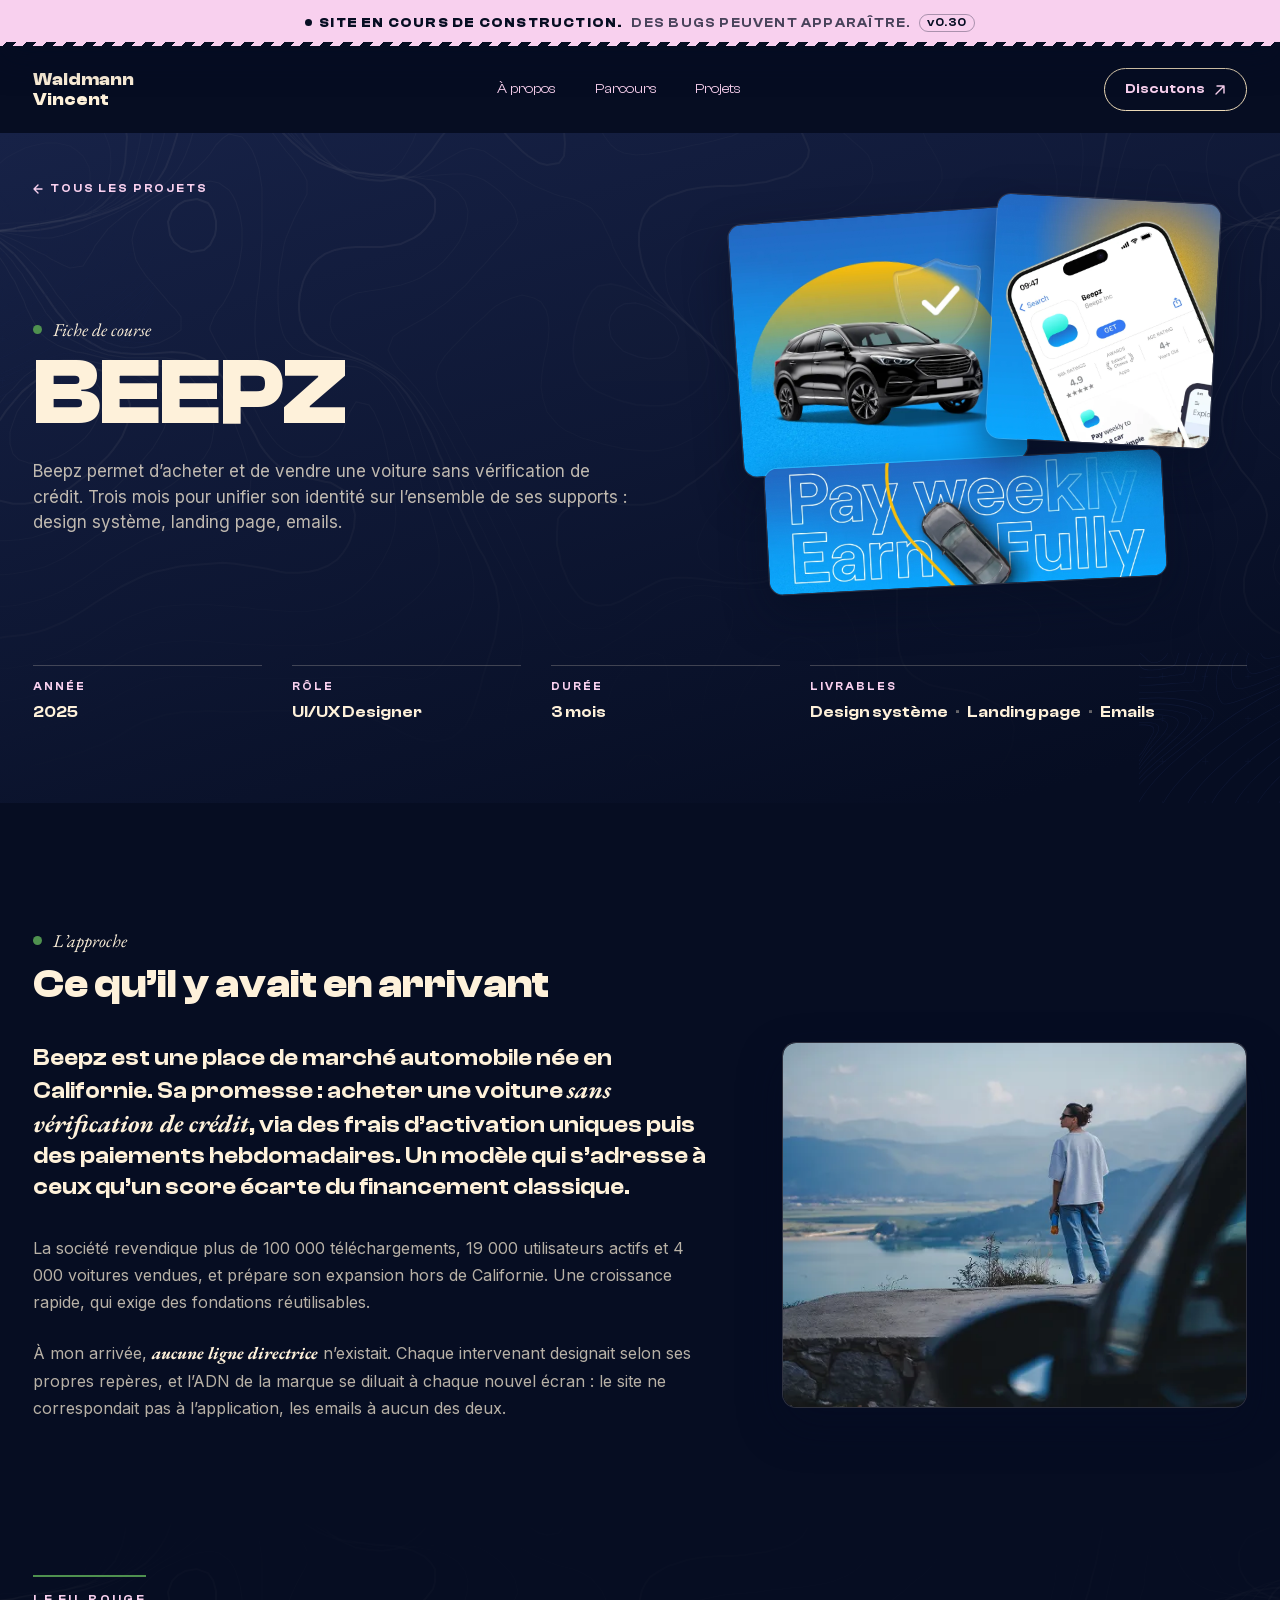
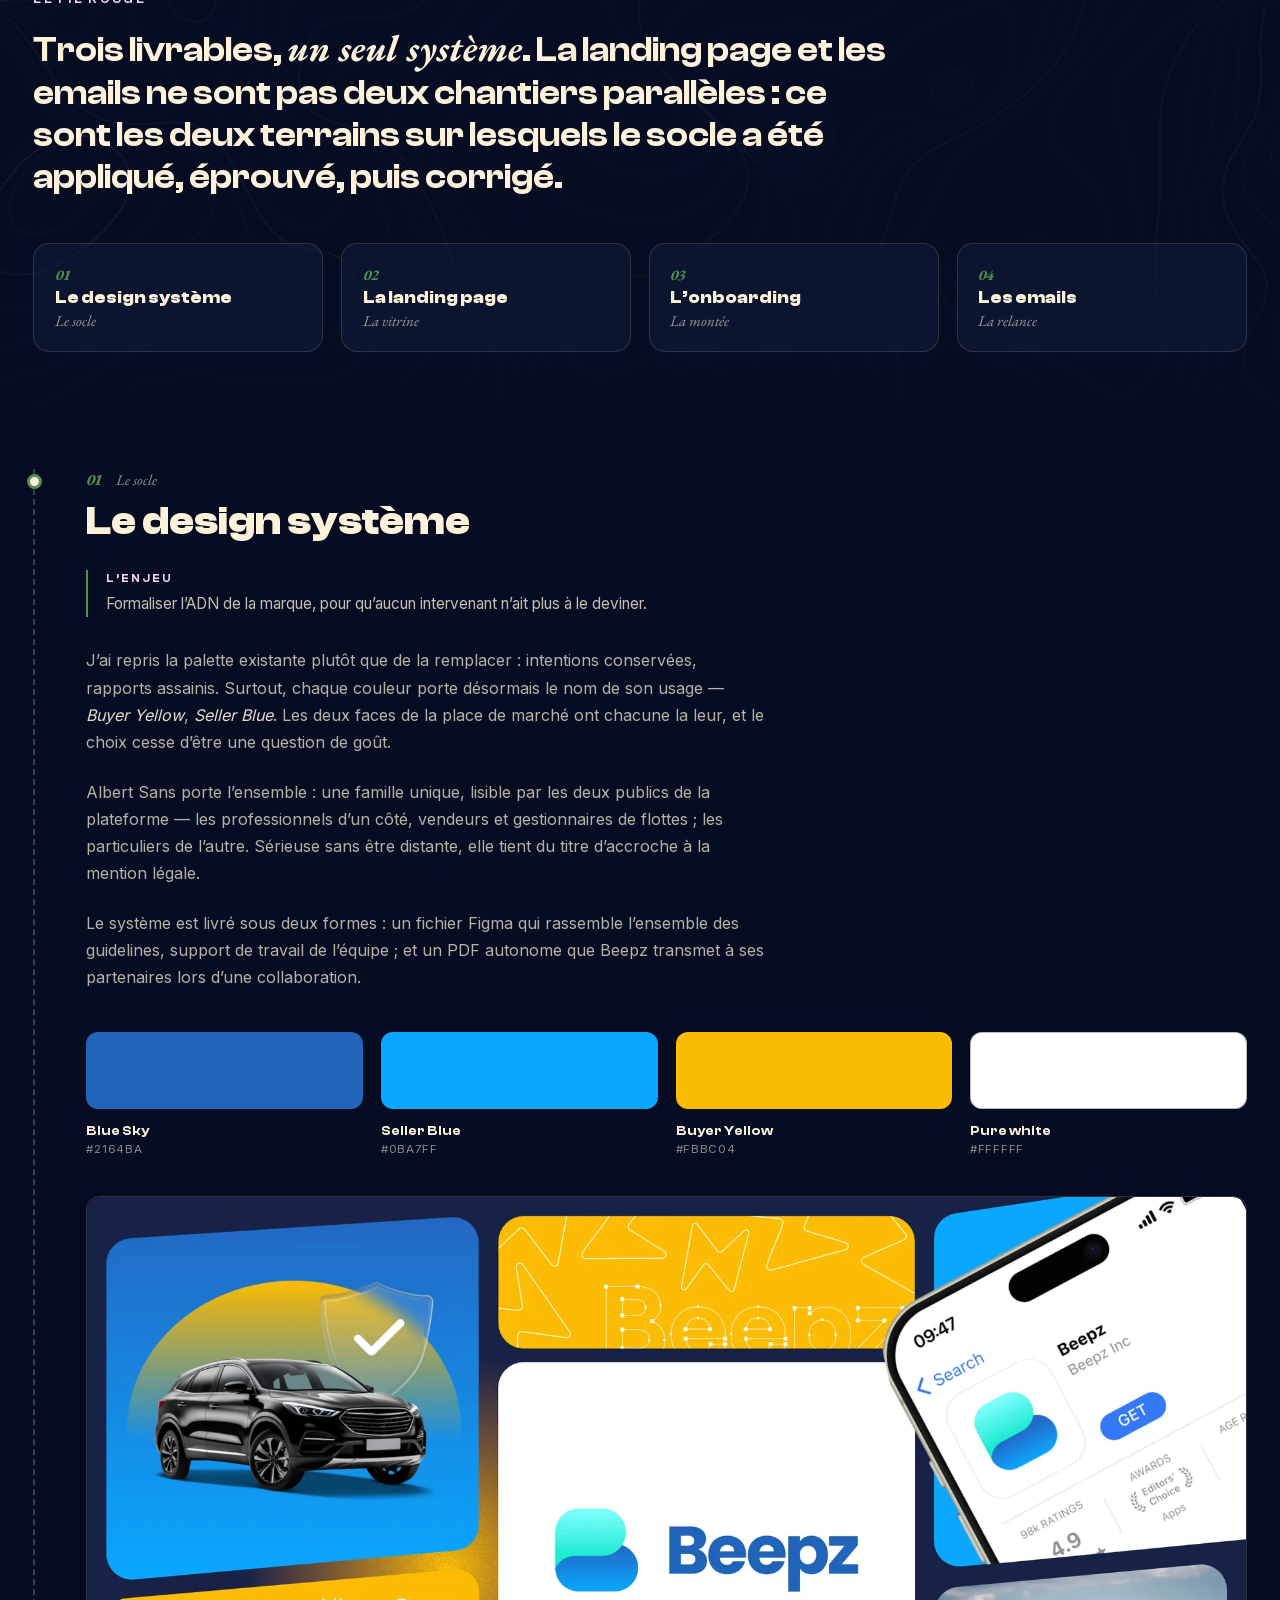
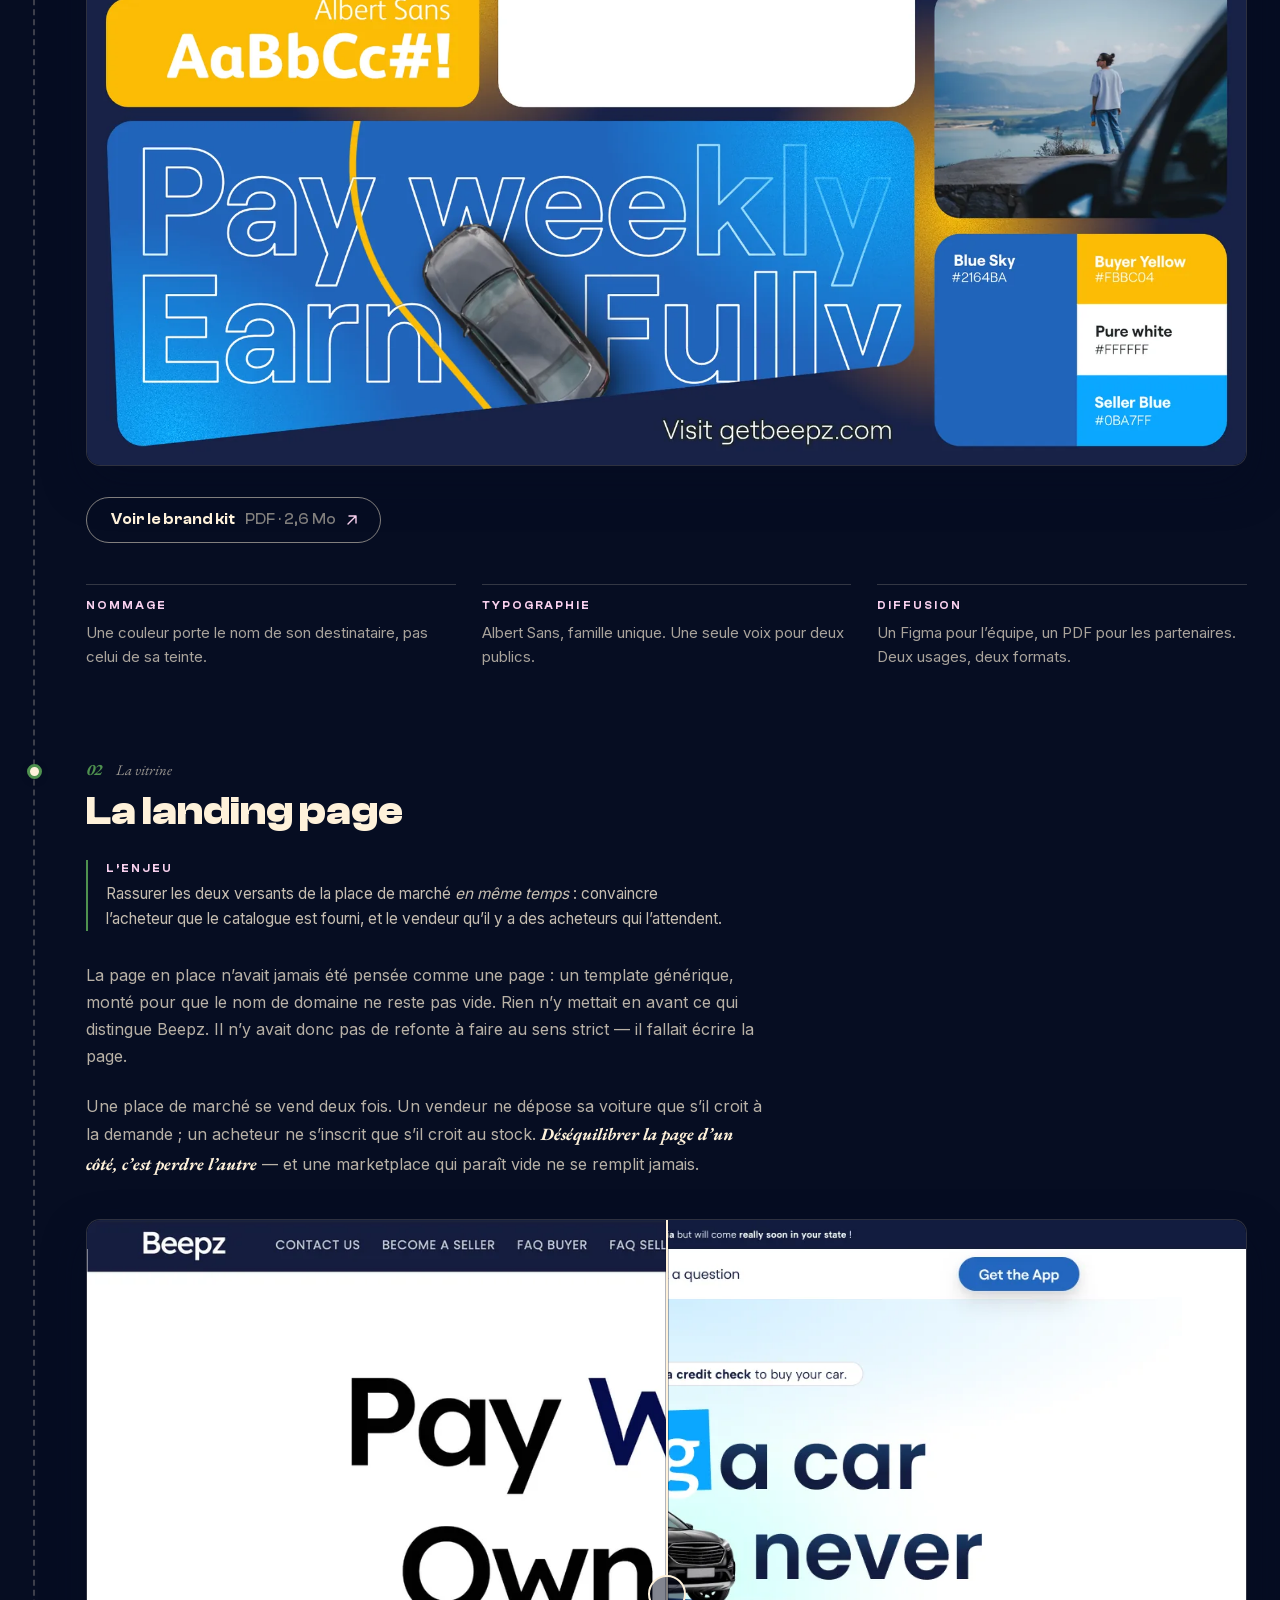
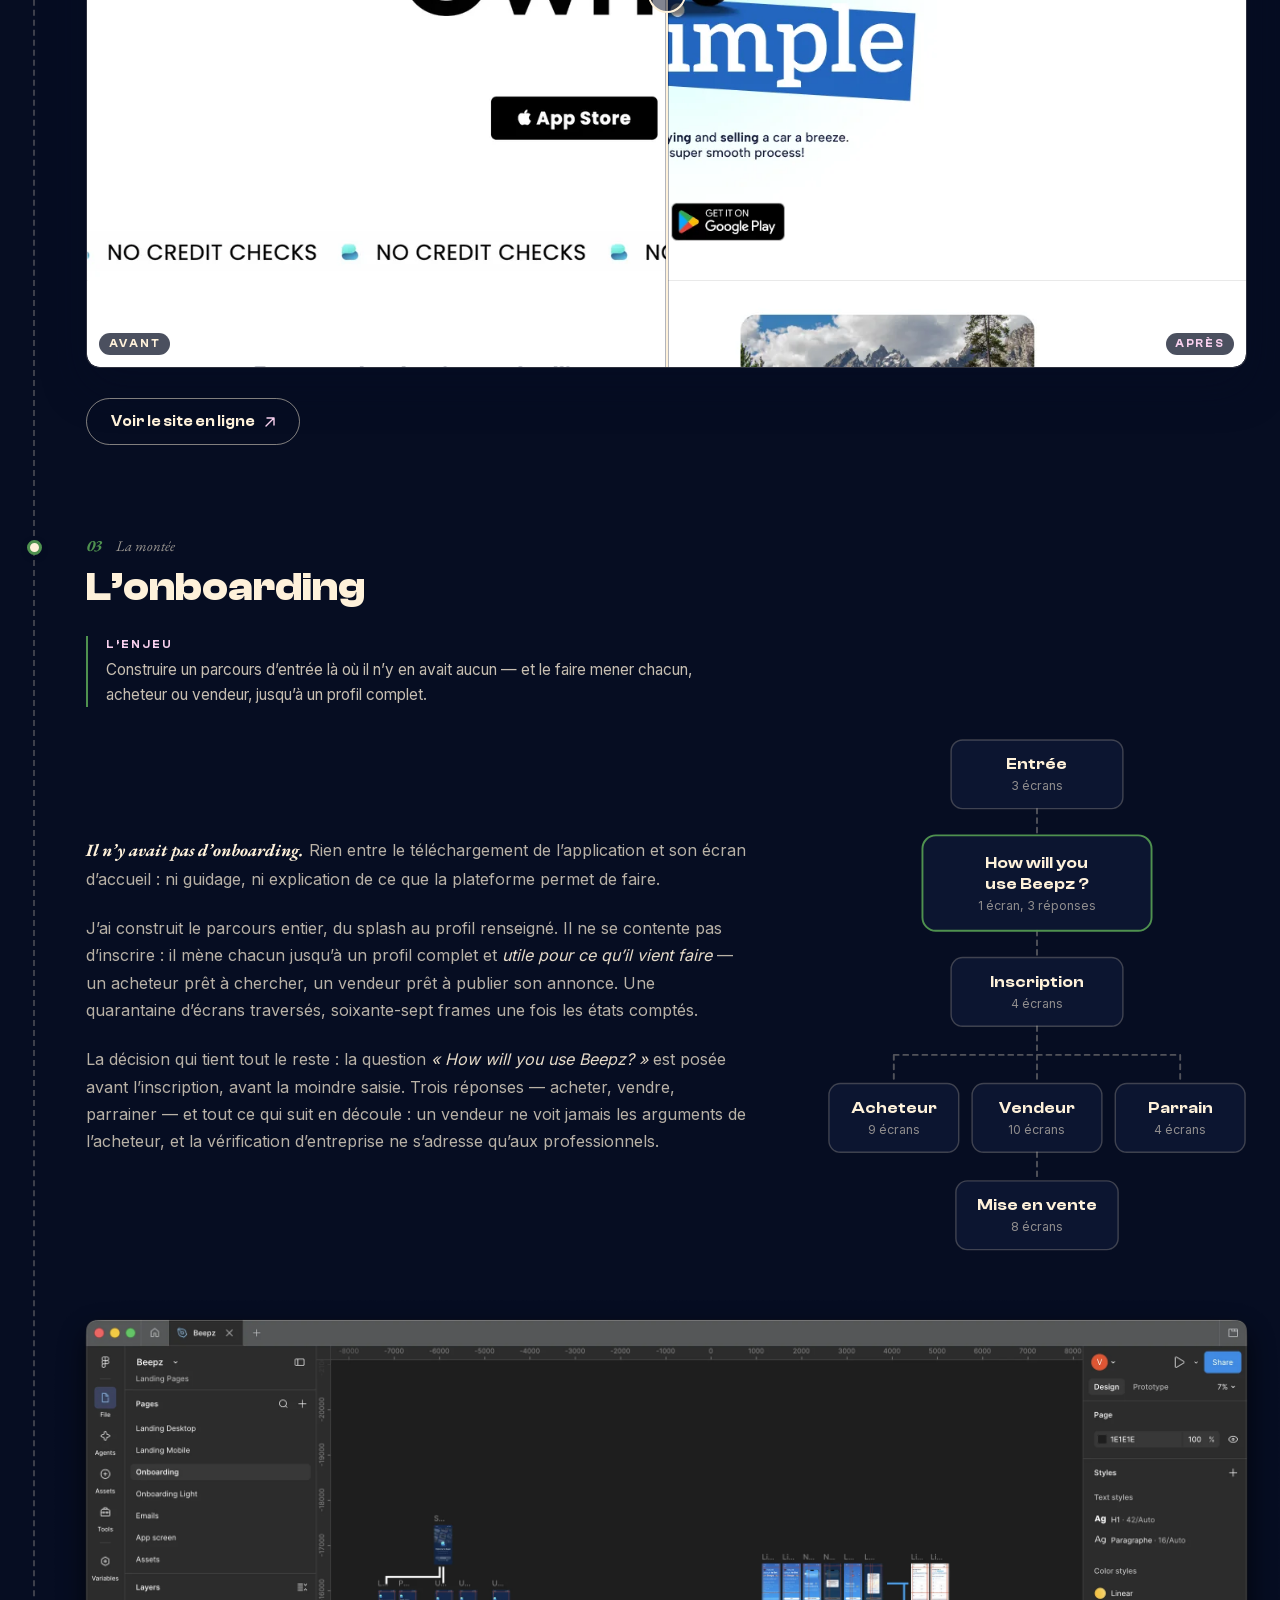
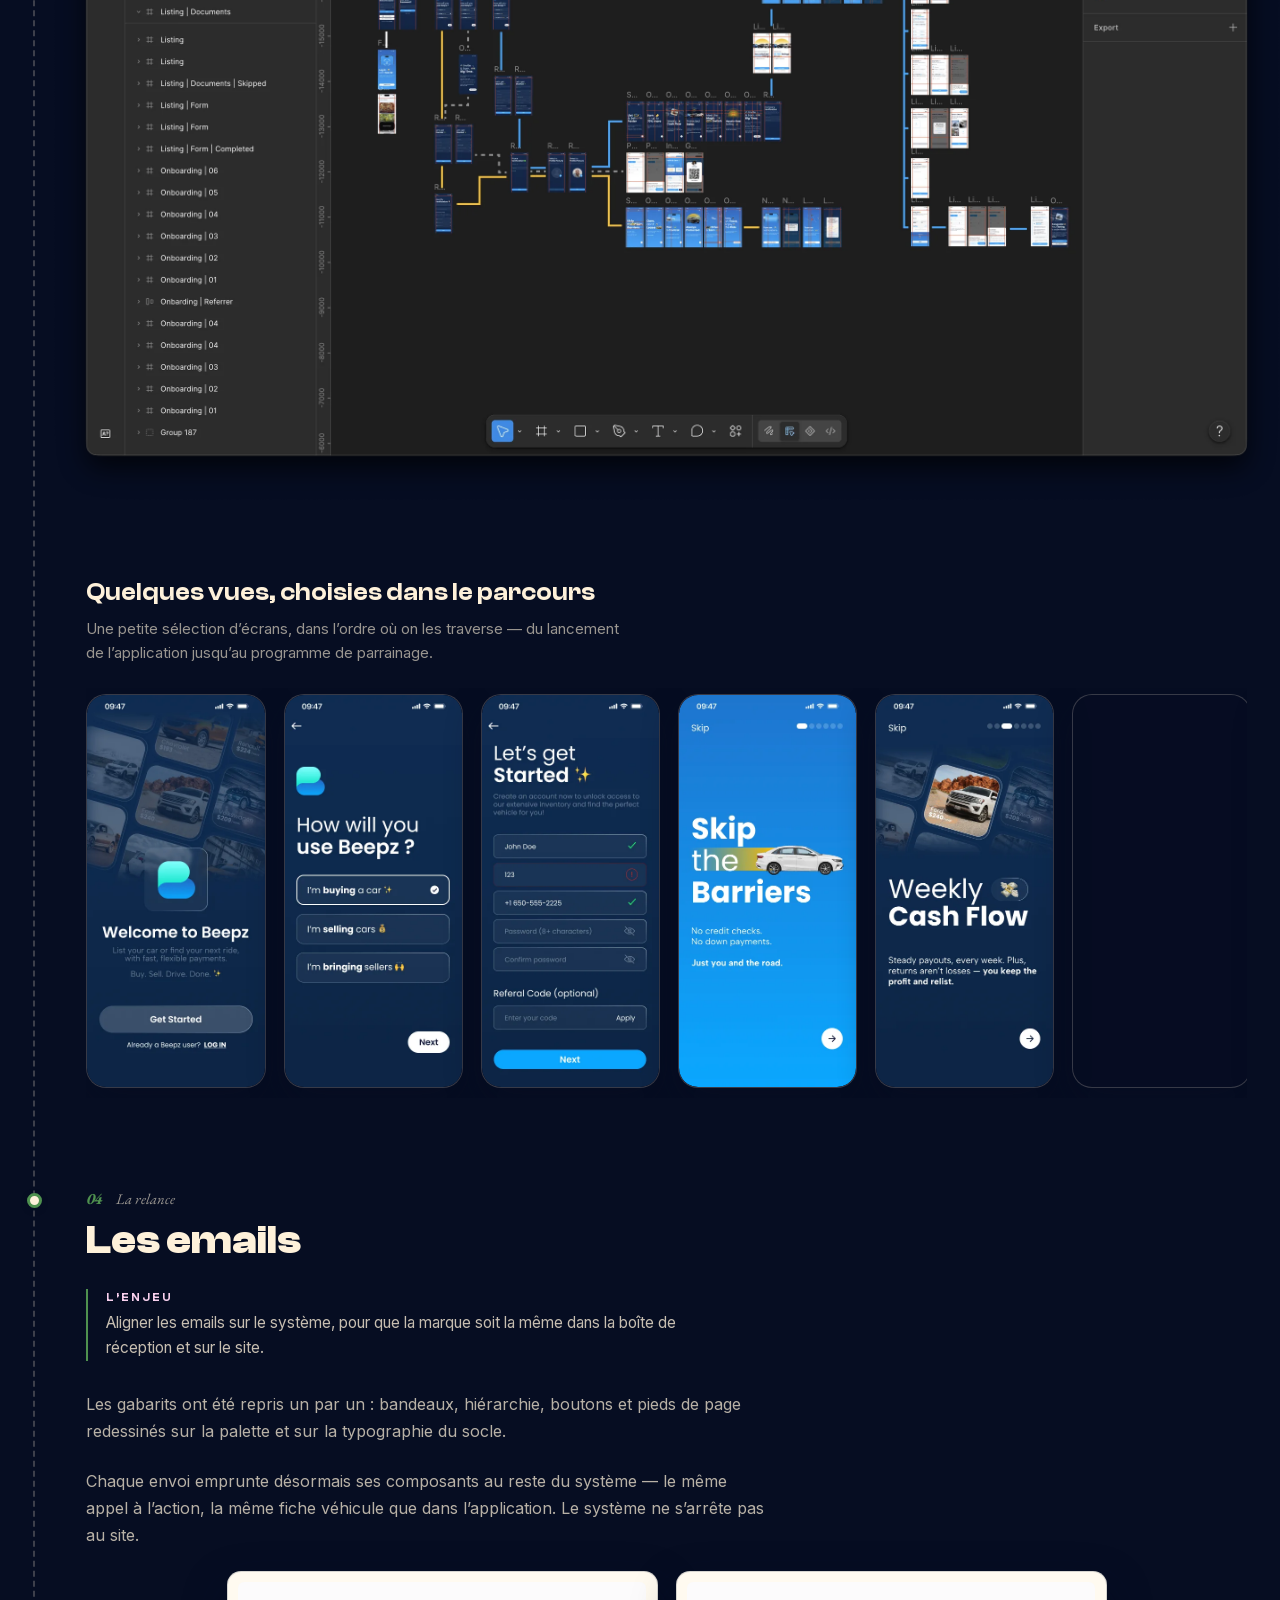
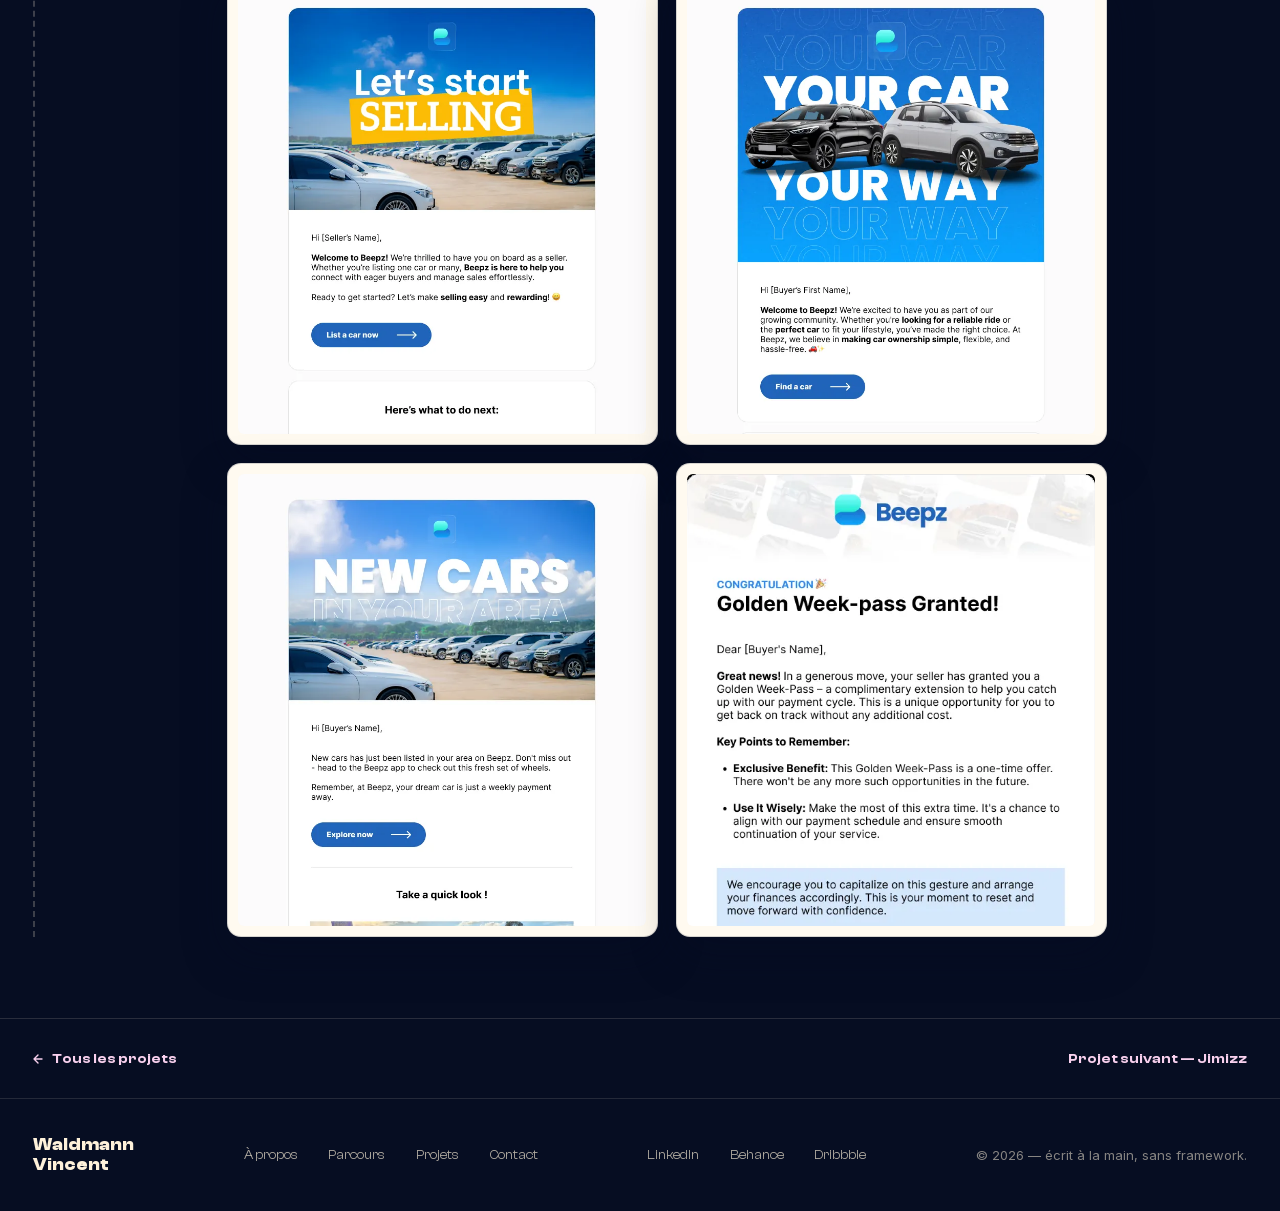
==== projet-beepz.html @ 39ab817f "Beepz, onboarding : carte verticale à côté du texte, planche Figma, tête du carrousel La carte du pa" ====
<!DOCTYPE html>
<html lang="fr">
<head>
<meta charset="UTF-8">
<meta name="viewport" content="width=device-width, initial-scale=1.0">
<title>Beepz — Vincent Waldmann</title>
<meta name="description" content="Étude de cas Beepz : place de marché automobile californienne. Un design système, appliqué et éprouvé sur la landing page et les emails.">
<link rel="stylesheet" href="css/style.css?v=0.30">

<!-- L'ICÔNE DU SITE. Les trois fichiers sont à la RACINE du dépôt et non dans
     `assets/`, qui se range par page : ils n'appartiennent à aucune page, et
     `/favicon.ico` comme `/apple-touch-icon.png` sont sondés à un chemin fixe
     par des agents qui ne lisent jamais ce `<head>`. Ils sont fabriqués par
     `tools/gen_favicon.py` — voir CLAUDE.md, « L'icône et l'image de partage ».

     L'ordre compte : le navigateur retient la DERNIÈRE déclaration qu'il sait
     lire, donc le SVG passe après l'ICO et c'est lui qui gagne partout où il
     est compris. -->
<link rel="icon" href="favicon.ico" sizes="32x32">
<link rel="icon" href="favicon.svg" type="image/svg+xml">
<link rel="apple-touch-icon" href="apple-touch-icon.png">

<!-- LA CARTE DE PARTAGE — ce qui s'affiche quand l'adresse est collée dans un
     message ou sur un réseau.

     LES URL SONT ABSOLUES ICI, ET C'EST OBLIGATOIRE : un robot de réseau social
     ne résout pas une URL relative, il ne charge pas la page. C'est la SEULE
     entorse du site à la règle des chemins relatifs, et c'est pour ça que le
     domaine y est écrit en clair — si l'adresse change, ces lignes changent.

     `twitter:card` suffit seul : X, comme la plupart des autres, retombe sur
     les `og:` pour le titre, le texte et l'image. Les redire ferait deux jeux
     de chaînes à tenir d'accord, et c'est toujours le second qui ment. -->
<meta property="og:type" content="website">
<meta property="og:site_name" content="Vincent Waldmann">
<meta property="og:locale" content="fr_FR">
<meta property="og:url" content="https://vincentw.fr/projet-beepz">
<meta property="og:title" content="Beepz — Vincent Waldmann">
<meta property="og:description" content="Étude de cas Beepz : place de marché automobile californienne. Un design système, appliqué et éprouvé sur la landing page et les emails.">
<meta property="og:image" content="https://vincentw.fr/social-image.png">
<meta property="og:image:type" content="image/png">
<meta property="og:image:width" content="1280">
<meta property="og:image:height" content="640">
<meta property="og:image:alt" content="Vincent Waldmann, webdesigner &amp; intégrateur : le titre du site posé sur une carte topographique, entouré de stickers Figma, Adobe, HTML et Github.">
<meta name="twitter:card" content="summary_large_image">

<!-- LA FORME CANONIQUE est l'adresse SANS `.html`, celle que portent tous les
     liens du site. GitHub Pages sert les deux, donc un moteur de recherche y
     verrait deux adresses pour un même contenu, et un partage de la vieille
     forme compterait à part. -->
<link rel="canonical" href="https://vincentw.fr/projet-beepz">

<!-- LA MESURE D'AUDIENCE, par Umami Cloud : visiteurs, pages, durée de visite,
     provenance. Sans cookie, donc sans bandeau de consentement. Voir « La
     mesure d'audience » dans CLAUDE.md et la dernière IIFE de `js/main.js`.
     `data-domains` coupe tout hors du domaine : le serveur local ne compte pas.
     `data-exclude-hash` : les ancres ne comptent pas comme des pages. -->
<script defer src="https://cloud.umami.is/script.js"
        data-website-id="4deed941-b997-4501-a1a0-e32246f48ac7"
        data-domains="vincentw.fr"
        data-exclude-hash="true"></script>

<!-- LE VOILE DE TRANSITION, en tête et sur les quatre pages : sa moitié
     « arrivée » doit s'exécuter avant le premier rendu, sinon la page apparaît
     un instant à nu avant d'être recouverte. Voir l'en-tête de `js/veil.js`. -->
<script src="js/veil.js?v=0.30"></script>

<!-- La motion de la page, en trois lignes et AVANT le premier rendu.

     `js-motion` est la classe sous laquelle vivent tous les états masqués des
     blocs révélés au scroll : la poser ici, et pas depuis `main.js` en bas de
     page, est ce qui évite de voir la page s'afficher en entier puis se cacher.

     Elle n'est pas posée du tout en mouvement réduit — rien n'est alors masqué,
     et le JS de révélation ne démarre pas non plus.

     Le garde-fou de 2,5 s : si `main.js` ne s'est pas annoncé (réseau coupé,
     404, erreur), on retire la classe et tout le contenu réapparaît. Un texte
     resté invisible parce qu'un fichier n'a pas chargé serait la pire panne
     possible sur une page de portfolio. -->
<script>
  (function () {
    var html = document.documentElement;
    if (matchMedia('(prefers-reduced-motion: reduce)').matches) return;
    html.classList.add('js-motion');
    setTimeout(function () {
      if (html.dataset.motion !== 'ready') html.classList.remove('js-motion');
    }, 2500);
  })();
</script>
</head>
<body>

<!-- LE BANDEAU DE CHANTIER, à retirer quand le site est fini — ici, dans les
     trois autres pages, et son bloc dans `css/style.css`, qui emporte tout le
     reste avec lui. Il est collant en haut de fenêtre ; sa hauteur est le token
     `--banner-h`, que lisent les ancres et la tête du parcours. -->
<div class="banner" role="status">
  <span class="banner__flag">Site en cours de construction.</span>
  <span>Des bugs peuvent apparaître.</span>
  <!-- Posé par tools/bump_version.py, avec les ?v= du <head> : ne pas éditer à la main. -->
  <span class="banner__version">v0.30</span>
</div>

<header class="site-header">
  <a class="logo" href="./">
    <span>Waldmann</span>
    <span>Vincent</span>
  </a>
  <nav class="main-nav">
    <a href="./#a-propos">À propos</a>
    <a href="./#parcours">Parcours</a>
    <a href="./#projets">Projets</a>
  </nav>
  <a href="./#contact" class="btn-contact">
    Discutons
    <svg class="btn-contact__arrow" width="10" height="10" viewBox="0 0 10 10" fill="none" xmlns="http://www.w3.org/2000/svg">
      <path d="M1 9L9 1M9 1H2M9 1V8" stroke="currentColor" stroke-width="1.4" stroke-linecap="round" stroke-linejoin="round"/>
    </svg>
  </a>
  <!-- En mobile, le menu se replie derrière ce mousqueton : fermé, le doigt s'ouvre
       quand on touche. Le panneau est fabriqué par `js/main.js` en clonant la nav
       ci-dessus — une seule liste de liens à tenir. Sans JS le bouton reste masqué
       et la nav s'affiche comme avant. -->
  <button class="menu-toggle" type="button" aria-expanded="false" aria-controls="menu-panel" aria-label="Ouvrir le menu">
    <svg class="menu-toggle__icon" viewBox="0 0 24 32" width="20" height="27" fill="none" stroke="currentColor" stroke-width="2.2" stroke-linecap="round" stroke-linejoin="round" aria-hidden="true">
      <path d="M18.5 9C18.5 4.8 15.6 2.5 12 2.5 8 2.5 5.5 5.2 5.5 9.5l2.1 15.7c.5 2.8 2 4.3 4.5 4.3 2.7 0 4.5-1.8 4.9-4.5M16.6 10.4 18.5 9"/>
      <g class="menu-toggle__gate">
        <path d="M17 25 18.5 9"/>
        <path d="M17.3 22.2 17.7 17.8" stroke-width="4.4"/>
      </g>
    </svg>
  </button>
</header>

<main class="case">

  <!-- ======================================================================
       LA COUVERTURE

       Le seul endroit de la page qui porte le ciel du parcours (`--trail-sky`)
       et la tuile de relief : c'est la carte du site qu'on retrouve, en fond,
       le temps d'annoncer le projet. Le reste de la page revient sur l'encre.
       ====================================================================== -->
  <section class="case-hero">
    <div class="case-hero__sky" aria-hidden="true">
      <span class="case-hero__relief"></span>
      <img class="case-hero__topo case-hero__topo--left" src="assets/home/about/topo-square-left.svg" alt="" decoding="async">
      <img class="case-hero__topo case-hero__topo--right" src="assets/home/about/topo-square-right.svg" alt="" decoding="async">
    </div>

    <div class="case-hero__inner">
      <a class="case-back" href="./#projets">
        <svg class="case-back__arrow" width="10" height="10" viewBox="0 0 10 10" fill="none" aria-hidden="true" focusable="false">
          <path d="M9 5H1M5 1L1 5L5 9" stroke="currentColor" stroke-width="1.4" stroke-linecap="round" stroke-linejoin="round"/>
        </svg>
        Tous les projets
      </a>

      <div class="case-hero__grid">
        <div class="case-hero__text">
          <!-- « Fiche de course » et non « Étude de cas » : en montagne, la fiche de course
               décrit une voie — l'approche, les difficultés, le matériel. C'est exactement
               ce que fait la page, et ça garde l'œil dans le registre du site, comme
               « L'approche » juste en dessous. -->
          <p class="case__eyebrow">Fiche de course</p>
          <!-- La marque s'écrit « Beepz » : les capitales sont un effet de titre, elles
               viennent du CSS (`text-transform`) et pas du contenu. -->
          <h1 class="case-hero__title">Beepz</h1>

          <p class="case-hero__claim">
            Beepz permet d’acheter et de vendre une voiture sans vérification de crédit.
            Trois mois pour unifier son identité sur l’ensemble de ses supports&nbsp;:
            design système, landing page, emails.
          </p>
        </div>

        <!-- Trois plaques découpées dans la planche de marque. Même vocabulaire que le
             tas de photos de l'accueil : posées en % d'un cadre de référence, rotation
             de repos dans `--rot`, empilement décidé par des `z-index` explicites et
             non par l'ordre du DOM. C'est ce qui met une image au-dessus de la ligne
             de flottaison : la planche complète est à trois écrans de scroll. -->
        <div class="case-hero__plates" data-viewer="Beepz en trois vues">
          <img class="plate plate--car" src="assets/beepz/car.webp" width="665" height="590" decoding="async"
               alt="Une voiture présentée sur fond bleu, accompagnée d’un badge de vérification.">
          <img class="plate plate--weekly" src="assets/beepz/weekly.webp" width="1100" height="350" decoding="async"
               alt="Bandeau de marque Beepz : « Pay weekly, Earn Fully », une voiture vue de dessus et la courbe jaune de la route.">
          <img class="plate plate--app" src="assets/beepz/app.webp" width="640" height="700" decoding="async"
               alt="La fiche de l’application Beepz sur l’App Store : 98 000 notes, 4,9 sur 5, distinction Editors’ Choice.">
        </div>
      </div>

      <!-- La fiche de course : ce qu'un topo d'escalade porte en tête, transposé.
           `topo--todo` (le pointillé) a sauté, les quatre cases sont renseignées. -->
      <dl class="topo">
        <div class="topo__cell">
          <dt class="topo__term">Année</dt>
          <dd class="topo__value">2025</dd>
        </div>
        <div class="topo__cell">
          <dt class="topo__term">Rôle</dt>
          <dd class="topo__value">UI/UX Designer</dd>
        </div>
        <div class="topo__cell">
          <dt class="topo__term">Durée</dt>
          <dd class="topo__value">3 mois</dd>
        </div>
        <div class="topo__cell topo__cell--wide">
          <dt class="topo__term">Livrables</dt>
          <dd class="topo__value">Design système<span class="topo__dot">·</span>Landing page<span class="topo__dot">·</span>Emails</dd>
        </div>
      </dl>
    </div>
  </section>

  <!-- ======================================================================
       L'APPROCHE — le contexte et le problème, avant toute image.
       ====================================================================== -->
  <section class="case-section" id="approche">
    <div class="case-head" data-reveal>
      <p class="case__eyebrow">L’approche</p>
      <h2 class="case__title">Ce qu’il y avait en arrivant</h2>
    </div>

    <div class="case-split">
    <div class="case-body" data-reveal>
      <!-- Ce paragraphe-ci est du fait vérifiable, relevé sur getbeepz.com : il
           décrit le client, pas la mission. Les chiffres viennent de leur site et
           sont donc à redater si la page vieillit. -->
      <p class="case-body__lede">
        Beepz est une place de marché automobile née en Californie. Sa promesse&nbsp;:
        acheter une voiture <span class="case-hl">sans vérification de crédit</span>, via
        des frais d’activation uniques puis des paiements hebdomadaires. Un modèle qui
        s’adresse à ceux qu’un score écarte du financement classique.
      </p>

      <p>
        La société revendique plus de 100 000 téléchargements, 19 000 utilisateurs
        actifs et 4 000 voitures vendues, et prépare son expansion hors de Californie.
        Une croissance rapide, qui exige des fondations réutilisables.
      </p>

      <p>
        À mon arrivée, <span class="case-hl">aucune ligne directrice</span> n’existait.
        Chaque intervenant designait selon ses propres repères, et l’ADN de la marque se
        diluait à chaque nouvel écran&nbsp;: le site ne correspondait pas à
        l’application, les emails à aucun des deux.
      </p>

    </div>

    <!-- La photo de marque plutôt qu'un schéma : elle vient de la planche du système,
         c'est la direction photographique de Beepz — une personne vue depuis l'habitacle.
         Sa définition native est de 522 px, donc elle est juste à la bonne taille pour
         cette colonne et pas davantage : si tu récupères le fichier d'origine, remplace-la. -->
    <div class="case-aside" data-reveal>
      <div class="case-aside__shot" data-viewer="La direction photographique">
        <img src="assets/beepz/lifestyle.webp" width="522" height="410" loading="lazy" decoding="async"
             alt="Photographie de marque Beepz : une personne face à un lac de montagne, vue depuis l’habitacle d’une voiture.">
      </div>
    </div>
    </div>
  </section>

  <!-- ======================================================================
       LE FIL ROUGE

       C'est le pivot de la page, et sa raison d'être : il dit au lecteur, AVANT
       les trois volets, pourquoi ils ne font qu'un. Sans lui, la page se lit
       comme trois mini-projets qui partagent un logo.
       ====================================================================== -->
  <section class="case-pivot">
    <p class="case-pivot__kicker" data-reveal>Le fil rouge</p>
    <p class="case-pivot__statement" data-reveal>
      Trois livrables, <span class="case-hl">un seul système</span>. La landing page et
      les emails ne sont pas deux chantiers parallèles&nbsp;: ce sont les deux terrains
      sur lesquels le socle a été appliqué, éprouvé, puis corrigé.
    </p>

    <nav class="case-toc" data-reveal aria-label="Les trois volets du projet">
      <a class="case-toc__item" href="#socle">
        <span class="case-toc__num">01</span>
        <span class="case-toc__label">Le design système</span>
        <span class="case-toc__role">Le socle</span>
      </a>
      <a class="case-toc__item" href="#landing">
        <span class="case-toc__num">02</span>
        <span class="case-toc__label">La landing page</span>
        <span class="case-toc__role">La vitrine</span>
      </a>
      <a class="case-toc__item" href="#onboarding">
        <span class="case-toc__num">03</span>
        <span class="case-toc__label">L’onboarding</span>
        <span class="case-toc__role">La montée</span>
      </a>
      <a class="case-toc__item" href="#emails">
        <span class="case-toc__num">04</span>
        <span class="case-toc__label">Les emails</span>
        <span class="case-toc__role">La relance</span>
      </a>
    </nav>
  </section>

  <!-- ======================================================================
       LES TROIS VOLETS

       Même grammaire interne pour les trois — numéro, titre, enjeu, texte,
       visuel, notes de terrain — c'est cette répétition qui les fait lire comme
       un seul projet.

       Il y a eu ici une bande « Hérité du socle », qui listait en pastilles ce que
       chaque terrain reprenait au design système. Retirée à la demande de Vincent.
       Le lien entre les volets ne tient donc plus qu'au fil rouge et à cette
       grammaire commune : si tu veux le rendre explicite, écris-le dans le texte
       du volet plutôt que de remonter un bandeau.
       ====================================================================== -->
  <section class="case-versants" aria-label="Les trois volets du projet">
    <ol class="versants">

      <li class="versant" id="socle" data-reveal="pin">
        <div class="versant__head" data-reveal>
          <p class="versant__num">01</p>
          <h2 class="versant__title">Le design système</h2>
          <p class="versant__role">Le socle</p>
        </div>

        <p class="versant__stake" data-reveal>
          <span class="versant__stake-label">L’enjeu</span>
          Formaliser l’ADN de la marque, pour qu’aucun intervenant n’ait plus à le
          deviner.
        </p>

        <div class="versant__body" data-reveal>
          <p>
            J’ai repris la palette existante plutôt que de la remplacer&nbsp;: intentions
            conservées, rapports assainis. Surtout, chaque couleur porte désormais le nom
            de son usage — <em>Buyer Yellow</em>, <em>Seller Blue</em>. Les deux faces de
            la place de marché ont chacune la leur, et le choix cesse d’être une question
            de goût.
          </p>
          <p>
            Albert Sans porte l’ensemble&nbsp;: une famille unique, lisible par les deux
            publics de la plateforme — les professionnels d’un côté, vendeurs et
            gestionnaires de flottes&nbsp;; les particuliers de l’autre. Sérieuse sans
            être distante, elle tient du titre d’accroche à la mention légale.
          </p>
          <p>
            Le système est livré sous deux formes&nbsp;: un fichier Figma qui rassemble
            l’ensemble des guidelines, support de travail de l’équipe&nbsp;; et un PDF
            autonome que Beepz transmet à ses partenaires lors d’une collaboration.
          </p>
        </div>

        <!-- La palette du CLIENT, en dur, et c'est la seule entorse à la règle des
             quatre couleurs du site. Elle est cantonnée aux `.swatches` d'une page
             projet : ce sont des couleurs montrées comme CONTENU — au même titre
             qu'une capture d'écran, qui les charrie déjà — jamais reprises dans le
             chrome. Les valeurs vivent dans le CSS et pas dans un style en ligne,
             pour qu'il n'y ait qu'un seul endroit à relire. -->
        <ul class="swatches" data-reveal="group" aria-label="La palette Beepz">
          <li class="swatch swatch--sky">
            <span class="swatch__chip" aria-hidden="true"></span>
            <span class="swatch__name">Blue Sky</span>
            <span class="swatch__hex">#2164BA</span>
          </li>
          <li class="swatch swatch--seller">
            <span class="swatch__chip" aria-hidden="true"></span>
            <span class="swatch__name">Seller Blue</span>
            <span class="swatch__hex">#0BA7FF</span>
          </li>
          <li class="swatch swatch--buyer">
            <span class="swatch__chip" aria-hidden="true"></span>
            <span class="swatch__name">Buyer Yellow</span>
            <span class="swatch__hex">#FBBC04</span>
          </li>
          <li class="swatch swatch--white">
            <span class="swatch__chip" aria-hidden="true"></span>
            <span class="swatch__name">Pure white</span>
            <span class="swatch__hex">#FFFFFF</span>
          </li>
        </ul>

        <figure class="versant__figure" data-viewer="La planche du design système" data-reveal>
          <!-- `--dark` et non le carton crème : la planche a son propre fond bleu
               nuit, un passe-partout clair autour serait une collerette. -->
          <div class="versant__shot versant__shot--dark">
            <img src="assets/beepz/system.webp" width="1800" height="1349" loading="lazy" decoding="async"
                 alt="Planche du design système Beepz : le logo, la palette Blue Sky, Seller Blue, Buyer Yellow et blanc pur, la typographie Albert Sans, et des exemples de photographie et de mise en page.">
          </div>
        </figure>

        <!-- Le brand kit lui-même, c'est-à-dire le PDF dont parle le paragraphe du
             dessus : celui que Beepz remet à ses partenaires. Copié à la racine des
             assets sous un nom sans espace — « Branding Kit.pdf » aurait imposé un
             %20 dans l'URL. La source reste dans assets/beepz/.

             Nouvel onglet et `rel="noopener"`, comme le lien sortant du volet 02. Le
             poids est annoncé dans le libellé ET dans l'aria-label : personne n'aime
             déclencher 2,6 Mo sans le savoir. -->
        <a class="case-btn" href="assets/beepz/branding-kit.pdf" target="_blank" rel="noopener"
           aria-label="Voir le brand kit Beepz, PDF de 2,6 Mo (nouvel onglet)" data-reveal>
          Voir le brand kit
          <span class="case-btn__meta">PDF&nbsp;· 2,6&nbsp;Mo</span>
          <svg class="case-btn__arrow" width="10" height="10" viewBox="0 0 10 10" fill="none" aria-hidden="true" focusable="false">
            <path d="M1 9L9 1M9 1H2M9 1V8" stroke="currentColor" stroke-width="1.4" stroke-linecap="round" stroke-linejoin="round"/>
          </svg>
        </a>

        <ul class="versant__notes" data-reveal="group">
          <li class="note">
            <h3 class="note__title">Nommage</h3>
            <p class="note__text">Une couleur porte le nom de son destinataire, pas celui de sa teinte.</p>
          </li>
          <li class="note">
            <h3 class="note__title">Typographie</h3>
            <p class="note__text">Albert Sans, famille unique. Une seule voix pour deux publics.</p>
          </li>
          <li class="note">
            <h3 class="note__title">Diffusion</h3>
            <p class="note__text">Un Figma pour l’équipe, un PDF pour les partenaires. Deux usages, deux formats.</p>
          </li>
        </ul>
      </li>

      <li class="versant" id="landing" data-reveal="pin">
        <div class="versant__head" data-reveal>
          <p class="versant__num">02</p>
          <h2 class="versant__title">La landing page</h2>
          <p class="versant__role">La vitrine</p>
        </div>

        <p class="versant__stake" data-reveal>
          <span class="versant__stake-label">L’enjeu</span>
          Rassurer les deux versants de la place de marché <em>en même temps</em>&nbsp;:
          convaincre l’acheteur que le catalogue est fourni, et le vendeur qu’il y a des
          acheteurs qui l’attendent.
        </p>

        <div class="versant__body" data-reveal>
          <p>
            La page en place n’avait jamais été pensée comme une page&nbsp;: un template
            générique, monté pour que le nom de domaine ne reste pas vide. Rien n’y
            mettait en avant ce qui distingue Beepz. Il n’y avait donc pas de refonte à
            faire au sens strict — il fallait écrire la page.
          </p>
          <p>
            Une place de marché se vend deux fois. Un vendeur ne dépose sa voiture que
            s’il croit à la demande&nbsp;; un acheteur ne s’inscrit que s’il croit au
            stock. <span class="case-hl">Déséquilibrer la page d’un côté, c’est perdre
            l’autre</span>&nbsp;— et une marketplace qui paraît vide ne se remplit jamais.
          </p>
        </div>

        <!-- L'avant / après : une preview du seul hero, pas les pages entières.

             Il y a eu ici les deux pages complètes défilant dans le cadre. C'était
             juste et c'était trop : un grand cadre qui coûtait plusieurs milliers de
             pixels de défilement pour un argument qui se joue en un coup d'œil. Le
             hero suffit — c'est là que l'évolution du design se voit.

             La page refaite est dessous, celle d'avant posée dessus et rognée à gauche
             de la poignée. Les deux images sont cadrées sur EXACTEMENT la même région,
             1440 x 928, sinon le balayage comparerait deux endroits différents.

             Le curseur est un `<input type="range">` étendu sur tout le cadre et rendu
             transparent : on glisse n'importe où, et le clavier fonctionne sans une
             ligne de plus. Le trait et la pastille ne sont que des décors. -->
        <figure class="versant__figure" data-reveal>
          <div class="versant__shot versant__shot--dark">
            <div class="wipe">
              <img class="wipe__base" src="assets/beepz/hero-after.webp" width="1440" height="928" loading="lazy" decoding="async"
                   alt="Le hero de la landing page après refonte : « Owning a car was never that simple », les mots clés surlignés en bleu et en jaune de la marque, une voiture détourée et les deux boutons de store.">

              <div class="wipe__top">
                <img src="assets/beepz/hero-before.webp" width="1440" height="928" loading="lazy" decoding="async"
                     alt="Le hero de la landing page avant refonte : « Pay Weekly, Own Fully » en gros caractères noirs sur fond blanc, deux boutons de store, un emoji voiture et un bandeau « no credit checks » répété.">
              </div>

              <span class="wipe__label">Avant</span>
              <span class="wipe__label wipe__label--after">Après</span>
              <span class="wipe__handle" aria-hidden="true"></span>

              <input class="wipe__range" type="range" min="0" max="100" value="50" step="0.1"
                     aria-label="Comparer le hero de la landing page avant et après refonte : glissez vers la gauche pour découvrir la page refaite.">
            </div>
          </div>
        </figure>

        <!-- Lien sortant : nouvel onglet, pour ne pas faire perdre la page projet. Le
             `rel` est obligatoire avec `target="_blank"` — sans lui, la page ouverte
             garde une référence sur celle-ci via `window.opener`. L'`aria-label`
             reprend le texte ET annonce le nouvel onglet, qu'une flèche ne dit pas. -->
        <a class="case-btn" href="https://getbeepz.com/" target="_blank" rel="noopener"
           aria-label="Voir le site Beepz en ligne (nouvel onglet)" data-reveal>
          Voir le site en ligne
          <svg class="case-btn__arrow" width="10" height="10" viewBox="0 0 10 10" fill="none" aria-hidden="true" focusable="false">
            <path d="M1 9L9 1M9 1H2M9 1V8" stroke="currentColor" stroke-width="1.4" stroke-linecap="round" stroke-linejoin="round"/>
          </svg>
        </a>

      </li>

      <!-- ONBOARDING — le plus gros chantier du projet, et le seul dont la matière
           tient dans un diagramme avant de tenir dans des captures.

           La carte est dessinée à la main en SVG plutôt que reprise en image de la
           planche Figma : à l'échelle d'une page web, soixante-sept vignettes de
           téléphone sont illisibles. Ce qu'il faut lire, c'est la STRUCTURE — le tronc,
           la fourche, les trois branches et leurs poids. La planche elle-même vient
           ensuite, en capture, pour le volume ; puis dix écrans dans un rail défilant. -->
      <li class="versant" id="onboarding" data-reveal="pin">
        <div class="versant__head" data-reveal>
          <p class="versant__num">03</p>
          <h2 class="versant__title">L’onboarding</h2>
          <p class="versant__role">La montée</p>
        </div>

        <p class="versant__stake" data-reveal>
          <span class="versant__stake-label">L’enjeu</span>
          Construire un parcours d’entrée là où il n’y en avait aucun — et le faire
          mener chacun, acheteur ou vendeur, jusqu’à un profil complet.
        </p>

        <!-- Le texte à gauche, la carte à droite, dressée à la VERTICALE : elle se lit
             de haut en bas en même temps que les trois paragraphes, et elle ne coûte
             plus une bande pleine largeur à elle seule. Sous 900 px, les deux
             s'empilent et la carte passe sous le texte. -->
        <div class="onb-split">
        <div class="versant__body" data-reveal>
          <p>
            <span class="case-hl">Il n’y avait pas d’onboarding.</span> Rien entre le
            téléchargement de l’application et son écran d’accueil&nbsp;: ni guidage, ni
            explication de ce que la plateforme permet de faire.
          </p>
          <!-- Les deux chiffres sont MA lecture des planches, à confirmer par Vincent :
               ~38 écrans sur le chemin traversé, ~67 frames une fois les états comptés. -->
          <p>
            J’ai construit le parcours entier, du splash au profil renseigné. Il ne se
            contente pas d’inscrire&nbsp;: il mène chacun jusqu’à un profil complet et
            <em>utile pour ce qu’il vient faire</em> — un acheteur prêt à chercher, un
            vendeur prêt à publier son annonce. Une quarantaine d’écrans traversés,
            soixante-sept frames une fois les états comptés.
          </p>
          <p>
            La décision qui tient tout le reste&nbsp;: la question
            <em>« How will you use Beepz? »</em> est posée avant l’inscription, avant la
            moindre saisie. Trois réponses — acheter, vendre, parrainer — et tout ce qui
            suit en découle&nbsp;: un vendeur ne voit jamais les arguments de l’acheteur,
            et la vérification d’entreprise ne s’adresse qu’aux professionnels.
          </p>
        </div>

        <!-- La carte, en vertical : le tronc descend, la fourche est au milieu, et les
             trois branches s'ouvrent côte à côte en bas — la queue vendeur sous la
             sienne. Même vocabulaire que la version horizontale qu'elle remplace. -->
        <figure class="onb-split__map" data-reveal>
          <svg class="flow" viewBox="0 -2 440 540" role="img"
               aria-label="La structure du parcours : une entrée de 3 écrans, puis la question « How will you use Beepz ? », puis 4 écrans d’inscription communs, puis trois branches — acheteur 9 écrans, vendeur 10 écrans suivis de 8 écrans de mise en vente, et parrain 4 écrans.">

            <!-- le tronc -->
            <path class="flow-line" d="M220 72V100M220 200V228"/>

            <!-- l'éclatement en trois branches -->
            <path class="flow-line" d="M220 300V330M70 330H370M70 330V360M220 330V360M370 330V360"/>

            <!-- la queue vendeur -->
            <path class="flow-line" d="M220 432V462"/>

            <g class="flow-node">
              <rect class="flow-box" x="130" y="0" width="180" height="72" rx="12"/>
              <text class="flow-name" x="220" y="31">Entrée</text>
              <text class="flow-count" x="220" y="53">3 écrans</text>
            </g>

            <!-- La fourche porte l'accent : c'est la décision du volet, pas une étape
                 parmi d'autres. Elle est aussi la seule boîte à citer le produit. -->
            <g class="flow-node">
              <rect class="flow-box flow-box--fork" x="100" y="100" width="240" height="100" rx="14"/>
              <text class="flow-name" x="220" y="134">How will you</text>
              <text class="flow-name" x="220" y="156">use Beepz&nbsp;?</text>
              <text class="flow-count" x="220" y="178">1 écran, 3 réponses</text>
            </g>

            <g class="flow-node">
              <rect class="flow-box" x="130" y="228" width="180" height="72" rx="12"/>
              <text class="flow-name" x="220" y="259">Inscription</text>
              <text class="flow-count" x="220" y="281">4 écrans</text>
            </g>

            <g class="flow-node">
              <rect class="flow-box" x="2" y="360" width="136" height="72" rx="12"/>
              <text class="flow-name" x="70" y="391">Acheteur</text>
              <text class="flow-count" x="70" y="413">9 écrans</text>
            </g>

            <g class="flow-node">
              <rect class="flow-box" x="152" y="360" width="136" height="72" rx="12"/>
              <text class="flow-name" x="220" y="391">Vendeur</text>
              <text class="flow-count" x="220" y="413">10 écrans</text>
            </g>

            <g class="flow-node">
              <rect class="flow-box" x="302" y="360" width="136" height="72" rx="12"/>
              <text class="flow-name" x="370" y="391">Parrain</text>
              <text class="flow-count" x="370" y="413">4 écrans</text>
            </g>

            <g class="flow-node">
              <rect class="flow-box" x="135" y="462" width="170" height="72" rx="12"/>
              <text class="flow-name" x="220" y="493">Mise en vente</text>
              <text class="flow-count" x="220" y="515">8 écrans</text>
            </g>
          </svg>
        </figure>
        </div>

        <!-- La planche entière, telle qu'elle est dans Figma. Elle ne se LIT pas à
             cette échelle, et ce n'est pas son rôle : la carte au-dessus dit la
             structure, celle-ci dit le VOLUME. La visionneuse l'ouvre en grand pour qui
             veut s'y promener. Source : assets/beepz/src/onboarding-figma.png.

             L'interface de Figma est gardée EXPRÈS, à la demande de Vincent : c'est
             elle qui dit « voilà le fichier de travail ». Ne la rogne pas. La fenêtre
             porte son ombre macOS dans son alpha, donc pas de `.versant__shot` autour :
             la fenêtre est son propre cadre. -->
        <figure class="versant__figure onb-board" data-reveal>
          <div data-viewer="La planche de l’onboarding">
            <img src="assets/beepz/onboarding/wireframe.webp" width="2580" height="1694" loading="lazy" decoding="async"
                 alt="La page Onboarding du fichier Beepz ouverte dans Figma : une soixantaine d’écrans reliés par des flèches, du splash jusqu’à la mise en vente, répartis en branches acheteur, vendeur et parrain.">
          </div>
        </figure>

        <!-- La tête du carrousel : elle dit que les dix écrans sont un CHOIX, pour
             qu'on ne les prenne pas pour le parcours entier juste après la planche. -->
        <div class="onb-pick" data-reveal>
          <h3 class="onb-pick__title">Quelques vues, choisies dans le parcours</h3>
          <p class="onb-pick__lede">
            Une petite sélection d’écrans, dans l’ordre où on les traverse&nbsp;— du
            lancement de l’application jusqu’au programme de parrainage.
          </p>
        </div>

        <!-- Le rail : dix écrans, pas quarante. Il montre un ORDRE, pas un volume —
             le volume est le travail de la carte, qui le dit en chiffres, et de la
             planche juste au-dessus, qui le montre. Une file de quarante vignettes redeviendrait une planche-contact,
             ce que la règle d'édition du projet écarte.

             Chaque écran porte un argument : la fourche est le point du volet,
             l'inscription montre ses états de validation dans une seule vue, et les
             écrans 04 et 05 côte à côte prouvent que les deux publics ne lisent pas le
             même discours. Le geste va dans le sens du parcours, et la page ne
             s'allonge pas.

             Pas de libellé sous les écrans : les noms de chapitre sont déjà sur la
             carte au-dessus, et le titre de chaque vue n'apprend rien. Le sens est
             porté par les `alt`, qui décrivent réellement ce qu'on voit. -->
        <figure class="versant__figure onb-rail" data-reveal>
          <div class="rail-wrap" data-viewer="Les écrans de l’onboarding" tabindex="0" role="group"
               aria-label="Les écrans de l’onboarding, du splash à la mise en vente : faites glisser pour les parcourir.">
            <ol class="rail">
          <li class="rail__step">
            <div class="rail__phone">
              <img src="assets/beepz/onboarding/01-splash.webp" width="402" height="874" loading="lazy" decoding="async"
                   alt="Écran de lancement : le logo Beepz sur un fond de véhicules, et le bouton « Get Started ».">
            </div>
          </li>
          <li class="rail__step">
            <div class="rail__phone">
              <img src="assets/beepz/onboarding/02-fourche.webp" width="402" height="874" loading="lazy" decoding="async"
                   alt="La question posée avant l’inscription, avec trois réponses : « I’m buying a car », « I’m selling cars », « I’m bringing sellers ».">
            </div>
          </li>
          <li class="rail__step">
            <div class="rail__phone">
              <img src="assets/beepz/onboarding/03-inscription.webp" width="402" height="874" loading="lazy" decoding="async"
                   alt="Le formulaire de création de compte, montré dans ses états de validation : un champ coché en vert, un autre signalé en erreur.">
            </div>
          </li>
          <li class="rail__step">
            <div class="rail__phone">
              <img src="assets/beepz/onboarding/04-acheteur.webp" width="402" height="883" loading="lazy" decoding="async"
                   alt="Première slide de l’onboarding acheteur : « Skip the Barriers — no credit checks, no down payments ».">
            </div>
          </li>
          <li class="rail__step">
            <div class="rail__phone">
              <img src="assets/beepz/onboarding/05-vendeur.webp" width="402" height="883" loading="lazy" decoding="async"
                   alt="Slide de l’onboarding vendeur : « Weekly Cash Flow — des versements réguliers, chaque semaine ».">
            </div>
          </li>
          <li class="rail__step">
            <div class="rail__phone">
              <img src="assets/beepz/onboarding/06-checklist.webp" width="402" height="883" loading="lazy" decoding="async"
                   alt="Les critères que le véhicule doit remplir avant publication, cochés un à un.">
            </div>
          </li>
          <li class="rail__step">
            <div class="rail__phone">
              <img src="assets/beepz/onboarding/07-formulaire.webp" width="402" height="883" loading="lazy" decoding="async"
                   alt="Le formulaire du véhicule : numéro de série, marque, modèle, année, kilométrage, boîte de vitesses.">
            </div>
          </li>
          <li class="rail__step">
            <div class="rail__phone">
              <img src="assets/beepz/onboarding/08-photos.webp" width="402" height="883" loading="lazy" decoding="async"
                   alt="L’ajout des photos du véhicule, avec trois clichés déjà déposés et un emplacement libre.">
            </div>
          </li>
          <li class="rail__step">
            <div class="rail__phone">
              <img src="assets/beepz/onboarding/09-prix.webp" width="402" height="883" loading="lazy" decoding="async"
                   alt="Le prix de vente et son échéancier : versement hebdomadaire, nombre de semaines, gain total, réglés au curseur.">
            </div>
          </li>
          <li class="rail__step">
            <div class="rail__phone">
              <img src="assets/beepz/onboarding/10-parrain.webp" width="402" height="883" loading="lazy" decoding="async"
                   alt="L’écran du programme de parrainage : code d’invitation, gains par vendeur et par voiture, partage par lien ou QR code.">
            </div>
          </li>
            </ol>
          </div>
        </figure>
      </li>

      <!-- LES EMAILS — la mise en regard fait le travail des légendes : les deux
           accueils côte à côte montrent que c'est le même gabarit retourné, et la
           rangée du dessous montre jusqu'où le système descend, du bandeau illustré
           au message de service sans image. Ne réordonne pas les quatre. -->
      <li class="versant" id="emails" data-reveal="pin">
        <div class="versant__head" data-reveal>
          <p class="versant__num">04</p>
          <h2 class="versant__title">Les emails</h2>
          <p class="versant__role">La relance</p>
        </div>

        <p class="versant__stake" data-reveal>
          <span class="versant__stake-label">L’enjeu</span>
          Aligner les emails sur le système, pour que la marque soit la même dans la
          boîte de réception et sur le site.
        </p>

        <div class="versant__body" data-reveal>
          <p>
            Les gabarits ont été repris un par un&nbsp;: bandeaux, hiérarchie, boutons et
            pieds de page redessinés sur la palette et sur la typographie du socle.
          </p>
          <p>
            Chaque envoi emprunte désormais ses composants au reste du système — le
            même appel à l’action, la même fiche véhicule que dans l’application. Le
            système ne s’arrête pas au site.
          </p>
        </div>

        <!-- `data-full` : la vignette est rognée sous l'appel à l'action, la
             visionneuse ouvre l'email ENTIER. Le fichier complet n'est référencé
             que par cet attribut, donc il n'est téléchargé qu'au clic — les
             488 Ko des quatre versions longues ne coûtent rien au chargement de
             la page. La visionneuse passe alors en mode défilant : un email de
             3 068 px ramené à la hauteur de la fenêtre serait illisible.

             Les rangées SONT les paires : accueil vendeur / accueil acheteur en
             haut, alerte / message de service en bas. Aucune légende ne le dit,
             c’est la grille qui le montre. Ne réordonne pas ces quatre images. -->
        <ul class="mails" data-viewer="Les quatre gabarits d’email" data-reveal="group" aria-label="Les quatre gabarits d’email">
          <li>
            <div class="versant__shot">
              <img src="assets/beepz/mails/vendeur.webp" data-full="assets/beepz/mails/vendeur-entier.webp"
                   width="801" height="881" loading="lazy" decoding="async"
                   alt="Email de bienvenue côté vendeur : bandeau photo « Let’s start selling » sur un alignement de voitures, mot d’accueil et bouton « List a car now ».">
            </div>
          </li>
          <li>
            <div class="versant__shot">
              <img src="assets/beepz/mails/acheteur.webp" data-full="assets/beepz/mails/acheteur-entier.webp"
                   width="801" height="881" loading="lazy" decoding="async"
                   alt="Email de bienvenue côté acheteur : bandeau « Your car, your way » avec deux voitures détourées sur fond bleu, mot d’accueil et bouton « Find a car ».">
            </div>
          </li>
          <li>
            <div class="versant__shot">
              <img src="assets/beepz/mails/annonces.webp" data-full="assets/beepz/mails/annonces-entier.webp"
                   width="801" height="881" loading="lazy" decoding="async"
                   alt="Email d’alerte « New cars in your area » : bandeau photo, deux phrases, bouton « Explore now » et le début des fiches véhicule.">
            </div>
          </li>
          <li>
            <div class="versant__shot">
              <img src="assets/beepz/mails/transac.webp" data-full="assets/beepz/mails/transac-entier.webp"
                   width="601" height="661" loading="lazy" decoding="async"
                   alt="Email de service « Golden Week-pass granted » : pas de bandeau, seulement le logo Beepz, un titre et du texte courant.">
            </div>
          </li>
        </ul>
      </li>

    </ol>
  </section>

  <nav class="case-foot" data-reveal data-stat="Fin de page" aria-label="Navigation entre projets">
    <a class="case-foot__back" href="./#projets">
      <svg class="case-back__arrow" width="10" height="10" viewBox="0 0 10 10" fill="none" aria-hidden="true" focusable="false">
        <path d="M9 5H1M5 1L1 5L5 9" stroke="currentColor" stroke-width="1.4" stroke-linecap="round" stroke-linejoin="round"/>
      </svg>
      Tous les projets
    </a>

    <!-- Ce fut un <span> tant qu'il n'y avait qu'une page projet — pas d'ancre
         morte sur le site, même règle que les liens réseaux du contact. Depuis
         que projet-jm.html existe, c'est un vrai lien, et les deux pages se
         renvoient l'une à l'autre. -->
    <a class="case-foot__next" href="projet-jimizz">Projet suivant — Jimizz</a>
  </nav>

</main>

<footer class="site-footer">
  <div class="site-footer__inner">
    <a class="logo" href="./">
      <span>Waldmann</span>
      <span>Vincent</span>
    </a>

    <nav class="site-footer__nav">
      <a href="./#a-propos">À propos</a>
      <a href="./#parcours">Parcours</a>
      <a href="./#projets">Projets</a>
      <a href="./#contact">Contact</a>
    </nav>

    <nav class="site-footer__nav" aria-label="Réseaux">
      <a href="https://www.linkedin.com/in/vincent-waldmann-7989b893/" target="_blank" rel="noopener">LinkedIn</a>
      <a href="https://www.behance.net/lefourbefromage" target="_blank" rel="noopener">Behance</a>
      <a href="https://dribbble.com/LeFourbeFromage" target="_blank" rel="noopener">Dribbble</a>
    </nav>

    <p class="site-footer__note">© 2026 — écrit à la main, sans framework.</p>
  </div>
</footer>

<script src="js/main.js?v=0.30"></script>

</body>
</html>
---- css/style.css ----
/* ---------- Font ---------- */
@font-face {
  font-family: "Clash Display";
  src: url("../fonts/ClashDisplay-Variable.woff2") format("woff2-variations"),
       url("../fonts/ClashDisplay-Variable.ttf") format("truetype-variations");
  font-weight: 200 700;
  font-style: normal;
  font-display: swap;
}

@font-face {
  font-family: "Inter";
  src: url("../fonts/Inter-Variable.woff2") format("woff2-variations");
  font-weight: 100 900;
  font-style: normal;
  font-display: swap;
}

/* Uniquement l'italique : c'est le seul dessin employé (œils de section et mots en
   avant). Sous-ensemble latin + accents français, l'axe wght va de 400 à 800. */
@font-face {
  font-family: "EB Garamond";
  src: url("../fonts/EBGaramond-Italic-Variable.woff2") format("woff2-variations");
  font-weight: 400 800;
  font-style: italic;
  font-display: swap;
}

/* ---------- Reset ---------- */
*, *::before, *::after { box-sizing: border-box; }
html, body { margin: 0; padding: 0; }
/* En s'en allant, les photos du tas grossissent et dérivent hors du cadre :
   sans ça, un ascenseur horizontal apparaît. `clip` et non `hidden` — ni l'un
   ni l'autre ne crée de conteneur de défilement ici, donc le sticky du parcours
   n'est pas affecté (vérifié). Il en faut sur `main` et pas seulement sur
   `html` : la règle du root ne retient pas ce débordement-là, seul le clip du
   conteneur pleine largeur l'arrête. */
html,
main { overflow-x: clip; }
@media (prefers-reduced-motion: no-preference) { html { scroll-behavior: smooth; } }
/* `height: auto` n'est pas décoratif : dès qu'une balise porte ses attributs
   `width`/`height` — ce qu'il faut faire, pour réserver la place au chargement et
   éviter que la page saute — `max-width: 100%` réduit la largeur SANS toucher la
   hauteur, et l'image s'affiche écrasée. Les deux vont ensemble, toujours. */
img { display: block; max-width: 100%; height: auto; }
a { text-decoration: none; color: inherit; }

:root {
  /* --- Palette : quatre couleurs, rien d'autre --- */
  --cream: #fef1da;   /* blanc cassé : fond clair, ou texte sur fond foncé */
  --navy: #172247;    /* bleu foncé : texte, ou fond foncé */
  --green: #4f914f;   /* touche de couleur */
  --pink: #f8d0ee;    /* touche de couleur, sur fond foncé uniquement */

  /* --- Bleus : teinte 226 fixe, la saturation baisse quand ça s'éclaircit.
         --ink est le fond du site et l'encre de la carte topographique.
         --ink-rgb sert aux opacités : rgb(var(--ink-rgb) / .32) --- */
  --ink: #060d22;         /* hsl(226 70% 8%)  */
  --ink-rgb: 6 13 34;
  --cream-rgb: 254 241 218;
  --navy-rgb: 23 34 71;
  --border-cream: #ebd9b7;

  /* --- Typographie : Clash pour les titres et labels, Inter pour le texte --- */
  --font-display: "Clash Display", system-ui, sans-serif;
  --font-body: "Inter", system-ui, sans-serif;
  --font-serif: "EB Garamond", Georgia, serif;   /* en italique seulement */

  /* --- La colonne de lecture d'À propos ---
     Elle tient la mesure avec la taille du corps : à 20px, 1040px donnait 93
     signes par ligne, très au-delà des 60-75 lisibles. `.trail__lead-inner`
     DOIT porter la même valeur — le fil pointillé part de son bouton — d'où le
     token plutôt que deux nombres à tenir d'accord. */
  --about-col: 780px;

  /* --- Motion ---
     Une seule courbe, forte, pour tout ce qui ENTRE (apparitions, révélations).
     Les easings intégrés du navigateur sont trop mous ; celle-ci démarre franc
     et se pose long, ce qui se lit plus rapide à durée égale. Les mouvements
     de survol gardent `ease` : à 180 ms la courbe ne se voit pas. */
  --ease-out: cubic-bezier(.23, 1, .32, 1);
}

body {
  background: var(--ink);
  font-family: var(--font-body);
  color: var(--cream);
  -webkit-font-smoothing: antialiased;
}

/* ==========================================================================
   LE VOILE DE TRANSITION

   Entre deux pages, un panneau d'encre monte du bas, recouvre l'écran en
   portant un COLLAGE DES SEPT STICKERS DU HERO, puis poursuit sa montée et
   libère la page suivante. Un seul geste coupé en deux par la navigation : ce
   qui a couvert sort par le haut, ça ne revient pas sur ses pas.

   IL Y A EU UNE `@view-transition` NATIVE ICI, RETIRÉE. Elle marchait, elle ne
   se VOYAIT pas : un fondu croisé de 360 ms entre deux pages sombres au dessin
   quasi identique ne donne rien à regarder. Ne la remets pas EN PLUS du voile —
   le navigateur prendrait son instantané pendant que le panneau bouge.

   LE PRIX, ASSUMÉ : le clic est intercepté, donc la navigation part avec
   `--veil-close + --veil-hold` de retard. C'est le seul endroit du site où le
   JS se met en travers d'un geste du visiteur, et c'est ce qui permet au voile
   d'être fermé AVANT que la page ne s'en aille. Tout ce qui n'est pas une
   navigation interne passe sans être touché — ancre de la même page, lien
   sortant, `mailto:`, nouvel onglet, clic milieu, téléchargement.

   LES TROIS DURÉES SONT DÉCLARÉES ICI ET LUES PAR LE JS, jamais réécrites de
   l'autre côté : `js/veil.js` va chercher `--veil-close` et `--veil-hold` dans
   le style calculé pour savoir quand lancer la navigation. Même principe que
   `bakeRelief()`, qui lit le chemin de la tuile dans le fond CSS plutôt que de
   le redire. Change un nombre ici, les deux côtés suivent. */
:root {
  --veil-close: 600ms;   /* le panneau monte, le collage le rattrape */
  --veil-hold:  220ms;   /* il reste plein, le temps de voir le collage posé */
  --veil-open:  620ms;   /* il poursuit sa montée, les stickers s'échappent */
}

/* LE PANNEAU EST UN PSEUDO-ÉLÉMENT DE `html`, ET LE COLLAGE EST DU DOM. Ce
   partage n'est pas un hasard, c'est la sûreté du procédé :

     — CE QUI COUVRE NE PEUT PAS ÉCHOUER. Au premier rendu de la page qui
       arrive, il n'y a pas encore de `<body>` où insérer quoi que ce soit ; une
       classe sur la racine, elle, s'applique tout de suite. Le panneau est donc
       là dès la première image, quoi qu'il arrive ;
     — CE QUI DÉCORE PEUT SE PERMETTRE UNE IMAGE DE RETARD. Le collage est
       monté par le JS dès que `<body>` existe. S'il arrivait tard, on verrait
       un panneau d'encre nu — jamais la page à nu.

   Ne déplace pas le panneau dans le DOM pour « faire pareil » : c'est
   exactement la garantie qu'on perdrait. Et sans JS il n'y a ni classe ni
   collage, donc pas de voile du tout — même règle que `.js-motion`. */
html.is-leaving::before,
html.is-entering::before {
  content: "";
  position: fixed;
  inset: 0;
  z-index: 9000;
  background: var(--ink);
  pointer-events: none;
  will-change: transform;
}

.veil {
  position: fixed;
  inset: 0;
  z-index: 9001;          /* au-dessus du panneau, qui est à 9000 */
  display: none;          /* les images se chargent quand même, c'est voulu */
  pointer-events: none;
  will-change: transform;
}
html.is-leaving .veil,
html.is-entering .veil { display: block; }

/* LE PANNEAU ET LE COLLAGE PARTAGENT LA MÊME ANIMATION, à la lettre : c'est ce
   qui les tient collés l'un à l'autre sans un seul calcul. Le collage n'a donc
   à porter que ce qui lui est PROPRE — l'assemblage à l'aller, le parallaxe au
   retour — exactement comme les photos du tas, qui ne portent que leur écart de
   vitesse par-dessus le défilement de la page. Si tu changes la courbe ou la
   durée de l'un, l'autre suit tout seul ; sépare-les et ils dériveront.
   (L'arrondi des keyframes ne fait rien sur `.veil`, qui n'a pas de fond.)

   Le bord d'attaque du panneau est BOMBÉ et s'aplatit en arrivant : un
   rectangle qui monte tout droit se lit comme un rideau de scène, la courbe le
   fait lire comme une matière qui monte. Mets les `vh` à 0 pour un bord droit. */
html.is-leaving::before,
html.is-leaving .veil   { animation: veil-close var(--veil-close) cubic-bezier(.62, .02, .34, 1) both; }
html.is-entering::before,
html.is-entering .veil  { animation: veil-open  var(--veil-open)  var(--ease-out) var(--veil-hold) both; }

@keyframes veil-close {
  from { transform: translateY(100%); border-radius: 50% 50% 0 0 / 9vh 9vh 0 0; }
  to   { transform: translateY(0);    border-radius: 0; }
}
@keyframes veil-open {
  from { transform: translateY(0);     border-radius: 0; }
  to   { transform: translateY(-100%); border-radius: 0 0 50% 50% / 0 0 9vh 9vh; }
}

/* LE COLLAGE — même convention que le hero, le tas de photos et les groupements
   de la section projets : tout est posé en POURCENTAGE d'un cadre de référence,
   ici 640 × 440, donc la composition se met à l'échelle d'un seul bloc. */
.veil__art {
  position: absolute;
  left: 50%;
  top: 50%;
  translate: -50% -50%;
  width: min(600px, 84vw);
  aspect-ratio: 640 / 440;
}

/* La rotation de repos vit dans `--rot`, jamais dans un `transform` — ce sont
   les valeurs mêmes du hero, les fichiers sont à plat. Les deux états sont
   écrits en dur, et AUCUNE de ces variables ne change de l'un à l'autre : c'est
   la déclaration qui change. Une variable qui change en cours d'animation ne
   s'interpole pas, elle saute. */
.veil__sticker {
  position: absolute;
  filter: drop-shadow(0 6px 16px rgb(0 0 0 / .45));
  transform: rotate(var(--rot));
}

/* LES SEPT PIÈCES SE CHEVAUCHENT, et c'est la seule chose à préserver si tu
   déplaces quelque chose : posées côte à côte elles se liraient comme sept
   vignettes perdues au milieu du cadre, pas comme un tas — même leçon que le
   groupement Jimizz de l'accueil et que le collage des campagnes de la page J&M.

   L'ORDRE DU DOM EST L'ORDRE DE PEINTURE (tout est en `z-index: auto`) ET
   L'ORDRE DE PROFONDEUR : de l'arrière vers l'avant. C'est lui qui règle les
   séries ci-dessous, et elles vont toutes ensemble —

     --out-y        de combien la pièce TRAÎNE derrière le panneau, à l'aller ;
     --out-x/r/s    sa dérive, sa rotation et son échelle de départ ;
     --d            son retard, pour qu'elles se posent l'une après l'autre ;
     --away-y/r     de combien elle s'échappe EN PLUS du panneau, au retour.

   `--out-y` ET `--away-y` SONT EN `vh`, ET C'EST TOUT LE SUJET. `--out-y` a été
   en PIXELS — 26 à 60 px — et le collage semblait alors ne pas bouger du tout :
   le conteneur, lui, traverse 100 vh (800 px sur un portable), donc le décalage
   propre d'une pièce pesait 5 % du mouvement et se perdait dedans. On ne voyait
   qu'un bloc qui monte. Une pièce doit traîner d'une FRACTION DE L'ÉCRAN pour
   qu'on la voie rattraper le panneau — c'est ce qui fait le parallaxe, et c'est
   pour ça que les deux côtés partagent l'unité.

   Celle du fond traîne de 12 vh, celle de devant de 42 : à l'écran, la première
   est presque en place quand la dernière entre encore par le bas. Garde l'ordre
   croissant si tu réordonnes les pièces. */
.veil__sticker--figma {
  left: 13%; top: 21%; width: 12%; aspect-ratio: 306/447; --rot: -6deg;
  --out-x: -40px; --out-y: 12vh; --out-r: -22deg; --out-s: .78; --d:   0ms;
  --away-y: -8vh; --away-r:   7deg;
}
.veil__sticker--uiux {
  left: 33%; top:  7%; width: 16%; aspect-ratio: 397/566; --rot: -8deg;
  --out-x: -26px; --out-y: 16vh; --out-r: 20deg; --out-s: .76; --d:  28ms;
  --away-y: -12vh; --away-r:  -10deg;
}
.veil__sticker--html {
  left: 65%; top: 29%; width: 17%; aspect-ratio: 399/405; --rot: -11deg;
  --out-x: 52px; --out-y: 21vh; --out-r: 26deg; --out-s: .74; --d:  56ms;
  --away-y: -17vh; --away-r:   13deg;
}
.veil__sticker--adobe {
  left: 11%; top: 45%; width: 34%; aspect-ratio: 594/355; --rot: -10deg;
  --out-x: -58px; --out-y: 26vh; --out-r: -18deg; --out-s: .72; --d:  84ms;
  --away-y: -22vh; --away-r:  -16deg;
}
.veil__sticker--sass {
  left: 57%; top: 53%; width: 32%; aspect-ratio: 513/349; --rot: 10deg;
  --out-x: 64px; --out-y: 31vh; --out-r: 24deg; --out-s: .70; --d: 112ms;
  --away-y: -27vh; --away-r:   19deg;
}
.veil__sticker--affinity {
  left: 29%; top: 69%; width: 19%; aspect-ratio: 440/379; --rot: -6deg;
  --out-x: -34px; --out-y: 36vh; --out-r: -28deg; --out-s: .68; --d: 140ms;
  --away-y: -31vh; --away-r:  -22deg;
}
.veil__sticker--github {
  left: 43%; top: 37%; width: 17%; aspect-ratio: 390/387; --rot: 8deg;
  --out-x: 18px; --out-y: 42vh; --out-r: 32deg; --out-s: .64; --d: 168ms;
  --away-y: -36vh; --away-r:   26deg;
}

/* À L'ALLER ELLES RATTRAPENT LE PANNEAU, l'une après l'autre, de l'arrière vers
   l'avant — chacune traînant de son `--out-y`, en tournant et en grandissant.

   ELLES EMPRUNTENT LA COURBE DU PANNEAU, et pas `--ease-out` : c'est ce qui fait
   lire la traîne comme un RETARD sur un même mouvement plutôt que comme sept
   animations indépendantes. Seule l'amplitude les distingue, comme à la sortie.

   LE DERNIER RETARD PLUS LA DURÉE DOIVENT TENIR DANS `--veil-close + --veil-hold`,
   sinon la page s'en va avant que la dernière pièce ne soit posée : 168 + 528 =
   696 pour 820 de fenêtre. Si tu allonges la série, refais cette addition. */
html.is-leaving .veil__sticker {
  animation: veil-piece-in calc(var(--veil-close) * .88) cubic-bezier(.62, .02, .34, 1) var(--d) both;
}
@keyframes veil-piece-in {
  from { opacity: 0;
         transform: translate(var(--out-x), var(--out-y))
                    rotate(calc(var(--rot) + var(--out-r)))
                    scale(var(--out-s)); }
  to   { opacity: 1;
         transform: translate(0, 0) rotate(var(--rot)) scale(1); }
}

/* AU RETOUR ELLES S'ÉCHAPPENT, et c'est une REMONTÉE ET RIEN D'AUTRE : pas de
   fondu, pas d'échelle, pas de retard. Elles partent toutes en même temps, sur
   la même courbe et la même durée que le panneau — l'effet vient du seul écart
   entre leurs `--away-y`, pas d'un décalage ni d'une courbe. Ajoute un retard
   et le parallaxe se lit comme un défaut de synchronisation.

   La rotation, elle, est propre à chaque pièce (`--away-r`) et ALTERNE DE SIGNE :
   c'est ce qui empêche l'envol de se lire comme une seule image qu'on translate. */
html.is-entering .veil__sticker {
  animation: veil-piece-out var(--veil-open) var(--ease-out) var(--veil-hold) both;
}
@keyframes veil-piece-out {
  from { transform: translateY(0)             rotate(var(--rot)); }
  to   { transform: translateY(var(--away-y)) rotate(calc(var(--rot) + var(--away-r))); }
}

/* En mouvement réduit, il n'y a pas de voile du tout : `js/veil.js` sort avant
   de poser la moindre classe et sans monter le collage, donc aucune de ces
   règles ne s'applique et le clic n'est pas intercepté. Rien à neutraliser. */

html.is-arriving { scroll-behavior: auto; }

/* ---------- Le bandeau de chantier ----------
   IL EST STICKY ET IL EST ROSE, et les deux sont demandés : il doit rester
   sous les yeux tant que le débogage n'est pas fini.

   Le rose en FOND est la seule entorse du site à la règle « le rose est une
   touche de couleur, sur fond foncé uniquement » — c'est justement ce qui le
   fait sortir d'une page sombre de bout en bout, et c'est ce qu'on lui
   demande. Rien d'autre n'est ajouté à la palette : le texte, les hachures et
   la pastille sont de l'encre.

   Sa hauteur est un TOKEN, `--banner-h`, et pas une hauteur libre : trois
   choses la lisent — le calage des ancres (`scroll-padding-top`), la tête du
   parcours qui passe dessous, et la barre elle-même. Elle est donc fixée, pas
   déduite du texte.

   Il passe SOUS le voile de transition (9000) : entre deux pages, c'est le
   panneau d'encre qui couvre tout, bandeau compris.

   À RETIRER LE JOUR OÙ LE SITE EST FINI : ce bloc entier (les trois règles
   qu'il emporte avec lui — `scroll-padding-top`, `.trail__intro` et la règle
   mobile plus bas) et le `<div class="banner">` en tête des QUATRE pages. */
:root { --banner-h: 46px; }

/* Une ancre ne doit pas se poser SOUS la barre. `scroll-padding` ne touche que
   le saut vers un fragment et `scrollIntoView` — les `scrollTo` du mode auto du
   parcours, qui visent des positions calculées, ne sont pas concernés. */
html { scroll-padding-top: var(--banner-h); }

.banner {
  font-family: var(--font-display);
  position: sticky;
  top: 0;
  z-index: 8000;
  display: flex;
  flex-wrap: wrap;
  align-items: center;
  justify-content: center;
  gap: 0 .6em;
  min-height: var(--banner-h);
  padding: 6px clamp(14px, 2.6vw, 40px);
  background: var(--pink);
  font-size: clamp(11px, 1.05vw, 14px);
  font-weight: 600;
  line-height: 1.35;
  letter-spacing: .09em;
  text-transform: uppercase;
  text-align: center;
  color: rgb(var(--ink-rgb) / .72);
  /* L'ombre portée le décolle de la page : sans elle, une barre collante se lit
     comme un morceau de page qui refuse de partir. */
  box-shadow: 0 12px 32px rgb(var(--ink-rgb) / .55);
}

/* Les hachures de chantier, sur le bord bas — en encre sur le rose, donc encore
   aucune couleur de plus. C'est ce qui dit « travaux » sans un mot de plus. */
.banner::after {
  content: "";
  position: absolute;
  left: 0;
  right: 0;
  bottom: 0;
  height: 4px;
  background: repeating-linear-gradient(
    -45deg,
    var(--ink) 0 7px,
    transparent 7px 14px
  );
}

.banner__flag {
  display: inline-flex;
  align-items: center;
  gap: .5em;
  font-weight: 700;
  color: var(--ink);
}

/* La pastille qui bat, comme celle du badge « Disponible » du hero. Elle est
   décorative : le texte dit déjà tout. */
.banner__flag::before {
  content: "";
  width: 7px;
  height: 7px;
  border-radius: 999px;
  background: var(--ink);
}

@media (prefers-reduced-motion: no-preference) {
  .banner__flag::before { animation: banner-pulse 1.8s ease-in-out infinite; }
}

/* Le numéro de version, pour vérifier depuis un téléphone qu'une mise en ligne
   est arrivée. Il est posé par `tools/bump_version.py` avec le `?v=` des
   ressources : le lire, c'est savoir que le CSS et le JS sont de la même
   livraison. Une pastille à filet d'encre, en casse normale — « V0.25 » en
   capitales se lirait mal. Chiffres tabulaires : il ne tressaute pas d'une
   version à l'autre. */
.banner__version {
  padding: 0 .6em;
  border: 1px solid rgb(var(--ink-rgb) / .32);
  border-radius: 999px;
  font-size: .86em;
  font-variant-numeric: tabular-nums;
  letter-spacing: .04em;
  text-transform: none;
  color: var(--ink);
}

@keyframes banner-pulse {
  0%, 100% { opacity: 1;  transform: scale(1);   }
  50%      { opacity: .3; transform: scale(.72); }
}

/* Sous ~490px les deux phrases ne tiennent plus sur une ligne : la barre passe
   à deux, et `--banner-h` avec elle — les ancres et la tête du parcours
   suivent toutes seules. La rampe est mesurée, pas choisie : à 11px de corps le
   texte fait 460px de large. */
@media (max-width: 520px) {
  :root { --banner-h: 58px; }
  .banner { letter-spacing: .05em; }
}

/* ---------- Header ----------
   IL EST COLLANT, ET IL S'EFFACE QUAND ON DESCEND. Un geste vers le bas le fait
   remonter sous le bandeau ; le moindre geste vers le haut le fait revenir. Le
   JS (`js/main.js`, dernière IIFE) ne pose que la classe `is-hidden` — et
   `is-stuck` dès que la page a quitté son sommet — tout le dessin est ici.

   `sticky` et pas `fixed` : il garde sa place dans le flux, donc rien sous lui
   n'a à être décalé, et au sommet de la page il est exactement là où il était.
   Il colle SOUS le bandeau de chantier (`--banner-h`, avec le même repli à 0
   que la tête du parcours) et passe dessous en s'effaçant — 7000, sous le
   bandeau (8000) et le voile (9000).

   Le dégradé est un `::before` pleine largeur — le header, lui, reste borné à
   1512px — qui DÉBORDE sous lui de `--header-fade` : c'est ce qui fond l'encre
   dans la page au lieu de tracer un bord net. Il n'apparaît qu'avec `is-stuck`,
   sans quoi il assombrirait le haut du panneau du hero au chargement. */
.site-header {
  --header-fade: 48px;
  position: sticky;
  top: var(--banner-h, 0px);
  z-index: 7000;
  display: flex;
  align-items: center;
  justify-content: space-between;
  padding: clamp(16px, 1.8vw, 22px) clamp(20px, 2.6vw, 40px);
  max-width: 1512px;
  margin-inline: auto;
  transition: translate .42s var(--ease-out);
}

.site-header::before {
  content: "";
  position: absolute;
  z-index: -1;
  top: 0;
  bottom: calc(-1 * var(--header-fade));
  left: 50%;
  width: 100vw;
  translate: -50% 0;
  background: linear-gradient(to bottom,
    rgb(var(--ink-rgb) / .92) 0%,
    rgb(var(--ink-rgb) / .7) 55%,
    rgb(var(--ink-rgb) / 0) 100%);
  pointer-events: none;
  opacity: 0;
  transition: opacity .3s ease;
}

.site-header.is-stuck::before { opacity: 1; }

/* Il remonte de sa hauteur PLUS le dégradé, sinon la frange resterait visible
   sous le bandeau. Il revient au clavier : un lien du header qui prend le focus
   ne doit pas rester caché. `:focus-visible` et pas `:focus-within`, sans quoi
   un clic de souris sur un lien du menu le garderait affiché pendant le saut. */
.site-header.is-hidden:not(:has(:focus-visible)) {
  translate: 0 calc(-100% - var(--header-fade));
}

@media (prefers-reduced-motion: reduce) {
  .site-header { transition: none; }
}

.logo {
  font-family: var(--font-display);
  display: flex;
  flex-direction: column;
  font-weight: 700;
  font-size: clamp(15px, 1.35vw, 20px);
  line-height: 1.15;
}

.main-nav {
  font-family: var(--font-display);
  display: flex;
  gap: clamp(24px, 3vw, 48px);
  font-size: clamp(14px, 1vw, 16px);
  color: var(--pink);
}

.btn-contact {
  font-family: var(--font-display);
  display: inline-flex;
  align-items: center;
  gap: 10px;
  border: 1px solid var(--border-cream);
  border-radius: 43px;
  padding: 12px clamp(18px, 1.6vw, 26px);
  font-size: clamp(14px, 1vw, 16px);
  font-weight: 600;
  color: var(--pink);
  white-space: nowrap;
  transition: background-color .2s ease;
}

.btn-contact__arrow { color: var(--pink); }

.btn-contact:hover { background-color: rgb(var(--cream-rgb) / .08); }

/* ---------- Le menu mobile : le mousqueton ----------
   Sous 900px la nav se replie derrière un bouton rond dessiné en MOUSQUETON —
   c'est le « Carnet de routes » qui prête son matériel au header. Fermé au
   repos ; le menu s'ouvre, son doigt s'ouvre vers l'intérieur et le mousqueton
   se balance ; le menu se ferme, le doigt claque (une courbe qui dépasse, c'est
   le seul endroit du site qui rebondit, et c'est le bruit du mousqueton).

   Le doigt pivote autour de sa charnière, en bas : `transform-box: view-box`
   et l'origine en unités du viewBox, sans quoi l'origine se résoudrait sur la
   boîte d'un trait vertical, de largeur nulle.

   Tout tient sous `(scripting: enabled)` : sans JS, ni bouton ni panneau, et
   la nav reste affichée par la règle mobile plus bas, comme avant. */
.menu-toggle,
.menu-panel { display: none; }

.menu-toggle {
  place-items: center;
  flex: none;
  width: 44px;
  height: 44px;
  padding: 0;
  border: 1px solid var(--border-cream);
  border-radius: 50%;
  background: none;
  color: var(--pink);
  cursor: pointer;
  -webkit-tap-highlight-color: transparent;
  transition: background-color .2s ease;
}

.menu-toggle:hover { background-color: rgb(var(--cream-rgb) / .08); }

.menu-toggle__icon {
  overflow: visible;
  rotate: 20deg;
  transition: rotate .7s cubic-bezier(.34, 1.56, .64, 1);
}

.menu-toggle__gate {
  transform-box: view-box;
  transform-origin: 17px 25px;
  /* La fermeture : le doigt revient d'un coup et dépasse un peu — il claque. */
  transition: transform .42s cubic-bezier(.34, 1.8, .64, 1);
}

.menu-toggle[aria-expanded="true"] .menu-toggle__icon { rotate: -8deg; }

.menu-toggle[aria-expanded="true"] .menu-toggle__gate {
  transform: rotate(-30deg);
  transition: transform .5s var(--ease-out) .08s;
}

@media (max-width: 900px) and (scripting: enabled) {
  .site-header { padding-block: 12px; column-gap: 10px; }
  .site-header .main-nav { display: none; }
  .site-header .btn-contact { margin-left: auto; }
  .menu-toggle { display: inline-grid; }

  /* Le panneau passe SOUS le header (7000) et le bandeau (8000) : le logo, le
     bouton « Discutons » et le mousqueton restent là, posés sur l'encre. Il se
     déroule depuis le bas de la barre, comme une page de carnet qu'on déplie —
     un `clip-path`, donc rien ne bouge dessous, on découvre. */
  .menu-panel {
    --menu-bar: 68px;
    position: fixed;
    inset: 0;
    z-index: 6990;
    display: flex;
    flex-direction: column;
    justify-content: space-between;
    gap: 40px;
    padding: calc(var(--banner-h, 0px) + var(--menu-bar) + clamp(20px, 6vh, 56px))
             clamp(20px, 6vw, 40px)
             calc(clamp(24px, 5vh, 44px) + env(safe-area-inset-bottom));
    overflow-y: auto;
    background: linear-gradient(to bottom, var(--navy), var(--ink) 78%);
    isolation: isolate;
    clip-path: inset(0 0 100% 0);
    visibility: hidden;
    transition: clip-path .45s var(--ease-out), visibility 0s linear .45s;
  }

  /* La carte topographique du hero, en fond, qui s'éteint vers le bas. */
  .menu-panel::before {
    content: "";
    position: absolute;
    inset: 0;
    z-index: -1;
    background: url("../assets/home/hero/topo.svg") center 20% / cover no-repeat;
    opacity: .3;
    -webkit-mask-image: linear-gradient(to bottom, #000 30%, transparent 90%);
            mask-image: linear-gradient(to bottom, #000 30%, transparent 90%);
    pointer-events: none;
  }

  html.menu-open .menu-panel {
    clip-path: inset(0);
    visibility: visible;
    transition: clip-path .65s var(--ease-out), visibility 0s;
  }

  /* Le verrou de scroll, sur la RACINE SEULE. Surtout pas sur `body` aussi :
     `html` portant déjà `overflow-x: clip`, l'`overflow` de `body` n'est plus
     reporté sur la fenêtre, donc `body` devient un conteneur de défilement à
     part entière — et le bandeau comme le header, collants, se recalent sur lui,
     c'est-à-dire tout en haut du document. Ouvert au milieu de la page, le menu
     perdait ainsi la barre et le bouton pour le refermer. */
  html.menu-open { overflow: hidden; }

  /* Les trois entrées : numéro d'ordre en Garamond italique vert, comme les
     œils des sections — 01. À propos, 02. Parcours, 03. Projets, les mêmes
     numéros qu'elles portent sur la page. Entre elles, un filet POINTILLÉ qui se
     trace de gauche à droite : le trait du parcours. */
  .menu-panel__nav {
    display: flex;
    flex-direction: column;
    counter-reset: menu;
  }

  .menu-panel__nav a {
    --d: calc(var(--i) * 80ms + 160ms);
    counter-increment: menu;
    position: relative;
    display: flex;
    align-items: baseline;
    gap: 16px;
    padding-block: 18px;
    overflow: hidden;
    font-family: var(--font-display);
    font-size: clamp(36px, 11vw, 50px);
    font-weight: 700;
    line-height: 1.05;
    color: var(--cream);
  }

  .menu-panel__nav a::before {
    content: counter(menu, decimal-leading-zero) ".";
    font-family: var(--font-serif);
    font-style: italic;
    font-weight: 400;
    font-size: .46em;
    color: var(--green);
  }

  .menu-panel__label { display: inline-block; }
  .menu-panel__label::first-letter { text-transform: uppercase; }

  .menu-panel__nav a::after {
    content: "";
    position: absolute;
    left: 0;
    right: 0;
    bottom: 0;
    height: 1px;
    background: repeating-linear-gradient(to right,
      rgb(var(--cream-rgb) / .32) 0 6px, transparent 6px 12px);
    clip-path: inset(0 100% 0 0);
  }

  /* Les états sont écrits en dur des deux côtés : à l'aller chaque ligne sort de
     sous son propre bord (d'où l'`overflow: hidden` du lien) avec son retard ;
     au retour tout redescend ensemble, vite, sans retard. */
  .menu-panel__nav a::before,
  .menu-panel__label {
    translate: 0 115%;
    transition: translate .25s ease;
  }

  .menu-panel__nav a::after { transition: clip-path .25s ease; }

  html.menu-open .menu-panel__nav a::before,
  html.menu-open .menu-panel__label {
    translate: 0 0;
    transition: translate .8s var(--ease-out) var(--d);
  }

  html.menu-open .menu-panel__nav a::after {
    clip-path: inset(0);
    transition: clip-path 1s var(--ease-out) calc(var(--d) + 120ms);
  }

  /* Les liens réseaux du footer, clonés, en pied de panneau. */
  .menu-panel__foot {
    display: flex;
    flex-wrap: wrap;
    gap: 10px 24px;
    font-family: var(--font-display);
    font-size: 16px;
    font-weight: 600;
    opacity: 0;
    translate: 0 16px;
    transition: opacity .2s ease, translate .2s ease;
  }

  .menu-panel__foot a { color: var(--pink); padding-block: 10px; }

  html.menu-open .menu-panel__foot {
    opacity: 1;
    translate: 0 0;
    transition: opacity .6s ease calc(var(--i) * 80ms + 260ms),
                translate .8s var(--ease-out) calc(var(--i) * 80ms + 260ms);
  }
}

@media (prefers-reduced-motion: reduce) {
  .menu-toggle__icon,
  .menu-toggle__gate,
  .menu-panel,
  .menu-panel *,
  .menu-panel *::before,
  .menu-panel *::after { transition: none !important; }
}

/* ---------- Hero ---------- */
.hero {
  padding: 0 clamp(10px, 1.3vw, 20px) clamp(20px, 3vw, 40px);
  max-width: 1512px;
  margin-inline: auto;
}

.hero__panel {
  position: relative;
  container-type: inline-size;
  container-name: panel;
  /* Le panneau fait presque 2/1 (2,016), mais le CADRE FIGMA reste 1472 × 599 :
     c'est lui, et pas la hauteur du panneau, qui sert de repère aux % du décor
     et aux `cqw`. La hauteur en plus s'ouvre EN DESSOUS, sans rien déplacer —
     c'est ce qui laisse la place au « Scroll to explore » et au tas de photos.
     Ne remets pas le décor sur la hauteur du panneau : les onze éléments de
     .hero__decor descendraient tous proportionnellement. */
  --frame: 1472 / 599;
  aspect-ratio: 1472 / 730;
  border-radius: 20px;
  overflow: hidden;
  background: linear-gradient(to bottom, var(--navy), var(--ink));
  isolation: isolate;
}

.hero__bg {
  position: absolute;
  inset: 0;
  width: 100%;
  height: 100%;
  object-fit: cover;
  object-position: bottom;
  mix-blend-mode: multiply;
  pointer-events: none;
}

.hero__topo {
  position: absolute;
  inset: 0;
  width: 100%;
  height: 100%;
  object-fit: cover;
  opacity: .5;
  pointer-events: none;
  filter: url(#topo-wave);
}

/* ---------- Hero content (text stack) ---------- */
/* Le contenu et le décor occupent le cadre Figma, calé en haut du panneau. */
.hero__content,
.hero__decor {
  position: absolute;
  inset: 0 0 auto 0;
  aspect-ratio: var(--frame);
}

.hero__content {
  z-index: 2;
  display: flex;
  flex-direction: column;
  align-items: center;
  justify-content: center;
  text-align: center;
  padding-top: 4cqw;
}

.hero__intro {
  font-family: var(--font-display);
  display: inline-flex;
  align-items: center;
  gap: 10px;
  font-size: 1.7cqw;
  margin-bottom: .3cqw;
}

.hero__intro-text { color: var(--pink); }

.hero__intro-name {
  background: var(--green);
  color: var(--cream);
  font-weight: 700;
  border-radius: 5px;
  padding: .15em .5em;
}

.hero__title {
  margin: 0;
  text-transform: uppercase;
  font-weight: 700;
  line-height: .92;
  letter-spacing: -.01em;
}

.hero__title-line {
  font-family: var(--font-display);
  display: block;
  font-size: 7.65cqw;
}

.hero__title-line--fill { color: var(--cream); }

.hero__title-line--ghost {
  width: 64.5cqw;
  height: auto;
  margin: -.5cqw auto 0;
}

.hero__badges {
  display: flex;
  gap: 1.2cqw;
  margin-top: .8cqw;
  font-size: 1.25cqw;
}

.badge {
  font-family: var(--font-display);
  border-radius: 5px;
  padding: .7em 1.3em;
  border: 1px solid transparent;
  white-space: nowrap;
}

.badge--location {
  background: rgb(var(--navy-rgb) / .85);
  border-color: #4258a2;
  color: rgb(var(--cream-rgb) / .74);
}

.badge--available {
  background: rgba(68, 212, 68, 0.13);
  border-color: #44d444;
  color: #44d444;
  font-weight: 500;
}

/* ---------- Decorative stickers ---------- */
.hero__decor {
  z-index: 3;
  pointer-events: none;
}

.decor { position: absolute; }

.decor--underline {
  left: 16.03%;
  top: 13.55%;
  width: 36.14%;
  height: auto;
  opacity: .9;
}

.decor--path-left {
  /* Le d de path-3.svg a été redessiné pour que son DÉPART tombe sous le
     sticker Figma (18,01 % / 47,50 %) et son ARRIVÉE derrière Affinity
     (17,40 % / 68,89 %). Le départ est désormais à DROITE de l'arrivée, ce
     qu'aucun réglage de boîte ne pouvait produire : les deux extrémités du
     tracé d'origine allaient dans l'autre sens. Ces trois valeurs et le d
     vont ensemble — régénère les deux, ne retouche pas l'une seule. */
  left: 10.81%;
  top: 43.58%;
  width: 7.40%;
  height: auto;
}

.decor--path-right {
  left: 78.85%;
  top: 20.19%;
  width: 10.97%;
  height: auto;
  transform: rotate(153.7deg);
}

.decor--sticker {
  object-fit: contain;
  filter: drop-shadow(0 .6cqw 1.2cqw rgba(0, 0, 0, .4));
  transform: rotate(var(--rot, 0deg));
}

/* Sept stickers, positionnés en % du cadre 1472x599 (cf. CLAUDE.md, « Le hero »).
   L'aspect-ratio de chacun est celui de son webp détouré : les images sont
   rognées au plus près, donc la boîte CSS colle au dessin, sans marge morte. */
.sticker-1 { left: 16.06%; top: 40.23%; width: 3.9%;  aspect-ratio: 306/447; --rot:  -6deg; }   /* Figma, centré sur le départ de .decor--path-left */
.sticker-2 { left: 78.5%;  top: 32%;   width: 5.8%;  aspect-ratio: 399/405;   --rot: -11deg; }   /* HTML */
.sticker-3 { left: 79%;    top: 63%;   width: 10.1%; aspect-ratio: 513/349; --rot:  10deg; }   /* Sass & Less */
.sticker-4 { left: 28.5%;  top: 49.2%; width: 8.3%;  aspect-ratio: 594/355; --rot: -10deg; }   /* Adobe */
.sticker-5 { left: 57.3%;  top: 55.7%; width: 5.9%;  aspect-ratio: 390/387; --rot:   8deg; }   /* Github */
.sticker-6 { left: 14.47%; top: 64.58%; width: 5.85%; aspect-ratio: 440/379; --rot:  -6deg; }   /* Affinity */
.sticker-7 { left: 41.5%;  top:  6%;   width: 5.2%;  aspect-ratio: 397/566; --rot:  -8deg; }   /* UI/UX */

/* ---------- Le tas de photos : à cheval sur le hero et À propos ----------
   Même façon de faire que les stickers du hero : tout est posé en pourcentage
   d'un cadre de référence — ici 1472 × 490, calé sur la maquette Figma. Le
   « Scroll to explore », le tracé pointillé et les sept photos vivent dans ce
   même cadre, donc la composition se met à l'échelle d'un seul bloc.

   Les PNG sont à plat : plus de rotation ni d'ombre cuites dedans, seulement le
   cadre crème. La rotation de repos vit donc dans `--rot` de chaque règle
   `.pile__photo--N` (jamais dans un `transform`, comme pour les stickers) et
   l'ombre est portée par `box-shadow`. */
.pile {
  position: relative;
  z-index: 2;
  max-width: 1512px;
  margin-inline: auto;
  padding-inline: clamp(10px, 1.3vw, 20px);
  pointer-events: none;
  /* De combien le tas remonte sur le hero, en % de la largeur du cadre :
     181 / 1472. Ça pose le « Scroll to explore » dans les 259px que le hero
     laisse libres SOUS ses badges (90px de dégagement) et fait mordre le haut
     des photos de 75px sur le bord bas du panneau. Une seule marge porte la remontée (voir .pile__scene) — deux
     marges négatives empilées s'effondreraient en une, la plus grande. */
  --bite: 12.3%;
}

.pile__scene {
  position: relative;
  container-type: inline-size;
  aspect-ratio: 1472 / 490;
  /* La morsure, plus le padding bas du hero qu'il faut annuler pour repartir du
     bas du cadre lui-même. Le % est mesuré sur .pile — plafonné à 1472, pas sur
     la fenêtre — donc le raccord suit l'échelle du hero à toute largeur. */
  margin-top: calc(-1 * var(--bite) - clamp(20px, 3vw, 40px));
  --out: 0;
}

/* Le tracé pointillé descend du « Scroll to explore » jusqu'à la section
   suivante. `z-index: 0` le met sous les quatre couches de photos : il
   disparaît derrière celle du randonneur puis ressort en dessous, comme sur la
   maquette. Le viewBox est celui du cadre, au même rapport : pas de
   déformation, et les coordonnées du `d` sont donc celles du cadre. */
.pile__line {
  position: absolute;
  z-index: 0;
  /* La BOÎTE descend 100 unités PLUS BAS que le cadre, dans le padding haut
     d'À propos ; son viewBox fait donc 1472 × 590, même échelle que le cadre, si
     bien que les coordonnées du `d` restent celles du cadre. Rien ne le rogne —
     `container-type` applique une containment de layout, pas de peinture.
     Le TRACÉ, lui, s'arrête à 510 et non à 590 : il doit laisser respirer l'œil de
     section juste en dessous, sinon son dernier tiret vient buter dessus. Si tu
     dois le raccourcir encore, corrige le `d` et PAS cet inset — réduire la boîte
     remettrait tout le tracé à l'échelle au lieu de l'écourter. */
  inset: 0 0 -20.41% 0;
}

.pile__line path {
  fill: none;
  stroke: var(--cream);
  stroke-width: 5;
  stroke-linecap: round;
  stroke-dasharray: 15 17;
}

.pile__hint {
  position: absolute;
  z-index: 5;
  left: 0;
  right: 0;
  top: 2.45%;
  margin: 0;
  text-align: center;
  font-family: var(--font-display);
  font-size: clamp(12px, 1.16cqw, 18px);
  font-weight: 600;
  color: var(--pink);
}

.pile__photo {
  position: absolute;
  height: auto;
  /* L'ombre remplace celle qui était cuite dans les PNG. Elle ne se voit
     presque pas sur le fond d'encre — c'est sur les photos de dessous qu'elle
     travaille, et c'est ce qui fait tenir l'empilement. */
  box-shadow:
    0 2px 6px rgb(var(--ink-rgb) / .35),
    0 16px 34px rgb(var(--ink-rgb) / .5);
  /* Une seule transformation composée : la photo tourne — sa rotation de repos
     plus le peu qu'elle prend en s'en allant — puis monte. Rien d'autre : pas
     de zoom, pas de dérive latérale, la sortie est une remontée. Au repos
     (--out: 0) il ne reste que `--rot`. */
  transform:
    translateY(calc(var(--away-y) * var(--out)))
    rotate(calc(var(--rot) + var(--away-rot) * var(--out)));
  /* effacée sur le dernier tiers de la sortie */
  opacity: calc(1 - max(0, var(--out) - .58) * 2.4);
}

/* left / top / width : % du cadre 1472 × 490.  L'ensemble du collage fait 954
   de large, soit la largeur du titre du hero (949) — c'est l'échelle voulue,
   et c'est elle qui a fait diviser les tailles par 1,5 après une première
   lecture beaucoup trop grande de la maquette.

   --rot : la rotation de repos — tout penche dans le même sens sauf la photo 7,
   qui contre.  z-index : les quatre couches de la maquette, 1 au fond, 4
   devant ; ce sont elles qui décident de l'empilement, pas l'ordre du DOM, qui
   les suit seulement pour que l'animation de chargement pose les photos de
   l'arrière vers l'avant.  --away-y : de combien la photo monte en s'en allant.
   Elles ne montent PAS à la même vitesse — de -6vh au fond à -21vh devant — et
   c'est ce seul décalage qui fait le parallaxe. Les valeurs sont volontairement
   basses : on doit voir les photos s'échapper doucement, pas décoller. */
.pile__photo--1 { z-index: 1; left: 18.63%; top: 29.16%; width: 22.23%; --rot:  -8deg; --away-y:  -6vh; --away-rot: -2deg; }
.pile__photo--7 { z-index: 1; left: 59.76%; top: 27.90%; width: 21.39%; --rot:  12deg; --away-y:  -8vh; --away-rot:  2deg; }
.pile__photo--4 { z-index: 2; left: 38.85%; top: 31.55%; width: 19.52%; --rot:  -2deg; --away-y: -11vh; --away-rot: -2deg; }
.pile__photo--3 { z-index: 3; left: 32.38%; top: 42.63%; width:  9.80%; --rot: -15deg; --away-y: -15vh; --away-rot:  3deg; }
.pile__photo--6 { z-index: 3; left: 58.61%; top: 48.02%; width: 10.14%; --rot: -10deg; --away-y: -14vh; --away-rot:  4deg; }
.pile__photo--2 { z-index: 4; left: 27.32%; top: 58.76%; width:  7.81%; --rot: -12deg; --away-y: -19vh; --away-rot: -4deg; }
.pile__photo--5 { z-index: 4; left: 54.18%; top: 44.37%; width:  7.34%; --rot: -15deg; --away-y: -21vh; --away-rot:  5deg; }

/* Le tas est en place dès le chargement — il n'est PAS monté au scroll. La
   seule animation d'arrivée est celle-ci, jouée une fois au chargement : les
   photos se posent de l'arrière vers l'avant. Elle passe par la propriété
   `translate`, pas par `transform`, pour ne pas écraser la transformation
   composée ci-dessus — les deux se composent d'elles-mêmes. */
@keyframes pile-land {
  from { opacity: 0; translate: 0 26px; }
  to { opacity: 1; translate: 0 0; }
}

@keyframes pile-appear {
  from { opacity: 0; }
}

.pile__photo { animation: pile-land .75s cubic-bezier(.16, .84, .34, 1) backwards; }
.pile__photo:nth-of-type(1) { animation-delay: 80ms; }
.pile__photo:nth-of-type(2) { animation-delay: 150ms; }
.pile__photo:nth-of-type(3) { animation-delay: 220ms; }
.pile__photo:nth-of-type(4) { animation-delay: 290ms; }
.pile__photo:nth-of-type(5) { animation-delay: 360ms; }
.pile__photo:nth-of-type(6) { animation-delay: 430ms; }
.pile__photo:nth-of-type(7) { animation-delay: 500ms; }

.pile__line,
.pile__hint { animation: pile-appear .6s ease 620ms backwards; }

/* ---------- Parcours : la carte topographique ---------- */
.trail {
  position: relative;
  /* La traversée se lit 100 + 717 = 817vh, et la hauteur de la piste en vaut 717 :
       100vh — la section entre par le bas, le carton monte jusqu'au centre ;
       717vh — la marche, épinglée puis en sortie, exactement le budget d'origine.
     La RÉVÉLATION n'a pas de budget à elle : elle se superpose aux 80 premiers vh
     de la marche (voir REVEAL_VH dans le JS). Le marcheur avance donc pendant que
     la fenêtre s'ouvre, et il est presque sur la première carte quand elle finit
     de s'ouvrir — c'est ce que règle l'écart entre REVEAL_VH et les 100vh que coûte
     l'amorce. Changer REVEAL_VH ne change PAS cette hauteur : ce sont deux choses
     indépendantes depuis que la marche démarre à l'épinglage. */
  height: 717vh;

  /* Le parcours REMONTE sur le bas d'À propos, et ce n'est pas un ajustement
     esthétique : c'est ce qui rend le fil pointillé de longueur constante.

     Le carton se tient à 50vh sous le haut de la section, donc sans ça le trajet
     du bouton « CV » jusqu'à lui grandissait avec la hauteur de la fenêtre — 465px
     sur un portable, plus de 1000 sur un grand écran, dont 640 de descente droite.
     En remontant la section de `50vh − 260px`, ce terme disparaît du calcul : la
     descente droite tombe à 60–130px de 900 × 600 à 2560 × 1440, quelle que soit la
     hauteur. Le `max(0px, ...)` évite de POUSSER la section vers le bas sur une
     fenêtre de moins de 520px de haut.

     La scène est transparente jusqu'à l'ouverture, donc le recouvrement ne cache
     rien : le texte d'À propos continue de défiler dessous, normalement. Toute
     position qui se mesure depuis le haut de la section doit en revanche ajouter
     `--pull` — c'est le cas de `--lead-top` et la hauteur du fil. */
  --pull: max(0px, calc(50vh - 260px));
  margin-top: calc(-1 * var(--pull));

  /* --open : 0 = carton fermé, 1 = carte plein écran. C'est le SEUL nombre que le
     JS écrit pour la révélation, et il est posé ICI plutôt que sur la scène parce
     que le fil pointillé en a besoin lui aussi — et qu'il est son FRÈRE, donc il
     ne peut pas le lire depuis elle. La classe `is-open` suit la même logique. */
  --open: 0;
  --card-w: clamp(200px, 24vw, 330px);

  --rot: 0deg;
  --zoom: 1;

  /* Le ciel de la carte : un bleu qui s'assombrit doucement du haut vers le bas,
     entièrement pris sur l'axe des bleus (teinte 226) — de `--navy` à `--ink`,
     deux tokens existants, aucune cinquième couleur. Il finit exactement sur
     l'encre du site : la fenêtre étant bordée d'une marge (`--frame`) qui laisse
     voir la page, le raccord ne se voit pas au bas de la carte. */
  --trail-sky: linear-gradient(163deg, var(--navy) 0%, var(--ink) 88%);
}

.trail__stage {
  position: sticky;
  top: 0;
  height: 100vh;
  overflow: hidden;
  isolation: isolate;
  color: var(--cream);

  /* Toute la géométrie de l'ouverture, que `--open` (hérité de .trail) interpole.
     `--card-w` est déclaré sur .trail, le fil pointillé en a besoin lui aussi. */
  --card-h: calc(var(--card-w) / 1.57);
  --frame: clamp(10px, 1vw, 18px);   /* la marge d'encre une fois grand ouvert */

  /* La place que le HUD tient dans le coin bas droit. Le journal s'arrête avant :
     c'est ce qui laisse les deux blocs sur la MÊME ligne du bas sans jamais se
     rencontrer, au lieu d'obliger l'un à passer au-dessus de l'autre. */
  --hud-reserve: clamp(148px, 15vw, 250px);

  /* La part de la scène que les barres du navigateur mobile recouvrent. `100vh`
     vaut la fenêtre barres ESCAMOTÉES : quand elles sont affichées, le bas de la
     scène passe sous la barre d'outils, et le journal comme le HUD avec lui.
     `100dvh` suit la fenêtre réellement visible, donc l'écart des deux est
     exactement ce qui est caché — 0 sur ordinateur, 0 barres escamotées. Seuls
     les calques ancrés en bas le relisent : la scène garde 100vh, sa hauteur, la
     caméra et les rendez-vous de la marche ne bougent pas d'un pixel. */
  --bar-gap: 0px;
}

@supports (height: 100dvh) {
  .trail__stage { --bar-gap: max(0px, calc(100vh - 100dvh)); }
}

/* Pas de fond ici mais sur la fenêtre : hors d'elle, on doit voir l'encre de la
   page, sinon le carton ne se détache de rien. */
.trail__window {
  position: absolute;
  inset: 0;
  background: var(--trail-sky);
  /* Le masque, interpolé entièrement en CSS entre les deux états. Les % se
     résolvent sur la boîte de la fenêtre — hauteur pour haut/bas, largeur pour
     les côtés — donc le carton reste centré à toute taille d'écran. La carte
     dessous n'est pas transformée : c'est bien la fenêtre qui s'ouvre. */
  clip-path: inset(
    calc((50% - var(--card-h) / 2) * (1 - var(--open)) + var(--frame) * var(--open))
    calc((50% - var(--card-w) / 2) * (1 - var(--open)) + var(--frame) * var(--open))
    round calc(10px + 12px * var(--open))
  );
}

/* --- le fil qui vient d'À propos, et qui se fige avec la scène --- */
/* `sticky` sur un bloc de hauteur nulle, posé en tête de section : il se colle en
   haut de l'écran à l'instant PRÉCIS où la scène s'épingle, donc au début de la
   révélation. Avant, il défile avec la page et reste accroché sous le bouton « CV »
   d'À propos ; après, il ne bouge plus, et le carton le recouvre en grandissant.
   Hauteur nulle : il ne décale pas la scène d'un pixel. Il est avant elle dans le
   DOM et tous deux sont en `z-index: auto`, donc la fenêtre peint par-dessus — ne
   les réordonne pas. */
.trail__lead {
  position: sticky;
  top: 0;
  height: 0;
  /* Mêmes boîtes qu'À propos (.section puis .about__body) : le fil part ainsi
     exactement sous le bouton, sans un seul calcul de centrage à refaire. */
  box-sizing: border-box;
  max-width: 1512px;
  margin-inline: auto;
  padding-inline: clamp(20px, 2.6vw, 40px);
  /* Le haut du fil : sous le bouton, donc au-dessus du haut de la section de tout
     le padding bas d'À propos moins les 26px de dégagement — et moins la remontée
     de la section, qui rapproche les deux d'autant. */
  --lead-top: calc(26px - clamp(120px, 18vh, 240px) + var(--pull));
}

/* Dès que la carte est ouverte, le fil n'a plus rien à relier — et il est déjà
   caché derrière elle, donc l'escamoter ne se voit pas. C'est indispensable : son
   bloc reste collant sur toute la hauteur de la section, alors sans ça il
   réapparaissait par-dessus la section projets une fois la carte sortie par le
   haut. */
.trail.is-open .trail__lead { opacity: 0; }

.trail__lead-inner {
  position: relative;
  height: 0;
  max-width: var(--about-col);
  margin-inline: auto;
}

/* La boîte du SVG EST le trajet, puisque le tracé va d'un coin à l'autre.
   En largeur : du bouton (62 + 2 = 64px, l'axe du trait) jusqu'au carton. La
   colonne étant centrée comme lui, sa moitié est le centre du carton — d'où le
   « 50 % » ; le terme en `--card-w` décale l'arrivée à 58 % de sa largeur, comme
   sur la maquette.
   En hauteur : jusqu'à 70px SOUS le bord haut du carton, pour finir derrière lui.
   Le carton étant à 50vh du haut de la section, on retire sa demi-hauteur (d'où le
   /3,14 — deux fois son rapport 1,57) puis le haut du fil. */
.trail__lead-line {
  position: absolute;
  left: 64px;
  top: var(--lead-top);
  width: calc(50% - 64px + var(--card-w) * 0.08);
  height: max(0px, calc(
    50vh - var(--card-w) / 3.14 + 70px - var(--lead-top)
  ));
  overflow: visible;   /* le ventre de la courbe sort de la boîte par la gauche */
}

.trail__lead-line path {
  fill: none;
  stroke: var(--cream);
  stroke-linecap: round;
  /* Le trait est donné en PIXELS D'ÉCRAN, pas en unités du viewBox. C'est ce qui
     rend la déformation possible : le SVG est étiré différemment en largeur et en
     hauteur (jusqu'à 3,8x d'écart en mobile), et sans ça les bouts ronds partiraient
     en biseaux et les tirets seraient écrasés d'un côté. Là, ils restent nets.
     Les valeurs sont celles de `src/home/separator.svg`. */
  vector-effect: non-scaling-stroke;
  stroke-width: 5;
  stroke-dasharray: 10 10;
}

/* --- the map that slides, turns and zooms under you --- */
.trail__map {
  position: absolute;
  left: 0;
  top: 0;
  width: 7200px;
  height: 7200px;
  transform-origin: 0 0;
  will-change: transform;
}

.trail__route {
  position: absolute;
  inset: 0;
  width: 7200px;
  height: 7200px;
}

/* --- le relief : une seule tuile, les décalages déjà dessinés dedans ---
   Chaque niveau de courbe est remonté dans le dessin lui-même, par
   tools/gen_relief.py : on obtient l'empilement des cartes topo dessinées sans
   la moindre 3D. Une version précédente empilait un calque par niveau en Z, et
   la surface composée saturait le compositeur — la carte et le tracé
   clignotaient, et disparaissaient au scroll. Avec un calque unique le problème
   ne peut plus revenir : ne redécoupe pas ce fond en calques.

   La tuile fait 1400px, moins que les 2400 de la carte plate : il faut voir un
   massif entier pour que l'empilement se lise comme du volume. */
.trail__relief {
  position: absolute;
  /* Déborde largement les 7200px de la carte : en reculant la caméra on voit
     plus de terrain, et le bord du motif se retrouvait dans le champ. Le décalage
     de 2800px est un multiple de la tuile (2 x 1400), donc la phase du motif est
     inchangée — le terrain ne bouge pas d'un pixel. */
  left: -2800px;
  top: -2800px;
  width: 12800px;
  height: 12800px;
  background: url("../assets/home/trail/relief.svg") 0 0 / 1400px 1400px repeat;
}

/* --- the route: dashed grey ahead, solid green behind --- */
.trail__track,
.trail__track-done {
  fill: none;
  stroke-linecap: round;
  stroke-linejoin: round;
}

.trail__track {
  stroke: rgb(var(--cream-rgb) / .38);
  stroke-width: 5;
  stroke-dasharray: 16 14;
}

.trail__track-done {
  stroke: var(--green);
  stroke-width: 7;
}

/* --- waypoints: anchored to the terrain, kept upright --- */
.trail__stops {
  position: absolute;
  inset: 0;
  margin: 0;
  padding: 0;
  list-style: none;
}

.trail__stop {
  position: absolute;
  width: 0;
  height: 0;
  /* undo the map's rotation and zoom so labels stay readable */
  transform-origin: 0 0;
  transform: rotate(calc(-1 * var(--rot))) scale(calc(1 / var(--zoom)));
}

.trail__stop-pin {
  position: absolute;
  left: 0;
  top: 0;
  width: 15px;
  height: 15px;
  margin: -7.5px 0 0 -7.5px;
  border-radius: 50%;
  background: var(--cream);
  border: 3px solid var(--green);
  box-shadow: 0 2px 6px rgb(var(--ink-rgb) / .28);
}

/* La carte du tracé est réduite à l'ANNÉE : le poste, la boîte et la description
   se lisent une seule fois, en bas à gauche, dans le journal. Le balisage complet
   reste dans le <li> — c'est la source que le JS clone, et c'est ce que le mode
   réduit réaffiche en entier. On masque donc les feuilles, jamais le conteneur. */
.trail__stop-role,
.trail__stop-org,
.trail__stop-note { display: none; }

.trail__stop-card {
  position: absolute;
  left: 0;
  /* Juste au-dessus de la pastille du marcheur (18px + 4px de bord, donc 13px de
     rayon) : de quoi la dégager sans que l'année ne flotte loin de son point. La
     valeur était à 40px du temps où la carte portait tout le texte. */
  bottom: 22px;
  width: max-content;
  max-width: 30ch;
  padding: 4px 12px 6px;
  border: 1px solid rgb(var(--ink-rgb) / .16);
  border-radius: 10px;
  background: #fffaf0;
  box-shadow: 0 10px 26px rgb(var(--ink-rgb) / .16);
  opacity: 0;
  transform: translate(-50%, 6px) scale(.92);
  transform-origin: 50% 100%;
  transition: opacity .4s ease, transform .5s cubic-bezier(.34, 1.4, .64, 1);
}

.trail__stop.is-reached .trail__stop-card {
  opacity: 1;
  transform: translate(-50%, 0) scale(1);
}

.trail__stop-year {
  font-family: var(--font-serif);
  font-style: italic;
  display: block;
  font-size: 15px;
  font-weight: 700;
  letter-spacing: 0;
  color: var(--green);
}

.trail__stop-role {
  font-family: var(--font-display);
  margin: 2px 0 0;
  font-size: 19px;
  font-weight: 700;
  line-height: 1.15;
  color: var(--ink);
}

.trail__stop-org {
  margin: 3px 0 0;
  font-size: 13px;
  color: rgb(var(--ink-rgb) / .66);
}

.trail__stop-dot {
  display: inline-block;
  margin: 0 6px;
  color: rgb(var(--ink-rgb) / .38);
}

/* --- you are here --- */
/* Il vit *dans* la carte, posé en coordonnées carte par le JS, et non sur la
   scène. La carte est un contexte d'empilement à elle seule : c'est le seul
   moyen de glisser le point sous les étiquettes tout en le gardant au-dessus du
   terrain. Il annule la caméra comme les étapes, donc il retombe exactement au
   même endroit à l'écran qu'avant. */
.trail__you {
  position: absolute;
  left: 0;
  top: 0;
  width: 0;
  height: 0;
  transform-origin: 0 0;
  transform: rotate(calc(-1 * var(--rot))) scale(calc(1 / var(--zoom)));
  pointer-events: none;
}

.trail__you-dot,
.trail__you-pulse {
  position: absolute;
  border-radius: 50%;
  transform: translate(-50%, -50%);
}

.trail__you-dot {
  width: 18px;
  height: 18px;
  background: var(--green);
  border: 4px solid var(--cream);
  box-shadow: 0 3px 10px rgb(var(--ink-rgb) / .35);
}

.trail__you-pulse {
  width: 18px;
  height: 18px;
  border: 2px solid var(--green);
  animation: trail-pulse 2.4s ease-out infinite;
}

@keyframes trail-pulse {
  0%   { opacity: .6; transform: translate(-50%, -50%) scale(1); }
  100% { opacity: 0;  transform: translate(-50%, -50%) scale(3.8); }
}

/* --- overlays --- */
/* Rien de tout ça ne paraît avant que la carte ne soit ENTIÈREMENT ouverte : le
   chemin, le marcheur, les étapes, le HUD et le titre en haut à gauche attendent
   la classe `is-open`, posée par le JS au terme de la révélation. Le fondu est
   une transition, pas un calcul au scroll : c'est un rendez-vous, pas une
   progression. Le seul élément lié au scroll est le titre de couverture. */
.trail__intro,
.trail__hud,
.trail__log,
.trail__route,
.trail__you,
.trail__stops {
  opacity: 0;
  transition: opacity .5s ease;
}

.trail.is-open .trail__intro,
.trail.is-open .trail__hud,
.trail.is-open .trail__log,
.trail.is-open .trail__route,
.trail.is-open .trail__you,
.trail.is-open .trail__stops {
  opacity: 1;
}

/* Tant que la carte n'est pas ouverte, le bouton du HUD est invisible : il ne
   doit pas non plus être cliquable ni atteignable au clavier. */
.trail__hud { pointer-events: none; }
.trail.is-open .trail__hud { pointer-events: auto; }

/* Le titre de couverture, centré dans le carton. Il s'efface dans le premier
   tiers de l'ouverture — passé là, le cadre est trop grand pour qu'un texte
   centré tienne encore lieu de titre, et c'est celui d'en haut à gauche qui
   prend le relais. L'opacité étant bornée par le navigateur, pas de clamp. */
.trail__cover {
  position: absolute;
  z-index: 4;
  left: 0;
  right: 0;
  top: 50%;
  translate: 0 -50%;
  text-align: center;
  pointer-events: none;
  opacity: calc(1 - var(--open) * 2.8);
}

.trail__intro {
  position: absolute;
  left: 0;
  right: 0;
  top: 0;
  z-index: 4;
  /* `--banner-h` est la hauteur du bandeau de chantier, qui est collant en haut
     de fenêtre : sans ce terme il passerait sur l'œil de la section, la scène
     étant épinglée à `top: 0`. Le repli à `0px` n'est pas décoratif — c'est ce
     qui rend au titre son calage d'origine le jour où le bandeau est retiré,
     sans avoir à repasser ici. */
  padding: calc(var(--banner-h, 0px) + clamp(26px, 5vh, 56px)) clamp(24px, 4.5vw, 64px) 0;
  pointer-events: none;
}

/* La tête du parcours est LA tête de section commune (voir « LA tête de section »
   plus bas) : taille, famille et casse viennent de là. Ne restent ici que les
   deux choses qui lui sont propres — l'œil légèrement retenu, parce qu'il est
   posé sur la carte et non sur le fond de la page, et l'alignement à gauche, le
   titre étant un calque dans le coin et non un bloc centré dans le flux. */
.trail__eyebrow { color: rgb(var(--cream-rgb) / .82); }

.trail__intro { text-align: left; }

/* Le titre de couverture est le MÊME titre, en vignette : le carton fait au plus
   330px de large, où 66px ne tiendrait évidemment pas. Il se règle donc sur la
   largeur du CARTON et pas sur celle de l'écran — c'est un aperçu de la section,
   pas une quatrième taille. Le rapport œil / titre y est le même, 0,62. */
.trail__cover .trail__eyebrow {
  margin-bottom: 2px;
  font-size: calc(var(--card-w) * .055);
}

.trail__cover .trail__heading { font-size: calc(var(--card-w) * .089); }

/* --- le journal : le poste courant, en bas à gauche --- */
/* Sur fond transparent, comme demandé : pas de carton, le texte est posé à même
   la carte — le ciel du parcours est assez sombre pour porter du crème.
   Les cinq entrées sont toutes dans le DOM, SUPERPOSÉES, et passer de l'une à
   l'autre n'est qu'une bascule de classe : toute la transition est en CSS, il n'y
   a aucun minuteur JS qui pourrait se croiser sur un scroll rapide. */
.trail__log {
  position: absolute;
  z-index: 4;
  /* Le retrait à gauche, plus serré que le padding du titre au-dessus : une seule
     valeur, que le scrim relit, pour que les deux ne puissent pas se désaccorder. */
  --log-inset: clamp(16px, 3vw, 42px);
  left: var(--log-inset);
  /* MÊME `bottom` que le HUD : les deux blocs partagent la ligne du bas, à
     n'importe quelle largeur. `right` leur évite de se rencontrer quand le texte
     est long, et `max-width` tient la mesure de lecture sur grand écran. */
  right: var(--hud-reserve);
  bottom: calc(clamp(16px, 2.6vh, 38px) + var(--bar-gap));
  width: auto;
  max-width: 38ch;
  /* Hauteur nulle : les entrées se recouvrent, donc la boîte n'a pas de hauteur
     propre. On l'ancre par le bas et chaque entrée grandit VERS LE HAUT — d'où
     une ligne du bas qui ne bouge pas d'un poste à l'autre, quelle que soit la
     longueur de la description. */
  height: 0;
  pointer-events: none;
}

/* Le scrim : un dégradé d'encre né dans le coin bas gauche, qui meurt avant
   d'atteindre le texte du HUD. Il est porté par le JOURNAL et pas par ses
   entrées — sinon il s'effacerait et reparaîtrait à chaque changement de poste,
   et le clignotement se verrait bien plus que le dégradé lui-même. Sa taille est
   donc fixe et généreuse : elle couvre la description la plus longue sans que le
   fond ne bouge quand on passe d'une étape à l'autre.
   Pris sur `--ink`, donc sur l'axe des bleus : c'est le pied du ciel du parcours,
   assombri, pas une nouvelle couleur. */
.trail__log::before {
  content: "";
  position: absolute;
  left: calc(-1 * var(--log-inset));
  right: -22%;
  /* Jusqu'au bas de la scène, barre du navigateur comprise : le scrim ne doit
     pas finir en bord net au-dessus d'elle. */
  bottom: calc(-1 * clamp(16px, 2.6vh, 38px) - var(--bar-gap));
  height: min(430px, 52vh);
  background: radial-gradient(
    116% 100% at 0% 100%,
    rgb(var(--ink-rgb) / .86) 0%,
    rgb(var(--ink-rgb) / .62) 38%,
    rgb(var(--ink-rgb) / .22) 64%,
    rgb(var(--ink-rgb) / 0) 82%
  );
  pointer-events: none;
}

/* L'entrée qui PART ne fait que s'effacer : elle ne redescend pas. D'où la
   translation sans durée, appliquée après le fondu — donc invisible. Celle qui
   ARRIVE monte en apparaissant, la même grammaire que les cartes d'étape. */
.trail__log-entry {
  position: absolute;
  left: 0;
  bottom: 0;
  width: 100%;
  opacity: 0;
  translate: 0 10px;
  transition: opacity .3s ease, translate 0s linear .3s;
}

.trail__log-entry.is-current {
  opacity: 1;
  translate: 0 0;
  /* Le retard laisse la précédente finir de s'effacer avant que celle-ci ne
     monte : les deux ne se croisent pas à mi-opacité. */
  transition: opacity .5s ease .12s,
              translate .6s cubic-bezier(.22, 1, .36, 1) .12s;
}

.trail__log-year {
  font-family: var(--font-serif);
  font-style: italic;
  display: block;
  font-size: clamp(14px, 1.15vw, 18px);
  font-weight: 700;
  color: var(--green);
}

.trail__log-role {
  font-family: var(--font-display);
  margin: 3px 0 0;
  font-size: clamp(20px, 2vw, 32px);
  font-weight: 700;
  line-height: 1.12;
  color: var(--cream);
}

.trail__log-org {
  margin: 5px 0 0;
  font-size: clamp(13px, 1.05vw, 16px);
  color: rgb(var(--cream-rgb) / .72);
}

/* Le point séparateur est cloné avec le reste, et sa règle d'origine le peint en
   encre — invisible ici. */
.trail__log .trail__stop-dot { color: rgb(var(--cream-rgb) / .38); }

.trail__log-note {
  margin: 11px 0 0;
  font-size: clamp(13px, 1vw, 15px);
  line-height: 1.5;
  color: rgb(var(--cream-rgb) / .62);
}

/* --- le HUD : une pastille d'encre posée sur la carte --- */
.trail__hud {
  position: absolute;
  right: clamp(16px, 2.4vw, 38px);
  bottom: calc(clamp(16px, 2.6vh, 38px) + var(--bar-gap));
  z-index: 4;
  padding: clamp(10px, 1vw, 16px) clamp(16px, 1.6vw, 26px) clamp(8px, .8vw, 12px);
  border-radius: 14px;
  /* Le fond du parcours étant passé au bleu, la pastille d'encre ne se détachait
     plus de la carte : c'est le filet crème qui lui redonne son bord. */
  border: 1px solid rgb(var(--cream-rgb) / .16);
  background: var(--ink);
  color: var(--cream);
  text-align: center;
}

.trail__hud-label {
  font-family: var(--font-serif);
  font-style: italic;
  margin: 0;
  font-size: clamp(14px, 1.15vw, 19px);
  line-height: 1.2;
  color: rgb(var(--cream-rgb) / .88);
}

.trail__progress-label {
  font-family: var(--font-display);
  margin: 0 0 clamp(6px, .7vw, 10px);
  font-size: clamp(30px, 2.9vw, 46px);
  font-weight: 700;
  line-height: 1;
  color: var(--cream);
  font-variant-numeric: tabular-nums;
}

/* Un seul bouton qui montre ses deux états côte à côte — l'état réel est porté
   par `aria-pressed`, les deux libellés ne sont que du décor. */
.trail__auto {
  font-family: var(--font-display);
  display: flex;
  justify-content: center;
  gap: clamp(10px, 1vw, 16px);
  width: 100%;
  padding: clamp(7px, .7vw, 10px) 2px 0;
  border: 0;
  border-top: 1px solid rgb(var(--cream-rgb) / .22);
  background: none;
  font-size: clamp(11px, .95vw, 14px);
  font-weight: 600;
  cursor: pointer;
}

.trail__auto:focus-visible {
  outline: 2px solid var(--green);
  outline-offset: 3px;
}

.trail__auto-opt {
  color: rgb(var(--cream-rgb) / .45);
  transition: color .2s ease;
}

.trail__auto[aria-pressed="false"] .trail__auto-opt--manual,
.trail__auto[aria-pressed="true"] .trail__auto-opt--auto {
  color: var(--green);
}

/* ---------- Sections communes ---------- */
.section {
  max-width: 1512px;
  margin-inline: auto;
  padding: clamp(72px, 11vh, 150px) clamp(20px, 2.6vw, 40px);
}

/* ==========================================================================
   LA tête de section — une seule pour toute la page
   ==========================================================================

   Les quatre sections partagent exactement le même œil et le même titre. Il y a
   eu trois têtes différentes ici (capitales espacées roses pour projets et
   contact, Garamond 18/25px pour À propos et le parcours, la grande version de
   la maquette pour les projets) : c'est fini, et il ne faut pas les faire
   revenir. Les sélecteurs sont groupés EXPRÈS — une seule déclaration, donc rien
   ne peut plus diverger sans qu'on le voie.

   C'est le design de la maquette. Il annule la consigne précédente d'À propos,
   qui voulait une tête volontairement PLUS PETITE que son texte : le titre y est
   désormais le plus gros texte de la section, comme partout ailleurs.

   Le rapport titre / œil vaut ~2,1, mesuré sur la maquette au rapport des deux
   longueurs de texte : 3,05 contre 3,06. Les trois termes du `clamp` de l'œil
   valent 0,62 fois ceux du titre — BORNE BASSE COMPRISE, sinon la proportion se
   perd sous ~700px de large, là où les deux clamps se figent sur leur minimum.
   Si tu retouches les tailles, garde le rapport plutôt que les valeurs. */
.section__eyebrow,
.about__eyebrow,
.trail__eyebrow {
  font-family: var(--font-serif);
  font-style: italic;
  margin: 0 0 8px;
  font-size: clamp(20px, 2.12vw, 30px);
  letter-spacing: 0;
  text-transform: none;
  color: var(--cream);
}

/* Le numéro d'ordre de la section, en vert. Les quatre en portent un. */
.section__eyebrow-num,
.about__eyebrow-num,
.trail__eyebrow-num { color: var(--green); }

.section__title,
.about__title,
.trail__heading {
  font-family: var(--font-display);
  margin: 0;
  font-size: clamp(32px, 3.48vw, 50px);
  font-weight: 700;
  line-height: 1.04;
  text-transform: none;
  color: var(--cream);
}

/* Centrées, elles aussi, toutes les quatre. Le CORPS d'À propos, lui, reste à
   gauche dans sa colonne de 1040px : c'est la tête qui est centrée, pas la
   section. */
.section__head,
.about__head { text-align: center; }

.section__head .section__lede { margin-inline: auto; }

.section__lede {
  margin: 20px 0 0;
  max-width: 56ch;
  font-size: clamp(15px, 1.15vw, 18px);
  line-height: 1.65;
  color: rgb(var(--cream-rgb) / .68);
}

/* Marqueur de contenu à écrire — volontairement visible, à retirer au fil de l'eau */
.todo {
  font-family: var(--font-display);
  display: inline-block;
  margin-right: 8px;
  padding: .3em .7em;
  border: 1px dashed rgb(var(--cream-rgb) / .32);
  border-radius: 999px;
  font-size: 10px;
  font-weight: 600;
  letter-spacing: .14em;
  text-transform: uppercase;
  color: var(--pink);
  vertical-align: 2px;
}

/* ---------- Projets ---------- */
/* Trois cartes à gauche, UN emplacement à droite où les trois groupements se
   superposent : survoler une carte fait entrer le sien.

   La mise en page tient à DEUX choses, et c'est ce qui permet aux versions
   desktop et mobile de sortir de la même structure. Chaque groupement vit dans
   le `<li>` de sa carte — pas dans un conteneur à part qu'il faudrait tenir
   d'accord — et `display: contents` efface la boîte du `<li>` sans lui retirer
   sa classe : les cartes se suivent donc en colonne, et les groupements sont
   posés par-dessus la moitié droite.

   Le `::before` flottant est ce qui DONNE sa hauteur à la section. Les trois
   groupements étant absolus, ils n'en donnent aucune ; le flotteur en réserve
   exactement autant en `padding-bottom` — un pourcentage se résolvant sur la
   LARGEUR du conteneur, 53 % × 640/780 = 43,5 % rend précisément la hauteur du
   cadre de référence, à toute largeur d'écran et sans un seul nombre en dur.
   D'où le `flow-root` : sans lui la hauteur d'un flotteur ne compte pas.

   En mobile tout ça tombe (voir la requête média) : les cartes s'empilent pleine
   largeur et les groupements sont MASQUÉS — sans survol, ils n'ont plus rien à
   répondre. Voir la note de la requête média. */
.projects {
  position: relative;
  display: flow-root;
  margin: clamp(36px, 6vh, 68px) 0 0;
  padding: 0;
  list-style: none;
}

.projects::before {
  content: '';
  float: right;
  width: 53%;
  padding-bottom: 43.5%;
}

.projects__item { display: contents; }

/* ---- La carte ---- */
.pcard {
  width: 45%;
  display: flex;
  align-items: center;
  gap: clamp(14px, 1.5vw, 24px);
  margin-bottom: clamp(10px, 1vw, 16px);
  padding: clamp(13px, 1.3vw, 20px);
  border: 1px solid rgb(var(--cream-rgb) / .1);
  border-radius: clamp(14px, 1.3vw, 20px);
  background: rgb(var(--navy-rgb) / .34);
  color: inherit;
  text-decoration: none;
  /* Le survol change trois choses d'un coup ; à 220 ms `ease` suffit, la courbe
     ne se voit pas — même règle que les autres survols du site. */
  transition: border-color .22s ease, background-color .22s ease, scale .28s var(--ease-out);
}

.projects__item:last-child .pcard { margin-bottom: 0; }

a.pcard:hover { border-color: rgb(var(--cream-rgb) / .28); }

/* La carte active se détache par son filet et son fond, et prend juste ce qu'il
   faut d'échelle pour dépasser des deux autres. Elle grandit sans pousser ses
   voisines : `scale` ne recalcule pas la mise en page. */
.projects__item.is-active .pcard {
  border-color: rgb(var(--cream-rgb) / .5);
  background: rgb(var(--navy-rgb) / .62);
  scale: 1.035;
}

/* Chaque icône porte son fond de marque ET ses coins arrondis dans le PNG — pas
   de couleur de logo à redire ici, donc rien qui vienne s'ajouter à la palette
   du site. Il ne reste qu'une boîte carrée à dimensionner. */
.pcard__icon {
  flex: none;
  display: block;
  width: clamp(58px, 7.2vw, 110px);
  height: auto;
  aspect-ratio: 1;
}

.pcard__text { display: flex; flex-direction: column; gap: 2px; min-width: 0; }

.pcard__name {
  font-family: var(--font-display);
  font-size: clamp(19px, 2.05vw, 29px);
  font-weight: 700;
  line-height: 1.2;
  color: var(--cream);
}

/* Cinquième usage du Garamond italique, demandé par la maquette : la ligne de
   sous-titre de chaque carte. Son œil est plus petit que celui d'Inter, d'où la
   taille légèrement relevée — même compensation que `.about__hl`. */
.pcard__tag {
  font-family: var(--font-serif);
  font-style: italic;
  font-size: clamp(15px, 1.65vw, 24px);
  line-height: 1.3;
  color: rgb(var(--cream-rgb) / .8);
}

.projects__item.is-active .pcard__tag { color: var(--cream); }

/* ---- Le groupement de visuels ----
   Même convention que le hero et le tas de photos : un cadre de référence, et
   tout dedans posé en POURCENTAGE de ce cadre. Le calage tient donc à toute
   largeur d'écran sans une ligne de JS. Le cadre vaut 780 × 640. */
.pcluster {
  position: absolute;
  right: 0;
  top: 0;
  width: 53%;
  aspect-ratio: 780 / 640;
  visibility: hidden;
  pointer-events: none;
  /* Le groupement qui part s'efface d'abord ; on ne le retire du rendu qu'une
     fois ses pièces fondues, sinon il disparaîtrait d'un coup. */
  transition: visibility 0s linear .45s;
}

.projects__item.is-active .pcluster { visibility: visible; transition-delay: 0s; }

.pcluster__item {
  position: absolute;
  height: auto;
  opacity: 0;
  /* Au repos une pièce ne porte que sa rotation ; l'entrée ajoute son décalage,
     son échelle et sa rotation propres. Les deux états sont écrits en dur — rien
     n'est interpolé au travers d'une variable, qui changerait d'un coup. */
  translate: var(--out-x, 0) var(--out-y, 0);
  rotate: calc(var(--rot, 0deg) + var(--out-r, 0deg));
  scale: var(--out-s, 1);
  transition:
    opacity .42s var(--ease-out),
    translate .62s var(--ease-out),
    rotate .62s var(--ease-out),
    scale .62s var(--ease-out);
}

.projects__item.is-active .pcluster__item {
  opacity: 1;
  translate: 0 0;
  rotate: var(--rot, 0deg);
  scale: 1;
  /* Le décalage n'appartient qu'à l'ENTRÉE : les pièces qui partent s'effacent
     ensemble, sinon la sortie durerait plus longtemps que l'arrivée. */
  transition-delay: var(--d, 0ms);
}

/* --- Jacquie & Michel : l'étalement ---
   Les quatre pièces partent ramassées vers le centre et s'écartent à leur place,
   de l'arrière vers l'avant.

   Le groupe est SERRÉ : la tablette mord sur le bord droit de la photo au lieu de
   s'en écarter, et le carton du logo recouvre son coin bas. Une version antérieure
   les laissait à distance, tablette comprise, plus grande et repoussée dans le
   coin — le groupe couvrait alors 94 % de la largeur du cadre contre 75 % ici, et
   se lisait comme trois visuels espacés plutôt que comme une pile. La tablette a
   été réduite dans le même mouvement : c'est son rapport à la photo qui compte
   (1,43, contre 1,86 avant), pas sa taille absolue. */
.pcluster__item--jm-ipad   { left: 41.3%; top: 16.1%; width: 46.2%; z-index: 1; --out-x: -40px; --out-y: 34px;  --out-r: 6deg;  --out-s: .93; --d: 0ms; }
.pcluster__item--jm-tshirt { left: 12.5%; top: 11.2%; width: 32.3%; z-index: 2; --out-x: 46px;  --out-y: 16px;  --out-r: -5deg; --out-s: .93; --d: 70ms; }
.pcluster__item--jm-logo   { left: 47.2%; top: 47.3%; width: 32.3%; z-index: 3; --rot: 6deg; --out-x: -34px; --out-y: -22px; --out-r: 9deg; --out-s: .9; --d: 140ms; }
.pcluster__item--jm-toy    { left: 24.8%; top: 45.9%; width: 32.3%; z-index: 4; --out-x: 10px;  --out-y: -28px; --out-r: -8deg; --out-s: .9;  --d: 210ms; }

/* --- Beepz : l'arrivée par la droite ---
   La voiture entre par le bord droit ; le téléphone et la photo montent. */
.pcluster__item--bz-phone { left: 3.0%; top: 5.4%; width: 23.9%; z-index: 1; --rot: -3deg; --out-y: 40px; --d: 0ms; }
.pcluster__item--bz-photo { left: 21.2%; top: 11.5%; width: 42.6%; z-index: 2; --rot: -2deg; --out-y: 54px; --out-r: -6deg; --d: 90ms; }
.pcluster__item--bz-car   { left: 46.1%; top: 51.9%; width: 50.9%; z-index: 3; --out-x: 130px; --d: 170ms; }

/* --- Jimizz : le décollage ---
   Les trois pièces maîtresses se CHEVAUCHENT et forment une seule masse — la
   fusée cabrée, la carte de portefeuille derrière elle, le graphe posé par-dessus
   — et les pièces flottent autour, deux nettes au fond, deux floues devant. Une
   version antérieure les avait posées côte à côte, sans contact : la composition
   se lisait comme quatre éléments perdus au lieu d'un décollage.

   La fusée est la seule pièce du site à porter une rotation à ce point marquée ;
   elle vit dans `--rot` comme partout ailleurs, jamais dans un `transform`. */
.pcluster__item--jz-coin1  { left: 0.0%;  top: 6.4%;  width: 18.3%; z-index: 1; --out-y: 60px; --d: 60ms; }
.pcluster__item--jz-coin2  { left: 7.1%;  top: 49.2%; width: 30.0%; z-index: 1; --out-y: 70px; --d: 100ms; }
.pcluster__item--jz-rocket { left: 10.3%; top: 5.8%;  width: 26.0%; z-index: 2; --rot: 22deg; --out-y: 90px; --out-s: .94; --d: 0ms; }
.pcluster__item--jz-wallet { left: 39.7%; top: 14.8%; width: 44.5%; z-index: 3; --rot: -5deg; --out-s: .86; --out-r: -6deg; --d: 120ms; }
.pcluster__item--jz-stats  { left: 22.4%; top: 46.9%; width: 46.3%; z-index: 4; --rot: -3deg; --out-s: .86; --out-r: 5deg; --d: 200ms; }
.pcluster__item--jz-coin3  { left: 29.5%; top: 59.4%; width: 36.8%; z-index: 5; --out-y: 80px; --d: 140ms; }
.pcluster__item--jz-coin4  { left: 58.0%; top: 39.1%; width: 44.0%; z-index: 5; --out-y: 76px; --d: 180ms; }

/* Sans mouvement, on ne joue rien : les pièces sont posées, et le changement de
   carte est instantané. Même règle que le tas de photos de l'accueil. */
@media (prefers-reduced-motion: reduce) {
  .pcard, .pcluster, .pcluster__item { transition: none; }
  .projects__item.is-active .pcard { scale: 1; }
}

/* ---------- À propos ---------- */
/* La seule section de la page qui centre son œil et son titre puis repasse le texte
   à gauche. Elle sert aussi de charnière : le tas de photos mord sur son haut, et le
   fil pointillé la traverse pour repartir vers le parcours. */
.about {
  position: relative;
  isolation: isolate;
  padding-top: clamp(40px, 6vh, 84px);      /* le tas occupe déjà le haut, pas de vide en plus */
  padding-bottom: clamp(120px, 18vh, 240px); /* de la place pour que le fil pointillé s'achève */
}

/* Les deux carrés topo. Ils débordent des deux bords et sont posés en % de la
   LARGEUR de la section, pas de sa hauteur : le texte est du contenu réel, donc la
   section grandit quand on l'édite, et un calage vertical en % dériverait. D'où le
   `top` en px, mesuré depuis le haut pour la gauche et depuis le bas pour la droite. */
.about__topo {
  position: absolute;
  z-index: -1;
  inset: 0;
  overflow: hidden;
  pointer-events: none;
}

.about__topo-tile {
  position: absolute;
  width: clamp(240px, 36%, 560px);
  height: auto;
}

.about__topo-tile--left { left: -7%; top: 4%; }
.about__topo-tile--right { right: -6%; bottom: 6%; }

/* L'œil et le titre d'À propos n'ont plus de règles à eux : ils sont dans le
   groupe de « LA tête de section », avec les trois autres. Ne leur redonne pas
   une taille propre — c'est précisément ce qui avait produit trois têtes
   différentes sur la même page. */

/* --- Le texte --- */
.about__body {
  position: relative;
  max-width: var(--about-col);
  margin: clamp(40px, 6vh, 76px) auto 0;
}

.about__body p {
  margin: 0 0 clamp(22px, 2.6vw, 38px);
  font-size: clamp(18px, 1.32vw, 20px);
  line-height: 1.4;
  color: rgb(var(--cream-rgb) / .72);
}

/* Le chapô : même colonne, mais en Clash et en crème pleine. */
.about__body .about__lede {
  font-family: var(--font-display);
  font-size: clamp(20px, 1.97vw, 30px);
  font-weight: 600;
  line-height: 1.25;
  color: var(--cream);
}

/* Les mots mis en avant. Garamond a un œil plus petit qu'Inter : le `1.08em` les
   remet à la même hauteur apparente, sans quoi ils paraissent en retrait. */
.about__hl {
  font-family: var(--font-serif);
  font-style: italic;
  font-weight: 700;
  font-size: 1.08em;
  color: var(--cream);
}

/* --- Le mème au survol ---
   « un concept infaisable » fait apparaître un mème au-dessus de la souris. Le
   partage habituel : le JS fabrique l'image au premier survol et ne pose que
   `--x`, `--y`, `--tilt` et la classe `is-on` ; tout le dessin est ici.

   Le soulignement n'existe qu'avec `is-live`, que le JS ne pose que sur un
   appareil à souris : sans survol possible (écran tactile, sans JS), rien ne
   promet un effet qui n'arrivera pas, et la phrase reste une phrase. */
.about__meme.is-live {
  text-decoration: underline dotted var(--pink);
  text-decoration-thickness: 2px;
  text-underline-offset: .22em;
  color: var(--cream);
}

.meme-float {
  position: fixed;
  left: 0;
  top: 0;
  z-index: 8500;                 /* au-dessus du bandeau (8000), sous le voile (9000) */
  width: clamp(180px, 15vw, 240px);
  height: auto;
  pointer-events: none;
  translate: var(--x, 0) var(--y, 0);
  rotate: var(--tilt, 0deg);
  scale: .55;
  opacity: 0;
  transform-origin: 50% 100%;    /* il éclot depuis la souris, qui est sous lui */
  filter: drop-shadow(0 18px 28px rgb(var(--ink-rgb) / .65));
  transition: opacity .16s ease, scale .2s ease;
}

/* Trop près du haut de la fenêtre, il passe SOUS la souris : il éclot alors
   depuis son bord haut. */
.meme-float.is-below { transform-origin: 50% 0; }

.meme-float.is-on {
  scale: 1;
  opacity: 1;
  transition: opacity .2s ease, scale .45s var(--ease-out);
}

@media (prefers-reduced-motion: reduce) {
  .meme-float, .meme-float.is-on { scale: 1; transition: opacity .16s ease; }
}

/* --- Les compétences ---
   Trois familles, une par ligne : le libellé dans une colonne fixe, les pastilles
   à droite, qui passent à la ligne d'elles-mêmes. Des savoir-faire en TEXTE, pas
   des logos — les stickers du hero sont décoratifs, rien ne les lit. Sous 620px
   le libellé passe au-dessus de ses pastilles. */
.about__skills {
  display: grid;
  gap: clamp(14px, 1.4vw, 20px);
  margin: clamp(34px, 3.6vw, 52px) 0 clamp(36px, 4vw, 56px);
  padding-top: clamp(26px, 2.8vw, 40px);
  border-top: 1px dashed rgb(var(--cream-rgb) / .18);
}

.about__skill-group {
  display: grid;
  grid-template-columns: 96px 1fr;
  align-items: baseline;
  gap: 12px 20px;
}

.about__skill-title {
  margin: 0;
  font-family: var(--font-display);
  font-size: clamp(14px, 1.1vw, 16px);
  font-weight: 600;
  letter-spacing: .02em;
  color: var(--green);
}

.about__skill-list {
  display: flex;
  flex-wrap: wrap;
  gap: 10px;
  margin: 0;
  padding: 0;
  list-style: none;
}

.about__skill-list li {
  padding: .5em 1.05em;
  border: 1px solid rgb(var(--cream-rgb) / .22);
  border-radius: 999px;
  background: rgb(var(--navy-rgb) / .55);
  font-family: var(--font-display);
  font-size: clamp(14px, 1.05vw, 16px);
  font-weight: 500;
  line-height: 1.2;
  color: rgb(var(--cream-rgb) / .88);
  white-space: nowrap;
}

/* Libellé au-dessus : l'écart ENTRE familles doit alors dépasser nettement celui
   du libellé à ses pastilles, sinon « Dev » se lit comme la fin de Design. */
@media (max-width: 620px) {
  .about__skills { gap: 26px; }
  .about__skill-group { grid-template-columns: 1fr; gap: 10px; }
}

/* --- Le bouton CV --- */
.about__cv {
  font-family: var(--font-display);
  display: inline-flex;
  align-items: center;
  gap: .7em;
  margin-top: clamp(6px, 1vh, 14px);
  padding: 1em 1.8em;
  border: 1px solid rgb(var(--cream-rgb) / .5);
  border-radius: 999px;
  font-size: clamp(14px, 1.35vw, 20px);
  font-weight: 600;
  color: var(--cream);
}

.about__cv-arrow { color: var(--pink); flex: none; }

/* ---------- Contact ---------- */
/* Centré comme la tête de section : un bloc à la largeur de son contenu,
   recentré par ses marges. Le `gap` ne sépare que l'adresse de la flèche —
   l'adresse est UN seul enfant, sans quoi ses trois morceaux s'écartent. */
.contact__mail {
  font-family: var(--font-display);
  display: flex;
  width: fit-content;
  align-items: baseline;
  gap: .4em;
  margin: clamp(32px, 5vh, 56px) auto 0;
  font-size: clamp(24px, 3.4vw, 48px);
  font-weight: 700;
  color: var(--pink);
  border-bottom: 2px solid rgb(var(--cream-rgb) / .22);
  transition: border-color .2s ease;
}

a.contact__mail:hover { border-bottom-color: var(--pink); }

/* Le « @ » n'existe pas dans le HTML : sans JS, c'est ce contenu généré qui
   l'affiche — lisible, mais pas copiable ni cliquable. main.js remplace ce
   `<span>` par un vrai « @ » en montant le lien. */
.contact__at::before { content: "@"; }

.contact__arrow { width: .38em; height: .38em; }

/* ---------- Footer ---------- */
.site-footer {
  border-top: 1px solid rgb(var(--cream-rgb) / .12);
}

.site-footer__inner {
  display: flex;
  flex-wrap: wrap;
  align-items: center;
  justify-content: space-between;
  gap: 20px clamp(24px, 3vw, 48px);
  max-width: 1512px;
  margin-inline: auto;
  padding: clamp(28px, 4vh, 48px) clamp(20px, 2.6vw, 40px);
}

.site-footer__nav {
  font-family: var(--font-display);
  display: flex;
  flex-wrap: wrap;
  gap: clamp(18px, 2.4vw, 36px);
  font-size: clamp(13px, 1vw, 15px);
  color: rgb(var(--cream-rgb) / .68);
}

.site-footer__nav a { transition: color .2s ease; }
.site-footer__nav a:hover { color: var(--pink); }

.site-footer__note {
  margin: 0;
  font-size: 13px;
  color: rgb(var(--cream-rgb) / .52);
}

/* ---------- Responsive ---------- */
@media (max-width: 900px) {
  .site-header { flex-wrap: wrap; row-gap: 12px; }
  .main-nav { order: 3; width: 100%; justify-content: center; }

  /* Le collage déborde des deux côtés plutôt que de rétrécir : la scène fait
     250 % de large, donc son cadre en aspect-ratio grandit d'autant et les
     hauteurs suivent. Le débord est clos par le `overflow-x: clip` de html.

     250 % et pas moins : c'est l'échelle de la maquette mobile de Vincent, où la
     photo du randonneur fait 48,6vw (19,52 % du cadre × 250 %). La scène a
     longtemps fait 170 % — le collage se lisait alors comme une frise de
     vignettes au bas de l'écran.

     La morsure suit la même échelle : 12,3 % × 2,5 = 30,75 %. Et le hero en
     DÉPEND — la hauteur de son affiche mobile est déduite de la position du
     « Scroll to explore », qui appartient à cette scène. Touche à l'un, recalcule
     l'autre (voir le hero plus bas). */
  .pile { padding-inline: 0; --bite: 30.75%; }
  .pile__scene { width: 250%; margin-left: -75%; }

  /* Le « Scroll to explore » tombait sur le plancher de son clamp (12px) :
     la maquette le veut à 4,5vw, 17,6px à 390. En `vw` comme tout le collage. */
  .pile__hint { font-size: 4.5vw; }

  /* Plus de colonnes, donc plus de flotteur à réserver : les trois cartes
     s'empilent, pleine largeur. Le survol n'existant pas ici, l'état actif ne
     pilote plus rien. */
  .projects { display: block; }
  .projects::before { content: none; }
  .pcard { width: auto; }

  /* Les trois cartes se ressemblent : `is-active` part du HTML sur la première
     (c'est elle qui montre son groupement sans JS, en desktop), mais ici il n'y a
     plus de groupement à désigner — la carte « active » n'avait donc rien de plus
     que les autres, sinon un filet qui la faisait lire comme sélectionnée. Le
     survol est neutralisé avec elle : sur un écran tactile il RESTE collé à la
     carte qu'on vient de toucher, et redonnait ce même filet.

     La bordure ne revient qu'au focus clavier (`:focus-visible`), comme demandé
     par Vincent — mobile seulement, le desktop garde son état actif. */
  .projects__item.is-active .pcard,
  a.pcard:hover {
    border-color: rgb(var(--cream-rgb) / .1);
    background: rgb(var(--navy-rgb) / .34);
    scale: 1;
  }
  .projects__item.is-active .pcard__tag { color: rgb(var(--cream-rgb) / .8); }
  /* `.projects__item` en tête n'est pas décoratif : sans lui, ce sélecteur
     (0,2,1) perdait contre la carte active neutralisée juste au-dessus (0,3,0),
     et la PREMIÈRE carte n'avait plus de focus visible du tout. */
  .projects__item a.pcard:focus-visible {
    outline: none;
    border-color: rgb(var(--cream-rgb) / .5);
  }

  /* LES GROUPEMENTS SONT MASQUÉS EN MOBILE, et c'est une consigne de Vincent.
     Ils sont restés longtemps affichés ici, chacun en clair sous sa carte : la
     mise en page tenait, mais elle ne racontait plus la même chose. En desktop
     le groupement est la RÉPONSE au survol — on désigne une carte, son collage
     entre. Sans survol il n'y a plus de question, et trois collages empilés ne
     sont qu'un mur d'images de plus entre le visiteur et les trois liens qu'il
     est venu chercher. Les cartes suffisent, et les pages projet montrent les
     visuels en grand.

     Ça allège aussi la page d'autant : les quatorze `.webp` des groupements sont
     en `loading="lazy"`, donc un écran étroit ne les télécharge plus du tout.

     `display: none` et pas `visibility: hidden` : il ne doit rien rester à
     réserver. Les groupements sont déjà `aria-hidden`, donc rien ne change pour
     un lecteur d'écran. */
  .pcluster { display: none; }
  .site-footer__inner { justify-content: flex-start; }

  /* LE HERO MOBILE EST UNE AFFICHE, dessinée par Vincent (maquette de 810px de
     large) : trois stickers, l'intro et le titre sur toute la largeur, quatre
     stickers, puis le « Scroll to explore ». Tout est posé en % d'un CADRE de
     778 × 1014 px de maquette — même convention que le cadre de 599 du desktop —
     et les tailles de texte sont en `cqw` : la composition se met à l'échelle
     d'un seul tenant, à toute largeur.

     La HAUTEUR du cadre n'est pas dessinée, elle est DÉDUITE. Le « Scroll to
     explore » appartient au tas de photos, qui remonte de `--bite` sur le
     panneau ; la maquette le pose à 96,5vw sous le haut du panneau, et il tombe
     à 28,7vw au-dessus de son bas (30,75vw de morsure moins 2,04vw de marge dans
     la scène). Le panneau fait donc 125,2vw de haut pour 96vw de large :
     778 × 1014. Si tu touches à `--bite` ou à la largeur de la scène en mobile,
     recalcule ce rapport — sinon le « Scroll to explore » monte sur les stickers.

     Le panneau fait 96vw parce que le hero est bordé de 2vw, comme la maquette
     (16px sur 810). */
  .hero { padding-inline: 2vw; }
  .hero__panel { aspect-ratio: 778 / 1014; }

  /* Le texte part d'une hauteur fixe du cadre, en `cqw` — le cadre ayant un
     rapport fixe, c'est la même chose qu'un % de sa hauteur, et `padding-top`
     en % se résoudrait sur la largeur. */
  .hero__content {
    inset: 0;
    aspect-ratio: auto;
    justify-content: flex-start;
    padding-top: 40.5cqw;
  }
  .hero__intro { font-size: 6.76cqw; gap: .4em; margin-bottom: 1.4cqw; }

  /* « Vincent » en Garamond italique : c'est la maquette mobile qui le veut, et
     c'est un usage de plus pour cette famille, réservée ailleurs à six usages.
     Le desktop garde Clash. */
  .hero__intro-name {
    font-family: var(--font-serif);
    font-style: italic;
    font-weight: 700;
    padding: .02em .42em .08em;
    border-radius: .14em;
  }
  .hero__title-line { font-size: 12.4cqw; }
  .hero__title-line--ghost { width: 94cqw; }

  /* Les badges ne figurent pas dans l'affiche : masqués ici seulement. */
  .hero__badges { display: none; }

  /* Les petites lignes ne sont pas reprises : elles relient des stickers à des
     mots du titre, et cette géométrie n'existe qu'au cadre de 599. */
  .decor--underline, .decor--path-left, .decor--path-right { display: none; }

  /* Les stickers, en deux rangées : leur boîte recouvre le panneau entier, et
     chacun est posé par son CENTRE (`translate`, que ces stickers ne portent
     nulle part ailleurs — il se compose avec la rotation de `--rot` sans
     l'écraser). Centres, largeurs et rotations sont relevés sur la maquette ;
     les rotations se lisent sur l'inclinaison du TEXTE de chaque sticker, le
     dessin étant déjà penché dans le fichier pour certains. */
  .hero__decor { inset: 0; aspect-ratio: auto; }
  .decor--sticker { translate: -50% -50%; }

  /* Au-dessus du titre */
  .sticker-2 { left: 22%;   top: 19.6%; width: 18.5%; --rot: -14deg; } /* HTML */
  .sticker-1 { left: 48.8%; top: 15.2%; width: 20.2%; --rot:   0deg; } /* Figma */
  .sticker-6 { left: 79%;   top: 20.3%; width: 23%;   --rot:  20deg; } /* Affinity */
  /* En dessous */
  .sticker-4 { left: 17%;   top: 65.7%; width: 22.9%; --rot:  15deg; } /* Adobe */
  .sticker-5 { left: 44.3%; top: 65.2%; width: 15.1%; --rot: -20deg; } /* Github */
  .sticker-7 { left: 63.4%; top: 66%;   width: 16.6%; --rot:  -4deg; } /* UI/UX */
  .sticker-3 { left: 87.9%; top: 65.9%; width: 21.6%; --rot:  20deg; } /* Sass & Less */

  /* The map stays interactive on small screens — it is one composited
     transform, so it scrubs smoothly on touch. Just tighten the labels. */
  .trail__stop-card { padding: 4px 10px 5px; border-radius: 8px; }

  .trail__stop-role { font-size: 16px; }
  .trail__stop-org { font-size: 12px; }
  .trail__stop-year { font-size: 13px; }
  .trail__stop-pin { width: 13px; height: 13px; margin: -6.5px 0 0 -6.5px; }
}

/* No pinning, no camera: a plain vertical timeline instead */
@media (prefers-reduced-motion: reduce) {
  .trail { height: auto; }

  .trail__stage {
    position: static;
    height: auto;
    padding: 40px 20px 56px;
  }

  .trail__map {
    position: static;
    width: auto;
    height: auto;
    transform: none;
  }

  .trail__relief,
  .trail__route,
  .trail__you,
  .trail__hud { display: none; }

  /* Ni fenêtre qui s'ouvre, ni titre de couverture : la frise est là d'emblée.
     Les fondus pilotés par `is-open` sont annulés — le JS ne pose pas la classe
     dans ce mode, donc sans ça tout resterait à opacité 0. */
  .trail__window {
    position: static;
    clip-path: none;
  }

  .trail__cover,
  .trail__lead,
  .trail__log { display: none; }

  /* Sans journal, la carte d'étape redevient la carte complète — c'est la frise
     qui porte tout le texte. On rend les feuilles masquées, pas le conteneur. */
  .trail__stop-role,
  .trail__stop-org,
  .trail__stop-note { display: revert; }

  .trail__stop-card { padding: 9px 15px 11px; }

  .trail__stop-note {
    margin: 7px 0 0;
    font-size: 13px;
    line-height: 1.5;
    color: rgb(var(--ink-rgb) / .66);
  }

  .trail__intro,
  .trail__stops {
    opacity: 1;
    transition: none;
  }

  .trail__intro {
    position: static;
    padding: 0;
  }

  .trail__stops {
    position: static;
    margin: 26px auto 0;
    padding-left: 26px;
    max-width: min(520px, 100% - 44px);
    /* Crème et non encre : la frise reste peinte sur le ciel du parcours — la
       fenêtre garde son fond, elle contient toute la scène — donc un filet
       d'encre y serait invisible. Même raison que le texte passé en crème. */
    border-left: 2px dashed rgb(var(--cream-rgb) / .3);
  }

  .trail__stop {
    position: relative;
    width: auto;
    height: auto;
    transform: none;
    margin-bottom: 14px;
  }

  .trail__stop-pin {
    left: -34px;
    top: 20px;
    margin: 0;
  }

  .trail__stop-card {
    position: static;
    max-width: none;
    opacity: 1;
    transform: none;
    transition: none;
  }

  .trail__you-pulse { animation: none; }

  /* Le tas est déjà en place : il n'y a rien à jouer, ni au chargement ni au
     scroll (le JS ne s'accroche pas non plus). */
  .pile__photo,
  .pile__line,
  .pile__hint { animation: none; }
}

/* ==========================================================================
   PAGE PROJET (étude de cas)
   ==========================================================================

   Une page par projet, à la racine (`projet-beepz.html`) et non dans un
   sous-dossier : tous les chemins `assets/`, `css/` et `fonts/` restent
   identiques à ceux d'index.html, et l'hébergement n'étant pas tranché, c'est
   une inconnue de moins.

   Le problème que cette page résout n'est pas décoratif : un projet qui couvre
   plusieurs livrables (ici un design système, une landing page et des emails)
   se lit comme trois mini-projets côte à côte si on les aligne. La page les
   tient ensemble par deux moyens, et ce sont eux qu'il faut préserver :

     1. `.case-pivot` énonce le fil rouge AVANT les volets — le socle d'abord,
        les terrains ensuite ;
     2. les trois `.versant` partagent exactement la même grammaire interne
        (numéro, enjeu, texte, visuel, notes) — c'est la répétition qui les
        fait lire comme un seul récit.

   Il y en a eu un troisième, `.versant__inherit` : une bande qui listait en
   pastilles ce que chaque terrain reprenait au socle. Retirée à la demande de
   Vincent. Si le lien doit redevenir explicite, il vaut mieux l'écrire dans le
   texte du volet que de remonter un bandeau.

   Fond sombre de bout en bout, comme le reste du site. Le ciel du parcours
   (`--trail-sky`) et la tuile de relief ne reviennent que sur la couverture. */

/* ---------- La couverture ---------- */
.case-hero {
  position: relative;
  overflow: clip;
  /* Le seul endroit de la page qui reprend le ciel de la carte. Il finit sur
     l'encre, donc le raccord avec la section suivante ne se voit pas. */
  background: linear-gradient(163deg, var(--navy) 0%, var(--ink) 92%);
}

.case-hero__sky {
  position: absolute;
  inset: 0;
  pointer-events: none;
}

/* La tuile du parcours, en sourdine et fondue vers le bas : c'est le même
   terrain que la carte, vu de loin. Un seul calque, comme `.trail__relief` —
   ne le redécoupe pas (voir la note du parcours sur le compositeur). */
.case-hero__relief {
  position: absolute;
  inset: 0;
  opacity: .22;
  background: url("../assets/home/trail/relief.svg") 0 0 / 1400px 1400px repeat;
  -webkit-mask-image: linear-gradient(to bottom, rgb(0 0 0 / 1) 30%, rgb(0 0 0 / 0) 100%);
          mask-image: linear-gradient(to bottom, rgb(0 0 0 / 1) 30%, rgb(0 0 0 / 0) 100%);
}

/* Calés en % de la LARGEUR, comme ceux d'À propos : la couverture grandit avec
   le texte du chapô, un calage vertical en % dériverait. */
.case-hero__topo {
  position: absolute;
  width: clamp(150px, 17vw, 266px);
  opacity: .5;
}

.case-hero__topo--left { left: -5%; top: 8%; }
.case-hero__topo--right { right: -6%; bottom: -10%; }

.case-hero__inner {
  position: relative;
  max-width: 1512px;
  margin-inline: auto;
  padding: clamp(28px, 5vh, 60px) clamp(20px, 2.6vw, 40px) clamp(56px, 9vh, 110px);
}

.case-back {
  font-family: var(--font-display);
  display: inline-flex;
  align-items: center;
  gap: .6em;
  font-size: clamp(11px, .9vw, 13px);
  font-weight: 600;
  letter-spacing: .16em;
  text-transform: uppercase;
  color: var(--pink);
  transition: color .2s ease;
}

.case-back:hover { color: var(--cream); }
.case-back__arrow { flex: none; transition: translate .18s ease; }

/* Même œil que ceux d'À propos et du parcours — Garamond italique à taille de
   texte, avec la touche de vert. La différence : pas de numéro d'ordre ici (les
   volets portent déjà 01/02/03, deux numérotations se marcheraient dessus), le
   vert passe donc dans une pastille. */
.case__eyebrow {
  font-family: var(--font-serif);
  font-style: italic;
  display: flex;
  align-items: center;
  gap: .6em;
  margin: clamp(30px, 5vh, 56px) 0 12px;
  font-size: 18px;
  color: var(--cream);
}

.case__eyebrow::before {
  content: "";
  flex: none;
  width: 9px;
  height: 9px;
  border-radius: 50%;
  background: var(--green);
}

/* Deux colonnes : le texte à gauche, les plaques à droite. C'est ce qui met une
   image au-dessus de la ligne de flottaison — sans elles, la première visible était
   la planche du système, à 3,3 écrans de scroll. */
.case-hero__grid {
  display: grid;
  grid-template-columns: minmax(0, 1fr) minmax(0, .78fr);
  gap: clamp(24px, 3.6vw, 60px);
  align-items: center;
}

/* La même couverture, mais sans plaques : une seule colonne, et le texte gardé
   à une largeur de lecture au lieu de s'étaler sur les 1512 px du cadre. C'est
   l'état de `projet-jm.html` tant que ses visuels n'existent pas — retire le
   modificateur dans le HTML le jour où les trois plaques arrivent, il n'y a rien
   d'autre à défaire. */
.case-hero__grid--solo { grid-template-columns: minmax(0, 1fr); }
.case-hero__grid--solo .case-hero__text { max-width: 62ch; }

/* Le cadre de référence des plaques, comme `.pile__scene` de l'accueil : elles sont
   posées en % de CE cadre, donc la composition se met à l'échelle d'un seul bloc. */
.case-hero__plates {
  position: relative;
  aspect-ratio: 620 / 500;
}

/* La rotation de repos vit dans `--rot` de chaque plaque, jamais dans un `transform`
   écrit à la main — même règle que les stickers du hero et le tas de photos. */
.plate {
  position: absolute;
  border-radius: 14px;
  border: 1px solid rgb(var(--cream-rgb) / .14);
  box-shadow: 0 18px 40px rgb(var(--ink-rgb) / .5);
  transform: rotate(var(--rot));
}

/* L'empilement est décidé ici, pas par l'ordre du DOM : la voiture au fond, la photo
   par-dessus, la fiche App Store devant. */
.plate--car  { z-index: 1; left:  0%; top:  4%; width: 56%; --rot: -4deg; }
.plate--weekly { z-index: 2; left: 6%; top: 63%; width: 78%; --rot: -3deg; }
.plate--app  { z-index: 3; left: 50%; top:  0%; width: 44%; --rot:  3deg; }

.case-hero__title {
  font-family: var(--font-display);
  margin: 0;
  font-size: clamp(48px, 7.4vw, 112px);
  font-weight: 700;
  line-height: .88;
  letter-spacing: -.02em;
  text-transform: uppercase;
  color: var(--cream);
}

.case-hero__claim {
  margin: clamp(18px, 2.6vh, 30px) 0 0;
  max-width: 54ch;
  font-size: clamp(17px, 1.3vw, 20px);
  line-height: 1.5;
  color: rgb(var(--cream-rgb) / .74);
}

/* ---------- La fiche de course ----------
   Ce qu'un topo d'escalade porte en tête : ce qu'on lit avant de s'engager.
   En ligne, avec un filet au-dessus de chaque case — c'est la seule mise en
   page « tableau » de la page, et elle doit le rester. */
.topo {
  display: flex;
  flex-wrap: wrap;
  gap: clamp(20px, 2.4vw, 40px);
  margin: clamp(36px, 6vh, 68px) 0 0;
}

.topo__cell {
  flex: 1 1 150px;
  padding-top: 14px;
  border-top: 1px solid rgb(var(--cream-rgb) / .22);
}

.topo__cell--wide { flex: 2 1 280px; }

/* Même convention que la pastille `.todo` : le pointillé dit « pas encore rempli ».
   À retirer quand les quatre cases portent de vraies valeurs. */
.topo--todo .topo__cell { border-top-style: dashed; }
.topo--todo .topo__value { color: rgb(var(--cream-rgb) / .45); }

.topo__term {
  font-family: var(--font-display);
  margin: 0;
  font-size: clamp(10px, .85vw, 12px);
  font-weight: 600;
  letter-spacing: .18em;
  text-transform: uppercase;
  color: var(--pink);
}

.topo__value {
  font-family: var(--font-display);
  margin: 8px 0 0;
  font-size: clamp(15px, 1.25vw, 19px);
  font-weight: 600;
  line-height: 1.3;
  color: var(--cream);
}

.topo__dot { margin: 0 7px; color: rgb(var(--cream-rgb) / .38); }

/* ---------- Sections de la page ----------
   Mêmes gabarits que `.section`, mais la hiérarchie y est NORMALE : le titre est
   plus gros que son texte. C'est un écart assumé avec À propos et le parcours,
   dont les têtes sont volontairement plus petites que leur corps — sur une page
   longue, ces titres sont des repères de navigation, pas des étiquettes. */
.case-section {
  max-width: 1512px;
  margin-inline: auto;
  padding: clamp(60px, 9vh, 120px) clamp(20px, 2.6vw, 40px);
}

.case__title {
  font-family: var(--font-display);
  margin: 0;
  font-size: clamp(27px, 3.1vw, 44px);
  font-weight: 700;
  line-height: 1.05;
  color: var(--cream);
}

/* La colonne de lecture : mesure classique (~68 signes), pas les 1040px d'À
   propos. Le texte y est long, il se lit en continu et pas en trois blocs. */
.case-body {
  max-width: 68ch;
  margin-top: clamp(26px, 4vh, 44px);
}

.case-body p {
  margin: 0 0 1.4em;
  font-size: clamp(16px, 1.25vw, 19px);
  line-height: 1.7;
  color: rgb(var(--cream-rgb) / .72);
}

.case-body p:last-child { margin-bottom: 0; }

/* Le chapô : en Clash et en crème pleine, comme `.about__lede`. */
/* Sélecteur descendant, comme `.about__body .about__lede` : il faut battre la
   spécificité de `.case-body p`, pas sortir le marteau `!important`. */
.case-body .case-body__lede {
  font-family: var(--font-display);
  font-size: clamp(19px, 1.8vw, 27px);
  font-weight: 600;
  line-height: 1.35;
  color: var(--cream);
}

/* Même dessin que `.about__hl` : Garamond italique, remonté de 1.08em parce que
   son œil est plus petit que celui d'Inter. */
.case-hl {
  font-family: var(--font-serif);
  font-style: italic;
  font-weight: 700;
  font-size: 1.08em;
  color: var(--cream);
}

/* ---------- Une section à deux colonnes : le texte, et son illustration ---------- */
.case-split {
  display: grid;
  /* 60 % de texte, 40 % d'image : les deux colonnes se partagent l'espace restant
     une fois la gouttière retirée. */
  grid-template-columns: minmax(0, 60fr) minmax(0, 40fr);
  gap: clamp(28px, 4vw, 72px);
  align-items: start;
  /* L'écart sous la tête de section vivait sur `.case-body` ; il remonte ici, sinon
     annuler la marge du corps (ci-dessous) collerait le chapô au titre. */
  margin-top: clamp(26px, 4vh, 44px);
}

/* La colonne de lecture garde sa mesure : à 1440px elle tombe à ~70 signes, donc
   `max-width: 68ch` ne mord pas. C'est la contrainte à revérifier si tu changes le
   rapport des colonnes. */
.case-split .case-body { margin-top: 0; }

.case-aside { margin: 0; }

/* --- L'image de la colonne de droite --- */
/* Même traitement que les visuels sombres des volets : filet, ombre, bord à bord.
   Pas de passe-partout crème, la photo porte déjà son propre fond. */
.case-aside__shot {
  overflow: hidden;
  border: 1px solid rgb(var(--cream-rgb) / .16);
  border-radius: 14px;
  background: rgb(var(--ink-rgb) / .5);
  box-shadow: 0 18px 44px rgb(var(--ink-rgb) / .34);
}

.case-aside__shot img { width: 100%; border-radius: 13px; }

/* ---------- Le fil rouge ----------
   Le pivot de la page : il dit pourquoi les trois volets n'en font qu'un, AVANT
   qu'on les lise. Si tu le retires, la page redevient une liste de livrables. */
.case-pivot {
  position: relative;
  overflow: clip;
  max-width: 1512px;
  margin-inline: auto;
  padding: clamp(50px, 8vh, 100px) clamp(20px, 2.6vw, 40px);
}

/* Le terrain qui affleure sous le pivot : la même tuile que la couverture, en
   sourdine et fondue aux deux bouts. Pas de cadre ni de fond plein — un encadré
   ferait une boîte dans une boîte avec les trois balises du sommaire. */
.case-pivot::before {
  content: "";
  position: absolute;
  inset: 0;
  opacity: .14;
  background: url("../assets/home/trail/relief.svg") 0 0 / 1400px 1400px repeat;
  -webkit-mask-image: linear-gradient(to bottom, rgb(0 0 0 / 0) 0%, rgb(0 0 0 / 1) 30%, rgb(0 0 0 / 1) 66%, rgb(0 0 0 / 0) 100%);
          mask-image: linear-gradient(to bottom, rgb(0 0 0 / 0) 0%, rgb(0 0 0 / 1) 30%, rgb(0 0 0 / 1) 66%, rgb(0 0 0 / 0) 100%);
}

.case-pivot__kicker,
.case-pivot__statement,
.case-toc { position: relative; }

.case-pivot__kicker {
  font-family: var(--font-display);
  margin: 0 0 clamp(14px, 2vh, 22px);
  padding-top: 16px;
  border-top: 2px solid var(--green);
  display: inline-block;
  font-size: clamp(10px, .9vw, 13px);
  font-weight: 600;
  letter-spacing: .2em;
  text-transform: uppercase;
  color: var(--pink);
}

.case-pivot__statement {
  font-family: var(--font-display);
  margin: 0;
  max-width: min(46ch, 860px);
  font-size: clamp(22px, 2.7vw, 40px);
  font-weight: 600;
  line-height: 1.22;
  color: var(--cream);
}

/* ---------- Le sommaire : trois balises ---------- */
.case-toc {
  display: grid;
  grid-template-columns: repeat(4, minmax(0, 1fr));
  gap: clamp(12px, 1.4vw, 20px);
  margin-top: clamp(34px, 5vh, 60px);
}

.case-toc__item {
  display: flex;
  flex-direction: column;
  gap: 4px;
  padding: clamp(16px, 1.6vw, 24px);
  border: 1px solid rgb(var(--cream-rgb) / .14);
  border-radius: 16px;
  background: rgb(var(--navy-rgb) / .38);
  transition: background-color .2s ease, border-color .2s ease, translate .18s ease;
}

.case-toc__item:hover {
  border-color: rgb(var(--cream-rgb) / .3);
  background: rgb(var(--navy-rgb) / .62);
}

.case-toc__num {
  font-family: var(--font-serif);
  font-style: italic;
  font-size: 15px;
  font-weight: 700;
  color: var(--green);
}

.case-toc__label {
  font-family: var(--font-display);
  font-size: clamp(16px, 1.35vw, 21px);
  font-weight: 700;
  line-height: 1.15;
  color: var(--cream);
}

.case-toc__role {
  font-family: var(--font-serif);
  font-style: italic;
  font-size: 15px;
  color: rgb(var(--cream-rgb) / .6);
}

/* ---------- Les trois volets ----------
   Le fil pointillé qui les relie est le même dessin que la frise du parcours en
   mode « mouvement réduit » : filet crème en pointillés, pastille crème cerclée
   de vert. C'est ce qui raccroche la page à la carte du site. */
.case-versants {
  max-width: 1512px;
  margin-inline: auto;
  padding: clamp(30px, 5vh, 60px) clamp(20px, 2.6vw, 40px) clamp(60px, 9vh, 120px);
}

.versants {
  --thread-pad: clamp(26px, 4vw, 56px);
  list-style: none;
  margin: 0;
  padding: 0 0 0 var(--thread-pad);
  border-left: 2px dashed rgb(var(--cream-rgb) / .22);
}

.versant {
  position: relative;
  padding-bottom: clamp(60px, 10vh, 120px);
}

/* Le filet s'arrête net sur le dernier volet plutôt que de courir dans le vide. */
.versant:last-child { padding-bottom: 0; }

/* La pastille, centrée sur le filet : 1px pour la moitié du trait, 7.5 pour la
   moitié de la pastille. */
.versant::before {
  content: "";
  position: absolute;
  left: calc(-1 * var(--thread-pad) - 8.5px);
  top: .3em;
  width: 15px;
  height: 15px;
  border-radius: 50%;
  background: var(--cream);
  border: 3px solid var(--green);
  box-shadow: 0 2px 6px rgb(var(--ink-rgb) / .28);
}

.versant__head {
  display: flex;
  flex-wrap: wrap;
  align-items: baseline;
  gap: 0 14px;
}

/* Le prétitre est en Garamond italique, numéro en vert — c'est exactement la
   grammaire des œils de section de l'accueil (« 01. Sur les sentiers »), appliquée
   aux volets d'une page projet.

   Deux conséquences à ne pas défaire : l'espacement de lettres SAUTE, un italique
   humaniste espacé se disloque ; et les tailles montent d'environ 15 %, parce que
   l'œil de Garamond est plus petit que celui d'Inter — même compensation que le
   `1.08em` de `.about__hl`. Sans elle, le prétitre paraît en retrait au lieu d'être
   à la même hauteur apparente. */
.versant__num {
  order: 0;
  font-family: var(--font-serif);
  font-style: italic;
  margin: 0;
  font-size: clamp(15px, 1.25vw, 18px);
  font-weight: 700;
  color: var(--green);
}

.versant__role {
  order: 1;
  font-family: var(--font-serif);
  font-style: italic;
  margin: 0;
  font-size: clamp(14px, 1.15vw, 17px);
  color: rgb(var(--cream-rgb) / .6);
}

.versant__title {
  order: 2;
  flex-basis: 100%;
  font-family: var(--font-display);
  margin: 10px 0 0;
  font-size: clamp(26px, 3.2vw, 46px);
  font-weight: 700;
  line-height: 1.05;
  color: var(--cream);
}

/* L'enjeu : une seule ligne, adossée à un filet vert. C'est la promesse du
   volet, et c'est ce qui permet de survoler la page sans tout lire. */
.versant__stake {
  margin: clamp(20px, 3vh, 32px) 0 0;
  padding-left: clamp(14px, 1.4vw, 22px);
  border-left: 2px solid var(--green);
  max-width: 64ch;
  font-size: clamp(15px, 1.2vw, 18px);
  line-height: 1.6;
  color: rgb(var(--cream-rgb) / .78);
}

.versant__stake-label {
  font-family: var(--font-display);
  display: block;
  margin-bottom: 5px;
  font-size: clamp(10px, .85vw, 12px);
  font-weight: 600;
  letter-spacing: .18em;
  text-transform: uppercase;
  color: var(--pink);
}

.versant__body {
  max-width: 68ch;
  margin: clamp(22px, 3.4vh, 36px) 0 0;
}

.versant__body p {
  margin: 0 0 1.4em;
  font-size: clamp(16px, 1.25vw, 19px);
  line-height: 1.7;
  color: rgb(var(--cream-rgb) / .72);
}

.versant__body p:last-child { margin-bottom: 0; }
.versant__body em { font-style: italic; color: rgb(var(--cream-rgb) / .9); }

/* ---------- Les visuels ----------
   Deux états. Tant que l'image n'est pas là, `.versant__frame` est un cadre
   sombre en pointillés — on n'ouvre pas
   une grande surface claire pour ne rien montrer.

   Quand la capture arrive, elle se pose dans `.versant__shot` : un carton crème,
   même dessin que les cartes d'étape du parcours (#fffaf0, coins arrondis,
   ombre portée). Ce sont les SEULES surfaces claires du site, et c'est justement
   ce qui fait ressortir une interface claire sur une page d'encre. */
.versant__figure {
  margin: clamp(28px, 4.5vh, 52px) 0 0;
}

.versant__frame {
  display: grid;
  place-items: center;
  aspect-ratio: 16 / 10;
  border: 1px dashed rgb(var(--cream-rgb) / .18);
  border-radius: 14px;
  background: rgb(var(--ink-rgb) / .5);
}

/* Le rail de l'onboarding sera une file de téléphones : large et peu haut. Son cadre
   d'attente doit annoncer cette forme — en 16/10 pleine largeur, il devenait le plus
   gros bloc du volet, plus gros que la carte, pour ne rien montrer. */
.versant__frame--rail { aspect-ratio: 16 / 5; }

.versant__frame span {
  padding: 0 16px;
  font-family: var(--font-display);
  font-size: clamp(11px, .9vw, 13px);
  letter-spacing: .16em;
  text-align: center;
  text-transform: uppercase;
  color: rgb(var(--cream-rgb) / .45);
}

.versant__shot {
  overflow: hidden;
  padding: clamp(8px, .8vw, 14px);
  border: 1px solid rgb(var(--ink-rgb) / .16);
  border-radius: 14px;
  background: #fffaf0;
  box-shadow: 0 18px 44px rgb(var(--ink-rgb) / .34);
}

.versant__shot img { width: 100%; border-radius: 6px; }

/* Pour un visuel qui porte DÉJÀ son fond sombre — une planche de marque, une
   maquette sur fond de nuit. Le carton crème lui ferait une collerette : on ne
   garde que le filet et l'ombre, et l'image va bord à bord. */
.versant__shot--dark {
  padding: 0;
  border-color: rgb(var(--cream-rgb) / .16);
  background: rgb(var(--ink-rgb) / .5);
}

.versant__shot--dark img { border-radius: 13px; }

/* --- La preview avant / après --- */
/* La page refaite dessous, celle d'avant posée dessus et rognée à gauche de la
   poignée. Il n'y a QUE le hero : les deux pages entières ont été essayées ici, dans
   un cadre défilant, et retirées — c'était juste, et c'était trop cher en défilement
   pour un argument qui se joue en un coup d'œil.

   Deux choses à tenir si tu remplaces les images : même taille, et MÊME CADRAGE. Un
   décalage entre les deux ferait comparer deux endroits différents, ce qui ne veut
   rien dire. Elles font 1440 x 928 pour un cadre qui en fait ~1290 : au-delà on paie
   des octets pour rien, en dessous ça devient mou.

   Le curseur natif fait tout le travail — glissement souris et doigt, clavier, bornes,
   annonce aux lecteurs d'écran. Le JS n'écrit qu'un nombre, `--pos` ; le trait et la
   pastille sont des décors. Même partage que le tas de photos et le parcours. */
.wipe {
  --pos: 50%;
  position: relative;
  border-radius: 13px;
  overflow: hidden;
}

.wipe__base { width: 100%; }

/* `inset()` et non une largeur : la couche du dessus garde la taille du cadre, donc
   l'image ne se met jamais à l'échelle pendant le balayage — elle se dévoile. */
.wipe__top {
  position: absolute;
  inset: 0;
  clip-path: inset(0 calc(100% - var(--pos)) 0 0);
}

.wipe__top img { width: 100%; }

/* Décor pur : la prise est le curseur, qui couvre tout le cadre par-dessus. */
.wipe__handle {
  position: absolute;
  top: 0;
  bottom: 0;
  left: var(--pos);
  width: 2px;
  margin-left: -1px;
  background: var(--cream);
  box-shadow: 0 0 0 1px rgb(var(--ink-rgb) / .3);
  pointer-events: none;
}

.wipe__handle::after {
  content: "";
  position: absolute;
  top: 50%;
  left: 50%;
  width: 38px;
  height: 38px;
  margin: -19px 0 0 -19px;
  border-radius: 50%;
  border: 2px solid var(--cream);
  background: rgb(var(--ink-rgb) / .5);
}

/* Les deux libellés, en pastille d'encre : les deux hero sont clairs, un texte crème
   posé nu dessus ne se lirait pas. */
/* En BAS et non en haut : posés en tête, ils recouvraient les deux logos Beepz —
   soit précisément ce que la comparaison doit montrer. */
.wipe__label {
  position: absolute;
  bottom: 12px;
  left: 12px;
  font-family: var(--font-display);
  padding: .35em .85em;
  border-radius: 999px;
  background: rgb(var(--ink-rgb) / .72);
  font-size: clamp(10px, .85vw, 12px);
  font-weight: 600;
  letter-spacing: .16em;
  text-transform: uppercase;
  color: var(--cream);
  pointer-events: none;
}

.wipe__label--after {
  left: auto;
  right: 12px;
  color: var(--pink);
}

/* Le curseur couvre tout le cadre : on glisse n'importe où, pas seulement sur la
   pastille. Il reste un vrai contrôle de formulaire, simplement invisible.
   `pan-y` : le geste horizontal lui appartient, le vertical reste au défilement. */
.wipe__range {
  position: absolute;
  inset: 0;
  width: 100%;
  height: 100%;
  margin: 0;
  opacity: 0;
  cursor: ew-resize;
  touch-action: pan-y;
  -webkit-appearance: none;
  appearance: none;
  background: none;
}

/* Le pouce prend toute la hauteur : le geste s'attrape partout sur la colonne. */
.wipe__range::-webkit-slider-thumb {
  -webkit-appearance: none;
  width: 44px;
  height: 999px;
}

.wipe__range::-moz-range-thumb {
  width: 44px;
  height: 999px;
  border: 0;
  border-radius: 0;
}

/* Le focus se voit sur la pastille, le curseur lui-même étant transparent. */
.wipe__range:focus-visible ~ .wipe__handle::after {
  box-shadow: 0 0 0 3px var(--green);
}

.versant__caption {
  margin: 14px 0 0;
  font-size: 14px;
  line-height: 1.55;
  color: rgb(var(--cream-rgb) / .55);
}

/* ---------- Les pièces secondaires ----------
   LE BUDGET D'IMAGES D'UNE FACETTE, EN DEUX COMPOSANTS : une pièce principale en
   grand dans `.versant__figure`, puis deux ou trois petites ici. C'est une règle
   d'édition, pas une contrainte technique — une planche-contact de soixante
   vignettes a été envisagée pour dire les douze ans de `projet-jm.html`, et
   écartée au profit de peu de visuels bien choisis. N'élargis pas la bande à six
   ou huit cases : ce serait refaire la planche par la porte de derrière.

   Les cases réutilisent `.versant__frame` et `.versant__shot` sans y toucher,
   donc l'état « visuel à venir » et l'état « image posée » sont ceux du reste de
   la page. Le `aspect-ratio` du cadre vide passe au carré : à 16/10 sur une
   colonne étroite, les trois cases faisaient une frise trop basse pour se lire. */
.versant__strip {
  display: grid;
  grid-template-columns: repeat(3, minmax(0, 1fr));
  gap: clamp(12px, 1.4vw, 22px);
  list-style: none;
  margin: clamp(16px, 2.4vh, 26px) 0 0;
  padding: 0;
}

/* Deux pièces au lieu de trois, quand la troisième est passée dans le duo du
   haut. Un modificateur explicite plutôt qu'un `auto-fit` : la bande de la
   facette 02 en compte trois, et une règle qui s'adapte toute seule finirait par
   décider à notre place sur l'une des deux. */
.versant__strip--pair { grid-template-columns: repeat(2, minmax(0, 1fr)); }

/* Les trois cases sont une grille à colonnes égales : sans contrainte, la hauteur
   de la rangée serait celle de la capture la plus haute — le mobile, en portrait,
   qui ferait 967 px et écraserait les deux autres. On impose donc un cadre 4/3
   commun, et c'est l'image qui s'y adapte.

   `object-position: top` et non `center` : sur une capture de site, le haut EST le
   sujet — en-tête, navigation, début de grille. Un recadrage centré couperait
   justement ce qu'on veut montrer. */
.versant__strip .versant__shot { aspect-ratio: 4 / 3; }

.versant__strip .versant__shot img {
  width: 100%;
  height: 100%;
  object-fit: cover;
  object-position: top center;
}

/* Pour une capture en portrait : entière dans la case, sur le fond du cadre,
   plutôt que rognée en bandeau. */
.versant__shot--contain img { object-fit: contain; }


/* ---------- Les quatre gabarits d'email ----------
   Une grille à deux colonnes, et les RANGÉES portent le sens : les deux accueils
   en haut — le même gabarit retourné d'un camp à l'autre —, les deux envois
   déclenchés en bas. C'est ce qui remplace les légendes, qui ont été retirées de
   toute la page.

   Le rognage est fait à l'export, pas ici : un email fait 801 x 3167, dont la page
   ne montre que le haut. Servir l'image entière pour en cacher les trois quarts
   coûterait près d'un mégaoctet pour rien. Les fichiers font donc 801 x 881, d'où
   l'`aspect-ratio: 10 / 11` — il DOIT suivre si tu réexportes.

   Ce cadrage n'est pas arbitraire : il s'arrête juste sous le bouton d'appel à
   l'action des quatre emails, soit ce qu'un destinataire voit sans dérouler.

   La grille est bornée à 880 px pour que chaque email reste autour de sa largeur
   native (801 px) : au-delà, une capture d'email est simplement agrandie. */
.mails {
  display: grid;
  grid-template-columns: repeat(2, minmax(0, 1fr));
  gap: clamp(12px, 1.4vw, 22px);
  max-width: 880px;
  margin: clamp(16px, 2.4vh, 26px) auto 0;
  padding: 0;
  list-style: none;
}

.mails .versant__shot { aspect-ratio: 10 / 11; }

.mails .versant__shot img {
  width: 100%;
  height: 100%;
  object-fit: cover;
  object-position: top center;
}

/* Sur une colonne, deux emails côte à côte tombent sous 150 px de large et ne se
   lisent plus. La grille passe à une colonne, et la largeur est bornée pour que
   l'image ne dépasse pas non plus sa taille native. */
@media (max-width: 620px) {
  .mails { grid-template-columns: minmax(0, 1fr); max-width: 420px; }
}


/* ---------- La liste des sites ----------
   Sur la facette des sites de `projet-jm.html`, la preuve du nombre n'est pas une
   image : « une dizaine de sites » est une affirmation, la liste nommée en est la
   preuve, et elle tient en dix lignes là où dix captures prendraient trois écrans.
   Deux groupes seulement — ce qui a été refait, ce qui a été créé — parce que
   c'est la distinction qui intéresse un recruteur. */
.worklist {
  display: grid;
  grid-template-columns: repeat(2, minmax(0, 1fr));
  gap: clamp(16px, 2vw, 32px);
  margin: clamp(28px, 4.5vh, 46px) 0 0;
}

.worklist__term {
  font-family: var(--font-display);
  margin: 0 0 10px;
  font-size: clamp(10px, .85vw, 12px);
  font-weight: 600;
  letter-spacing: .18em;
  text-transform: uppercase;
  color: var(--pink);
}

.worklist__list {
  list-style: none;
  margin: 0;
  padding: 0;
}

.worklist__list li {
  padding: 9px 0;
  border-top: 1px solid rgb(var(--cream-rgb) / .14);
  font-size: clamp(14px, 1.1vw, 16px);
  color: rgb(var(--cream-rgb) / .82);
}

/* ---------- La grille des visuels de réseaux sociaux ----------
   LA SEULE GRILLE D'IMAGES DU SITE, et elle est bornée à une facette : celle où
   l'argument est la SÉRIE et non la pièce. Ailleurs, c'est `.versant__figure`
   plus `.versant__strip` — ne généralise pas ce composant, ce serait remettre par
   la fenêtre la planche-contact écartée.

   MULTI-COLONNES ET NON `grid`, et c'est le point : les visuels arrivent en trois
   rapports différents (story 9/16, carré, bannière 16/6). Un `grid` alignerait les
   rangées, donc il faudrait rogner les images ou laisser des trous sous les plus
   courtes. `columns` laisse chaque visuel à sa forme et remplit les colonnes tout
   seul. Le prix est connu et accepté : la lecture se fait en colonnes de haut en
   bas, pas en rangées — invisible sur un mur d'images, à éviter partout où l'ordre
   compte.

   `columns: 4 220px` fait aussi le responsive sans media query : le navigateur
   pose autant de colonnes de 220 px minimum qu'il peut, jusqu'à quatre. */
.gallery {
  /* TROIS COLONNES ET NON QUATRE, et c'est dicté par le contenu : six des vingt
     visuels sont des bannières de boutique au rapport 3:1. Sur quatre colonnes
     (308 px à 1440) elles tombent à 101 px de haut et leur accroche n'est plus
     lisible ; sur trois (420 px) elles font 138 px et se tiennent. Si tu remontes
     à quatre, relis d'abord une bannière à l'écran. */
  columns: 3 260px;
  column-gap: clamp(12px, 1.4vw, 22px);
  list-style: none;
  margin: clamp(28px, 4.5vh, 46px) 0 0;
  padding: 0;
}

.gallery > li {
  break-inside: avoid;
  margin-bottom: clamp(12px, 1.4vw, 22px);
}

/* Pas le carton crème de `.versant__shot` ici : douze surfaces claires d'affilée
   feraient basculer la page, alors que les cartes claires sont RARES sur ce site
   et que c'est ce qui les fait ressortir. On garde donc le filet et l'ombre, et
   l'image va bord à bord — même traitement que `.versant__shot--dark`.

   Le cadre identique pour les douze est ce qui fait tenir l'hétérogénéité : des
   visuels très différents dans une même monture se lisent comme une collection,
   les mêmes dans douze traitements se lisent comme un fourre-tout. */
.gallery__shot {
  overflow: hidden;
  border: 1px solid rgb(var(--cream-rgb) / .16);
  border-radius: 13px;
  background: rgb(var(--ink-rgb) / .5);
  box-shadow: 0 14px 34px rgb(var(--ink-rgb) / .34);
}

.gallery__shot img { display: block; width: 100%; }

/* ---------- La mise en scène des captures ----------
   LES CAPTURES NE SONT PLUS POSÉES À PLAT, elles sont mises en scène : posées sur
   le terrain du site, dans des appareils, avec de la perspective et une ombre au
   sol. C'est une demande de Vincent, et la référence était des photos de mockup —
   un portable posé sur du béton, un téléphone tenu à la main.

   LE DÉCOR EST UNE VRAIE PHOTO DE MONTAGNE, en trois couches superposées :

     1. `.stage__sky`     — la photographie, récupérée sur Unsplash et étalonnée
                            sur la palette du site par tools/fetch_scenes.py ;
     2. `.stage__terrain` — la tuile de relief du parcours par-dessus, à 16 %,
                            qui laisse la signature dessinée du site sur la photo ;
     3. `.stage__scrim`   — un dégradé d'encre qui éteint le bas du cadre, là où
                            les appareils sont posés.

   LA TROISIÈME COUCHE N'EST PAS DÉCORATIVE : sans elle, l'appareil se confond
   avec un fond trop clair. La règle, tenue aussi dans l'étalonnage des photos,
   est que L'ÉCRAN DOIT RESTER L'ÉLÉMENT LE PLUS CLAIR DE LA SCÈNE.

   L'ordre de peinture tient à l'ordre du DOM (ciel, terrain, voile) plus un
   `z-index: 1` sur les appareils. Ne réordonne pas ces blocs sans le vouloir.

   L'APPAREIL EST DESSINÉ EN CSS, il n'y a aucune image de mockup. Un capot, une
   tranche, une ombre portée, et l'écran est la capture elle-même. Le rendu tient
   à trois choses : la perspective (`perspective` sur la scène, `rotateY` sur les
   appareils), l'ombre au sol, et le fait que l'écran soit RECADRÉ en 16/10 — une
   page entière dans un capot de portable ne ressemblerait à rien. */
.stage {
  position: relative;
  overflow: clip;
  aspect-ratio: 16 / 9;
  border: 1px solid rgb(var(--cream-rgb) / .14);
  border-radius: 18px;
  background: linear-gradient(163deg, var(--navy) 0%, var(--ink) 92%);
  /* La profondeur est douce : au-delà, les bords de l'écran se déforment et le
     capot prend un air de rendu 3D bon marché. */
  perspective: 1600px;
  perspective-origin: 50% 60%;
}

/* Le terrain. Même tuile et même échelle que la couverture — c'est le sol de la
   carte qu'on retrouve. Le masque le fait monter du bas : en haut c'est le ciel,
   en bas la pente sur laquelle les appareils sont posés. */
.stage__sky {
  position: absolute;
  inset: 0;
  width: 100%;
  height: 100%;
  object-fit: cover;
}

.stage__terrain {
  position: absolute;
  inset: 0;
  background: url("../assets/home/trail/relief.svg") 0 0 / 1100px 1100px repeat;
  opacity: .16;
  -webkit-mask-image: linear-gradient(to bottom, transparent 8%, #000 62%);
  mask-image: linear-gradient(to bottom, transparent 8%, #000 62%);
  pointer-events: none;
}

/* Le voile : l'encre monte du bas, là où les appareils se posent. */
.stage__scrim {
  position: absolute;
  inset: 0;
  background: linear-gradient(180deg,
              rgb(var(--ink-rgb) / .18) 0%,
              rgb(var(--ink-rgb) / .06) 34%,
              rgb(var(--ink-rgb) / .72) 100%);
  pointer-events: none;
}

/* --- Les appareils --- */
.stage__device { position: absolute; z-index: 1; }

/* L'ombre au sol : une ellipse floue sous l'appareil, écrasée par la perspective.
   C'est elle qui pose l'objet sur le terrain — sans elle il flotte. */
.stage__device::after {
  content: "";
  position: absolute;
  left: 50%;
  bottom: -7%;
  width: 108%;
  height: 13%;
  translate: -50% 0;
  border-radius: 50%;
  background: radial-gradient(closest-side, rgb(var(--ink-rgb) / .78), transparent);
  filter: blur(9px);
  z-index: -1;
}

/* Le capot : un cadre sombre, un filet crème, et la capture dedans. Le padding
   est en pourcentage pour que l'épaisseur du cadre suive la taille de l'appareil,
   qui change entre la grande scène et celles de la bande. */
.stage__screen {
  overflow: hidden;
  padding: 1.1%;
  border: 1px solid rgb(var(--cream-rgb) / .28);
  border-radius: 11px;
  background: #0a1024;
  box-shadow: 0 26px 54px rgb(var(--ink-rgb) / .62);
}

.stage__screen img {
  display: block;
  width: 100%;
  border-radius: 6px;
  /* RECADRÉ EN 16/10, et par le haut : une capture pleine page fait 2174 px de
     haut, elle n'entre pas dans un écran. On montre ce qu'on verrait vraiment en
     arrivant sur le site. */
  aspect-ratio: 16 / 10;
  object-fit: cover;
  object-position: top center;
}

/* La tranche du portable, sous le capot : un trapèze suggéré par un simple
   dégradé, en perspective avec le reste. */
/* HAUTEUR EN PADDING, PAS EN `height`, et c'est le piège de ce composant : le
   parent est en position absolue et sa hauteur est auto, donc un `height: 2.2%`
   se résout à zéro et la tranche disparaît sans un mot. Un padding en pourcentage,
   lui, se résout contre la LARGEUR du parent, qui est définie — la tranche suit
   donc la taille de l'appareil, ce qui était le but. */
.stage__base {
  display: block;
  width: 104%;
  height: 0;
  padding-top: 1.9%;
  margin: 0 0 0 -2%;
  border-radius: 0 0 7px 7px;
  background: linear-gradient(180deg, #2a3350, #0d1428);
  box-shadow: 0 10px 24px rgb(var(--ink-rgb) / .55);
}

/* --- La scène à deux appareils : le portable et le téléphone --- */
/* LES APPAREILS SONT VOLONTAIREMENT PETITS, et c'est le réglage à ne pas
   défaire : à 64 % de large le portable mangeait le cadre et il ne restait de la
   montagne qu'un liseré — la scène ne se lisait plus comme une scène. Il en fait
   56 %, posé bas, ce qui laisse le tiers haut au paysage. Si tu les agrandis,
   regarde d'abord ce qu'il reste de décor. */
.stage--duo .stage__laptop {
  left: 5%;
  top: 24%;
  width: 56%;
  transform: rotateY(-9deg) rotateX(2deg);
  transform-origin: 100% 50%;
}

.stage--duo .stage__phone {
  right: 9%;
  bottom: 11%;
  width: 13%;
  transform: rotateY(11deg) rotateX(2deg);
  transform-origin: 0 50%;
}

/* Le téléphone : plus arrondi, cadre plus épais, et l'écran au format d'un
   téléphone et non d'un portable. */
.stage__phone .stage__screen {
  padding: 3%;
  border-radius: 20px;
}

.stage__phone .stage__screen img {
  aspect-ratio: 9 / 19.5;
  border-radius: 13px;
}

/* --- La scène à un seul appareil, pour la bande --- */
/* LA SCÈNE À UN APPAREIL EST EN 4/3, PAS EN 16/9 : un portable en 16/10 posé
   dans un cadre 16/9 déborde par le bas dès qu'il fait plus de la moitié de la
   largeur — l'écran plus la tranche sont plus hauts que le cadre. Le 4/3 rend la
   hauteur qu'il faut, et c'est aussi le format qu'avaient les cases de la bande
   avant la mise en scène. */
.stage--solo {
  aspect-ratio: 4 / 3;
}

.stage--solo .stage__laptop {
  left: 50%;
  top: 24%;
  width: 72%;
  transform: translateX(-50%) rotateY(-7deg) rotateX(2deg);
}

/* Le crédit des photographes. La licence Unsplash ne l'exige pas — c'est la
   moindre des politesses, et ça coûte une ligne. */
.scene-credits {
  margin: clamp(18px, 2.4vh, 26px) 0 0;
  font-size: 13px;
  line-height: 1.55;
  color: rgb(var(--cream-rgb) / .45);
}

@media (max-width: 900px) {
  /* Moins de profondeur et un cadrage plus serré : à 311 px de large, la
     perspective se lit comme un défaut d'alignement, et le téléphone deviendrait
     un timbre. La scène passe donc en 4/3 et les appareils grossissent. */
  .stage { aspect-ratio: 4 / 3; perspective: none; }
  .stage--duo .stage__laptop { left: 3%; top: 12%; width: 72%; transform: none; }
  .stage--duo .stage__phone { right: 5%; bottom: 7%; width: 21%; transform: none; }
  .stage--solo .stage__laptop { width: 88%; transform: translateX(-50%); }
}

/* ---------- Le gate « NSFW » ----------
   Une porte à cliquer devant les blocs de visuels de projet-jm.html : la marque
   est pour adultes, et la page s'ouvre souvent sur un poste de travail. Un clic,
   et le bloc apparaît ; un second le referme.

   AUCUN JAVASCRIPT, et c'est le même parti que le curseur avant/après de la page
   Beepz : une case à cocher native fait tout le travail — clic, clavier, état
   annoncé aux lecteurs d'écran — et le CSS ne fait que dessiner. Il n'y a donc
   rien à charger pour que la porte fonctionne, et rien qui puisse échouer.

   L'ORDRE DU DOM COMPTE : l'input vient EN PREMIER, le contenu ensuite, les deux
   étiquettes après. Tout tient sur le sélecteur frère `~`, qui ne regarde qu'en
   avant. Déplacer l'input casse la porte en silence.

   CE N'EST PAS UNE CENSURE, c'est une porte. Elle masque à l'écran ; le fichier
   .webp reste accessible par son URL. Ce qui doit être réellement inaccessible
   se floute dans le fichier — voir tools/build_shots.py. */
.nsfw { position: relative; }

/* Hors flux et sans taille, mais focusable : la porte reste atteignable au
   clavier. `appearance: none` évite qu'un navigateur lui dessine une case. */
.nsfw__toggle {
  position: absolute;
  top: 0;
  left: 0;
  width: 1px;
  height: 1px;
  margin: 0;
  appearance: none;
  opacity: 0;
}

/* Tant que la porte est fermée, le contenu n'est ni cliquable ni sélectionnable :
   on ne doit pas pouvoir attraper une image au travers du voile. */
.nsfw__toggle:not(:checked) ~ .nsfw__content {
  pointer-events: none;
  user-select: none;
}

.nsfw__gate {
  position: absolute;
  inset: 0;
  z-index: 2;
  padding: 24px;
  border-radius: 16px;
  background: rgb(var(--ink-rgb) / .55);
  backdrop-filter: blur(26px) saturate(.7);
  cursor: pointer;
  transition: opacity .4s var(--ease-out), visibility 0s linear .4s;
}

/* LE PANNEAU EST COLLANT, ET CE N'EST PAS UN ORNEMENT : le mur de visuels fait
   2 356 px de haut. Centré dans le voile, le bouton tomberait à 1 178 px du haut
   du bloc — il faudrait chercher en défilant de quoi ouvrir ce qu'on regarde.
   Collé à 38 vh, il accompagne le voile tant qu'il est à l'écran, et s'arrête de
   lui-même au bas du bloc. Ne remplace pas ça par un centrage. */
.nsfw__panel {
  position: sticky;
  top: 38vh;
  display: grid;
  gap: 14px;
  justify-items: center;
  width: fit-content;
  margin: clamp(48px, 16vh, 150px) auto;
  text-align: center;
}

/* Sans backdrop-filter, le voile serait translucide sur un contenu net : on le
   rend alors presque opaque. Mieux vaut ne rien laisser voir que trop. */
@supports not (backdrop-filter: blur(1px)) {
  .nsfw__gate { background: rgb(var(--ink-rgb) / .97); }
}

/* `pointer-events` en plus de `visibility` : celle-ci n'est retirée qu'au bout des
   400 ms du fondu, et sans ça un second clic pendant l'ouverture rabattrait la
   porte aussitôt. */
.nsfw__toggle:checked ~ .nsfw__gate {
  opacity: 0;
  visibility: hidden;
  pointer-events: none;
  transition-delay: 0s, .4s;
}

.nsfw__tag {
  font-family: var(--font-display);
  padding: 5px 12px;
  border: 1px solid var(--pink);
  border-radius: 999px;
  font-size: clamp(10px, .85vw, 12px);
  font-weight: 600;
  letter-spacing: .2em;
  text-transform: uppercase;
  color: var(--pink);
}

.nsfw__note {
  max-width: 42ch;
  font-size: clamp(14px, 1.1vw, 16px);
  line-height: 1.5;
  color: rgb(var(--cream-rgb) / .78);
}

.nsfw__cta {
  font-family: var(--font-display);
  padding: 11px 22px;
  border: 1px solid rgb(var(--cream-rgb) / .5);
  border-radius: 999px;
  font-size: clamp(13px, 1.1vw, 15px);
  font-weight: 600;
  color: var(--cream);
  transition: background-color .18s ease, color .18s ease, border-color .18s ease;
}

.nsfw__gate:hover .nsfw__cta,
.nsfw__toggle:focus-visible ~ .nsfw__gate .nsfw__cta {
  border-color: var(--cream);
  background: var(--cream);
  color: var(--ink);
}

/* La contre-porte : une pastille discrète en haut à droite, une fois ouvert.
   Sans elle, on ne peut plus refermer — et sur une page qu'on montre à quelqu'un,
   c'est le geste qu'on cherche en premier. */
/* La contre-porte est collante elle aussi, et pour la même raison que le panneau :
   sur un bloc de 2 356 px, une pastille posée en haut à droite serait hors de vue
   dès qu'on descend.

   D'où LE RAIL : un calque absolu de la hauteur du bloc, donc sans effet sur la
   mise en page, dans lequel la pastille peut coller. Une pastille collante posée
   dans le flux, elle, décalait le contenu de 31 px — et une marge négative pour
   compenser est le genre de rustine qui se déphase au premier changement de
   taille de police. Le rail ne capte pas le pointeur, seule la pastille le fait. */
.nsfw__hide-rail {
  position: absolute;
  inset: 0;
  z-index: 3;
  pointer-events: none;
}

.nsfw__hide {
  position: sticky;
  top: 12px;
  display: block;
  width: fit-content;
  margin: 12px 12px 0 auto;
  pointer-events: auto;
  padding: 7px 14px;
  border: 1px solid rgb(var(--cream-rgb) / .28);
  border-radius: 999px;
  background: rgb(var(--ink-rgb) / .72);
  backdrop-filter: blur(8px);
  font-family: var(--font-display);
  font-size: 11px;
  font-weight: 600;
  letter-spacing: .14em;
  text-transform: uppercase;
  color: rgb(var(--cream-rgb) / .8);
  cursor: pointer;
  opacity: 0;
  visibility: hidden;
  transition: opacity .3s var(--ease-out), visibility 0s linear .3s, color .18s ease, border-color .18s ease;
}

.nsfw__toggle:checked ~ .nsfw__hide-rail .nsfw__hide {
  opacity: 1;
  visibility: visible;
  transition-delay: .1s, 0s, 0s, 0s;
}

.nsfw__hide:hover { border-color: var(--cream); color: var(--cream); }

@media (prefers-reduced-motion: reduce) {
  .nsfw__gate,
  .nsfw__hide { transition-duration: 0s; }
}


/* ---------- Les pastilles de palette ----------
   LA SEULE ENTORSE à la règle des quatre couleurs du site, et elle est bornée :
   ce sont les couleurs du CLIENT, montrées comme contenu dans une page projet.
   Une capture d'écran les charrie déjà ; les afficher en HTML plutôt qu'en image
   les rend lisibles, sélectionnables et nettes à tout zoom.

   Deux règles à tenir si tu ajoutes une autre page projet :
     — une valeur étrangère ne vit QUE dans un `--hex` de `.swatch--*`, jamais
       dans une propriété du chrome (fond, texte, bordure d'un composant du site) ;
     — le reste du bloc (noms, hexas, filets) reste dans la palette du site. */
.swatches {
  display: grid;
  grid-template-columns: repeat(4, minmax(0, 1fr));
  gap: clamp(12px, 1.4vw, 22px);
  list-style: none;
  margin: clamp(28px, 4.5vh, 46px) 0 0;
  padding: 0;
}

.swatch {
  display: flex;
  flex-direction: column;
  gap: 3px;
}

.swatch__chip {
  height: clamp(56px, 6vw, 88px);
  margin-bottom: 11px;
  border-radius: 12px;
  background: var(--hex);
}

/* Le blanc pur ne se détacherait pas tout seul sur l'encre : il lui faut un bord. */
.swatch--white .swatch__chip { box-shadow: inset 0 0 0 1px rgb(var(--ink-rgb) / .28); }

.swatch--sky    { --hex: #2164BA; }
.swatch--seller { --hex: #0BA7FF; }
.swatch--buyer  { --hex: #FBBC04; }
.swatch--white  { --hex: #FFFFFF; }

.swatch__name {
  font-family: var(--font-display);
  font-size: clamp(13px, 1.05vw, 15px);
  font-weight: 600;
  color: var(--cream);
}

.swatch__hex {
  font-size: clamp(11px, .9vw, 13px);
  letter-spacing: .06em;
  color: rgb(var(--cream-rgb) / .55);
}

/* ---------- La carte du parcours ----------
   Soixante-sept vignettes de téléphone sont illisibles à l'échelle d'une page web.
   Ce qui se lit, c'est la STRUCTURE : le tronc, la fourche, les trois branches et
   leur poids respectif. D'où un diagramme dessiné à la main plutôt qu'une capture
   de la planche Figma.

   Tout est dans la palette, et le trait pointillé est le même que celui qui relie
   les volets — c'est le vocabulaire du parcours de l'accueil, appliqué à un autre
   chemin. Seule la fourche porte le vert : c'est la décision du volet, pas une
   étape parmi d'autres. */
/* Depuis qu'une capture de la planche est venue s'ajouter sous elle, la carte ne
   la remplace plus : elle dit la structure, la capture dit le volume.

   Elle est DRESSÉE À LA VERTICALE, à droite du texte : le tronc descend, les trois
   branches s'ouvrent côte à côte en bas. Sa colonne est bornée à 420 px pour un
   viewBox de 440 — soit 95 % : les noms restent au-dessus de 16 px, les compteurs
   au-dessus de 12. Le plancher de 350 px les garde lisibles à côté du texte ; sous
   900 px elle passe sous le texte, bornée à la même largeur. */
.onb-split {
  display: grid;
  /* `1fr` et pas `68ch` : un `ch` se résoudrait ici sur la police du conteneur, pas
     sur celle des paragraphes. La mesure reste tenue par le `max-width` du corps. */
  grid-template-columns: minmax(0, 1fr) minmax(350px, 420px);
  align-items: center;
  column-gap: clamp(40px, 6vw, 110px);
  margin-top: clamp(22px, 3.4vh, 36px);
}

/* La carte est CENTRÉE sur la hauteur du texte, demandé par Vincent. Pour que ce
   soit vrai, la marge haute du corps passe sur la grille : laissée sur le corps,
   elle compterait dans sa hauteur et décentrerait la carte d'autant. */
.onb-split > .versant__body,
.onb-split__map { margin: 0; }

.flow {
  display: block;
  width: 100%;
  height: auto;
}

@media (max-width: 900px) {
  .onb-split { grid-template-columns: minmax(0, 1fr); }
  .onb-split__map {
    width: 100%;
    max-width: 440px;
    margin: clamp(28px, 4.5vh, 52px) auto 0;
  }
}

/* La capture de Figma, interface comprise — voulue telle quelle, ne la rogne pas.
   Elle porte l'ombre de la fenêtre macOS dans son alpha : 112 px de marge
   transparente de chaque côté pour 3404 px de fenêtre (source de 3628). Sans
   compensation, la fenêtre paraîtrait en retrait de la colonne. On agrandit donc
   l'image de 3628/3404 et on la décale de 112/3404 : ce sont les bords de la
   FENÊTRE qui tombent sur ceux de la colonne, et l'ombre déborde dans la marge.
   Ces deux nombres suivent la capture : si tu la remplaces, remesure l'alpha. */
.onb-board img {
  width: calc(100% * 3628 / 3404);
  max-width: none;
  margin-left: calc(-100% * 112 / 3404);
}

/* La tête du carrousel. Elle vient après la planche, et c'est ce qui la rend
   nécessaire : sans elle, dix écrans juste sous soixante se liraient comme le
   parcours entier. Clash pour le titre, Inter pour la ligne — sous les plafonds
   du site (30 px et 20 px). */
.onb-pick { margin: clamp(48px, 8vh, 88px) 0 0; }

.onb-pick__title {
  font-family: var(--font-display);
  margin: 0;
  font-size: clamp(20px, 1.9vw, 28px);
  font-weight: 600;
  line-height: 1.2;
  color: var(--cream);
}

.onb-pick__lede {
  max-width: 60ch;
  margin: 10px 0 0;
  font-size: clamp(15px, 1.15vw, 17px);
  line-height: 1.6;
  color: rgb(var(--cream-rgb) / .6);
}

/* Le rail colle à sa tête : l'écart de figure habituel l'en détacherait. */
.versant__figure.onb-rail { margin-top: clamp(18px, 2.6vh, 28px); }

.flow-box {
  fill: rgb(var(--navy-rgb) / .38);
  stroke: rgb(var(--cream-rgb) / .22);
  stroke-width: 1.5;
}

.flow-box--fork {
  stroke: var(--green);
  stroke-width: 2;
}

.flow-line {
  fill: none;
  stroke: rgb(var(--cream-rgb) / .3);
  stroke-width: 2;
  stroke-dasharray: 5 5;
  stroke-linecap: round;
}

/* Les libellés sont centrés dans leur case : leur `x` est le milieu de la boîte,
   et c'est `text-anchor` qui fait le reste. */
.flow-name,
.flow-count { text-anchor: middle; }

.flow-name {
  font-family: var(--font-display);
  font-size: 17px;
  font-weight: 600;
  fill: var(--cream);
}

.flow-count {
  font-size: 13px;
  fill: rgb(var(--cream-rgb) / .55);
}

/* ---------- Le carrousel des écrans ----------
   Dix écrans qu'on ATTRAPE et qu'on tire, dans le sens du parcours. Le geste est
   horizontal, donc la page ne s'allonge pas — c'était la condition pour montrer une
   séquence sans coûter plusieurs écrans de défilement vertical.

   L'ascenseur natif est masqué : sur un carrousel il est laid et il ment sur la
   nature du geste. En contrepartie, deux choses sont obligatoires et ne doivent pas
   sauter — le `tabindex="0"` sur le conteneur, sans quoi la zone devient inatteignable
   au clavier, et le curseur `grab`, seul indice visuel qu'il reste.

   Le tactile n'est PAS repris par le JS : son inertie native vaut mieux que tout ce
   qu'on écrirait. Seuls la souris et le stylet passent par le glissement scripté.

   Pas de `overscroll-behavior: contain` : arrivé au bout, le geste repart dans la
   page. Et `proximity` plutôt que `mandatory` — on doit pouvoir s'arrêter entre deux
   écrans pour en comparer deux. */
.rail-wrap {
  overflow-x: auto;
  scroll-snap-type: x proximity;
  cursor: grab;
  scrollbar-width: none;
  /* De quoi laisser respirer l'ombre portée des cadres, en haut comme en bas. */
  padding: 6px 0 10px;
}

.rail-wrap::-webkit-scrollbar { display: none; }

.rail-wrap:focus-visible {
  outline: 2px solid var(--green);
  outline-offset: 4px;
}

/* Pendant le glissement, l'aimant est débrayé : il tirerait à contresens à chaque
   image. Il se rebranche au relâchement et range la position finale. */
.rail-wrap.is-dragging {
  cursor: grabbing;
  scroll-snap-type: none;
}

.rail {
  display: flex;
  gap: clamp(12px, 1.4vw, 22px);
  list-style: none;
  margin: 0;
  padding: 0;
}

.rail__step {
  flex: 0 0 clamp(138px, 14vw, 196px);
  scroll-snap-align: start;
}

/* Le cadre est posé ICI et pas cuit dans les images : dix captures encadrées dans
   Figma seraient dix cadres légèrement différents. Une seule règle, dix cadres
   rigoureusement identiques.

   Les captures ne font pas toutes la même hauteur — 874 px pour certaines, 883 pour
   les autres. On fixe donc le rapport et l'image le remplit : celles de 874 sont
   agrandies de 1 %, ce qui rogne deux pixels de chaque côté. Invisible. */
.rail__phone {
  aspect-ratio: 402 / 883;
  overflow: hidden;
  border-radius: 20px;
  border: 1px solid rgb(var(--cream-rgb) / .2);
  background: rgb(var(--ink-rgb) / .5);
  box-shadow: 0 14px 34px rgb(var(--ink-rgb) / .45);
}

.rail__phone img {
  width: 100%;
  height: 100%;
  object-fit: cover;
  object-position: top;
  border-radius: 19px;
  /* Sans ça, tirer sur le carrousel déclenche le glisser-déposer natif de l'image
     et le geste se transforme en fantôme d'image collé au curseur. */
  user-select: none;
  -webkit-user-drag: none;
}

/* ---------- Le bouton sortant ----------
   Même dessin que `.btn-contact` du header et que le bouton CV d'À propos : pilule
   crème, texte crème, flèche rose. C'est le troisième et dernier de la famille — si
   tu en ajoutes un quatrième, groupe les sélecteurs plutôt que de recopier la règle. */
.case-btn {
  font-family: var(--font-display);
  display: inline-flex;
  align-items: center;
  gap: .7em;
  margin-top: clamp(22px, 3.4vh, 36px);
  padding: .9em 1.6em;
  border: 1px solid rgb(var(--cream-rgb) / .5);
  border-radius: 999px;
  font-size: clamp(14px, 1.15vw, 17px);
  font-weight: 600;
  color: var(--cream);
  transition: background-color .2s ease, border-color .2s ease;
}

.case-btn:hover {
  border-color: var(--cream);
  background: rgb(var(--cream-rgb) / .08);
}

.case-btn__arrow { color: var(--pink); flex: none; }

/* Le format et le poids, en retrait : c'est une information de service, pas le
   libellé du bouton. Annoncer 2,6 Mo avant le clic est la moindre des politesses. */
.case-btn__meta {
  font-weight: 500;
  color: rgb(var(--cream-rgb) / .5);
}

/* ---------- Les notes de terrain ----------
   Trois détails annotés par volet : c'est là que se logent les décisions qui ne
   méritent pas un paragraphe mais qu'on regretterait de ne pas dire. */
.versant__notes {
  display: grid;
  grid-template-columns: repeat(3, minmax(0, 1fr));
  gap: clamp(16px, 2vw, 32px);
  list-style: none;
  margin: clamp(30px, 4.5vh, 52px) 0 0;
  padding: 0;
}

.note { padding-top: 14px; border-top: 1px solid rgb(var(--cream-rgb) / .18); }

.note__title {
  font-family: var(--font-display);
  margin: 0;
  font-size: clamp(10px, .85vw, 12px);
  font-weight: 600;
  letter-spacing: .18em;
  text-transform: uppercase;
  color: var(--pink);
}

.note__text {
  margin: 8px 0 0;
  font-size: 15px;
  line-height: 1.6;
  color: rgb(var(--cream-rgb) / .66);
}

/* ---------- Le pied de page projet ---------- */
.case-foot {
  display: flex;
  flex-wrap: wrap;
  align-items: center;
  justify-content: space-between;
  gap: 16px;
  max-width: 1512px;
  margin-inline: auto;
  padding: clamp(24px, 3.4vh, 40px) clamp(20px, 2.6vw, 40px);
  border-top: 1px solid rgb(var(--cream-rgb) / .14);
}

.case-foot__back {
  font-family: var(--font-display);
  display: inline-flex;
  align-items: center;
  gap: .6em;
  font-size: clamp(13px, 1.1vw, 16px);
  font-weight: 600;
  color: var(--pink);
  transition: color .2s ease;
}

.case-foot__back:hover { color: var(--cream); }

.case-foot__next {
  font-family: var(--font-display);
  font-size: clamp(13px, 1.1vw, 16px);
  font-weight: 600;
  color: rgb(var(--cream-rgb) / .5);
}

/* Il a longtemps été un <span> — pas d'ancre morte tant qu'il n'y avait qu'une
   page projet. Depuis qu'il y en a deux, c'est un vrai lien : il reprend donc la
   couleur et le survol de son voisin de gauche. Le style gris reste pour la
   version <span>, le jour où la page suivante n'existe pas encore. */
a.case-foot__next {
  color: var(--pink);
  transition: color .2s ease;
}
a.case-foot__next:hover { color: var(--cream); }

/* ---------- La motion de la page projet ----------

   Deux mouvements, et deux seulement :

     1. la COUVERTURE se pose au chargement — une animation CSS jouée une fois,
        comme le tas de photos de l'accueil ;
     2. les BLOCS se révèlent au scroll, une fois chacun, quand ils entrent
        dans les 88 % hauts de la fenêtre.

   Rien d'autre ne bouge. Le corps de texte n'est jamais révélé paragraphe par
   paragraphe : on ne fait pas apparaître sous les yeux de quelqu'un le texte
   qu'il est en train de lire. Un bloc, une révélation.

   LA SOURCE DE VÉRITÉ EST LE HTML : c'est l'attribut `data-reveal`, posé à la
   main dans `projet-beepz.html`, qui décide de ce qui se révèle — même principe
   que les `data-at` des étapes du parcours. Le JS ne fait que les observer, le
   CSS que les dessiner. Trois valeurs :

     `data-reveal`          le bloc monte de 10 px et se fond ;
     `data-reveal="group"`  le conteneur ne bouge pas, ses enfants se posent
                            l'un après l'autre (70 ms d'écart) ;
     `data-reveal="pin"`    seule la pastille du volet (`::before`) éclot.

   `.js-motion` est posée sur `<html>` par le script en tête de page, AVANT le
   premier rendu : c'est ce qui évite de voir la page entière s'afficher puis se
   cacher. Sans JS — et en mouvement réduit, où le script ne la pose pas — rien
   n'est masqué et la page se lit telle quelle. C'est la règle à ne jamais
   enfreindre ici : la VISIBILITÉ d'un contenu ne dépend pas du JS.

   On anime `translate` et pas `transform`, comme `pile-land` sur l'accueil :
   les deux se composent d'eux-mêmes, donc un `transform` posé ailleurs ne
   serait pas écrasé. Et seuls `opacity` et `translate` bougent — ni l'un ni
   l'autre ne déclenche de calcul de mise en page. */

/* --- Les blocs révélés au scroll --- */
.js-motion [data-reveal] {
  opacity: 0;
  translate: 0 10px;
  transition: opacity .32s var(--ease-out), translate .46s var(--ease-out);
}

.js-motion [data-reveal][data-reveal-in] {
  opacity: 1;
  translate: none;
}

/* Un groupe et une pastille ne bougent pas eux-mêmes. À déclarer APRÈS la règle
   ci-dessus : même spécificité, c'est l'ordre qui tranche.

   `~=` ET NON `=`, ET C'EST CE QUI PORTE LES VARIANTES. `data-reveal` est une
   liste de mots séparés par des espaces : `data-reveal="group scatter"` est donc
   un groupe — même cascade, mêmes retards — dont chaque enfant part en plus de
   son propre décalage. Il n'y a ainsi qu'une seule échelle de retards à tenir,
   au lieu d'une par variante. */
.js-motion [data-reveal~="group"],
.js-motion [data-reveal="pin"] {
  opacity: 1;
  translate: none;
}

/* Le décalage de départ de chaque enfant vit dans des variables, avec les
   valeurs d'un groupe ordinaire par défaut : monter de 10 px, sans rotation ni
   changement d'échelle. Un `scatter` n'a qu'à les redéclarer dans la règle de
   la pièce concernée. */
.js-motion [data-reveal~="group"] > * {
  opacity: 0;
  translate: var(--out-x, 0) var(--out-y, 10px);
  rotate: var(--out-r, 0deg);
  scale: var(--out-s, 1);
  transition: opacity .32s var(--ease-out), translate .46s var(--ease-out),
              rotate .46s var(--ease-out), scale .46s var(--ease-out);
}

/* LES DEUX ÉTATS SONT ÉCRITS EN DUR, comme les groupements de la section projets
   de l'accueil, et il faut que ça le reste : aucune des variables ci-dessus ne
   CHANGE d'un état à l'autre, c'est la déclaration qui change. Une variable qui
   change en cours de transition ne s'interpole pas, elle saute. */
.js-motion [data-reveal~="group"][data-reveal-in] > * {
  opacity: 1;
  translate: none;
  rotate: none;
  scale: none;
}

/* 70 ms d'écart : assez pour qu'on lise une arrivée en cascade, trop peu pour
   qu'on attende la dernière. Le retard n'est posé que sur l'état révélé, sinon
   il jouerait aussi au repos.

   L'échelle va jusqu'à DOUZE parce que la grille des marques de la page J&M en
   compte douze : avant, elle s'arrêtait à quatre et les huit dernières cases se
   posaient toutes ensemble, ce qui se voyait tout de suite. La traîne fait
   770 ms sur un mur d'images, et c'est le bon prix — sur les groupes de trois ou
   quatre de la page Beepz, rien n'a changé.

   Elle est allée ensuite jusqu'à SEIZE pour la grille des réseaux, même page,
   même raison : les quatre dernières cases se posaient d'un bloc. 1 050 ms de
   traîne, pour seize cases. */
.js-motion [data-reveal~="group"][data-reveal-in] > :nth-child(2)  { transition-delay:  70ms; }
.js-motion [data-reveal~="group"][data-reveal-in] > :nth-child(3)  { transition-delay: 140ms; }
.js-motion [data-reveal~="group"][data-reveal-in] > :nth-child(4)  { transition-delay: 210ms; }
.js-motion [data-reveal~="group"][data-reveal-in] > :nth-child(5)  { transition-delay: 280ms; }
.js-motion [data-reveal~="group"][data-reveal-in] > :nth-child(6)  { transition-delay: 350ms; }
.js-motion [data-reveal~="group"][data-reveal-in] > :nth-child(7)  { transition-delay: 420ms; }
.js-motion [data-reveal~="group"][data-reveal-in] > :nth-child(8)  { transition-delay: 490ms; }
.js-motion [data-reveal~="group"][data-reveal-in] > :nth-child(9)  { transition-delay: 560ms; }
.js-motion [data-reveal~="group"][data-reveal-in] > :nth-child(10) { transition-delay: 630ms; }
.js-motion [data-reveal~="group"][data-reveal-in] > :nth-child(11) { transition-delay: 700ms; }
.js-motion [data-reveal~="group"][data-reveal-in] > :nth-child(12) { transition-delay: 770ms; }
.js-motion [data-reveal~="group"][data-reveal-in] > :nth-child(13) { transition-delay: 840ms; }
.js-motion [data-reveal~="group"][data-reveal-in] > :nth-child(14) { transition-delay: 910ms; }
.js-motion [data-reveal~="group"][data-reveal-in] > :nth-child(15) { transition-delay: 980ms; }
.js-motion [data-reveal~="group"][data-reveal-in] > :nth-child(16) { transition-delay: 1050ms; }

/* Un `scatter` respire plus longtemps que la cascade ordinaire : ses pièces
   viennent de plus loin — 30 à 60 px — et une durée de bloc de texte les ferait
   claquer au lieu de les poser. Même geste que `pile-land` sur l'accueil. */
.js-motion [data-reveal~="scatter"] > * {
  transition-duration: .42s, .78s, .78s, .78s;
}

/* --- Un titre qui monte ligne à ligne, de derrière un cache ---
   `data-reveal="lines"`. C'est LE mouvement des grands titres de ce site, et il
   ne se fond pas : chaque ligne est enfermée dans une boîte qui la rogne, et
   elle remonte de sa propre hauteur. Rien n'apparaît de nulle part, tout entre
   par le bas — c'est ce qui donne à du display sa masse.

   IL FAUT DEUX ÉLÉMENTS PAR LIGNE, et ils sont écrits à la main dans le HTML :
   `.proj-line` est le cache, le `<span>` dedans est ce qui bouge. Un seul ne
   suffirait pas — un élément ne peut pas se rogner lui-même ET glisser.

   Les lignes sont découpées À LA MAIN plutôt que par le JS. Un découpeur de
   lignes doit remesurer à chaque changement de largeur, et se trompe dès qu'une
   police arrive en retard ; ici les titres font une ou deux lignes, on sait
   lesquelles, et sans JS le titre s'affiche simplement d'un bloc.

   `padding-bottom` puis `margin-bottom` négatif : sans eux le cache couperait
   les jambages des p et des g au ras de la ligne de base. La marge annule le
   padding, donc l'interligne ne bouge pas d'un pixel. */
.js-motion [data-reveal="lines"] {
  opacity: 1;
  translate: none;
}

.proj-line {
  display: block;
  overflow: clip;
  padding-bottom: .18em;
  margin-bottom: -.18em;
}

.js-motion [data-reveal="lines"] .proj-line > span {
  display: block;
  translate: 0 105%;
  transition: translate .82s var(--ease-out);
}

.js-motion [data-reveal="lines"][data-reveal-in] .proj-line > span {
  translate: none;
}

/* 90 ms d'écart : la seconde ligne part quand la première est au tiers de sa
   course, donc elles se chevauchent au lieu de se suivre. Deux lignes suffisent
   partout sur cette page, une troisième est prévue pour ne pas rester en rade. */
.js-motion [data-reveal="lines"][data-reveal-in] .proj-line:nth-child(2) > span { transition-delay:  90ms; }
.js-motion [data-reveal="lines"][data-reveal-in] .proj-line:nth-child(3) > span { transition-delay: 180ms; }

/* --- Un texte qui se dépose, au lieu de se fondre ---
   `data-reveal="soft"`, pour les chapôs et les énoncés. Trois choses à la fois :
   il monte de plus loin (22 px contre 10), il vient d'un flou de 7 px, et il met
   presque deux fois plus longtemps. Le flou est ce qui change tout — un texte
   qui se fait net se lit comme une mise au point, là où une opacité qui monte ne
   se lit que comme un fondu.

   `filter` et pas `opacity` seule : c'est plus cher, mais ça ne porte que sur un
   paragraphe de trois lignes, et seulement pendant sa demi-seconde d'arrivée. Ne
   l'étends pas à un bloc d'images. */
.js-motion [data-reveal="soft"] {
  opacity: 0;
  translate: 0 22px;
  filter: blur(7px);
  transition: opacity .5s var(--ease-out), translate .82s var(--ease-out),
              filter .62s var(--ease-out);
}

.js-motion [data-reveal="soft"][data-reveal-in] {
  opacity: 1;
  translate: none;
  filter: blur(0);
}

/* Le chapô suit son titre au lieu d'arriver avec lui : le titre monte ses lignes
   pendant que le texte se fait net, et l'œil a le temps de faire les deux. */
.js-motion .proj-intro .proj-lede { transition-delay: 130ms, 130ms, 130ms; }

/* --- Une bande photographique qui se pose ---
   Réservé aux deux images pleine largeur de la page J&M — la couverture et la
   fresque. Elles n'ont pas de haut ni de bas à faire monter : elles occupent
   toute la largeur, donc c'est l'échelle qui les fait arriver, en se refermant
   sur le cadre. À poser sur l'IMAGE et jamais sur la bande, qui est l'élément
   qui rogne : une boîte qui se met à l'échelle emporte son propre rognage. */
.js-motion [data-reveal="zoom"] {
  opacity: 0;
  translate: none;
  scale: 1.045;
  transition: opacity .52s var(--ease-out), scale .95s var(--ease-out);
}

.js-motion [data-reveal="zoom"][data-reveal-in] {
  opacity: 1;
  scale: 1;
}

/* La pastille du volet, sur le fil pointillé : elle éclot au lieu de se fondre.
   C'est le seul endroit de la page qui change d'échelle, et c'est voulu — elle
   répond aux pastilles d'étape du parcours. Jamais depuis `scale: 0` : rien
   n'apparaît de rien. */
.js-motion [data-reveal="pin"]::before {
  opacity: 0;
  scale: .72;
  transition: opacity .3s var(--ease-out), scale .42s var(--ease-out);
}

.js-motion [data-reveal="pin"][data-reveal-in]::before {
  opacity: 1;
  scale: 1;
}

/* --- La couverture, au chargement ---
   Une animation CSS et non une transition : le mouvement est prédéterminé, et
   une animation CSS continue de tourner hors du fil principal pendant que la
   page charge ses polices et son image. `backwards` fait tenir l'état de départ
   pendant le retard, sans quoi les cinq lignes clignoteraient avant de partir. */
@keyframes case-hero-in {
  from { opacity: 0; translate: 0 14px; }
  to   { opacity: 1; translate: none; }
}

@keyframes case-sky-in {
  from { opacity: 0; }
  to   { opacity: 1; }
}

/* Les cinq temps de la couverture, nommés un par un plutôt qu'en `nth-child` :
   la structure du hero bouge encore, et un sélecteur de position se serait mis à
   décaler les retards en silence au premier bloc ajouté. Si l'un de ces noms
   disparaît, sa règle devient sans effet — l'élément s'affiche sans animation,
   jamais masqué. */
.js-motion .case-back,
.js-motion .case-hero__text,
.js-motion .plate,
.js-motion .topo {
  animation: case-hero-in .56s var(--ease-out) backwards;
}

.js-motion .case-hero__text { animation-delay: 70ms; }

/* Les plaques se posent de l'arrière vers l'avant — même geste que le tas de
   photos de l'accueil, et l'ordre de l'empilement les donne déjà dans cet ordre.
   Un peu plus long qu'un bloc de texte : ce sont des images, elles arrivent de
   plus loin. */
.js-motion .plate { animation-duration: .62s; }
.js-motion .plate--car  { animation-delay: 140ms; }
.js-motion .plate--life { animation-delay: 210ms; }
.js-motion .plate--app  { animation-delay: 280ms; }

.js-motion .topo { animation-delay: 350ms; }

/* La couverture de la page J&M : le panneau s'installe d'abord, puis ses quatre
   lignes montent dedans. Nommées une par une, pour la même raison que ci-dessus.
   Le panneau ne monte PAS — il se referme légèrement sur lui-même : c'est une
   surface, pas une ligne de texte, et la faire glisser la ferait lire comme un
   bloc de plus au lieu du support de tout le reste. */
@keyframes proj-panel-in {
  from { opacity: 0; scale: .985; }
  to   { opacity: 1; scale: 1; }
}

.js-motion .proj-hero { animation: proj-panel-in .8s var(--ease-out) backwards; }

.js-motion .proj-hero__text,
.js-motion .proj-hero__skills {
  animation: case-hero-in .56s var(--ease-out) backwards;
}

.js-motion .proj-hero__text    { animation-delay: 200ms; }
.js-motion .proj-hero__skills  { animation-delay: 270ms; }

/* L'œil ARRIVE PAR LA GAUCHE, dans le sens de la lecture, au lieu de monter
   comme le reste : c'est la première chose qu'on lit, elle mérite son geste. */
@keyframes proj-eyebrow-in {
  from { opacity: 0; translate: -22px 0; }
  to   { opacity: 1; translate: none; }
}

.js-motion .proj-hero__eyebrow {
  animation: proj-eyebrow-in .62s var(--ease-out) 130ms backwards;
}

/* Le titre de couverture monte de derrière son cache, comme les titres révélés
   au scroll — une animation ici et non une transition, parce qu'il est visible
   au chargement. C'est le même geste, joué par l'autre moyen. */
@keyframes proj-line-in {
  from { translate: 0 105%; }
  to   { translate: none; }
}

.js-motion .proj-hero__title .proj-line > span {
  animation: proj-line-in .86s var(--ease-out) 190ms backwards;
}

/* Les trois compétences se posent l'une après l'autre : une liste qui arrive
   d'un bloc ne se lit pas comme une liste. */
.js-motion .proj-hero__skills-list li {
  animation: case-hero-in .5s var(--ease-out) backwards;
}

.js-motion .proj-hero__skills-list li:nth-child(1) { animation-delay: 340ms; }
.js-motion .proj-hero__skills-list li:nth-child(2) { animation-delay: 410ms; }
.js-motion .proj-hero__skills-list li:nth-child(3) { animation-delay: 480ms; }

/* Le décor arrive en fondu seul et plus lentement : il ne court pas après le
   titre, il s'installe derrière lui. */
.js-motion .case-hero__sky {
  animation: case-sky-in .9s var(--ease-out) backwards;
}

/* --- Le survol ---
   Deux mouvements de 2 px, et rien de plus : ce sont des éléments qu'on survole
   des dizaines de fois, donc c'est imperceptible ou c'est rien. Sous
   `hover: hover` et `pointer: fine` seulement — au doigt, un tap déclenche un
   faux survol qui resterait collé. */
@media (hover: hover) and (pointer: fine) {
  .case-toc__item:hover { translate: 0 -2px; }

  .case-back:hover .case-back__arrow,
  .case-foot__back:hover .case-back__arrow { translate: -2px 0; }
}

/* --- Mouvement réduit ---
   Le script en tête de page ne pose pas `.js-motion` dans ce mode : rien n'est
   donc masqué, et ces règles ne servent qu'au cas où la préférence change APRÈS
   le chargement. Filet de sécurité, pas mécanisme principal — mais du contenu
   resté invisible serait la pire panne possible ici. */
@media (prefers-reduced-motion: reduce) {
  .js-motion [data-reveal],
  .js-motion [data-reveal~="group"] > *,
  .js-motion .case-back,
  .js-motion .case-hero__text,
  .js-motion .plate,
  .js-motion .topo,
  .js-motion .proj-hero,
  .js-motion .proj-hero__eyebrow,
  .js-motion .proj-hero__text,
  .js-motion .proj-hero__skills,
  .js-motion .proj-hero__skills-list li,
  .js-motion .proj-hero__title .proj-line > span {
    opacity: 1;
    translate: none;
    rotate: none;
    scale: none;
    animation: none;
    transition: none;
  }

  .js-motion [data-reveal="pin"]::before { opacity: 1; scale: 1; }

  /* Les deux familles de texte : le cache laisse passer sa ligne, et le flou
     tombe. Sans ça un titre resterait invisible derrière son propre rognage —
     la pire panne possible ici. */
  .js-motion [data-reveal="lines"] .proj-line > span { translate: none; }
  .js-motion [data-reveal="soft"] { filter: none; }
  .js-motion .case-hero__sky { animation: none; }
}

/* ---------- Responsive de la page projet ---------- */
@media (max-width: 900px) {
  .versant__notes { grid-template-columns: minmax(0, 1fr); }

  /* Deux par deux plutôt qu'en pile : quatre balises empilées poussent les volets
     beaucoup trop bas. */
  .case-toc { grid-template-columns: repeat(2, minmax(0, 1fr)); }

  /* Les pièces secondaires restent en grille, deux par deux : empilées en
     colonne elles cesseraient de se lire comme une série. Même raison que les
     pastilles de palette juste en dessous. */
  .versant__strip { grid-template-columns: repeat(2, minmax(0, 1fr)); }

  /* SAUF quand ce sont des scènes : à deux colonnes elles tombent à 150 px, où
     l'écran mis en scène n'est plus qu'une vignette illisible. Deux captures de
     site ne forment pas une série de toute façon — on les empile. */
  .versant__strip--pair { grid-template-columns: minmax(0, 1fr); }

  /* Le duo s'empile : à 375 px, deux colonnes à l'échelle réelle donneraient un
     téléphone de 90 px de large. La capture mobile reprend alors une largeur de
     téléphone plausible au lieu de s'étaler sur toute la colonne. */
  .shots-pair { grid-template-columns: minmax(0, 1fr); }
  .shots-pair__mobile { max-width: 240px; }

  /* La liste des sites repasse en une colonne : deux colonnes de cinq noms sur
     375 px casseraient les noms de domaine en plein milieu. */
  .worklist { grid-template-columns: minmax(0, 1fr); }

  /* Le mur de visuels reste sur DEUX colonnes, comme la bande de pièces
     secondaires et pour la même raison : en une seule, douze visuels dont
     quatre stories font près de quatre écrans de défilement, et la série
     cesse de se lire comme une série. Le minimum de colonne descend donc à
     140 px — c'est ce nombre, et non le `columns: 4`, qui décide ici. */
  .gallery { columns: 2 140px; }

  /* Les pastilles restent en grille : quatre carrés de couleur empilés en colonne
     ne se lisent plus comme une palette. Deux par deux, si. */
  .swatches { grid-template-columns: repeat(2, minmax(0, 1fr)); }

  .versants { --thread-pad: 22px; }

  .case-hero__topo { display: none; }

  /* Une colonne : le texte d'abord, les plaques en dessous — elles restent, c'est
     tout l'intérêt de la manœuvre. */
  .case-hero__grid,
  .case-split { grid-template-columns: minmax(0, 1fr); }

  /* Le schéma ne prend pas toute la largeur en dessous du texte : il est petit par
     nature, l'étirer le rendrait grêle. */
  .case-aside { max-width: 420px; margin-top: clamp(24px, 4vh, 40px); }
  .case-hero__plates { margin-top: clamp(24px, 4vh, 40px); }
}

@media (max-width: 560px) {
  .case-toc { grid-template-columns: minmax(0, 1fr); }

  .topo__cell,
  .topo__cell--wide { flex: 1 1 100%; }
}


/* ===========================================================================
   LE GABARIT DES PAGES MAQUETTÉES  (`.proj-*`)
   ===========================================================================
   Il sert DEUX pages — `projet-jm.html` et `projet-jimizz.html` — parce que les
   deux maquettes de Vincent sont la même : même panneau de couverture, même
   cadre, même colonne de texte, même grille d'introduction, mêmes corps. Ce
   n'est pas une déduction, c'est mesuré au pixel sur les deux PNG (padding du
   panneau 62/142/82, titre 50 px, corps 20 px sur 1,25, liste des compétences à
   25 + 12 px, intro en 536fr / 680fr avec 72 px de gouttière).

   D'OÙ LE PRÉFIXE NEUTRE. Ces classes ont porté `jm-` tant qu'il n'y avait
   qu'une page à ce dessin ; la seconde arrivée, le choix était de recopier les
   valeurs sous un second préfixe ou de les partager. Elles sont partagées, pour
   la même raison que `--about-col` et `--proj-col` existent : deux nombres en dur
   finissent toujours par diverger, et c'est toujours le second qui ment.

   LE PARTAGE S'ARRÊTE AUX PRIMITIVES. Ce qui est propre à une page garde son
   préfixe — `.jm-*` pour Jacquie & Michel (la bande photographique, les sites,
   les marques, JacquIA, le collage, la fresque), `.jmz-*` pour Jimizz (la bande
   de marque, la vitrine, la paire, la composition de l'app, les plateformes).
   Ne fais pas glisser un bloc de page vers `.proj-*` : il n'y serait plus lu que
   par une seule page, et le nom mentirait. Et surtout ne les ramène pas vers
   `.case-*`, qui sert Beepz — cette page-là raconte un projet en trois volets,
   ce n'est pas le même dessin du tout.

   DEUX CADRES, ET RIEN D'AUTRE :

     - le CADRE, 1472 px — la largeur de tout ce qui est image. C'est le même
       nombre que le hero de l'accueil, et c'est ce qui donne à la page son
       aplomb. `.proj-wrap` le tient : 1512 px de conteneur moins 20 px de marge de
       chaque côté ;
     - la COLONNE, 1288 px — la largeur de tout ce qui est texte, soit le cadre
       moins 92 px de chaque côté. Le texte ne va donc jamais aussi loin que
       l'image, et c'est ce décalage qui fait la respiration de la page.

   Des bandes échappent aux deux et sont PLEINE LARGEUR : chez J&M la couverture
   et la fresque des vingt ans, chez Jimizz la bande de marque, la vitrine et la
   composition de l'app. C'est délibéré — les border d'encre les ferait lire
   comme des vignettes. Le mécanisme est partagé (`.proj-band`), les rapports
   sont propres à chaque bande.

   LE RYTHME VERTICAL EST NORMALISÉ, et c'est un écart assumé avec les maquettes.
   Elles séparent leurs blocs de 25 à 230 px sans règle apparente ; tout est
   ramené sur `--proj-gap`, déclaré PAR PAGE parce que les deux maquettes ne
   respirent pas au même pas (183 px chez J&M, 93 px chez Jimizz), et c'est le
   seul nombre à toucher pour resserrer ou aérer une page.

   Il y avait en plus un vide de 601 px entre les marques et JacquIA sur la
   maquette J&M. CE N'EN ÉTAIT PAS UN : la tête « Les campagnes marketing » y
   était, masquée à l'export du PNG. Si un autre trou de cette taille apparaît,
   cherche le calque avant de le combler.

   LES TROIS PLAFONDS DU SITE TIENNENT : titres à 50 px (`.proj-title`, atteint
   pile), œils et sous-titres à 30 px, textes à 20 px. Les paragraphes centrés
   montent à 24 px, ce qui les met dans le tiroir des sous-titres et non dans
   celui du texte courant — ce sont des énoncés de trois lignes, pas du corps.

   UNE SEULE CHOSE SORT DE LA CHARTE : les deux maquettes composent TOUTE leur
   page en Clash Display, corps de texte compris, là où le reste du site réserve
   Clash aux titres et donne Inter au texte courant. C'est repris tel quel — ce
   sont les dessins de Vincent — mais Beepz ne fait pas comme elles, et c'est à
   trancher pour de bon. */

.proj-wrap {
  max-width: 1512px;
  margin-inline: auto;
  padding-inline: clamp(14px, 1.32vw, 20px);
}

/* La colonne de texte : le cadre moins 92 px de chaque côté. Un token et pas un
   nombre écrit trois fois — c'est la même précaution que `--about-col` sur
   l'accueil, et pour la même raison.

   `--proj-gap` N'EST PAS ICI mais sur chaque page : les deux maquettes ne
   respirent pas au même pas, et c'est la seule chose que le gabarit ne peut pas
   décider pour elles. */
.proj {
  --proj-col: min(1288px, 100%);
  /* Le volume du parallaxe, pour toute la page. Voir le bloc « Le parallaxe »
     plus bas : c'est ce nombre-là qu'on touche, pas les amplitudes une à une. */
  --par-gain: 1;
}

/* Le rythme vertical de la page, en un seul endroit. */
.proj > * + * { margin-top: var(--proj-gap); }

/* ---------- Les bandes pleine largeur, le mécanisme ----------
   Une bande est une boîte au rapport donné qui rogne une image plus grande
   qu'elle. Le rapport appartient à la bande (`.jm-cover`, `.jm-frise`,
   `.jmz-marque`, `.jmz-vitrine`), le mécanisme est ici.

   L'IMAGE SE DÉBORDE ELLE-MÊME DE `--par-over` EN HAUT ET EN BAS, et c'est ce
   qui permet de la bouger en parallaxe sans jamais découvrir un bord : `--par`
   étant borné à ±1 et `--par-amp` valant exactement ce débord, le déplacement ne
   peut pas excéder la réserve. Si tu montes l'amplitude, monte le débord du même
   geste — les deux sont le même nombre pour cette raison.

   À POSER SUR L'IMAGE ET JAMAIS SUR LA BANDE, qui est l'élément qui rogne : une
   boîte qui se met à l'échelle emporte son propre rognage. */
.proj-band {
  position: relative;
  overflow: clip;
  background: var(--ink);
}

.proj-band__img {
  --par-over: clamp(30px, 4.4vw, 66px);
  --par-amp: calc(-1 * var(--par-over));
  position: absolute;
  left: 0;
  width: 100%;
  top: calc(-1 * var(--par-over));
  height: calc(100% + 2 * var(--par-over));
  object-fit: cover;
}


/* ---------- Le parallaxe, le mécanisme ----------
   Le JS (huitième IIFE) ne pose qu'un nombre, `--par`, entre -1 (la pièce est en
   haut de la fenêtre) et +1 (elle est en bas). Tout le reste se décide dans la
   règle de chaque pièce, une amplitude à la fois :

     `--par-amp` POSITIVE  la pièce passe plus vite que la page — elle vient devant ;
     `--par-amp` NÉGATIVE  elle est retenue — elle passe derrière.

   On écrit dans `transform` et la révélation dans `translate` : deux propriétés
   distinctes, qui se composent d'elles-mêmes. Une pièce peut donc être révélée
   ET parallaxée sans que l'une écrase l'autre. Ne ramène pas les deux sur la
   même propriété.

   Sans JS, en mouvement réduit, ou si `main.js` ne charge pas, `--par` vaut 0 :
   la déclaration ci-dessous est alors l'identité et rien ne bouge. Comme partout
   ailleurs ici, la motion est un supplément, jamais une condition.

   `--par-gain` EST LE SEUL BOUTON DE VOLUME D'UNE PAGE : il multiplie chaque
   amplitude d'un coup. Monte-le pour un parallaxe plus franc, baisse-le pour le
   calmer — c'est lui qu'il faut toucher, pas les amplitudes une à une. Il est
   déjà rabattu en mobile, où le même déplacement en pixels pèse trois fois plus
   lourd sur un écran trois fois plus étroit.

   DEUX PIÈCES QUI SE CHEVAUCHENT NE PEUVENT PAS AVOIR N'IMPORTE QUEL ÉCART.
   `--par` allant de -1 à +1, la dérive relative de deux pièces vaut deux fois la
   différence de leurs amplitudes : au-delà de leur recouvrement, elles se
   décollent en cours de route et le collage se défait. C'est la contrainte qui
   tient les amplitudes des deux compositions de Jimizz. */
[data-parallax] {
  transform: translate3d(0, calc(var(--par, 0) * var(--par-amp, 0px) * var(--par-gain, 1)), 0);
}

/* ===========================================================================
   LA PAGE JACQUIE & MICHEL
   ===========================================================================
   Ce qui n'appartient qu'à elle : la bande photographique, les quatre sites, les
   douze marques, JacquIA, le collage des campagnes et la fresque des vingt ans.
   Le reste — panneau, cadre, colonne, titres — vient du gabarit ci-dessus. */
.jm { --proj-gap: clamp(64px, 12.1vw, 183px); }

/* Sauf la couverture : elle est SOUS le panneau, pas après lui. Les deux se
   lisent comme un seul bloc, et 29 px les séparent dans la maquette. */
.jm > .jm-cover { margin-top: clamp(16px, 1.92vw, 29px); }

/* ---------- Les titres et les textes, une fois pour toutes ---------- */
/* Le titre du site plafonne à 50 px, et la maquette l'atteint pile : le `h1` de
   la couverture et le `h2` de l'introduction ont exactement le même corps. Ne
   leur en redonne pas un chacun — c'est comme ça que le site s'était retrouvé
   avec trois têtes de section différentes. */
.proj-title {
  font-family: var(--font-display);
  margin: 0;
  font-size: clamp(32px, 3.31vw, 50px);
  font-weight: 700;
  line-height: 1.12;
  letter-spacing: -.01em;
  color: var(--cream);
}

/* L'œil, en Garamond italique comme les quatre sections de l'accueil — mais
   sans la pastille verte de `.case__eyebrow` : la maquette n'en veut pas ici, le
   rose suffit à le détacher. */
.proj-eyebrow {
  font-family: var(--font-serif);
  font-style: italic;
  margin: 0 0 6px;
  font-size: clamp(17px, 1.59vw, 24px);
  line-height: 1.2;
  color: var(--pink);
}

/* Le corps courant de la page. La maquette le serre à 1,25 d'interlignage, ce
   qui est tenu par la grande hauteur d'x de Clash : plus lâche, le bloc perd sa
   densité et ne fait plus masse à côté du titre. */
.proj-text {
  margin: 0;
  font-size: clamp(16px, 1.32vw, 20px);
  line-height: 1.25;
  color: var(--cream);
}

/* ---------- La couverture : un panneau posé sous l'en-tête ---------- */
.proj-hero {
  position: relative;
  overflow: clip;
  border-radius: clamp(10px, 1.06vw, 16px);
  background: var(--navy);
  padding: clamp(52px, 9.4vw, 142px) clamp(22px, 4.1vw, 62px) clamp(40px, 5.43vw, 82px);
}

/* Le motif du hero de l'accueil, et pas la tuile de relief du parcours : la
   maquette porte ici les grandes courbes lisses de `topo.svg`, pas les crêtes
   empilées de `relief.svg`. Un seul calque — ne le redécoupe pas, voir la note
   du parcours sur le compositeur.

   L'opacité n'est pas au jugé : dans la maquette, un trait dépasse son fond de
   12 niveaux de luminosité. Le trait de `topo.svg` est `#22345f`, soit 17,6
   au-dessus de `--navy` — d'où 12/17,6 ≈ 0,66. Si tu changes le fond du
   panneau, refais ce calcul plutôt que de tâtonner. */
.proj-hero__relief {
  position: absolute;
  inset: 0;
  opacity: .66;
  pointer-events: none;
  background: url("../assets/home/hero/topo.svg") 50% 50% / cover no-repeat;
}

/* DEUX COLONNES ET DEUX RANGÉES, et la seconde n'est pas un caprice : dans la
   maquette le mot « Skills » est calé sur le TITRE, pas sur l'œil qui le
   surplombe. Une grille à deux rangées le fait toute seule, sans un `margin-top`
   à recalculer chaque fois que l'œil change de corps. */
.proj-hero__grid {
  position: relative;
  display: grid;
  grid-template-columns: minmax(0, 1fr) auto;
  column-gap: clamp(24px, 4vw, 72px);
}

.proj-hero__eyebrow { grid-column: 1; grid-row: 1; }
.proj-hero__text { grid-column: 1; grid-row: 2; max-width: 600px; }

.proj-hero__intro { margin-top: clamp(12px, 1.2vw, 18px); }

.proj-hero__skills {
  grid-column: 2;
  grid-row: 2;
  text-align: right;
}

.proj-hero__skills-title {
  font-family: var(--font-display);
  margin: 0 0 clamp(14px, 1.46vw, 22px);
  font-size: clamp(17px, 1.59vw, 24px);
  font-weight: 700;
  line-height: 1;
  color: var(--pink);
}

.proj-hero__skills-list {
  list-style: none;
  display: grid;
  gap: clamp(8px, .79vw, 12px);
  margin: 0;
  padding: 0;
  font-family: var(--font-display);
  font-size: clamp(15px, 1.32vw, 20px);
  font-weight: 500;
  line-height: 1.25;
  color: var(--cream);
}

/* ---------- La bande photographique ----------
   Pleine largeur, et le fichier servi est TRANSPARENT DANS SES NOIRS : c'est ce
   qui laisse le motif topographique passer dessous, exactement comme dans la
   maquette. Voir l'en-tête de `tools/build_jm.py`, qui explique comment la photo
   est ramenée à l'encre sans emporter le tampon avec elle. */
.jm-cover { aspect-ratio: 1512 / 637; }

/* LE MOTIF NE COUVRE PAS LA BANDE, il en occupe le coin bas-gauche et rien
   d'autre — mesuré sur la maquette en lui soustrayant la photo traitée : il y
   tient dans 400 × 320 px sur une bande de 1512 × 637, et ailleurs le résidu
   tombe à zéro. Étalé sur toute la bande il cesserait d'être un décor et
   deviendrait une texture, ce qui écrase la photo.

   Même barème d'opacité que le panneau : le trait dépasse l'encre de 26 niveaux
   dans la maquette, `#22345f` en vaut 44,6 de plus qu'elle, d'où 0,58.

   La maquette pique en plus des croix de repérage tous les 70 px — elles
   viennent d'un autre relevé, qui n'est pas dans le dépôt (`gen_map.py` le
   régénère, mais dans un `src/` non servi). Les courbes seules font le travail. */
.jm-cover__relief {
  position: absolute;
  inset: 0;
  opacity: .58;
  background: url("../assets/home/hero/topo.svg") 0 100% / 65% auto no-repeat;
  -webkit-mask-image: radial-gradient(34% 74% at 0% 100%, rgb(0 0 0 / 1) 26%, rgb(0 0 0 / 0) 88%);
          mask-image: radial-gradient(34% 74% at 0% 100%, rgb(0 0 0 / 1) 26%, rgb(0 0 0 / 0) 88%);
}



/* ---------- L'introduction : le titre à gauche, l'énoncé à droite ---------- */
/* L'INTERLIGNAGE DU TITRE N'EST PAS CELUI DE LA COUVERTURE, et les deux
   maquettes disent la même chose : 62 px pour 50 px de corps ici (1,24), contre
   56 px (1,12) sur le `h1` du panneau. Mesuré aux tops d'encre, ligne à ligne —
   « Douze ans / dans la maison » chez J&M, « Le projet / Crypto de / Jacquie &
   Michel » chez Jimizz — et recoupé sur la hauteur du panneau, qui ne tombe
   juste qu'à 1,12.

   Ce n'est pas une incohérence de Vincent : un titre d'une seule ligne ne montre
   pas son interlignage, donc rien n'obligeait les deux calques à s'accorder. La
   page J&M a longtemps porté 1,12 partout, ce qui serrait ses titres de six
   pixels par ligne — personne ne l'avait vu, mais la maquette ne disait pas ça.
   La règle est ici et non dans `.proj-title` pour cette raison : elle ne vaut
   que là où il y a plusieurs lignes. */
.proj-intro .proj-title { line-height: 1.24; }

.proj-intro {
  display: grid;
  grid-template-columns: minmax(0, 536fr) minmax(0, 680fr);
  gap: clamp(24px, 4.76vw, 72px);
  max-width: var(--proj-col);
  margin-inline: auto;
}

/* Le chapô : 24 px, donc dans le tiroir des sous-titres. Il est en crème pleine
   et non retenu — c'est la seule phrase de la section, elle n'a personne
   derrière qui elle s'efface. */
.proj-lede {
  font-family: var(--font-display);
  margin: 0;
  font-size: clamp(18px, 1.59vw, 24px);
  font-weight: 400;
  line-height: 1.31;
  color: var(--cream);
}

/* ---------- L'énoncé centré ----------
   Deux fois dans la page, et à chaque fois pour la même chose : une phrase qui
   pose ce que les images d'après vont montrer. Centré, en 24 px, dans une boîte
   plus étroite que la colonne. */
.jm-statement {
  max-width: 910px;
  margin-inline: auto;
  text-align: center;
}

/* ---------- Le bloc de texte, et son carré topo ----------
   TOUTES LES SECTIONS DE CE DESSIN PORTENT LE CARRÉ TOPOGRAPHIQUE À GAUCHE, et
   c'est une consigne de Vincent. Elles sont quatre : « Douze ans dans la
   maison » et « Les campagnes marketing » chez J&M, « Le projet Crypto de
   Jacquie & Michel » et « Un univers 3.0 complet » chez Jimizz. Ses deux
   maquettes ne le montraient pas partout — il l'a dit lui-même, c'était une
   coquille de leur côté — donc ne te fie pas aux PNG sur ce point.

   LE CARRÉ A BESOIN D'UN HÔTE, et c'est toute la raison d'être de `.proj-block`.
   Il déborde à GAUCHE de la colonne de texte, jusqu'au bord du cadre : posé dans
   `.proj-intro`, qui est la colonne de 1288 px centrée, il ne pourrait pas en
   sortir sans un décalage négatif à recalculer à chaque largeur d'écran. L'hôte
   occupe le cadre, la grille la colonne, et il n'y a aucun nombre à tenir. */
.proj-block { position: relative; }

/* Ancré au bord du cadre et centré verticalement SANS `translate` : la moitié
   des transitions de ces pages passent par cette propriété, et une valeur de
   centrage posée là serait effacée à la première révélation. `top`/`bottom` à
   zéro plus `margin-block: auto` centrent sans y toucher.

   `z-index: -1` N'EST PAS DÉCORATIF : le carré est `position: absolute`, donc
   sans lui il peindrait PAR-DESSUS le texte — un élément positionné passe devant
   le contenu en flux, quel que soit l'ordre du DOM. */
.proj-block__topo {
  position: absolute;
  z-index: -1;
  left: 0;
  top: 0;
  bottom: 0;
  margin-block: auto;
  /* La hauteur vient du rapport de l'image (266 × 266) et pas d'un second
     pourcentage : un `height: %` se résoudrait sur la HAUTEUR de la section, qui
     dépend du texte, et le carré cesserait d'en être un dès qu'on édite le
     paragraphe.

     Il est donc plus HAUT que son bloc — 341 px contre 186 pour un titre de
     trois lignes — et dépasse d'environ 78 px au-dessus et en dessous. C'est
     voulu : c'est un décor de fond, pas un cadre, et il est derrière tout. */
  width: clamp(190px, 23.17%, 341px);
  height: auto;
  pointer-events: none;
}

/* Le décor dérive à contretemps du texte qu'il accompagne. */
.proj-block__topo { --par-amp: -80px; }

/* ---------- Les quatre mises en scène ----------
   Deux par deux, carrées. Les appareils, le décor et l'ombre sont dans la photo :
   il n'y a aucun cadre dessiné en CSS ici, contrairement aux `.stage` de la
   version précédente de cette page. */
.jm-sites {
  list-style: none;
  display: grid;
  grid-template-columns: repeat(2, minmax(0, 1fr));
  gap: clamp(10px, 1.9vw, 28px);
  margin: 0;
  padding: 0;
}

.jm-sites img,
.jm-brands img {
  display: block;
  width: 100%;
  height: auto;
}

/* ---------- Les douze marques ----------
   Les vignettes portent leur fond ET leur logotype dans l'image, comme les
   icônes de carte de l'accueil : `.jm-brands` n'est qu'une grille, aucune
   couleur de marque n'est redite en CSS et rien ne vient s'ajouter à la palette
   du site. Si tu réexportes une vignette, garde son fond dans l'image.

   Les écarts ne sont pas les mêmes dans les deux sens (32 px entre les colonnes,
   25 px entre les rangées) : c'est ce que dit la maquette, et ça compense le
   format très allongé des vignettes. */
.jm-brands {
  list-style: none;
  display: grid;
  grid-template-columns: repeat(3, minmax(0, 1fr));
  column-gap: clamp(10px, 2.17vw, 32px);
  row-gap: clamp(8px, 1.7vw, 25px);
  margin: 0;
  padding: 0;
}

/* ---------- JacquIA : la bannière et ses trois écrans ----------
   Une composition posée en POURCENTAGE d'un cadre de référence, comme le tas de
   photos de l'accueil et les groupements de la section projets : le bloc entier
   se met à l'échelle d'un seul tenant, et il n'y a pas une largeur d'écran à
   traiter à part.

   Le cadre vaut 1472 × 1819. Les trois écrans y sont posés à intervalle
   constant — 30,15 % en largeur, 13,15 % en hauteur — c'est cette régularité qui
   fait lire l'escalier ; ne la casse pas pour rattraper un chevauchement. */
.jm-jacquia {
  position: relative;
  aspect-ratio: 1472 / 1819;
}

/* LA BANNIÈRE EST UN LIEN VERS LE SITE, ET LE LIBELLÉ N'APPARAÎT QU'AU SURVOL.
   C'est pour ça que ce bloc n'a pas de `data-viewer` : le site de la campagne est
   encore en ligne, donc l'ouvrir en visionneuse serait proposer la photocopie à
   côté de l'original. C'est le seul bloc de la page dans ce cas.

   `overflow: clip` porte l'arrondi jusqu'au voile — l'image a le sien cuit dans
   son alpha, mais pas le calque posé par-dessus. */
.jm-jacquia__site {
  position: absolute;
  left: 0;
  top: 0;
  display: block;
  width: 100%;
  overflow: clip;
  border-radius: clamp(8px, 1.36vw, 20px);
}

.jm-jacquia__site:focus-visible {
  outline: 2px solid var(--green);
  outline-offset: 4px;
}

.jm-jacquia__banner {
  display: block;
  width: 100%;
  height: auto;
}

/* Un voile d'encre et pas un flou : la bannière est magenta vif, donc
   l'assombrir suffit à détacher la pastille. Le `backdrop-filter` de la
   visionneuse n'est là que parce qu'elle, elle se pose sur du sombre. */
.jm-jacquia__veil {
  position: absolute;
  inset: 0;
  background: rgb(var(--ink-rgb) / .52);
}

.jm-jacquia__hover {
  position: absolute;
  inset: 0;
  display: grid;
  place-items: center;
}

/* La pastille reprend `.case-btn`, partagé avec les liens sortants de la page
   Beepz — ne lui en fais pas un second dessin. Sa marge haute n'a pas de sens
   ici, elle est remise à zéro. */
.jm-jacquia__hover .case-btn {
  margin-top: 0;
  background: rgb(var(--ink-rgb) / .72);
}

/* Les deux calques sont masqués AU REPOS, et c'est la règle inverse du reste du
   site : ici ce n'est pas du contenu, c'est une affordance. Le lien, lui, est
   toujours là — son `aria-label` porte tout le sens. */
.jm-jacquia__veil,
.jm-jacquia__hover .case-btn {
  opacity: 0;
  transition: opacity .28s var(--ease-out);
}

.jm-jacquia__hover .case-btn {
  scale: .96;
  transition: opacity .28s var(--ease-out), scale .42s var(--ease-out),
              background-color .2s ease, border-color .2s ease;
}

.jm-jacquia__site:hover .jm-jacquia__veil,
.jm-jacquia__site:focus-visible .jm-jacquia__veil,
.jm-jacquia__site:hover .case-btn,
.jm-jacquia__site:focus-visible .case-btn {
  opacity: 1;
  scale: 1;
}

.jm-jacquia__site:hover .case-btn {
  border-color: var(--cream);
  background: rgb(var(--ink-rgb) / .86);
}

/* SANS SURVOL, PAS D'AFFORDANCE : sur un écran tactile le lien serait invisible.
   Le voile y est plus discret, il n'a plus à détacher une pastille qui apparaît
   mais une qui est déjà là. */
@media (hover: none) {
  .jm-jacquia__veil { opacity: 1; background: rgb(var(--ink-rgb) / .34); }
  .jm-jacquia__hover .case-btn { opacity: 1; scale: 1; }
}

.jm-jacquia__phone {
  position: absolute;
  width: 30.163%;
  height: auto;
}

/* Le premier écran MORD sur la bannière, et c'est le point de la composition :
   il la fait basculer du plan de fond au plan de l'objet. */
.jm-jacquia__phone--1 { left:  2.13%; top: 30.38%; }
.jm-jacquia__phone--2 { left: 32.29%; top: 43.53%; }
.jm-jacquia__phone--3 { left: 62.45%; top: 56.69%; }

/* Le décalage d'entrée de chaque pièce (`data-reveal="group scatter"` sur la
   section). La bannière ne glisse pas, elle se referme sur son cadre comme les
   deux bandes pleine largeur ; les écrans, eux, montent d'en dessous — le geste
   de trois cartes qu'on abat, et la cascade les donne dans l'ordre du DOM. */
.jm-jacquia__site   { --out-y: 0; --out-s: 1.03; }
.jm-jacquia__phone  { --out-y: 56px; }

/* ---------- Le collage des campagnes ----------
   Même principe que JacquIA : trois pièces en pourcentage d'un cadre de
   1472 × 1037. Elles se CHEVAUCHENT — le Bitomètre passe sur l'affiche des
   Swame Awards — et c'est ce recouvrement qui fait tenir le groupe. Une première
   lecture les avait posées côte à côte, sans contact : ça se lisait comme trois
   visuels perdus au milieu du cadre. L'ordre du DOM donne l'ordre de peinture
   (tous en `z-index: auto`) : l'affiche, le fantôme, puis le Bitomètre. */
.jm-social {
  position: relative;
  aspect-ratio: 1472 / 1037;
}

.jm-social__piece {
  position: absolute;
  height: auto;
  border-radius: clamp(8px, 1.36vw, 20px);
}

.jm-social__piece--awards    { left:  8.20%; top: 10.10%; width: 37.228%; }
.jm-social__piece--halloween { left: 49.10%; top:      0; width: 37.024%; }
.jm-social__piece--bitometre { left: 36.26%; top: 58.91%; width: 42.867%; }

/* L'ÉTALEMENT — le même geste que le groupement Jacquie & Michel de la section
   projets de l'accueil : les pièces partent ramassées vers le centre et
   s'écartent, celle de devant en dernier. La légère rotation de départ ne
   survit pas à l'arrivée (l'état révélé remet `rotate: none`), donc AUCUNE de
   ces variables ne change en cours de transition — c'est la déclaration qui
   change, pas la variable. Voir la note du `scatter` dans le bloc motion. */
.jm-social__piece--awards    { --out-x: -38px; --out-y: 24px; --out-r: -2.5deg; }
.jm-social__piece--halloween { --out-x:  34px; --out-y: 20px; --out-r:  2.5deg; }
.jm-social__piece--bitometre { --out-x:   0px; --out-y: 60px; --out-r: -1.5deg; }

/* ---------- La grille des réseaux ----------
   Seize visuels, quatre colonnes — deux sous 620 px, voir le responsive. Même
   gouttière que les quatre sites, parce que c'est le même geste : une grille de
   pièces à plat.

   LES CASES SONT CARRÉES ET LES FICHIERS NE LE SONT PAS. Les visuels vont de la
   story verticale (0,56) à la bannière de boutique (3:1) : aucune case ne les
   tiendrait tous entiers, et des cases à hauteur variable casseraient les
   rangées. On recadre donc ICI, pas dans l'export — c'est ce qui laisse la
   visionneuse ouvrir chaque visuel en entier.

   Le centre suffit à onze d'entre eux. Les cinq autres ont leur titre loin du
   centre, et c'est tout ce que portent les modificateurs — des valeurs relevées
   sur le rendu, pas au jugé. Le petit côté des fichiers est calé sur la case en
   densité 2 par `tools/build_social.py`. */
.jm-reseaux {
  list-style: none;
  display: grid;
  grid-template-columns: repeat(4, minmax(0, 1fr));
  gap: clamp(10px, 1.9vw, 28px);
  margin: 0;
  padding: 0;
}

.jm-reseaux img {
  display: block;
  width: 100%;
  height: auto;
  aspect-ratio: 1;
  object-fit: cover;
  border-radius: clamp(6px, .95vw, 14px);
}

.jm-reseaux__img--presidentielle { object-position: 100% 50%; } /* le slogan va jusqu'au bord droit */
.jm-reseaux__img--black-friday   { object-position: 40% 50%; }  /* sinon le B de BLACK tombe */
.jm-reseaux__img--avril-2015     { object-position: 25% 50%; }  /* le logo et le slogan sont à gauche */
.jm-reseaux__img--tshirts        { object-position: 62% 50%; }  /* garde le flocage du dos lisible */
.jm-reseaux__img--blue-monday    { object-position: 50% 8%; }   /* le titre est en haut de la story */

/* ---------- La fresque des vingt ans ----------
   Pleine largeur, et l'inclinaison des trois panneaux est CUITE dans l'image —
   ne la refais pas en CSS, elle emporte des ombres et des découpes qu'aucune
   rotation ne reproduirait. */
.jm-frise { aspect-ratio: 3022 / 1909; }




/* ---------- Le parallaxe de la page J&M, amplitude par amplitude ----------
   Le mécanisme est dans le bloc du gabarit, plus haut. */
/* La composition de JacquIA se lit sur DEUX PLANS, et le parallaxe est là pour
   les séparer : la bannière est retenue, les écrans avancent. C'est exactement
   ce que dit la composition — le premier écran mord sur la bannière, ce qui la
   fait basculer du plan de fond au plan de l'objet.

   LES TROIS ÉCRANS ONT LA MÊME AMPLITUDE, et il faut que ça le reste : leur
   escalier est à intervalle constant, c'est cette régularité qui le fait lire.
   Trois amplitudes différentes le tordraient aux extrémités. */
.jm-jacquia__site      { --par-amp:  -40px; }
.jm-jacquia__phone--1  { --par-amp:   24px; }
.jm-jacquia__phone--2  { --par-amp:   92px; }
.jm-jacquia__phone--3  { --par-amp:  160px; }

/* Le collage n'a aucun rythme à préserver, lui : ses trois pièces sont d'autant
   plus rapides qu'elles sont devant, dans l'ordre de peinture. Les écarts sont
   petits exprès — le Bitomètre doit rester en contact avec l'affiche, c'est ce
   recouvrement qui fait tenir le groupe. */
.jm-social__piece--awards    { --par-amp:  30px; }
.jm-social__piece--halloween { --par-amp:  80px; }
.jm-social__piece--bitometre { --par-amp: 130px; }

/* LES DEUX GRILLES N'ONT PLUS DE PARALLAXE, et c'est une consigne de Vincent :
   les quatre mises en scène et les douze marques n'ont qu'une révélation au
   scroll. Ne les recâble pas.

   Ce qui a été essayé et retiré : un cisaillement PAR COLONNE — 26/92 px sur les
   sites, 18/54/90 px sur les marques — l'idée étant qu'un plan glisse derrière
   un autre et que l'alignement des rangées se défasse puis se refasse. Sur des
   pièces alignées en grille, ça se lit comme un défaut d'alignement plutôt que
   comme de la profondeur : la grille est justement ce qui promet que les rangées
   sont droites. Les compositions LIBRES de la page — JacquIA, le collage — le
   gardent, elles, parce qu'elles ne promettent aucun alignement.

   Si tu voulais le remettre, ce serait par colonne et jamais par vignette : une
   amplitude par case, ce ne serait plus de la profondeur mais du bruit. */

/* ---------- Le responsive de la page ---------- */
@media (max-width: 900px) {
  /* Le panneau de couverture perd son escalier : les compétences passent sous le
     texte, alignées à gauche comme lui. À deux colonnes sur 375 px, « Intégration »
     se couperait en deux. */
  .proj-hero__grid { grid-template-columns: minmax(0, 1fr); }
  .proj-hero__eyebrow,
  .proj-hero__text,
  .proj-hero__skills { grid-column: 1; grid-row: auto; }

  .proj-hero__skills {
    text-align: left;
    margin-top: clamp(28px, 5vw, 44px);
  }

  .proj-hero__skills-list { grid-auto-flow: column; justify-content: start; gap: clamp(14px, 4vw, 28px); }

  /* Le titre passe au-dessus de son énoncé. Deux colonnes tiendraient encore,
     mais le titre y tomberait sur quatre lignes de trois mots. */
  .proj-intro { grid-template-columns: minmax(0, 1fr); }
}

@media (max-width: 620px) {
  /* Les quatre scènes s'empilent : à deux colonnes elles tombent sous 170 px, où
     l'écran mis en scène n'est plus qu'une tache. Les marques restent en revanche
     à DEUX colonnes — leur format allongé le supporte, et douze vignettes en
     colonne feraient trois écrans de défilement pour une série qui doit se lire
     d'un coup d'œil. */
  .jm-sites { grid-template-columns: minmax(0, 1fr); }
  .jm-brands { grid-template-columns: repeat(2, minmax(0, 1fr)); }

  /* Les réseaux passent à deux colonnes, comme demandé : à quatre, une case
     tomberait sous 85 px sur un écran de 375, où une affiche ne se lit plus. */
  .jm-reseaux { grid-template-columns: repeat(2, minmax(0, 1fr)); }

  .proj-hero__skills-list { grid-auto-flow: row; gap: 10px; }

  /* Le parallaxe rabattu de moitié : 160 px de dérive sur un écran de 375 px,
     c'est un quart de sa largeur, et les pièces se décrochent au lieu de
     glisser. Un seul nombre, parce qu'il n'y en a qu'un à tenir. */
  .jm { --par-gain: .52; }

  /* La bande photographique se REDRESSE au lieu de rétrécir : à 375 px, le
     rapport de la maquette lui laisserait 158 px de haut, où une image aussi
     sombre ne se lit plus du tout. `object-fit: cover` rogne les côtés, et le
     tampon étant centré, c'est lui qui reste. */
  .jm-cover { aspect-ratio: 4 / 3; }
}


/* ===========================================================================
   LA PAGE JIMIZZ
   ===========================================================================
   Intégration de la maquette de Vincent (`assets/jimizz/src/maquette.png`,
   1512 px de large, hors dépôt). Elle est BÂTIE SUR LE MÊME GABARIT que la page
   J&M — panneau, cadre, colonne, titres, intro à deux colonnes viennent tous de
   `.proj-*`, mesurés identiques au pixel sur les deux PNG. Ce qui suit n'est que
   ce qui appartient à Jimizz.

   LA PAGE SE LIT EN CINQ TEMPS, et l'alternance est toute la structure : un
   texte, puis ce dont il parle.

     panneau > bande de marque > « Le projet Crypto de Jacquie & Michel »
     > le site (collage + deux mises en scène) > la composition de l'app
     > « Un univers 3.0 complet » > les quatre plateformes

   Il n'y a donc que TROIS titres dans toute la page — le `h1` et les deux `h2` —
   et les trois blocs d'images sont des `<section>` nommées par `aria-label`.
   Même parti que la page J&M : les images se passent d'intertitres.

   TROIS LARGEURS, ET C'EST LA MAQUETTE QUI LES DIT :

     - PLEINE LARGEUR — la bande de marque, le collage du site et la composition
       de l'app. Les deux premières sont des bandes (`.proj-band`), la troisième
       est bornée à 1512 px : c'est une composition d'objets, pas une photo, et
       laissée libre elle grossirait d'un tiers sur un écran de 2560 ;
     - LA BANDE, 1350 px (`--jmz-band`) — les deux mises en scène et le collage
       des plateformes. Plus étroite que le cadre de 1472 px du panneau, et c'est
       délibéré : ces deux blocs-là sont posés à 80 px des bords dans la maquette,
       contre 20 px pour le panneau ;
     - LA COLONNE, 1288 px (`--proj-col`) — les deux textes, comme chez J&M.

   TOUS LES .webp SONT PRODUITS PAR `tools/build_jimizz.py`, jamais à la main :
   il lit les `width: %` ci-dessous, en déduit la cible en densité 2 et n'agrandit
   jamais. Si tu déplaces une pièce ou changes sa largeur, relance-le — il dira
   aussitôt si la source suit encore.

   LES SOURCES SONT TOUTES EN @2x, à une exception près : la bande de marque, qui
   est en 1512 px pour 1512 px d'affichage. C'est la seule pièce molle de la page
   sur un écran retina, et `build_jimizz.py` le redit à chaque passe. */

/* Le pas de la maquette Jimizz vaut 93 px là où celui de J&M vaut 183 : c'est
   une page plus dense, aux blocs plus rapprochés. Un seul nombre à toucher. */
.jmz {
  --proj-gap: clamp(56px, 6.15vw, 93px);
  /* La bande, 1350 px : la largeur utile moins 80 px de chaque côté dans la
     maquette. Le second terme est le `padding-inline` de `.proj-wrap`, pour que
     ces blocs respirent comme le reste sur un petit écran. */
  --jmz-band: min(1350px, 100% - 2 * clamp(14px, 1.32vw, 20px));
  --par-gain: 1;
}

/* LE RYTHME, TRANSITION PAR TRANSITION. La base (93 px) sert deux fois ; les
   cinq autres écarts s'en déduisent par un coefficient, et ils vont tous dans le
   même sens : ce qui BORDE UN TEXTE respire plus, ce qui PROLONGE UNE IMAGE
   respire moins. Les coefficients sont les rapports relevés sur le PNG, pas des
   valeurs choisies — d'où les décimales. Baisse `--proj-gap` et toute la page se
   resserre en gardant ses proportions. */
.jmz > .jmz-site        { margin-top: calc(var(--proj-gap) * 1.50); }  /* 140 px — on sort d'un texte */
.jmz > .jmz-shots       { margin-top: calc(var(--proj-gap) * .27); }   /*  25 px — les mises en scène prolongent le collage */
.jmz > .jmz-app         { margin-top: calc(var(--proj-gap) * .86); }   /*  80 px */
.jmz > .jmz-lead--univers { margin-top: calc(var(--proj-gap) * .48); } /*  45 px — la compo réserve déjà 134 px d'ombre sous elle */
.jmz > .jmz-plateformes { margin-top: calc(var(--proj-gap) * 2.15); }  /* 200 px — le plus grand vide de la page */

/* ---------- La bande de marque ----------
   1512 × 504 dans la maquette, pleine largeur, opaque.

   ELLE A PORTÉ UN LISERÉ TOPO SOUS ELLE, retiré : le PNG laissait dépasser 65 px
   de courbes dans le coin bas gauche, et j'en avais fait un calque à part. C'était
   la coquille dont parle Vincent — ce fragment était le haut du CARRÉ TOPO de la
   section suivante, mal placé dans la maquette. Le carré est maintenant à sa
   place, derrière le bloc de texte (`.proj-block__topo`), et il n'y a plus rien à
   accrocher à la bande. */
.jmz-marque { aspect-ratio: 1512 / 504; }

/* ---------- Le site : le collage puis les deux mises en scène ----------
   Le collage est une bande pleine largeur au rapport de son export (3022 ×
   1909) ; les deux mises en scène sont carrées-ish, côte à côte dans la bande de
   1350 px avec 26 px entre elles — (1350 - 26) / 2 = 662, la maquette au pixel.

   Les 25 px qui séparent les deux blocs sont ce qui les fait lire comme un seul :
   le site vu de loin, puis deux plans rapprochés. Ne les écarte pas. */
.jmz-site { aspect-ratio: 3022 / 1909; }

.jmz-shots {
  list-style: none;
  display: grid;
  grid-template-columns: repeat(2, minmax(0, 1fr));
  gap: clamp(10px, 1.72vw, 26px);
  width: var(--jmz-band);
  margin: 0 auto;
  padding: 0;
}

.jmz-shots img {
  display: block;
  width: 100%;
  height: auto;
}

/* ---------- La composition de l'app ----------
   Trois écrans, une fusée et cinq pièces, posés en POURCENTAGE d'un cadre de
   référence de 1512 × 2475 — même convention que le tas de photos de l'accueil,
   JacquIA et le collage des campagnes : le bloc entier se met à l'échelle d'un
   seul tenant, et il n'y a pas une largeur à traiter à part.

   LE CADRE EST PLEINE LARGEUR (1512) ET NON LE CADRE DE 1472, parce que les
   pièces vont jusqu'à 6 px du bord gauche et 89 px du bord droit : ramenées dans
   1472, deux d'entre elles porteraient un `left` négatif pour rien.

   L'ORDRE DU DOM EST L'ORDRE DE PEINTURE (tout est en `z-index: auto`), et il
   est RELEVÉ SUR LA MAQUETTE, pas choisi : les quatre premières pièces passent
   DERRIÈRE l'écran qu'elles touchent, la cinquième devant. Vérifié une par une
   en zoomant sur les recouvrements du PNG. Si tu réordonnes, une pièce changera
   de plan sans prévenir.

   Les hauteurs de la composition ne sont bornées par personne : les trois écrans
   portent leur ombre douce dans leur alpha, et c'est elle qui remplit les 134 px
   sous le dernier. C'est aussi pour ça que le texte qui suit n'est qu'à 43 px. */
.jmz-app {
  position: relative;
  width: min(1512px, 100%);
  margin-inline: auto;
  /* 1512 × 1716. Le cadre est la boîte englobante des pièces : il a RÉTRÉCI deux
     fois (2475 dans la maquette, 2048 après le resserrement, 1716 depuis que
     l'écran de staking est remonté), donc si tu retouches une position,
     recalcule-le — un cadre trop haut laisserait un vide au bas de la section. */
  aspect-ratio: 3024 / 3432;
}

.jmz-app__screen,
.jmz-app__rocket,
.jmz-app__coin {
  position: absolute;
  height: auto;
}

/* LES POSITIONS SONT CELLES DE LA MAQUETTE, RESSERRÉES — Vincent trouvait le
   groupe trop écarté, et il l'était : les trois écrans et la fusée se lisaient
   comme quatre visuels posés côte à côte plutôt que comme une masse. C'est le
   même reproche qu'avait valu sa première version au groupement Jimizz de la
   section projets de l'accueil, et la même correction.

   LE RESSERREMENT EST UNE CONTRACTION VERS LE BARYCENTRE DES TROIS ÉCRANS,
   ×0,84 en largeur et ×0,72 en hauteur, et rien d'autre : les tailles ne
   changent pas, et les CINQ PIÈCES D'OR ONT SUIVI LE DÉPLACEMENT DE LEUR ÉCRAN
   au lieu d'être contractées elles aussi. C'est ce qui garde chacune derrière le
   coin qu'elle touche — contractée pour son propre compte, une pièce aurait
   glissé le long du téléphone. Leur position relative est donc INCHANGÉE depuis
   la maquette, au pixel.

   Le barycentre est conservé, donc le léger décentrage du groupe vers la gauche
   (40 px) est celui de la maquette et pas un effet de bord du calcul.

   L'ÉCRAN DE STAKING A ENSUITE ÉTÉ REMONTÉ DE 332 px, à la demande de Vincent :
   il restait 372 px de vide entre le bas du portefeuille et son haut, et
   l'escalier s'y cassait. Il en reste 40, et le cadre est passé de 2048 à
   1716 px de haut. La pièce d'or qui le suit a remonté avec lui.

   Les trois écrans ne se recouvrent toujours pas — ils sont séparés sur au moins
   un axe : 13 px en largeur entre le menu et le portefeuille, 40 px en hauteur
   entre le portefeuille et le staking. Mais ces 40 px sont désormais SERRÉS, et
   ça a une conséquence sur le parallaxe : voir la note des amplitudes. */
.jmz-app__coin--1 { left:  5.020%; top: 22.102%; width: 22.421%; }
.jmz-app__coin--2 { left: 34.300%; top: 44.756%; width:  6.746%; }
.jmz-app__coin--3 { left: 61.077%; top: 43.996%; width:  7.937%; }
.jmz-app__coin--4 { left: 36.468%; top: 71.549%; width:  3.968%; }

.jmz-app__screen--wallet  { left: 32.944%; top:  2.302%; width: 33.929%; }
.jmz-app__screen--menu    { left:  7.235%; top: 32.213%; width: 35.847%; }
.jmz-app__screen--staking { left: 55.720%; top: 46.910%; width: 33.929%; }

.jmz-app__rocket { left: 40.354%; top: 58.873%; width: 19.015%; }

.jmz-app__coin--5 { left: 54.836%; top:      0; width: 13.161%; }

/* Le carré topo d'À propos, réemployé comme sur la page J&M : il déborde à
   GAUCHE du cadre, dont on ne voit donc que sa moitié droite. Sa hauteur vient
   du rapport de l'image (266 × 266) et pas d'un second pourcentage, qui se
   résoudrait sur la hauteur du cadre et le déformerait. */
.jmz-app__topo {
  position: absolute;
  /* Il reste au BORD DU CADRE et n'a pas suivi le resserrement en largeur : ce
     décor déborde du côté gauche, il ne suit pas l'écran du menu. Seule sa
     hauteur a suivi, pour rester à la même place le long de lui. */
  left: 1.786%;
  top: 65.489%;
  width: 18.519%;
  height: auto;
  pointer-events: none;
  /* Pas de `z-index: -1` : il est PREMIER dans le DOM et tous ses frères sont en
     `z-index: auto`, donc l'ordre de peinture le met déjà derrière eux. Et comme
     la section porte un `data-reveal="group"`, ce décor est un enfant de plus
     dans la cascade — d'où le décalage d'entrée remis à zéro : il se fond sur
     place au lieu de monter, il ne court pas après les écrans. */
  --out-y: 0;
  --out-s: 1;
}

/* ---------- Les quatre plateformes ----------
   Même principe que la composition de l'app : un cadre de référence, ici
   1350 × 1749, et quatre pièces en pourcentage. Elles se CHEVAUCHENT — le
   dashboard mord sur la marketplace, le centre d'aide sur le quizz — et ce sont
   ces deux contacts qui font tenir le collage. Posées côte à côte, elles se
   liraient comme quatre captures perdues au milieu du cadre.

   Leur arrondi est CUIT dans l'alpha des exports : aucun `border-radius` ici, et
   si tu réexportes une capture, garde-le dans l'image. */
.jmz-plateformes {
  position: relative;
  width: var(--jmz-band);
  margin-inline: auto;
  aspect-ratio: 1350 / 1749;
}

.jmz-plateformes__piece {
  position: absolute;
  height: auto;
}

.jmz-plateformes__piece--marketplace { left:      0; top:      0; width: 100%; }
.jmz-plateformes__piece--dashboard   { left: 50.074%; top: 44.540%; width: 45.037%; }
.jmz-plateformes__piece--quizz       { left:      0; top: 62.379%; width: 45.037%; }
.jmz-plateformes__piece--aide        { left: 35.778%; top: 78.673%; width: 45.037%; }

/* ---------- Les décalages d'entrée ----------
   `data-reveal="group scatter"` sur les deux compositions : chaque pièce part de
   SON décalage, déclaré ici et jamais dans le HTML. LES DEUX ÉTATS SONT ÉCRITS
   EN DUR (voir le bloc motion) : aucune de ces variables ne CHANGE d'un état à
   l'autre, c'est la déclaration qui change. Une variable qui change en cours de
   transition ne s'interpole pas, elle saute.

   LE GESTE DE L'APP EST LE DÉCOLLAGE, le même que le groupement Jimizz de la
   section projets de l'accueil : la fusée monte du bas, les écrans suivent de
   moins loin, et les pièces flottent en se posant. */
.jmz-app__rocket          { --out-y: 70px; }
.jmz-app__screen          { --out-y: 44px; --out-s: .97; }
.jmz-app__coin            { --out-y: 26px; --out-s: .88; }

/* Les plateformes s'OUVRENT : la marketplace se referme sur son cadre comme une
   bande pleine largeur — elle est le fond de la composition, la faire glisser la
   ferait lire comme une pièce de plus — et les trois cartes montent par-dessus. */
.jmz-plateformes__piece--marketplace { --out-y: 0; --out-s: 1.03; }
.jmz-plateformes__piece--dashboard   { --out-x:  26px; --out-y: 56px; --out-r:  1deg; }
.jmz-plateformes__piece--quizz       { --out-x: -26px; --out-y: 56px; --out-r: -1deg; }
.jmz-plateformes__piece--aide        { --out-x:      0; --out-y: 64px; --out-r:  1deg; }

/* ---------- Le parallaxe de la page ----------
   Le mécanisme est dans le bloc du gabarit ; ici, une amplitude par pièce.

   LES DEUX COMPOSITIONS SONT LE SEUL ENDROIT DÉLICAT, et la contrainte est
   arithmétique : deux pièces qui se chevauchent dérivent l'une par rapport à
   l'autre de DEUX FOIS l'écart de leurs amplitudes, `--par` allant de -1 à +1.
   Au-delà de leur recouvrement, elles se décollent.

   D'où le partage : la profondeur est portée par les pièces qui ne touchent
   personne — les trois écrans et la fusée, de 60 à 150 px — et chaque pièce
   collée à un écran reste à 6 px de lui, soit 12 px de dérive au pire. Elles
   flottent avec leur écran au lieu de s'en détacher. Si tu creuses ces écarts,
   remesure les recouvrements.

   UNE SEULE EXCEPTION, ET ELLE EST MESURÉE : depuis que l'écran de staking est
   remonté, il n'est plus qu'à 40 px sous le portefeuille, pour 70 px d'écart
   d'amplitude — donc jusqu'à 140 px de dérive relative, et les deux se croisent
   en cours de route. Ce que ça donne à voir tient dans leur recouvrement
   HORIZONTAL, qui vaut 6,6 px : le coin arrondi de l'un passe derrière celui de
   l'autre sur six pixels de large. Baisser l'amplitude du staking à 80 px
   supprimerait le croisement, et supprimerait avec lui l'essentiel de la
   profondeur de la composition — c'est le mauvais échange. */
.jmz-app__screen--wallet  { --par-amp:  60px; }
.jmz-app__coin--2         { --par-amp:  54px; }  /* derrière l'écran portefeuille, 13 px de recouvrement */
.jmz-app__coin--5         { --par-amp:  66px; }  /* devant lui, 66 px de recouvrement */
.jmz-app__screen--menu    { --par-amp:  92px; }
.jmz-app__coin--1         { --par-amp:  86px; }  /* derrière l'écran menu, 38 px de recouvrement */
.jmz-app__coin--4         { --par-amp:  86px; }
.jmz-app__screen--staking { --par-amp: 130px; }
.jmz-app__coin--3         { --par-amp: 124px; }  /* derrière l'écran staking */
.jmz-app__rocket          { --par-amp: 150px; }  /* elle ne touche rien : c'est elle qui va le plus vite */

/* Le décor dérive à contretemps, comme le carré topo de la page J&M. */
.jmz-app__topo { --par-amp: -80px; }

/* Le collage des plateformes, d'autant plus rapide qu'on est devant. Les écarts
   sont petits sur les deux paires qui se touchent (18 px, donc 36 px de dérive
   pour 50 et 88 px de recouvrement) et libres entre les deux paires, qui ne se
   touchent pas. */
.jmz-plateformes__piece--marketplace { --par-amp:  26px; }
.jmz-plateformes__piece--dashboard   { --par-amp:  44px; }
.jmz-plateformes__piece--quizz       { --par-amp:  92px; }
.jmz-plateformes__piece--aide        { --par-amp: 110px; }

/* Les deux mises en scène cisaillent, comme les grilles de la page J&M : un plan
   qui glisse derrière un autre, et l'alignement qui se défait puis se refait. */
.jmz-shots li:nth-child(odd)  { --par-amp: 26px; }
.jmz-shots li:nth-child(even) { --par-amp: 92px; }

/* ---------- Le responsive de la page ---------- */
@media (max-width: 620px) {
  /* Les deux mises en scène s'empilent : à deux colonnes elles tombent sous
     170 px, où l'écran mis en scène n'est plus qu'une tache. Même seuil et même
     raison que les quatre scènes de la page J&M. */
  .jmz-shots { grid-template-columns: minmax(0, 1fr); }

  /* Le parallaxe rabattu de moitié : 150 px de dérive sur un écran de 375 px,
     c'est plus d'un tiers de sa largeur, et les pièces se décrochent au lieu de
     glisser. Un seul nombre, parce qu'il n'y en a qu'un à tenir. */
  .jmz { --par-gain: .52; }
}

/* ===========================================================================
   LA VISIONNEUSE
   ===========================================================================
   Cliquer une image d'une page projet l'ouvre en grand. Trois principes, les
   mêmes que pour le reste du site :

   - LE HTML DÉCIDE. Un conteneur porte `data-viewer="<nom du groupe>"`, et
     toutes les images qu'il contient forment UNE galerie qu'on parcourt aux
     flèches. Le groupe est donc l'unité éditoriale — les dix écrans du rail,
     les quatre emails, les vingt visuels réseaux — et non une liste à plat de
     soixante images sans rapport les unes avec les autres ;
   - LE JS NE POSE QU'UN ÉTAT. Il ouvre, ferme, change d'index. Toute la mise
     en scène est ici ;
   - LE MARQUAGE EST CONSTRUIT PAR LE JS, et c'est délibéré : sans JS il n'y a
     pas de visionneuse du tout, donc pas de bouton mort ni de `<dialog>` inerte
     dans la page. Les images restent des images. C'est l'inverse exact de la
     règle du reveal — là-bas le contenu ne doit JAMAIS dépendre du JS, ici la
     visionneuse n'est que du chrome.

   C'est un `<dialog>` natif ouvert par `showModal()`, et ce choix vaut son
   pesant de code non écrit : couche supérieure, fond `::backdrop`, piège à
   focus, fermeture par Échap, arrière-plan rendu inerte et focus rendu à
   l'élément déclencheur — tout ça est offert par le navigateur. */

/* L'affordance est posée par le JS (`is-zoomable`), donc elle n'apparaît que si
   la visionneuse existe vraiment. Le liseré de focus est le vert du site, comme
   sur `.rail-wrap`. */
.is-zoomable { cursor: zoom-in; }

.is-zoomable:focus-visible {
  outline: 2px solid var(--green);
  outline-offset: 4px;
}

/* Un `<dialog>` arrive avec une bordure, un fond blanc et des marges
   automatiques : on remet tout à zéro et on lui donne le viewport entier. */
.viewer {
  width: 100%;
  max-width: none;
  height: 100%;
  max-height: none;
  margin: 0;
  padding: 0;
  border: 0;
  background: none;
  overflow: hidden;
}

/* Le flou fait ici le travail que l'opacité ne peut pas faire : le site est déjà
   sombre de bout en bout, donc un voile d'encre sur de l'encre ne détache rien —
   à .93 le titre de la page restait parfaitement lisible derrière l'image. Le
   flou, lui, dissout la page quelle que soit sa valeur. Même procédé que la
   porte NSFW de projet-jm.html, en plus léger. */
.viewer::backdrop {
  background: rgb(var(--ink-rgb) / .82);
  backdrop-filter: blur(10px) saturate(.7);
}

/* La scène occupe tout, et c'est elle qui centre. Cliquer à côté de l'image
   ferme — le JS regarde si la cible est la scène elle-même. */
.viewer__stage {
  display: grid;
  place-items: center;
  width: 100%;
  height: 100%;
  padding: clamp(48px, 6vw, 88px) clamp(16px, 7vw, 104px);
  cursor: zoom-out;
}

/* `height: auto` du reset global s'applique aussi ici : l'image garde son
   rapport, et les deux bornes la contiennent dans la fenêtre sans la déformer.
   Le fond crème est celui de `.versant__shot` — une capture d'email ou de site
   posée sur du vide sombre paraît flotter. */
.viewer__img {
  /* `min-width/height: 0` n'est pas cosmétique : un élément de grille a une
     taille minimale AUTOMATIQUE égale à sa taille intrinsèque, et pour une image
     ça l'emporte sur `max-height`. Sans ces deux lignes, une capture d'email de
     881 px de haut sort de la fenêtre par le bas et vient buter dans la légende
     — mesuré à 146 px de recouvrement en 1280 x 860. */
  min-width: 0;
  min-height: 0;
  max-width: 100%;
  max-height: 100%;
  border-radius: 10px;
  background: #fffaf0;
  box-shadow: 0 30px 90px rgb(var(--ink-rgb) / .6);
  cursor: default;
}

/* La légende EST le texte alternatif de l'image. Il est déjà écrit, descriptif
   et en français partout dans les pages projet : le redoubler d'un attribut
   `data-caption` aurait fait deux textes à tenir à jour. */
.viewer__caption {
  position: absolute;
  left: 50%;
  bottom: clamp(14px, 2.4vh, 26px);
  translate: -50% 0;
  max-width: min(760px, 88vw);
  margin: 0;
  font-size: clamp(12px, 1.05vw, 14px);
  line-height: 1.5;
  text-align: center;
  text-wrap: balance;
  color: rgb(var(--cream-rgb) / .68);
}

/* La pastille n'est pas décorative : en mode « version entière » le compteur se
   retrouve posé sur un email BLANC qui défile dessous, et du crème sur du blanc
   ne se lit pas. Le même fond d'encre que les boutons règle les deux cas d'un
   coup. */
.viewer__count {
  position: absolute;
  top: clamp(14px, 2.4vh, 24px);
  left: 50%;
  translate: -50% 0;
  margin: 0;
  padding: 4px 13px;
  border: 1px solid rgb(var(--cream-rgb) / .18);
  border-radius: 999px;
  background: rgb(var(--ink-rgb) / .78);
  font-family: var(--font-serif);
  font-style: italic;
  font-size: 15px;
  color: rgb(var(--cream-rgb) / .72);
}

/* Les trois boutons partagent la même pastille : encre, filet crème, comme le
   HUD du parcours. */
.viewer__close,
.viewer__nav {
  position: absolute;
  display: grid;
  place-items: center;
  width: 44px;
  height: 44px;
  padding: 0;
  border: 1px solid rgb(var(--cream-rgb) / .22);
  border-radius: 50%;
  background: rgb(var(--ink-rgb) / .72);
  color: var(--cream);
  cursor: pointer;
  transition: background .18s ease, border-color .18s ease, scale .18s ease;
}

.viewer__close:hover,
.viewer__nav:hover {
  background: rgb(var(--ink-rgb) / .92);
  border-color: rgb(var(--cream-rgb) / .5);
  scale: 1.06;
}

.viewer__close:focus-visible,
.viewer__nav:focus-visible {
  outline: 2px solid var(--green);
  outline-offset: 3px;
}

.viewer__close { top: clamp(12px, 2vh, 22px); right: clamp(12px, 2vw, 22px); }
.viewer__nav--prev { left: clamp(8px, 1.6vw, 20px); }
.viewer__nav--next { right: clamp(8px, 1.6vw, 20px); }

.viewer__nav {
  top: 50%;
  translate: 0 -50%;
}

/* --- Le mode « version entière » --- */
/* Déclenché par `data-full` sur la vignette. L'image reprend sa largeur
   naturelle et c'est la scène qui défile : une capture d'email de 3 068 px de
   haut ramenée à la hauteur de la fenêtre donnerait 3 px de corps de texte, donc
   « en grand » veut ici dire « à taille réelle, et on fait défiler ».

   `overscroll-behavior: contain` empêche le défilement de se propager à la page
   une fois arrivé en bas de l'email. */
.viewer.is-full .viewer__stage {
  place-items: start center;
  overflow-y: auto;
  overscroll-behavior: contain;
  scrollbar-width: thin;
  scrollbar-color: rgb(var(--cream-rgb) / .3) transparent;
}

.viewer.is-full .viewer__img {
  max-height: none;
  border-radius: 6px;
}

/* Les flèches et le bouton de fermeture restent collés à la fenêtre pendant que
   l'email défile dessous — ils sont posés sur le dialogue, pas sur la scène,
   donc c'est déjà le cas. La légende, elle, deviendrait un obstacle au-dessus
   d'un contenu qu'on lit : elle s'efface. */
.viewer.is-full .viewer__caption { display: none; }

/* Un groupe d'une seule image n'a ni flèches ni compteur — c'est le JS qui pose
   la classe, il n'y a rien à masquer à la main dans le HTML. */
.viewer.is-solo .viewer__nav,
.viewer.is-solo .viewer__count { display: none; }

/* L'entrée : le fond se pose, l'image monte de très peu. Même courbe que les
   révélations au scroll — `--ease-out` est le seul token de motion du site. */
@keyframes viewer-in  { from { opacity: 0; scale: .97; } }
@keyframes viewer-fade { from { opacity: 0; } }

.viewer[open] { animation: viewer-fade .18s linear; }
.viewer[open]::backdrop { animation: viewer-fade .22s linear; }
.viewer[open] .viewer__img { animation: viewer-in .34s var(--ease-out); }

/* Le changement d'image rejoue la même animation : le JS retire puis remet la
   classe, ce qui suffit à relancer le keyframe. */
.viewer__img.is-swapping { animation: viewer-in .26s var(--ease-out); }

/* La page ne défile plus derrière la visionneuse. `overflow-y` seulement :
   `html` porte `overflow-x: clip` (le débord du tas de photos), qu'il ne faut
   pas écraser. */
html:has(.viewer[open]) { overflow-y: hidden; }

@media (max-width: 640px) {
  .viewer__stage { padding: 64px 12px 76px; }
  .viewer__nav { top: auto; bottom: clamp(12px, 2vh, 20px); translate: none; }
  .viewer__caption { display: none; }
}

@media (prefers-reduced-motion: reduce) {
  .viewer[open],
  .viewer[open]::backdrop,
  .viewer[open] .viewer__img,
  .viewer__img.is-swapping { animation: none; }
  .viewer__close, .viewer__nav { transition: none; }
  .viewer__close:hover, .viewer__nav:hover { scale: 1; }
}
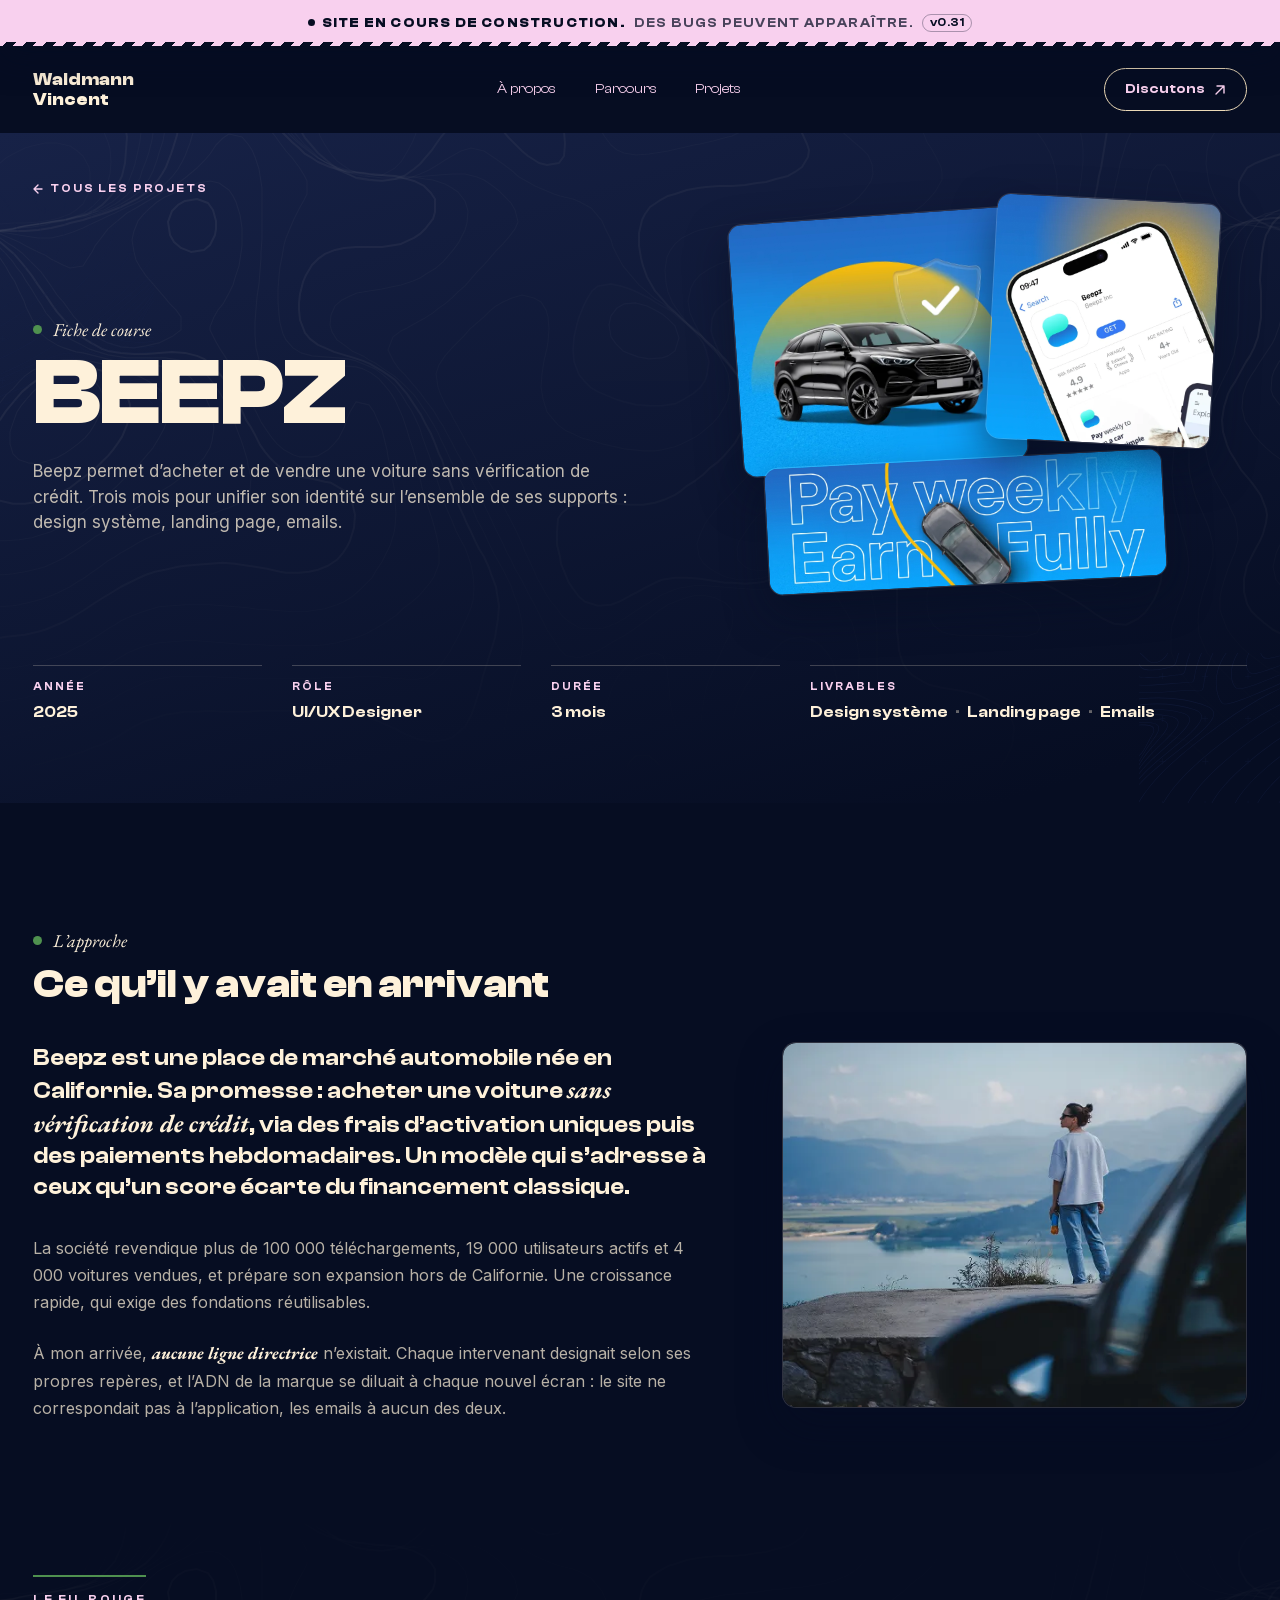
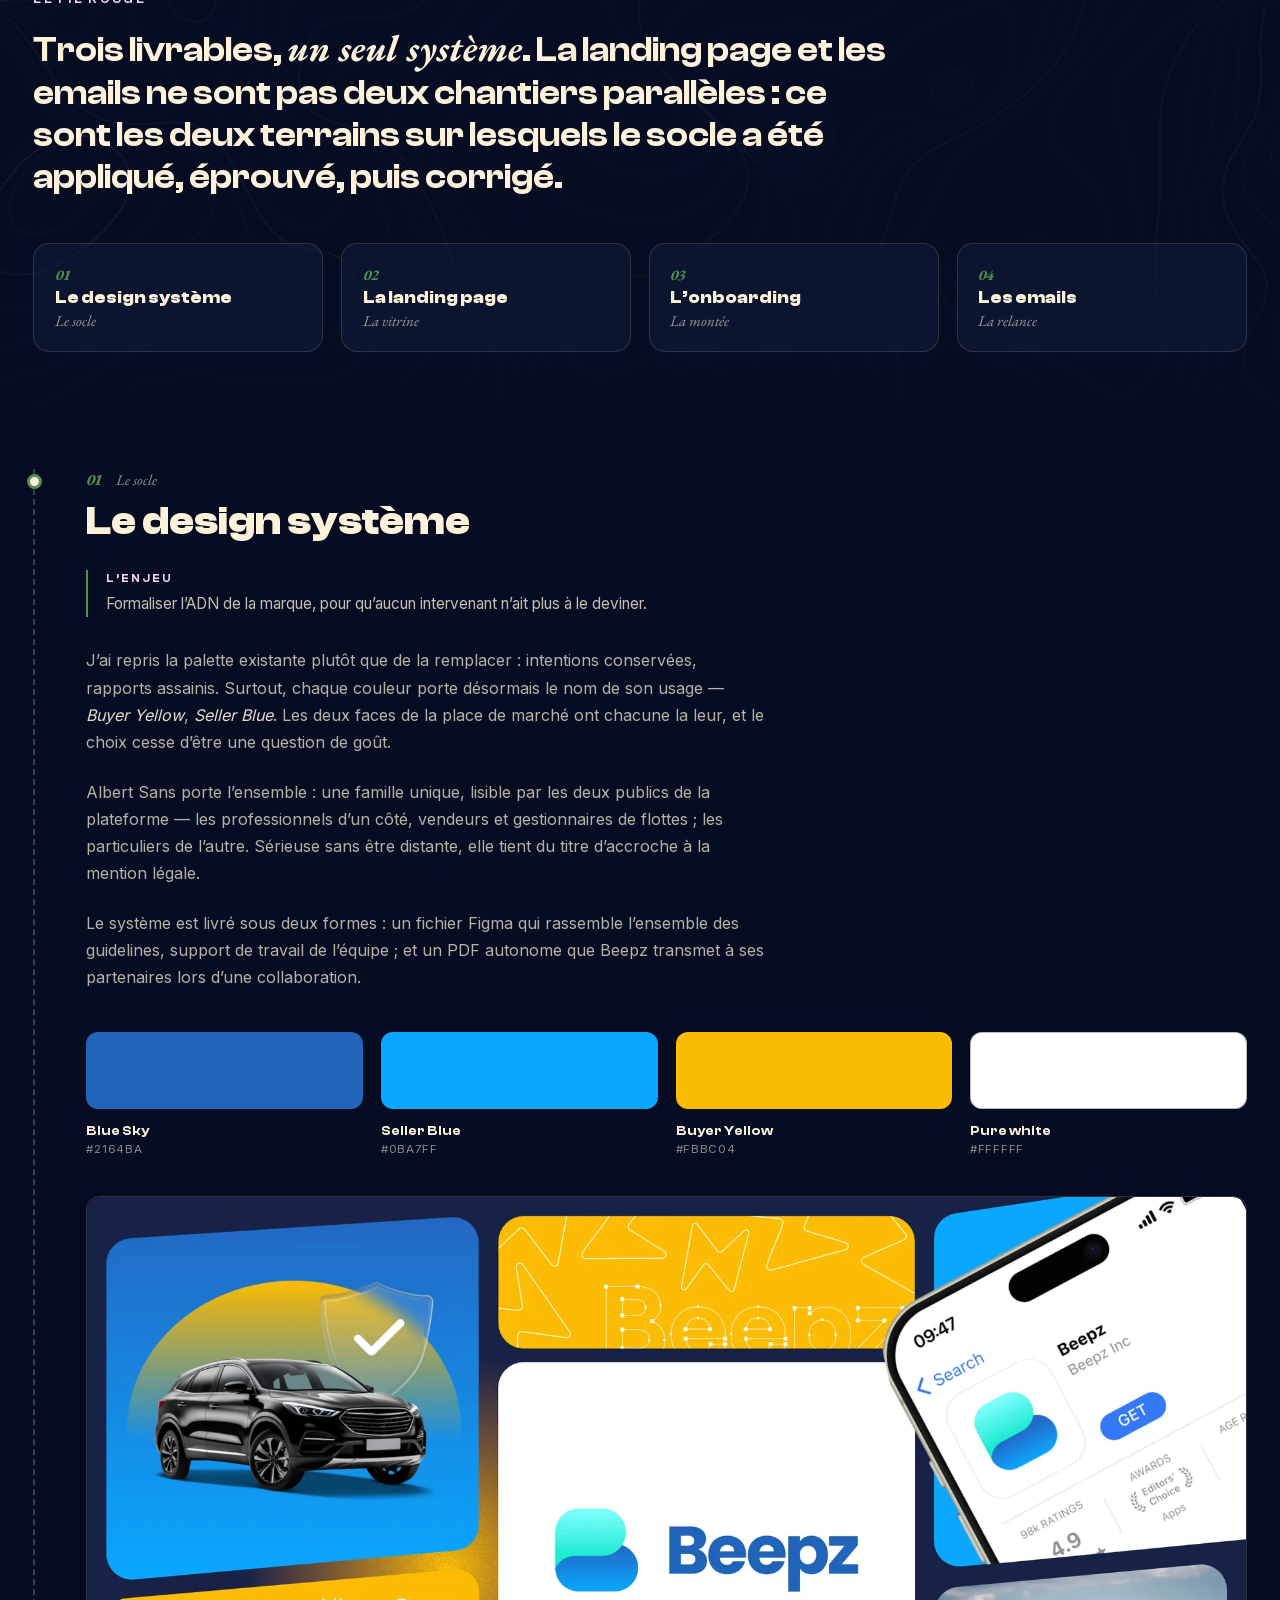
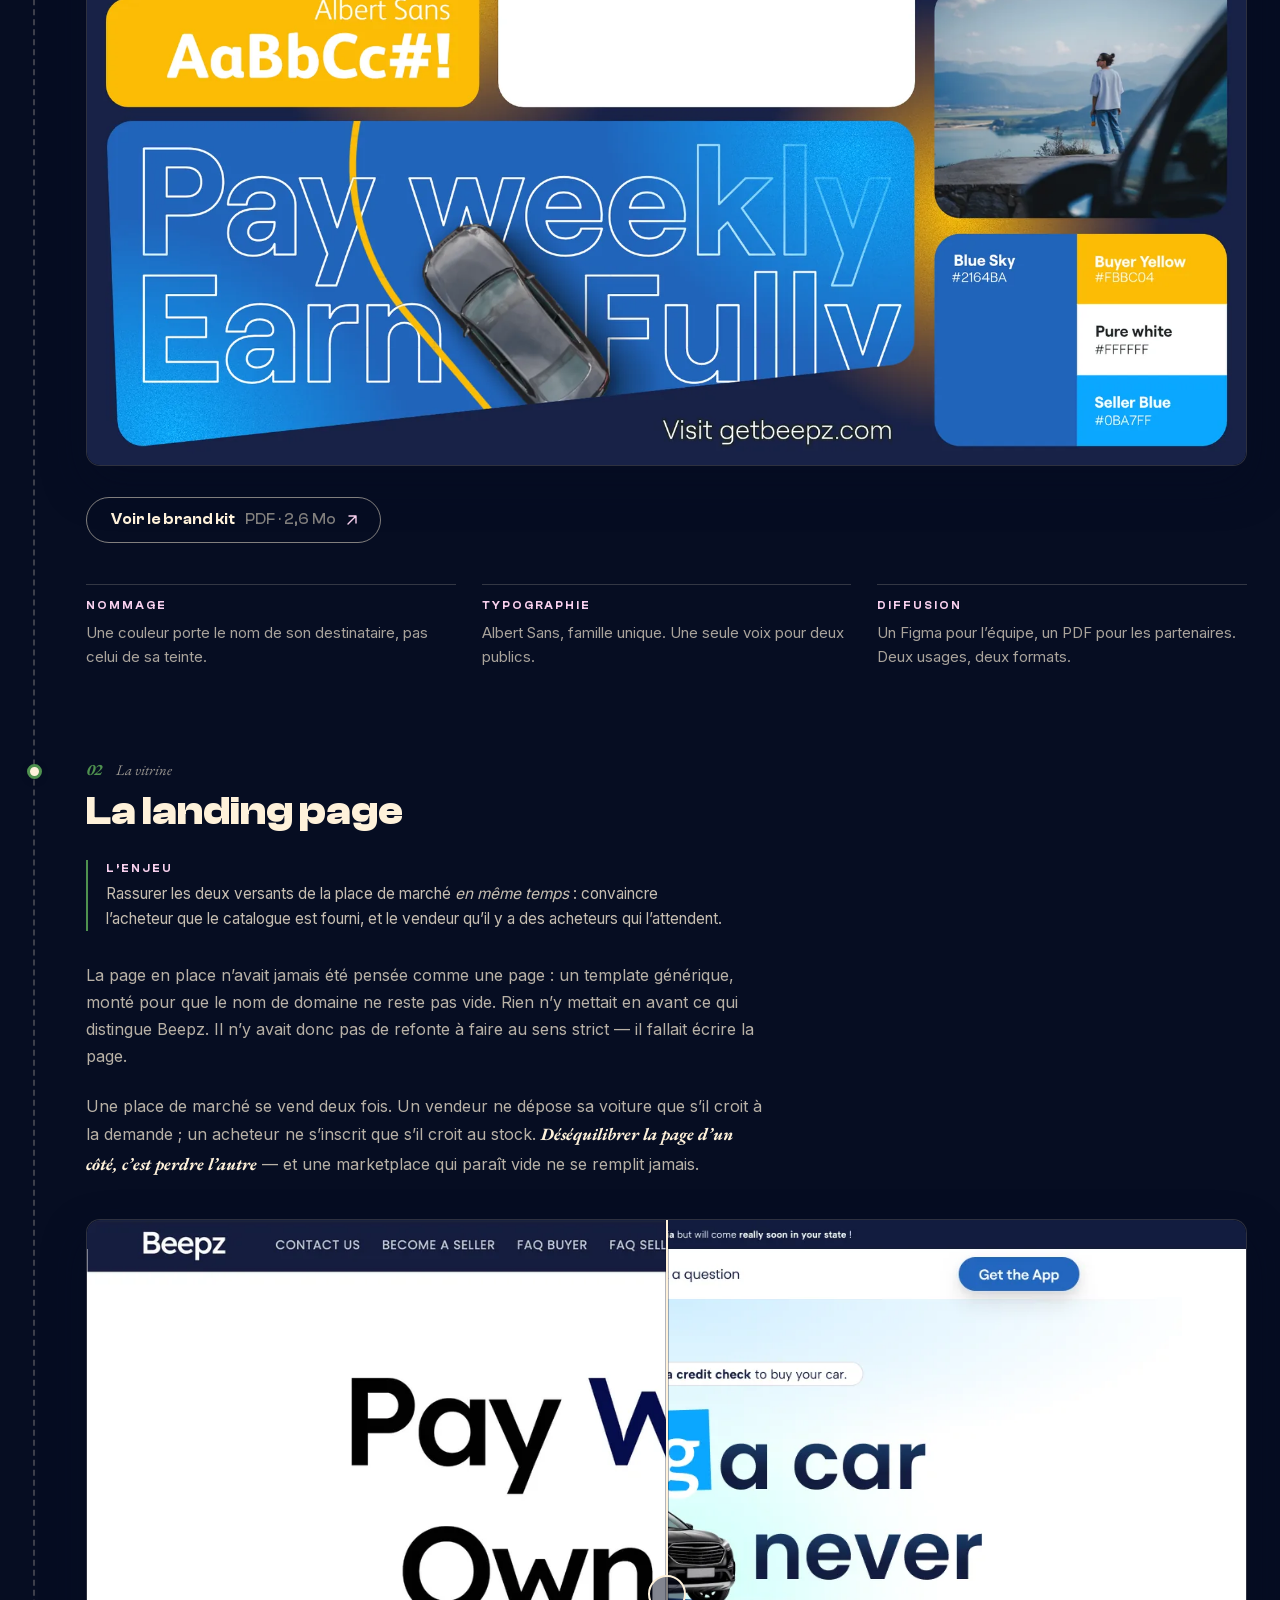
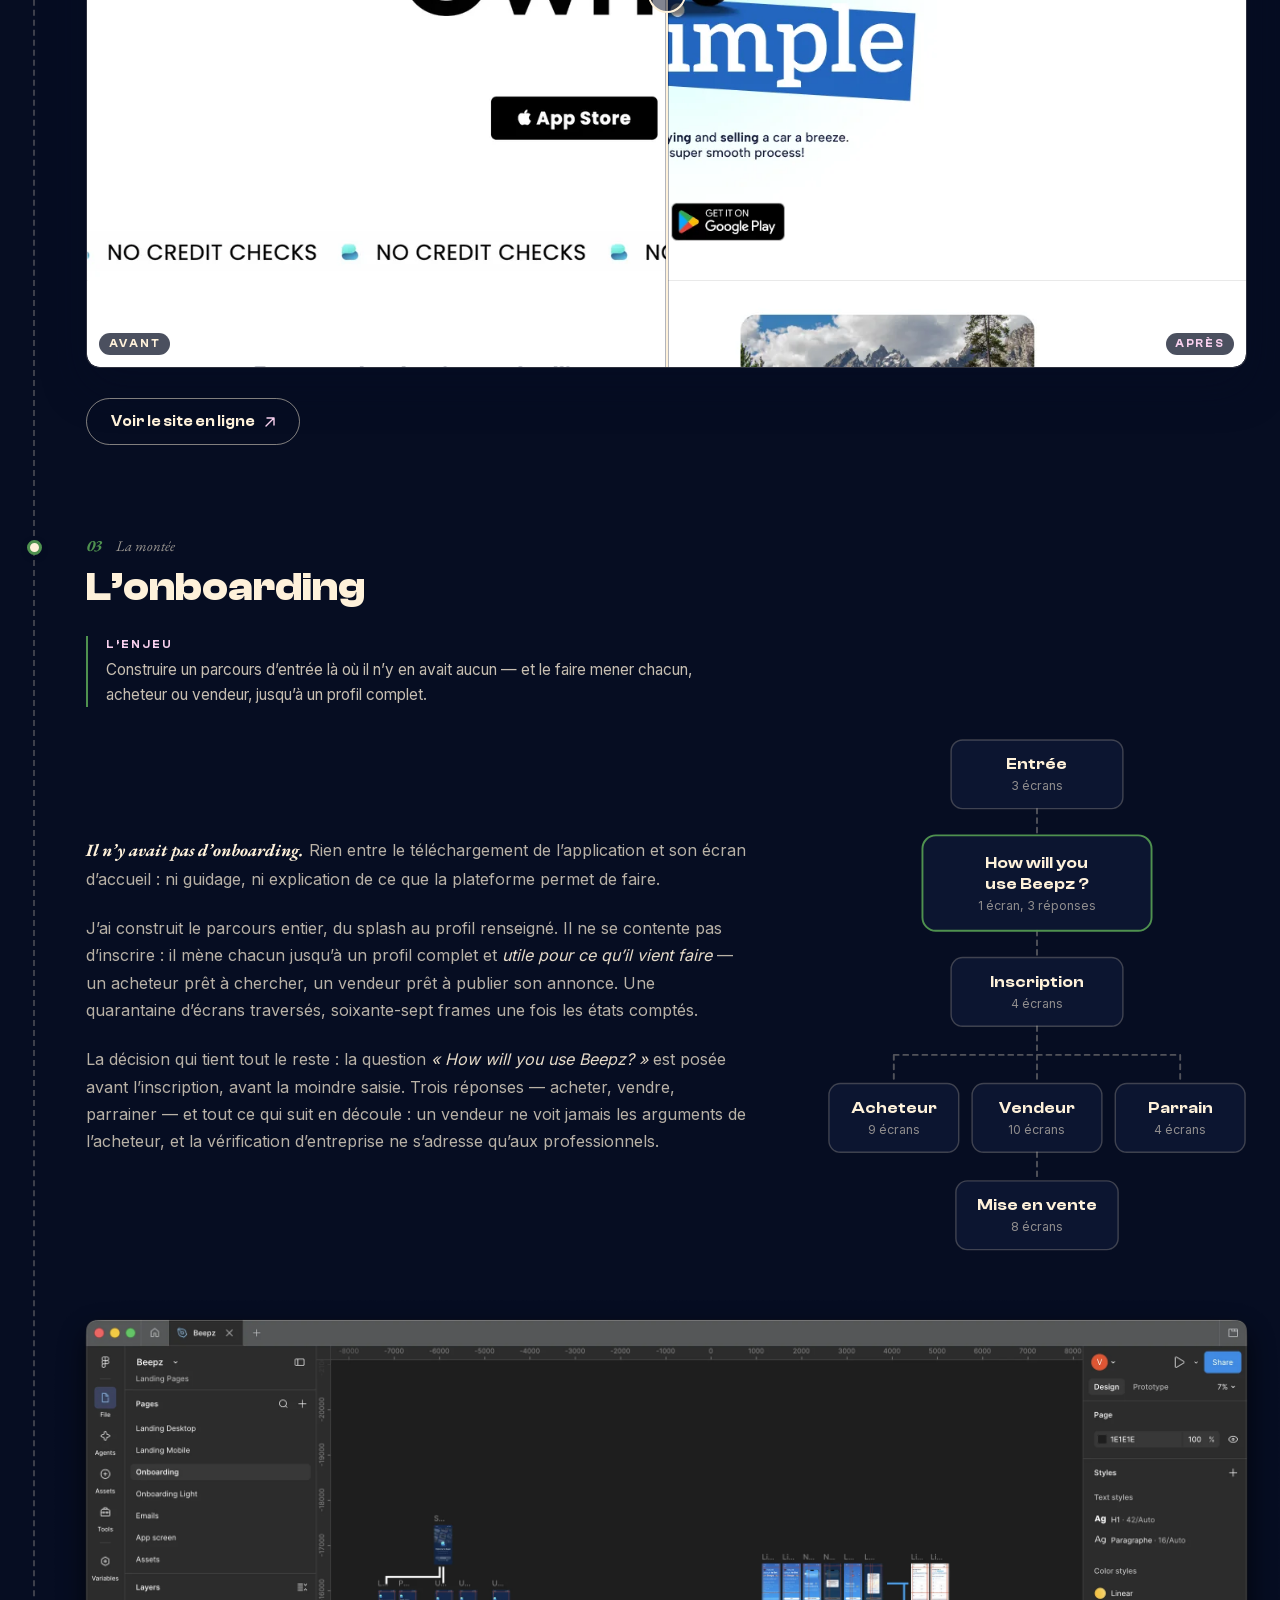
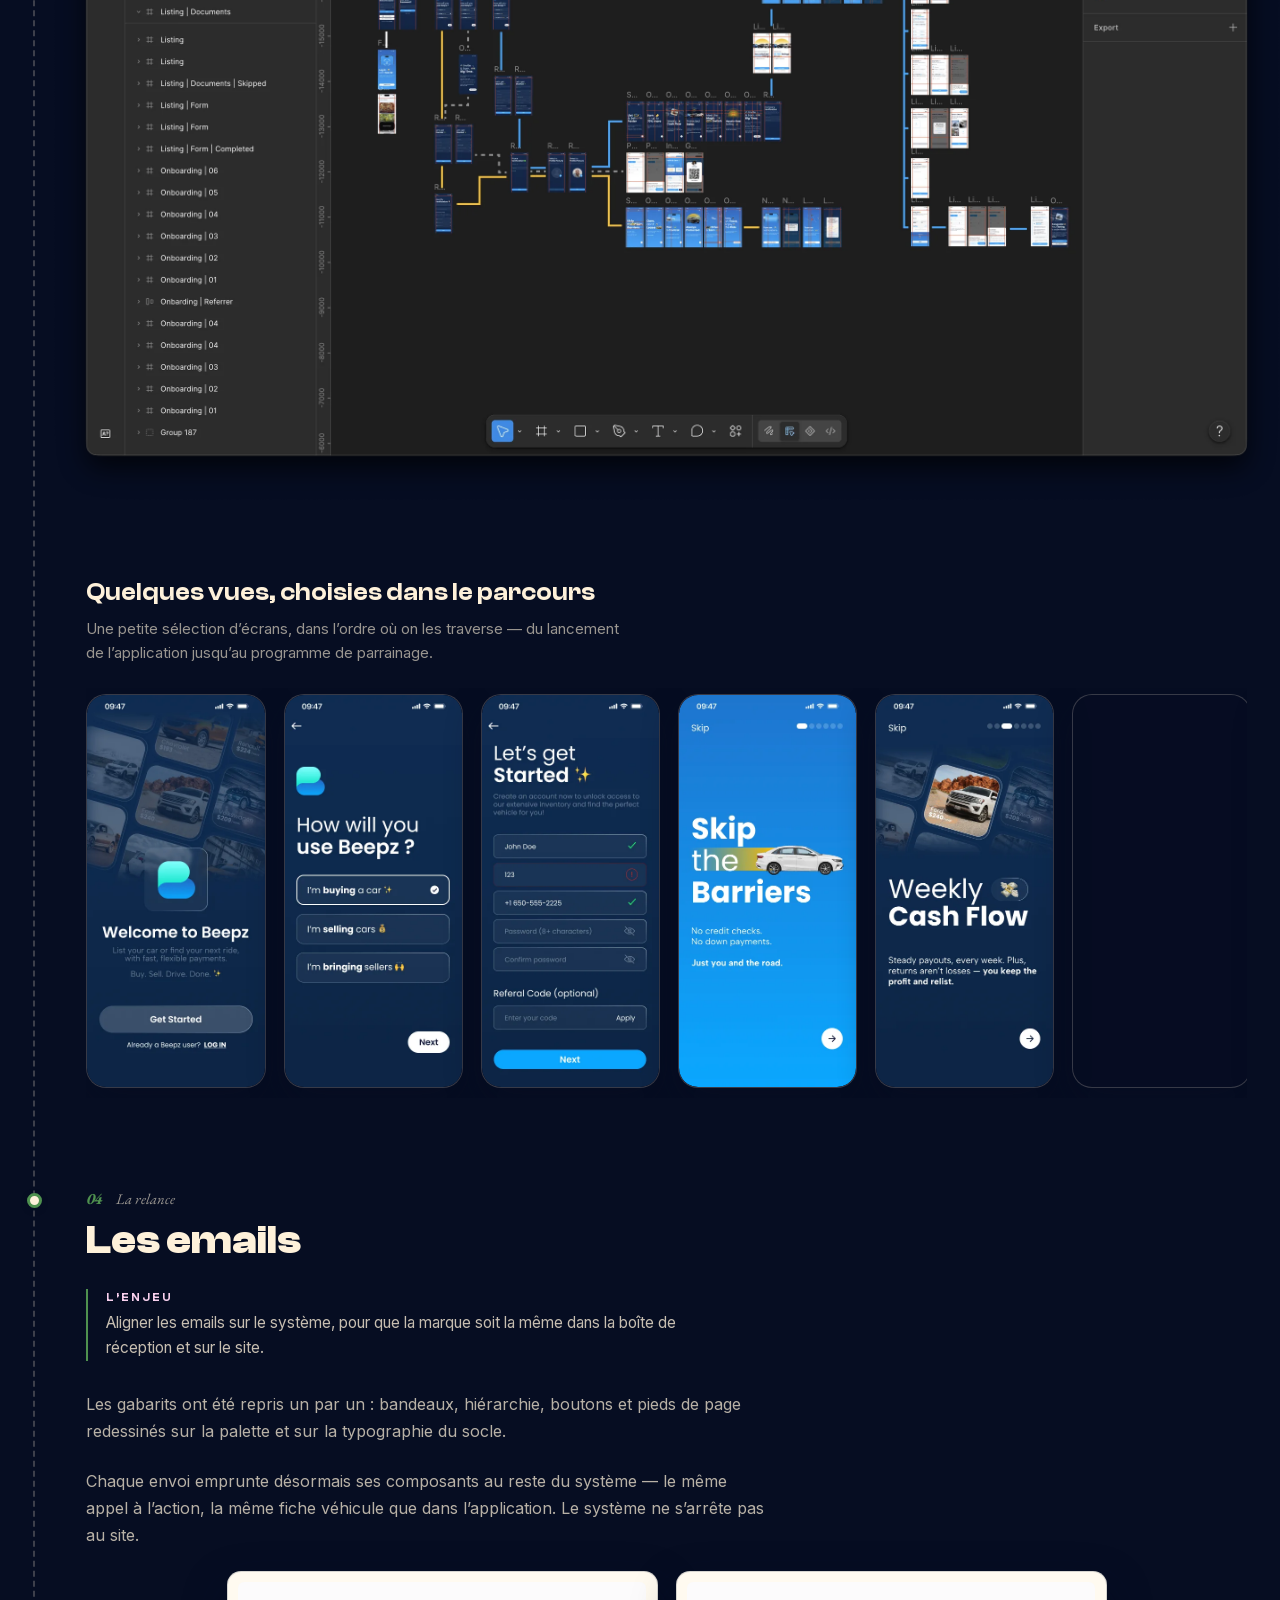
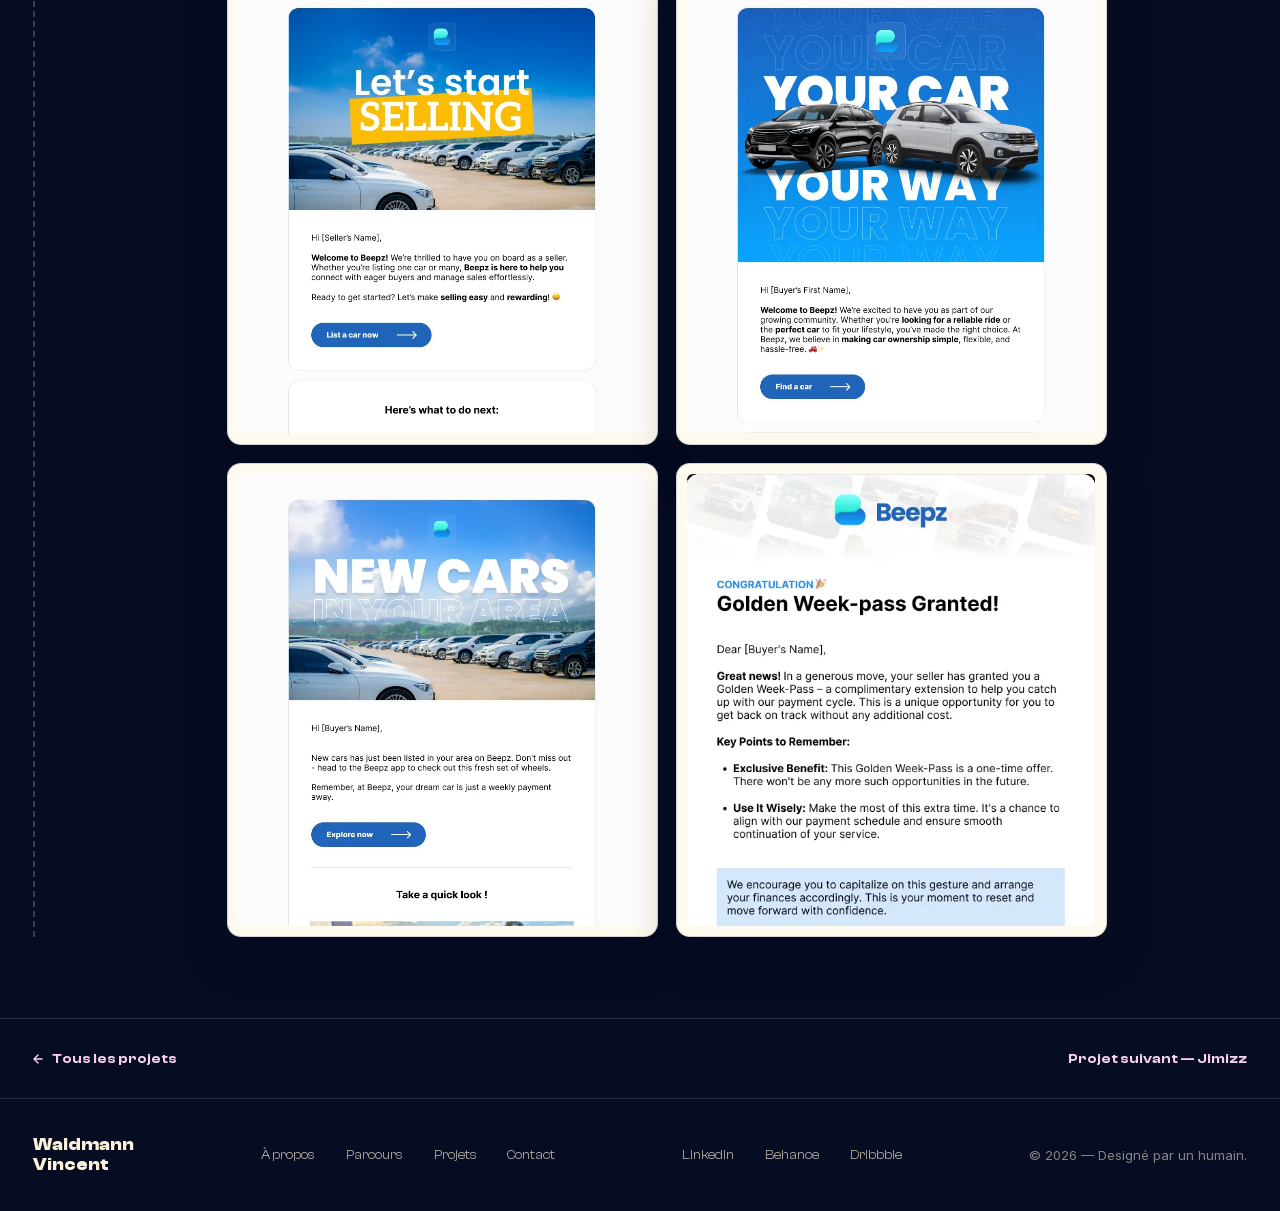
==== commit c064dfe7: "Contact : adresse Gmail pro en attendant la redirection ; mention du footer - le site affiche une ad" ====
--- a/projet-beepz.html
+++ b/projet-beepz.html
@@ -5,7 +5,7 @@
 <meta name="viewport" content="width=device-width, initial-scale=1.0">
 <title>Beepz — Vincent Waldmann</title>
 <meta name="description" content="Étude de cas Beepz : place de marché automobile californienne. Un design système, appliqué et éprouvé sur la landing page et les emails.">
-<link rel="stylesheet" href="css/style.css?v=0.30">
+<link rel="stylesheet" href="css/style.css?v=0.31">
 
 <!-- L'ICÔNE DU SITE. Les trois fichiers sont à la RACINE du dépôt et non dans
      `assets/`, qui se range par page : ils n'appartiennent à aucune page, et
@@ -63,7 +63,7 @@
 <!-- LE VOILE DE TRANSITION, en tête et sur les quatre pages : sa moitié
      « arrivée » doit s'exécuter avant le premier rendu, sinon la page apparaît
      un instant à nu avant d'être recouverte. Voir l'en-tête de `js/veil.js`. -->
-<script src="js/veil.js?v=0.30"></script>
+<script src="js/veil.js?v=0.31"></script>
 
 <!-- La motion de la page, en trois lignes et AVANT le premier rendu.
 
@@ -99,7 +99,7 @@
   <span class="banner__flag">Site en cours de construction.</span>
   <span>Des bugs peuvent apparaître.</span>
   <!-- Posé par tools/bump_version.py, avec les ?v= du <head> : ne pas éditer à la main. -->
-  <span class="banner__version">v0.30</span>
+  <span class="banner__version">v0.31</span>
 </div>
 
 <header class="site-header">
@@ -834,11 +834,11 @@
       <a href="https://dribbble.com/LeFourbeFromage" target="_blank" rel="noopener">Dribbble</a>
     </nav>
 
-    <p class="site-footer__note">© 2026 — écrit à la main, sans framework.</p>
+    <p class="site-footer__note">© 2026 — Designé par un humain.</p>
   </div>
 </footer>
 
-<script src="js/main.js?v=0.30"></script>
+<script src="js/main.js?v=0.31"></script>
 
 </body>
 </html>
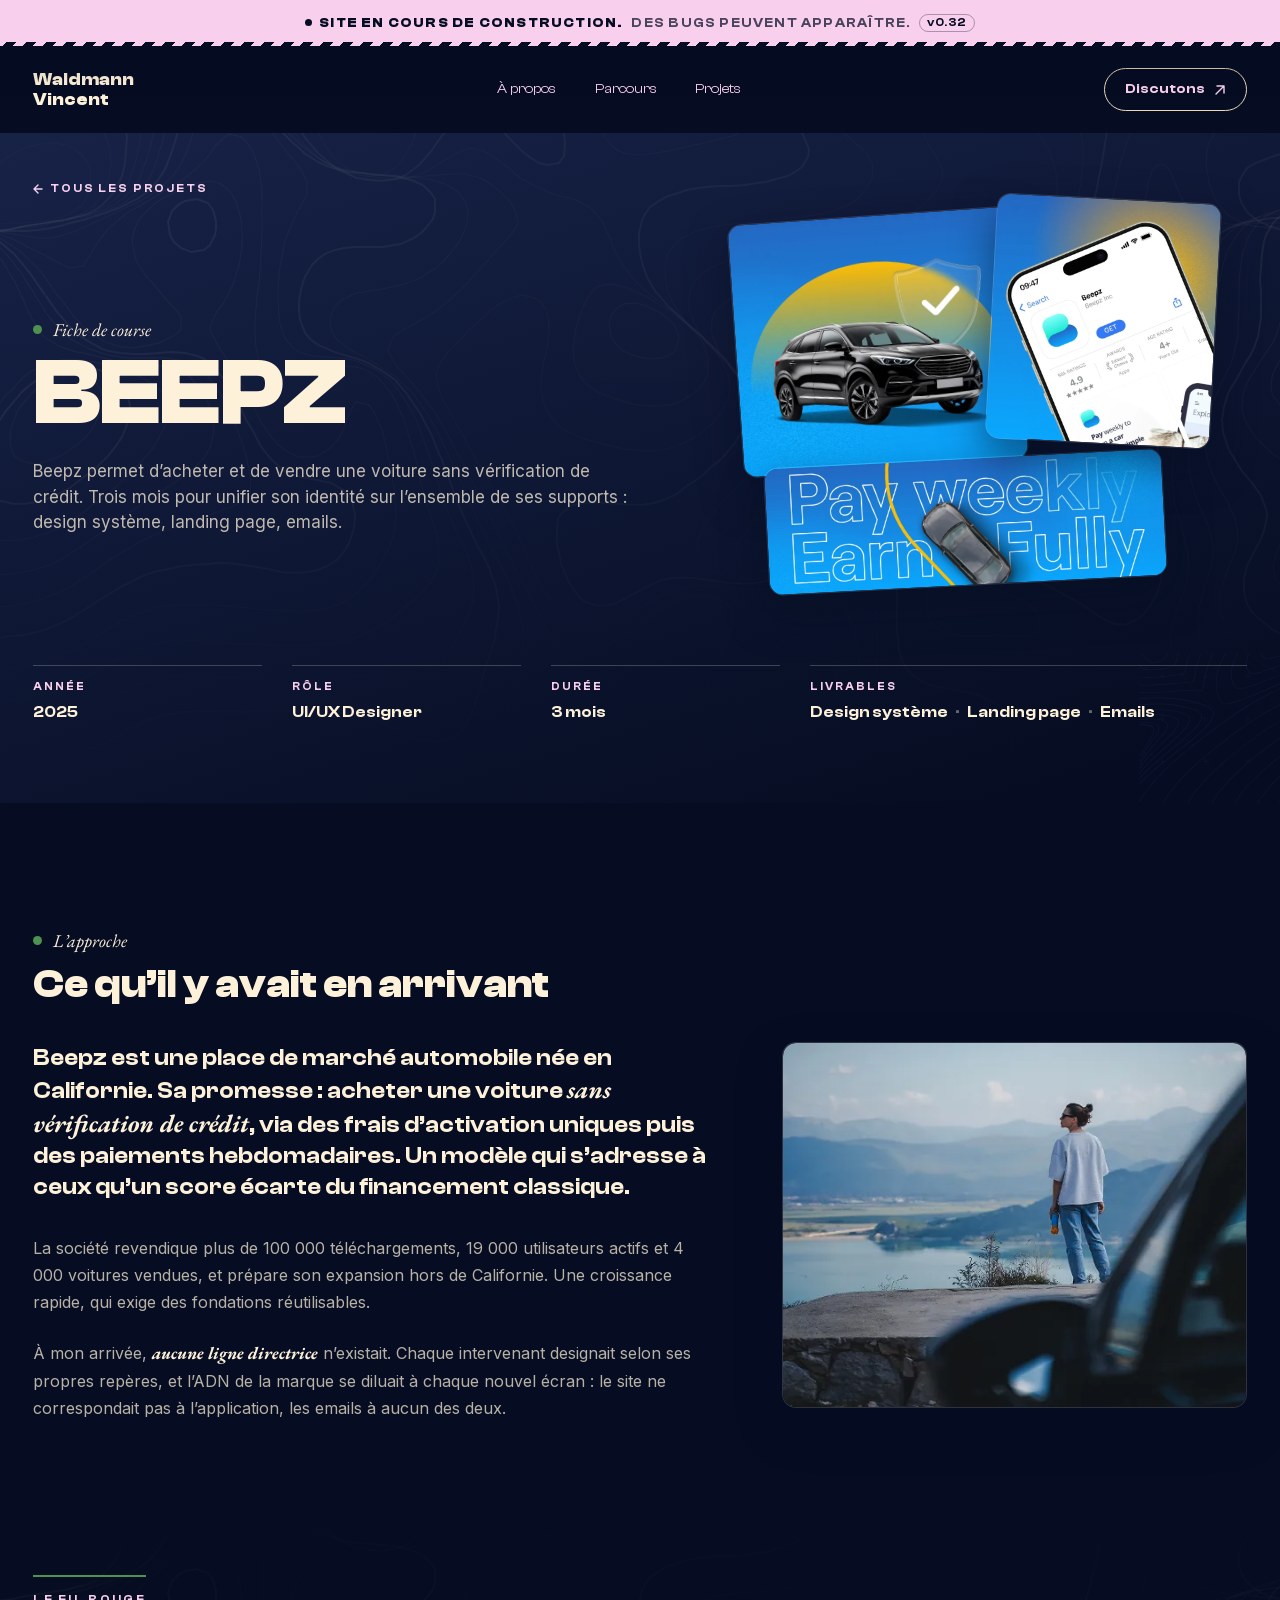
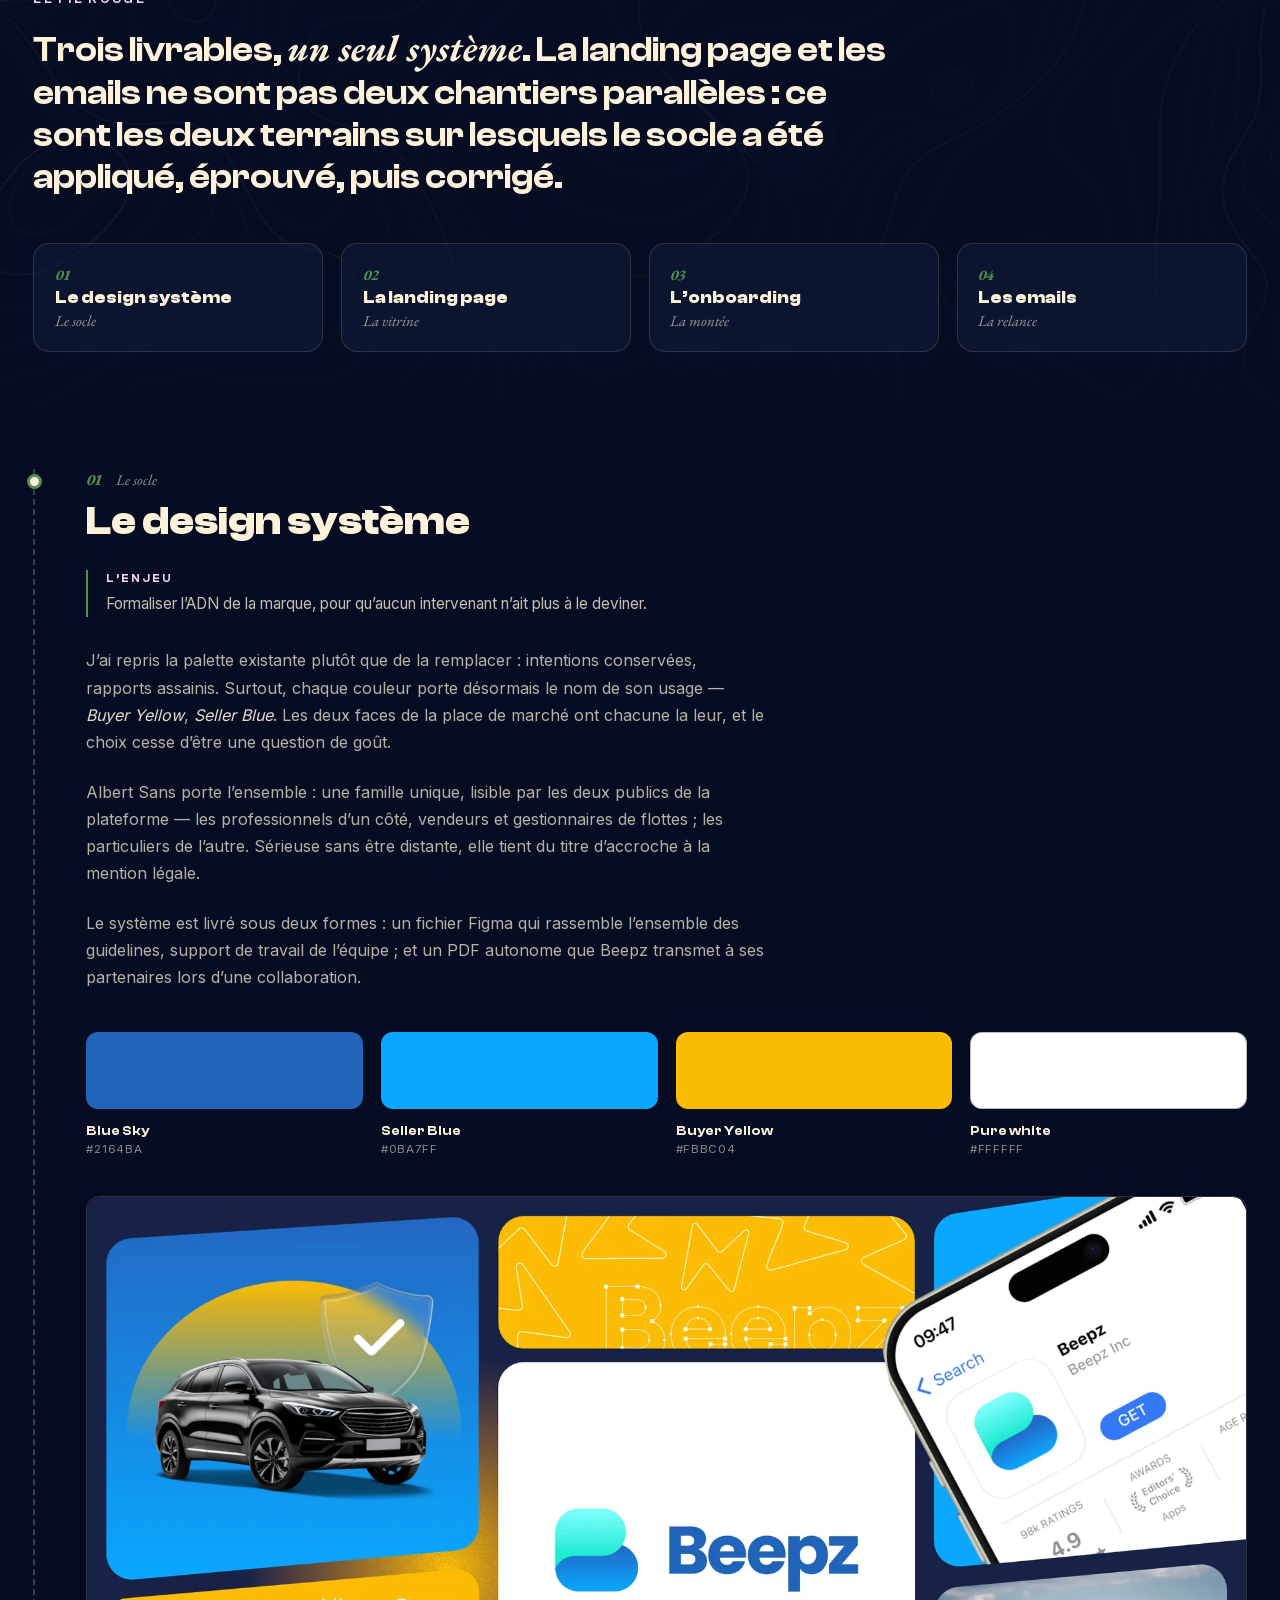
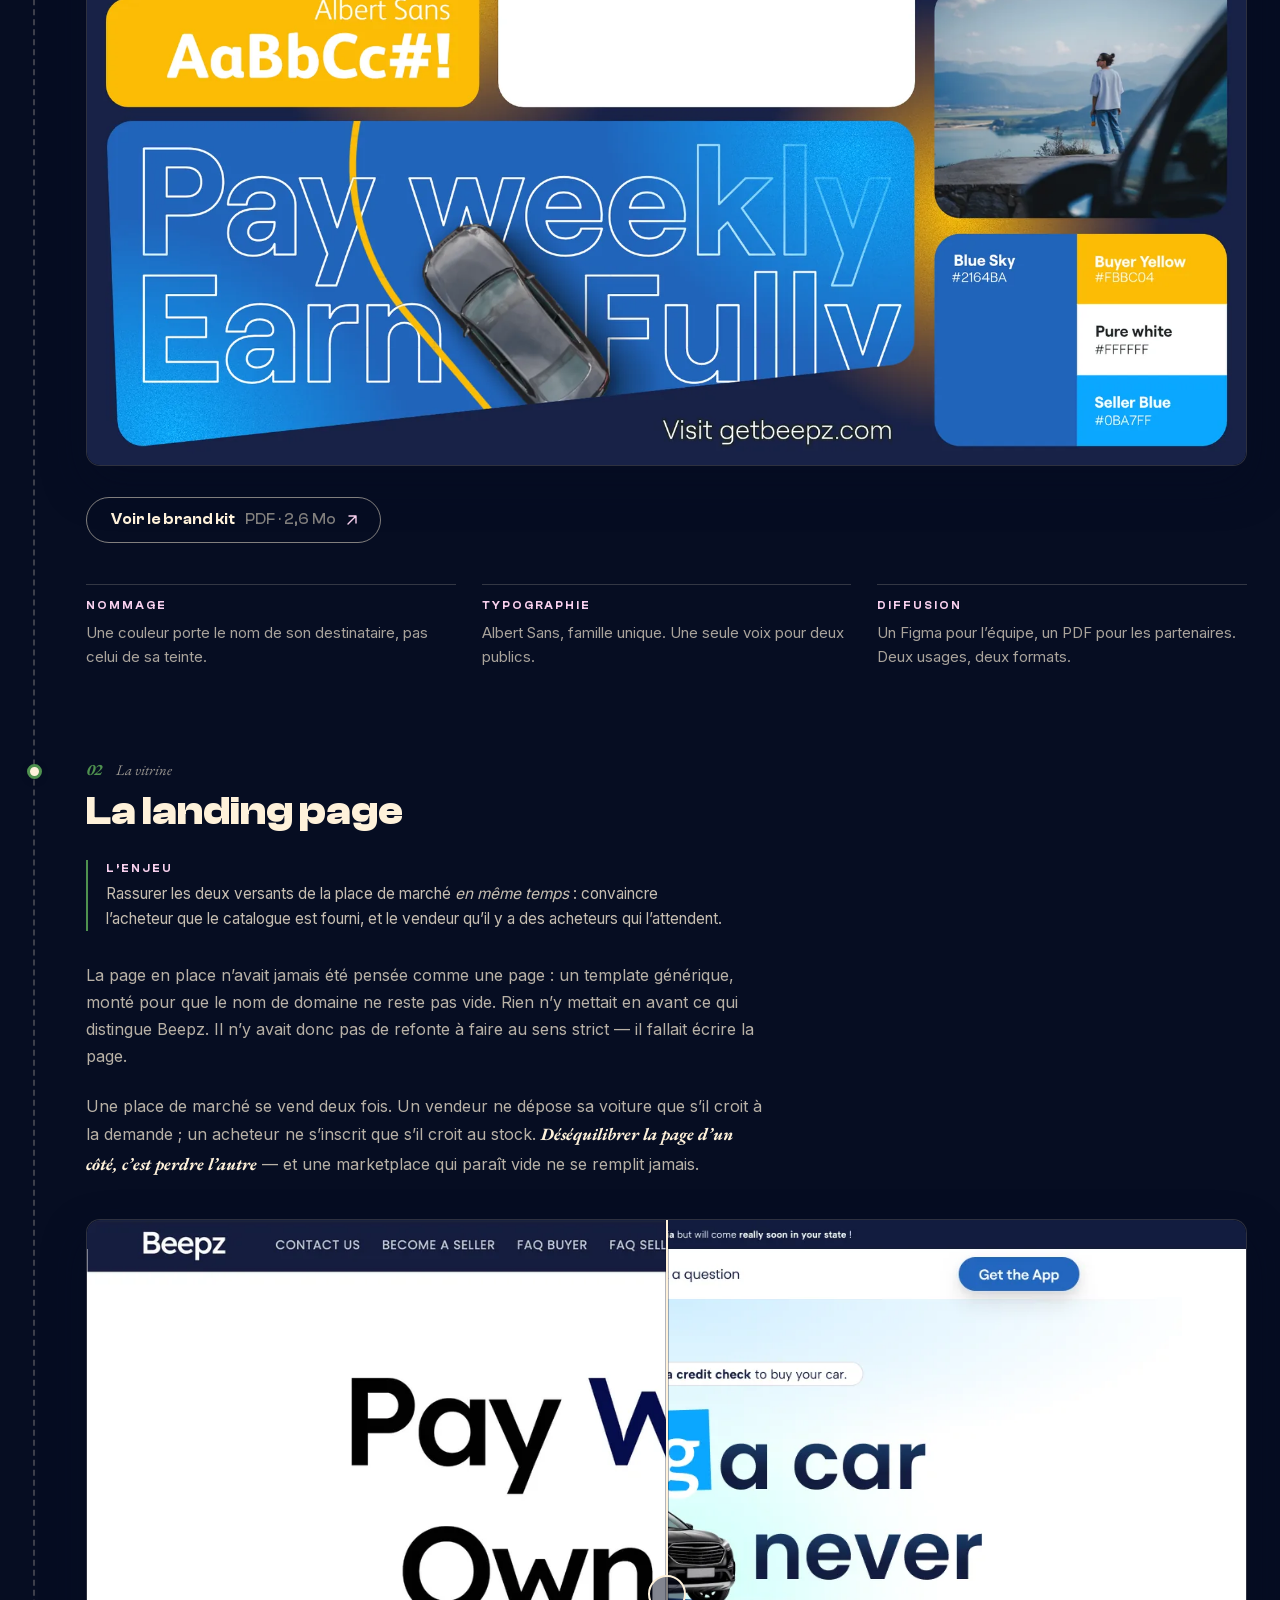
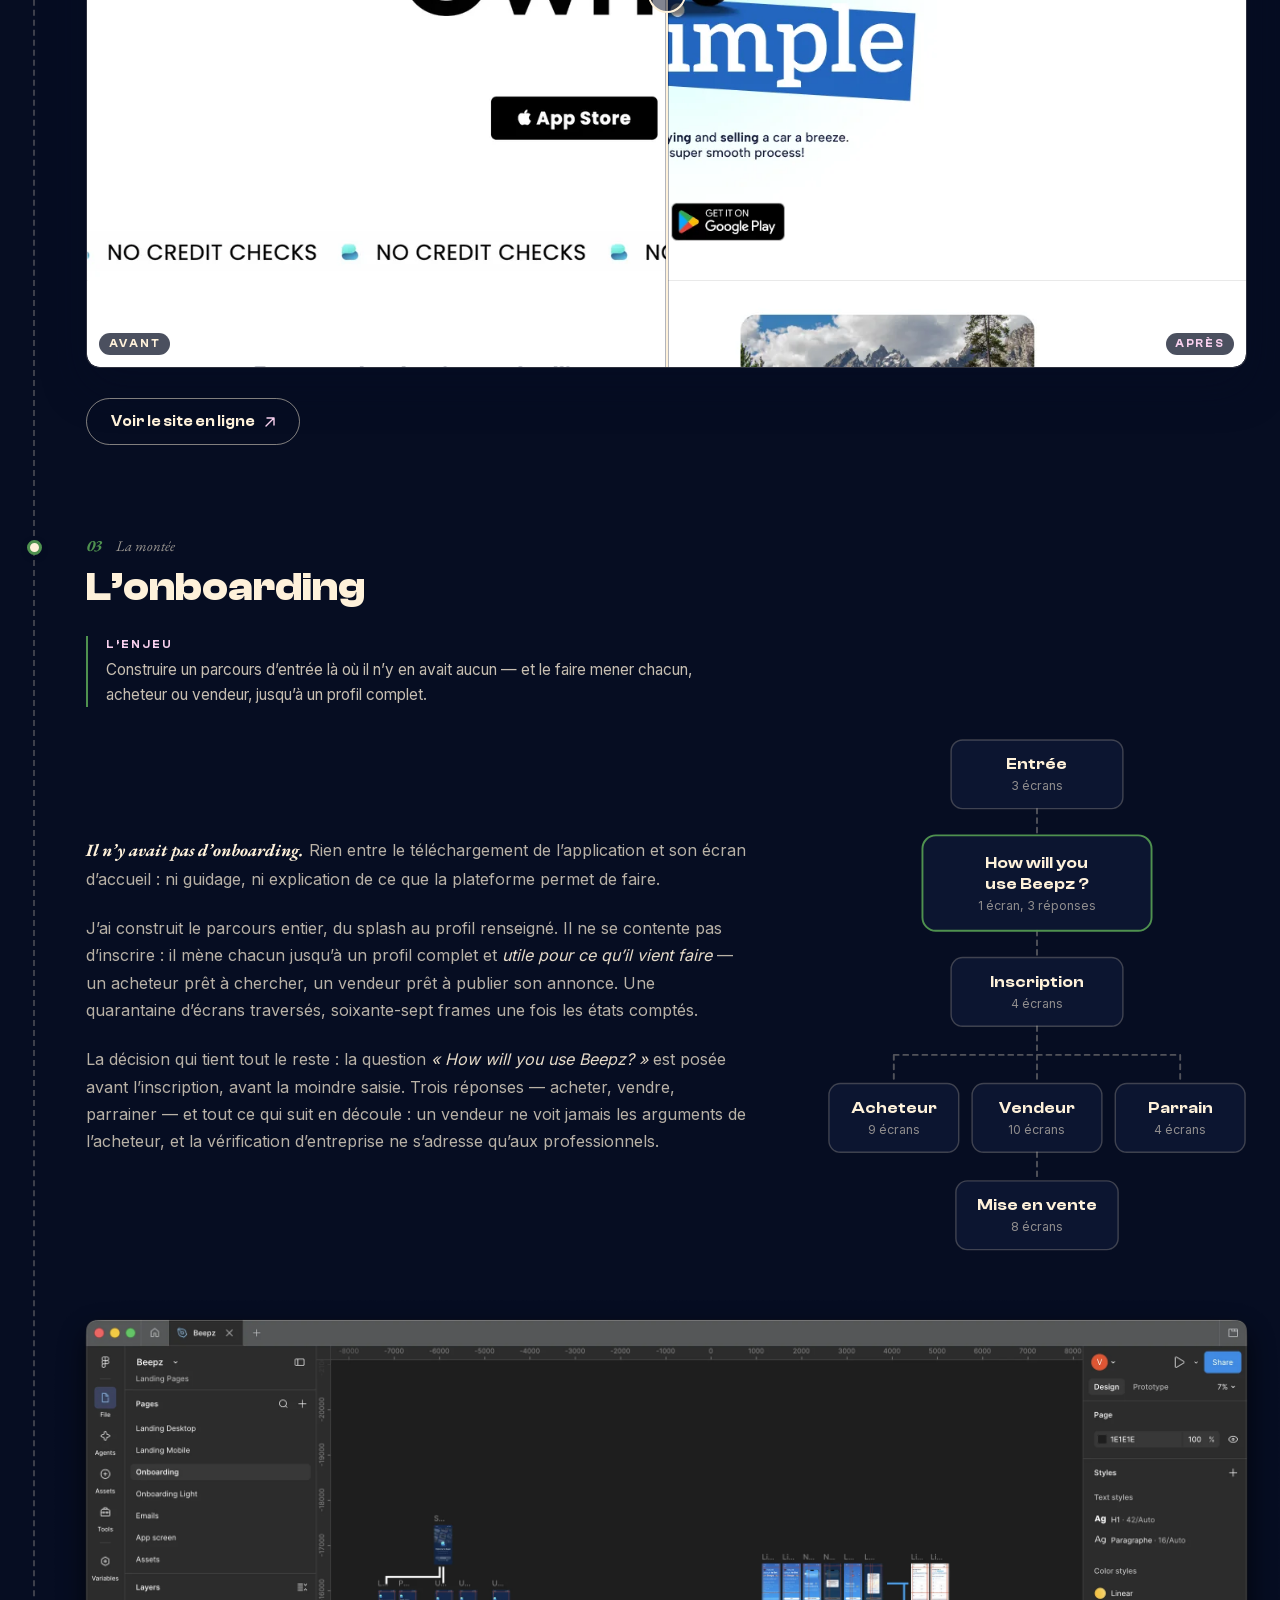
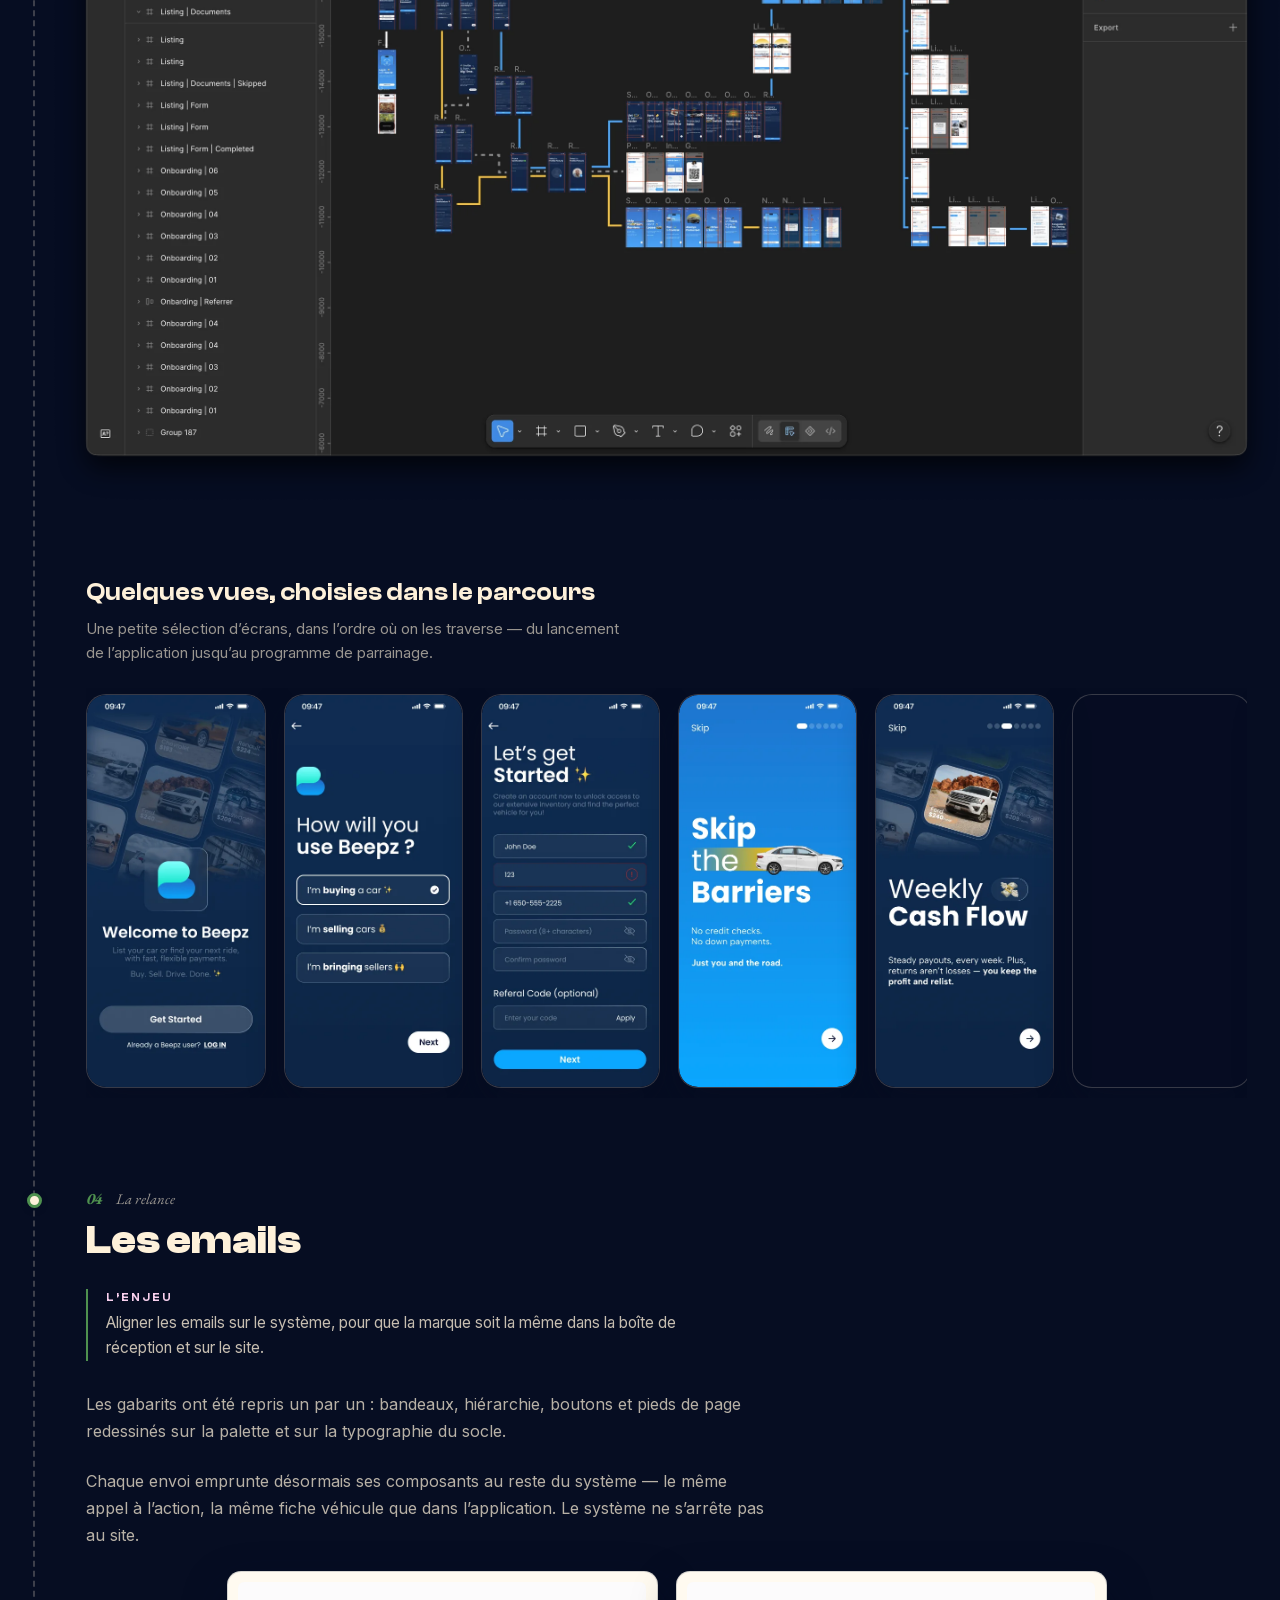
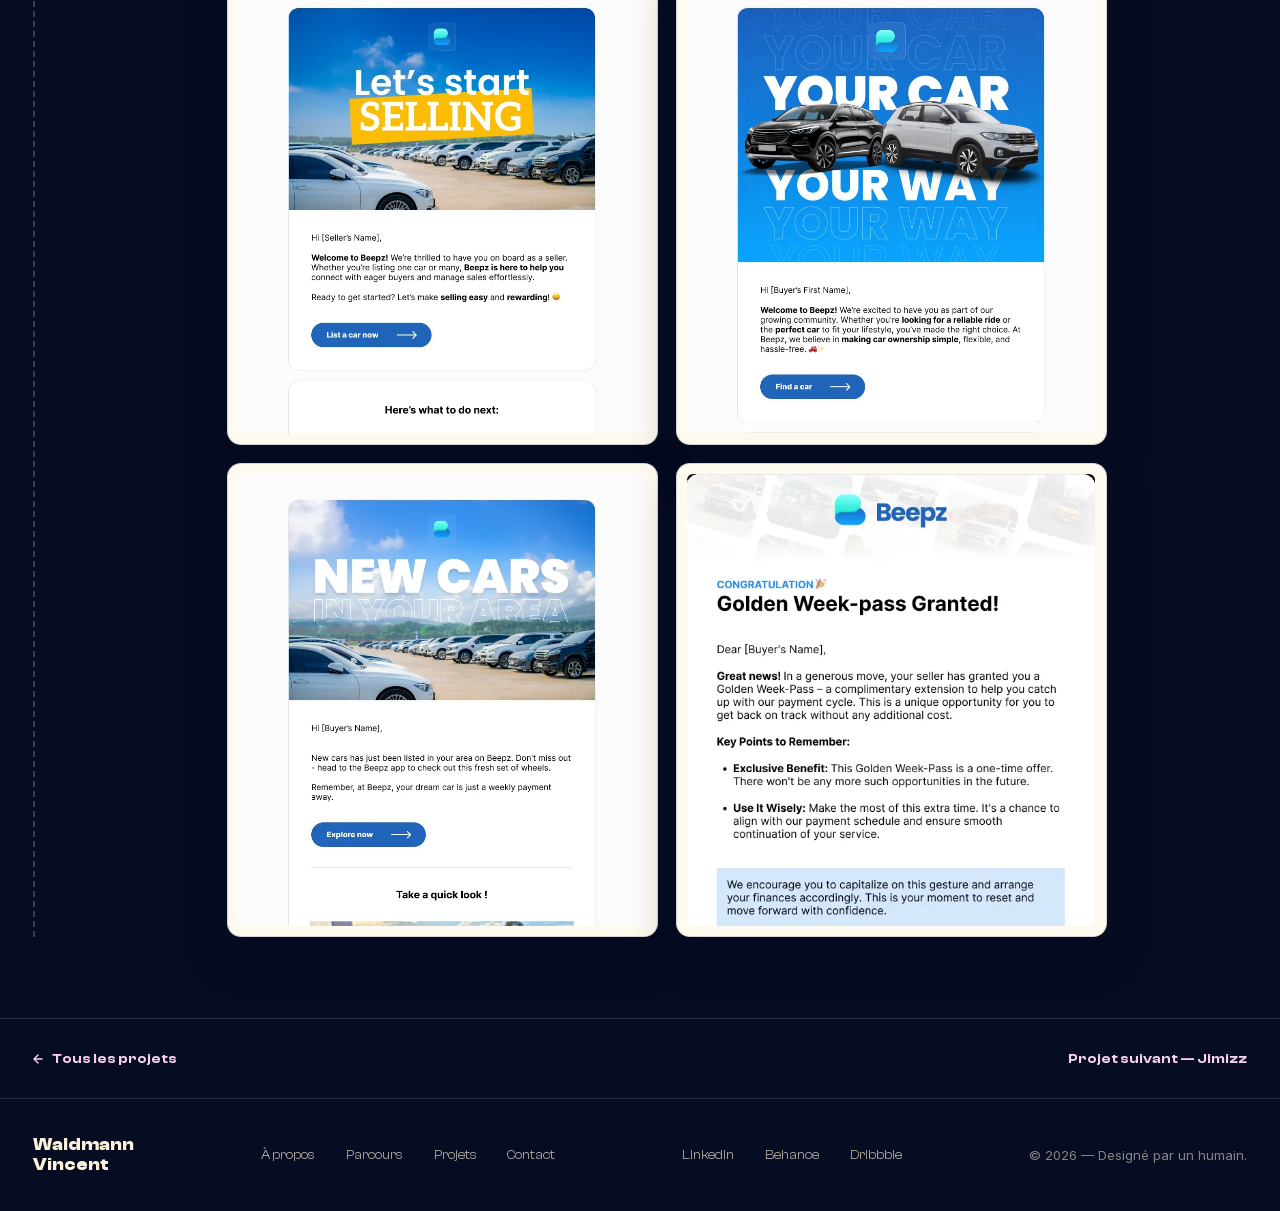
==== commit c96c40d5: "Projets : « Ascensions récentes », sous l'œil « Extraits de carte » - l'œil de la section 03 ne doub" ====
--- a/projet-beepz.html
+++ b/projet-beepz.html
@@ -5,7 +5,7 @@
 <meta name="viewport" content="width=device-width, initial-scale=1.0">
 <title>Beepz — Vincent Waldmann</title>
 <meta name="description" content="Étude de cas Beepz : place de marché automobile californienne. Un design système, appliqué et éprouvé sur la landing page et les emails.">
-<link rel="stylesheet" href="css/style.css?v=0.31">
+<link rel="stylesheet" href="css/style.css?v=0.32">
 
 <!-- L'ICÔNE DU SITE. Les trois fichiers sont à la RACINE du dépôt et non dans
      `assets/`, qui se range par page : ils n'appartiennent à aucune page, et
@@ -63,7 +63,7 @@
 <!-- LE VOILE DE TRANSITION, en tête et sur les quatre pages : sa moitié
      « arrivée » doit s'exécuter avant le premier rendu, sinon la page apparaît
      un instant à nu avant d'être recouverte. Voir l'en-tête de `js/veil.js`. -->
-<script src="js/veil.js?v=0.31"></script>
+<script src="js/veil.js?v=0.32"></script>
 
 <!-- La motion de la page, en trois lignes et AVANT le premier rendu.
 
@@ -99,7 +99,7 @@
   <span class="banner__flag">Site en cours de construction.</span>
   <span>Des bugs peuvent apparaître.</span>
   <!-- Posé par tools/bump_version.py, avec les ?v= du <head> : ne pas éditer à la main. -->
-  <span class="banner__version">v0.31</span>
+  <span class="banner__version">v0.32</span>
 </div>
 
 <header class="site-header">
@@ -838,7 +838,7 @@
   </div>
 </footer>
 
-<script src="js/main.js?v=0.31"></script>
+<script src="js/main.js?v=0.32"></script>
 
 </body>
 </html>
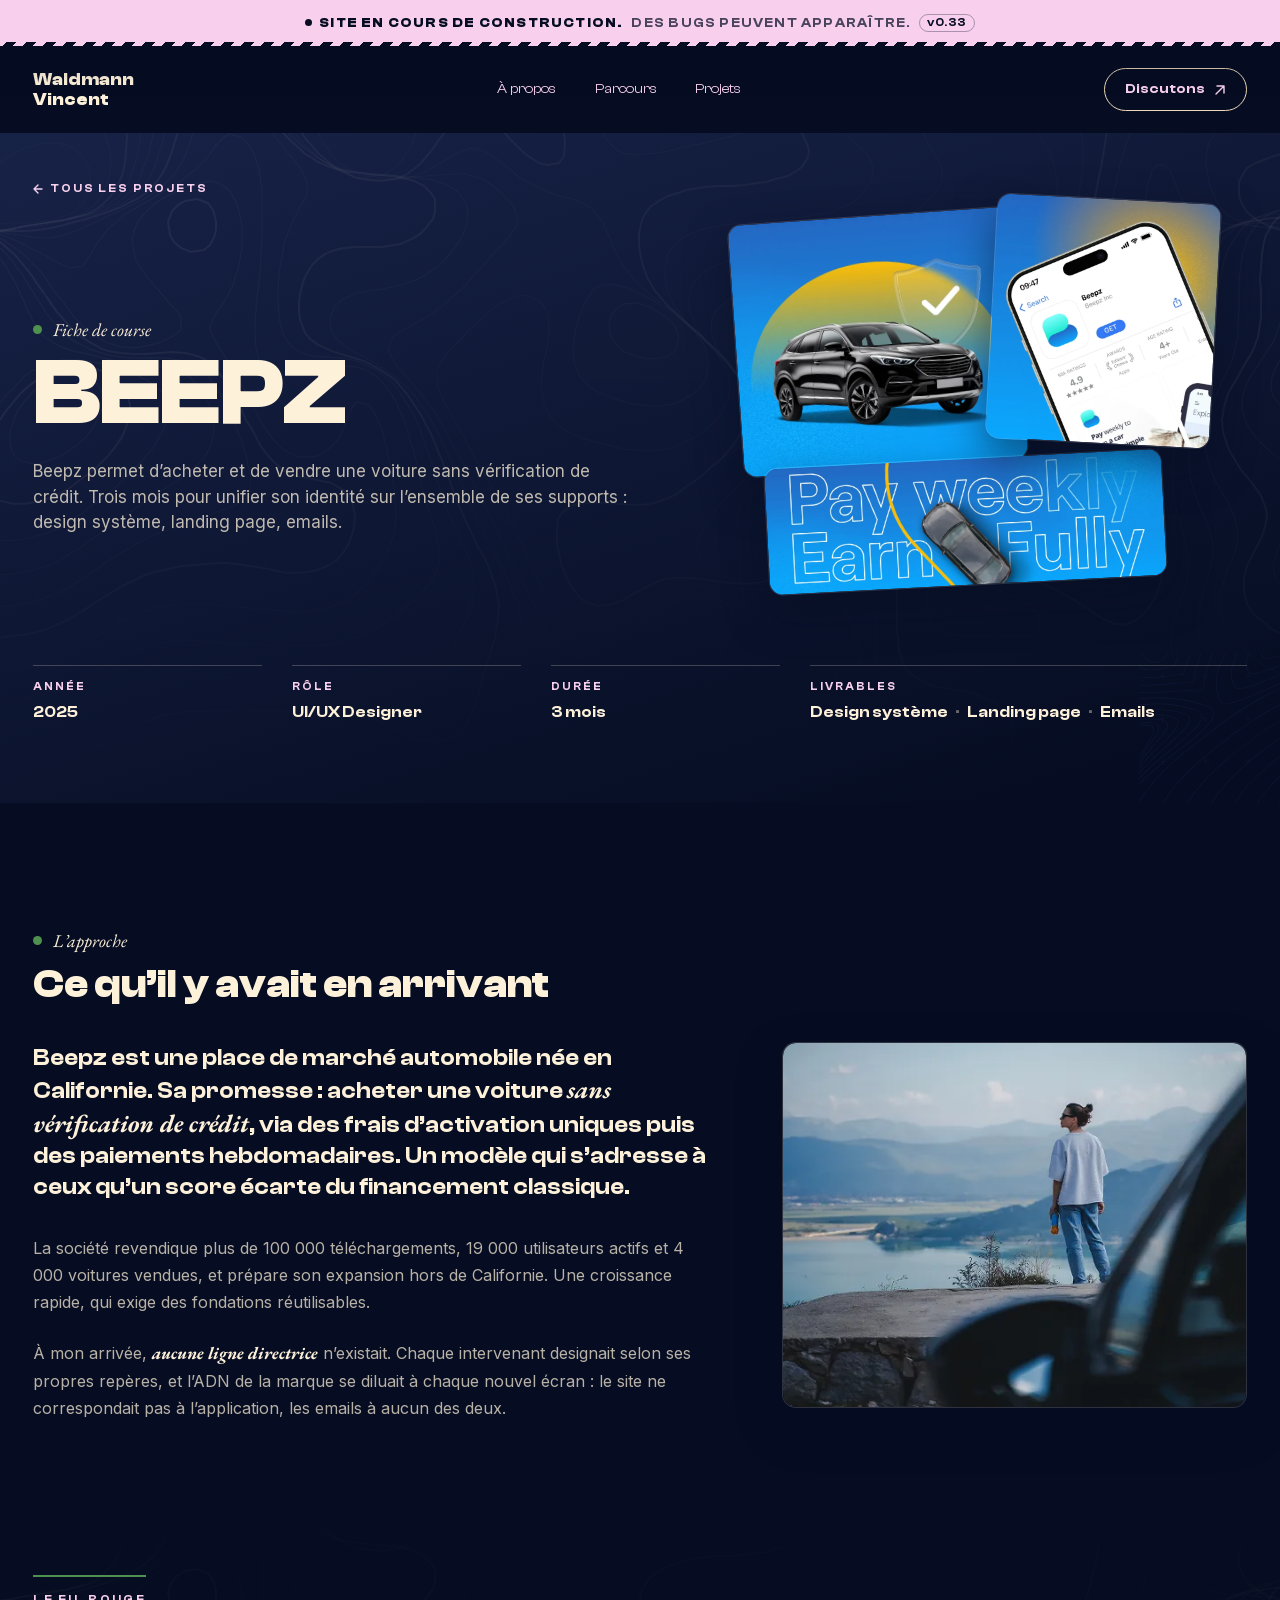
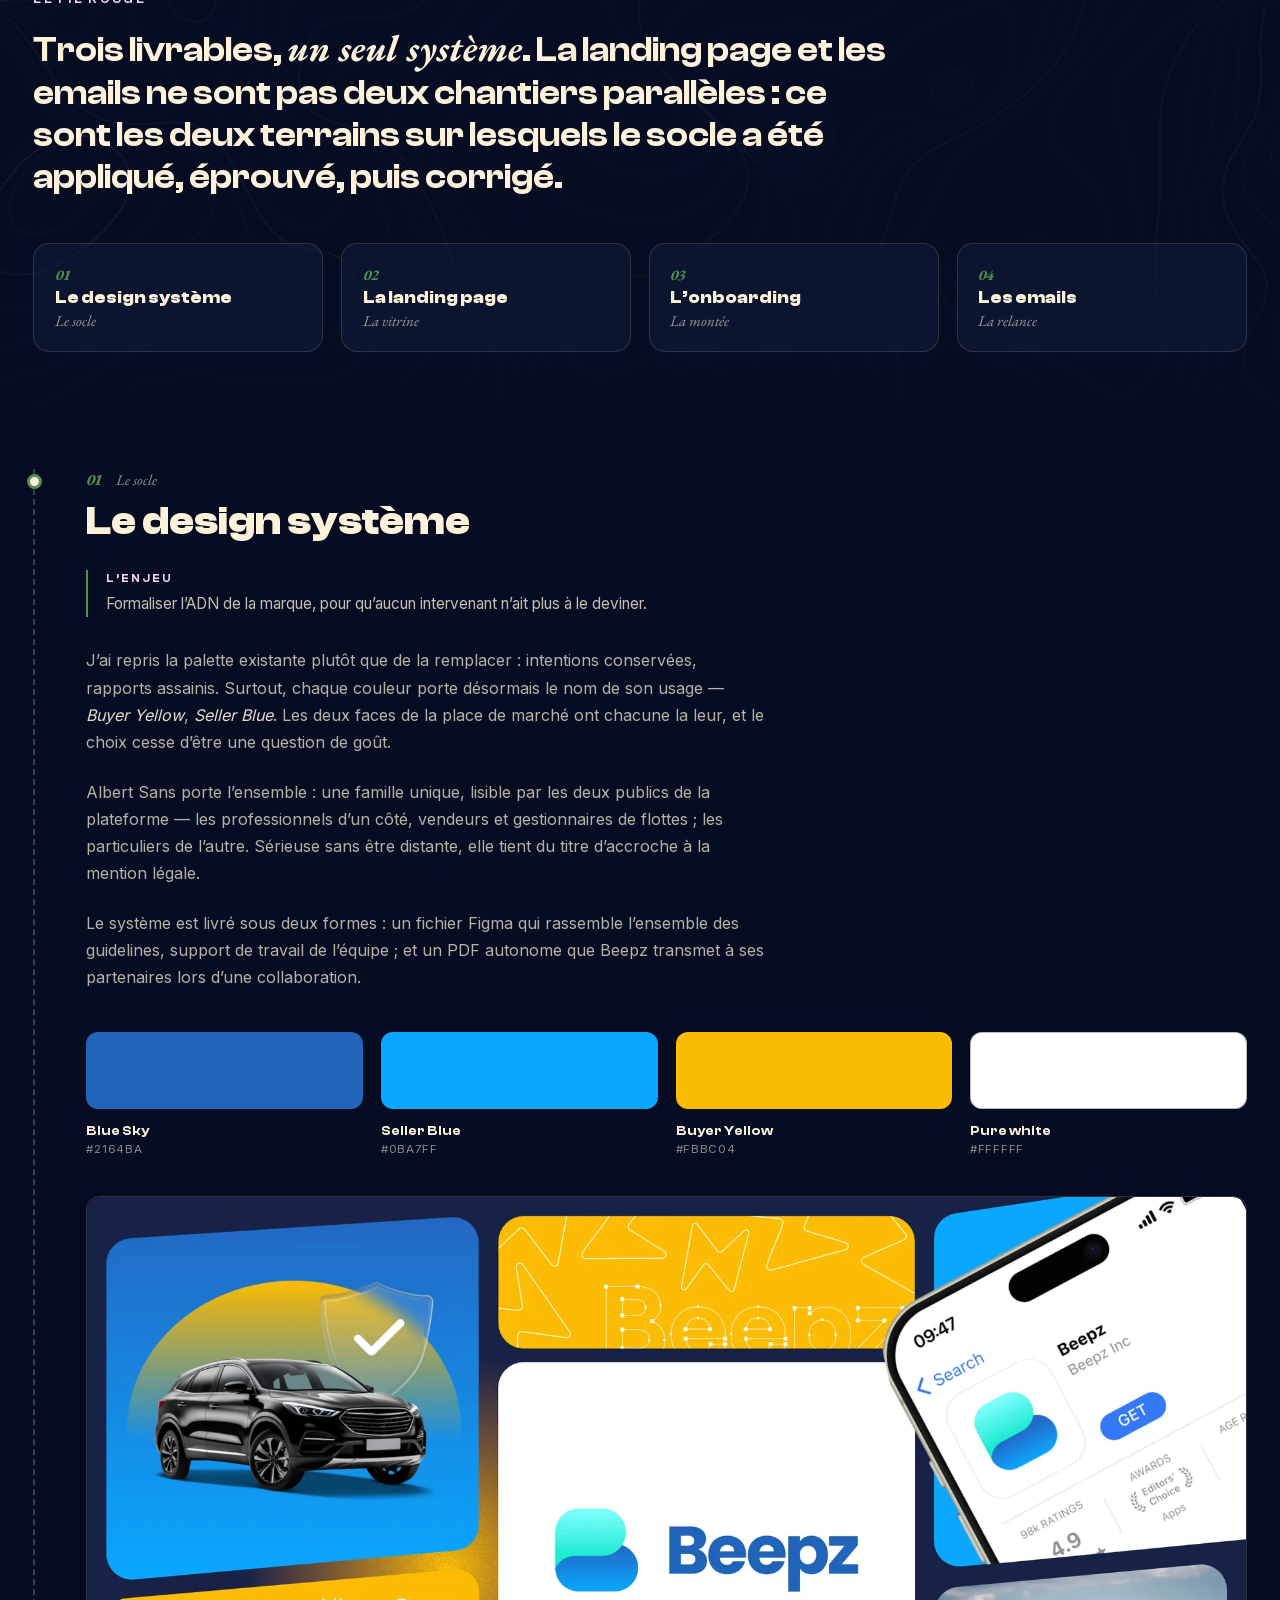
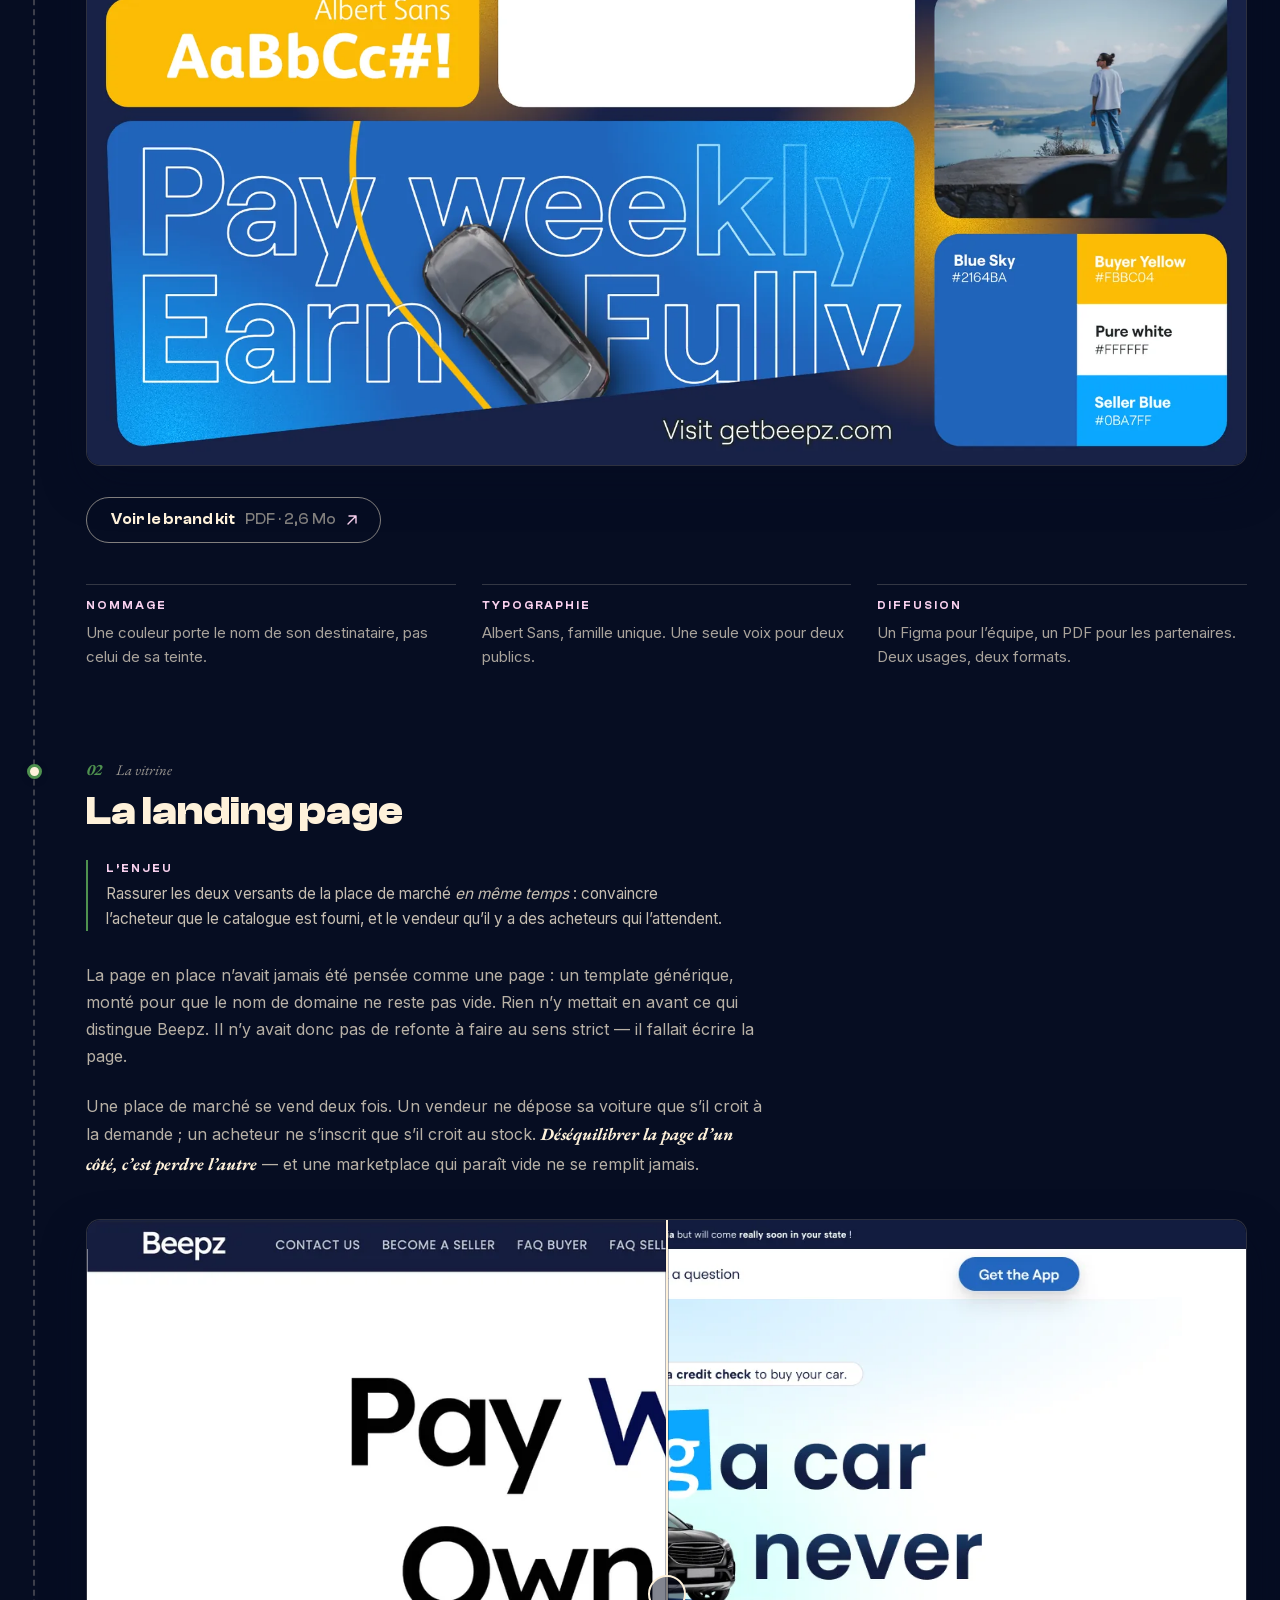
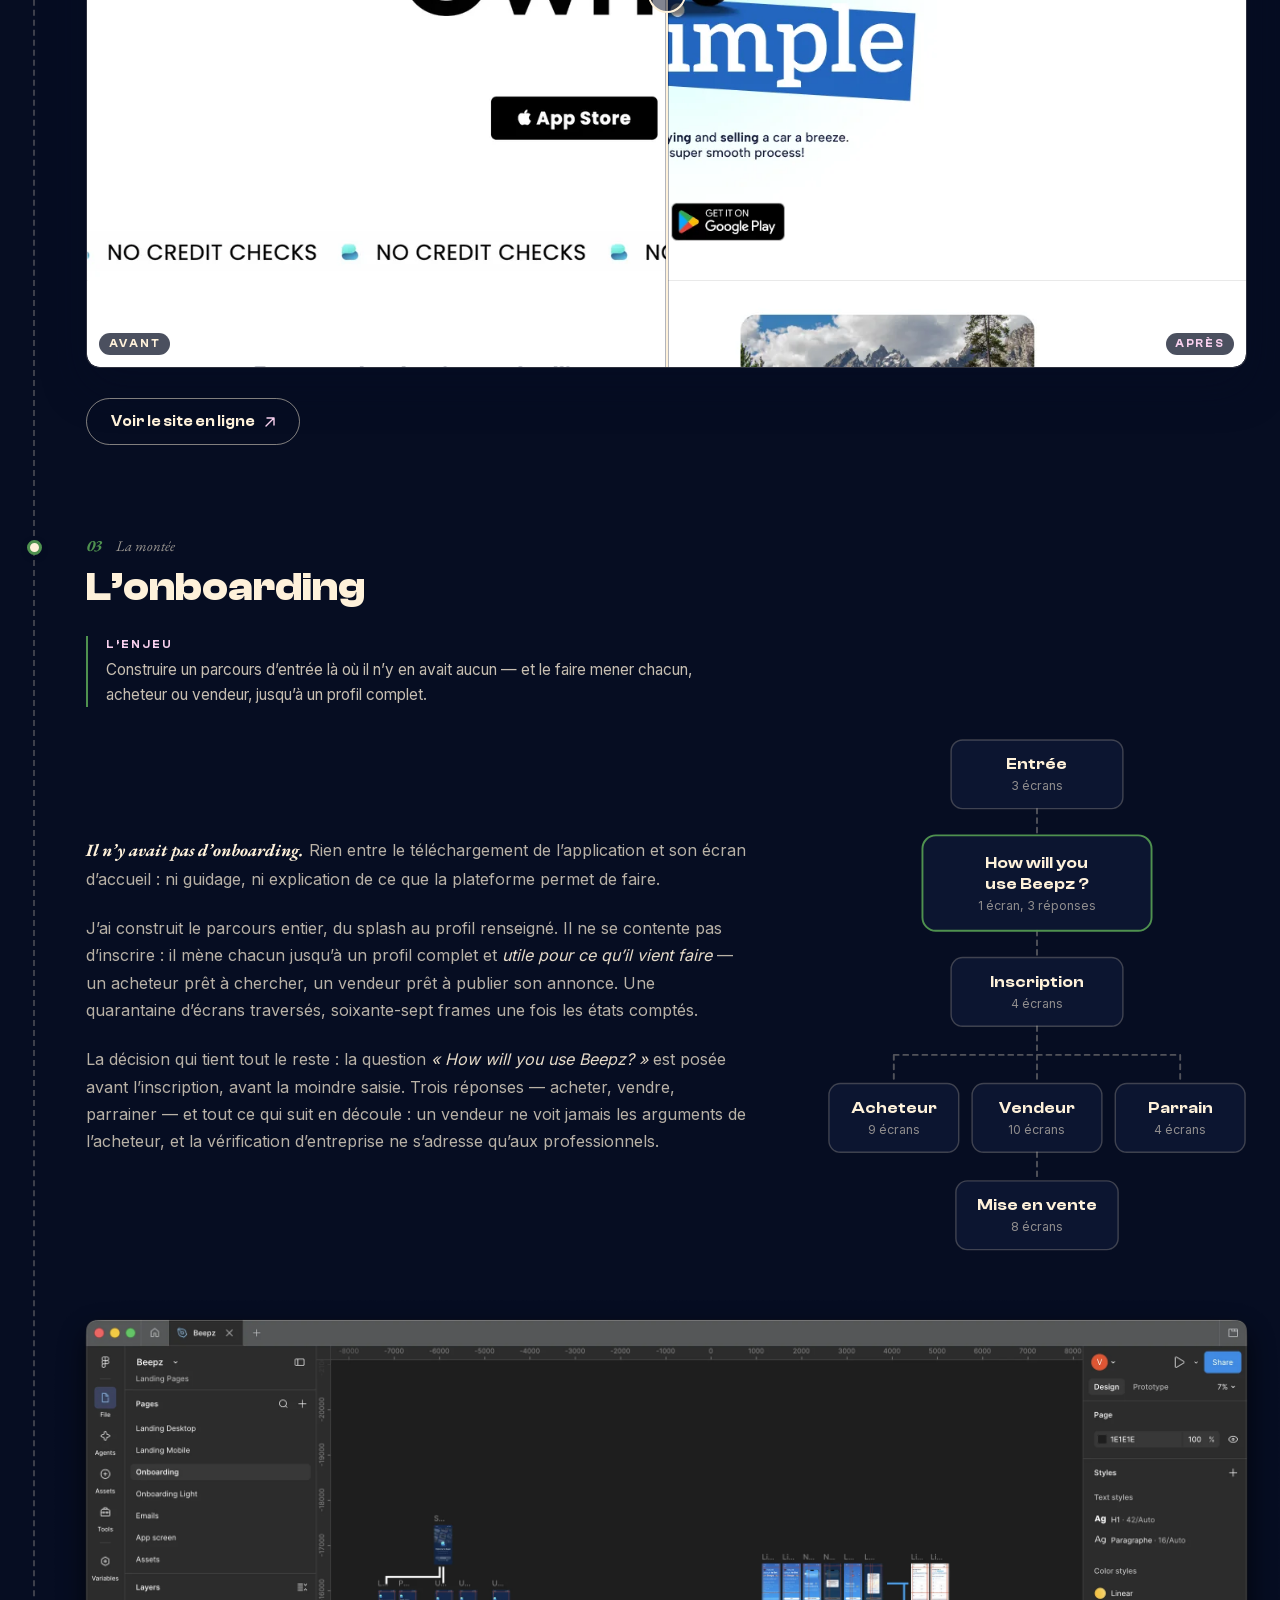
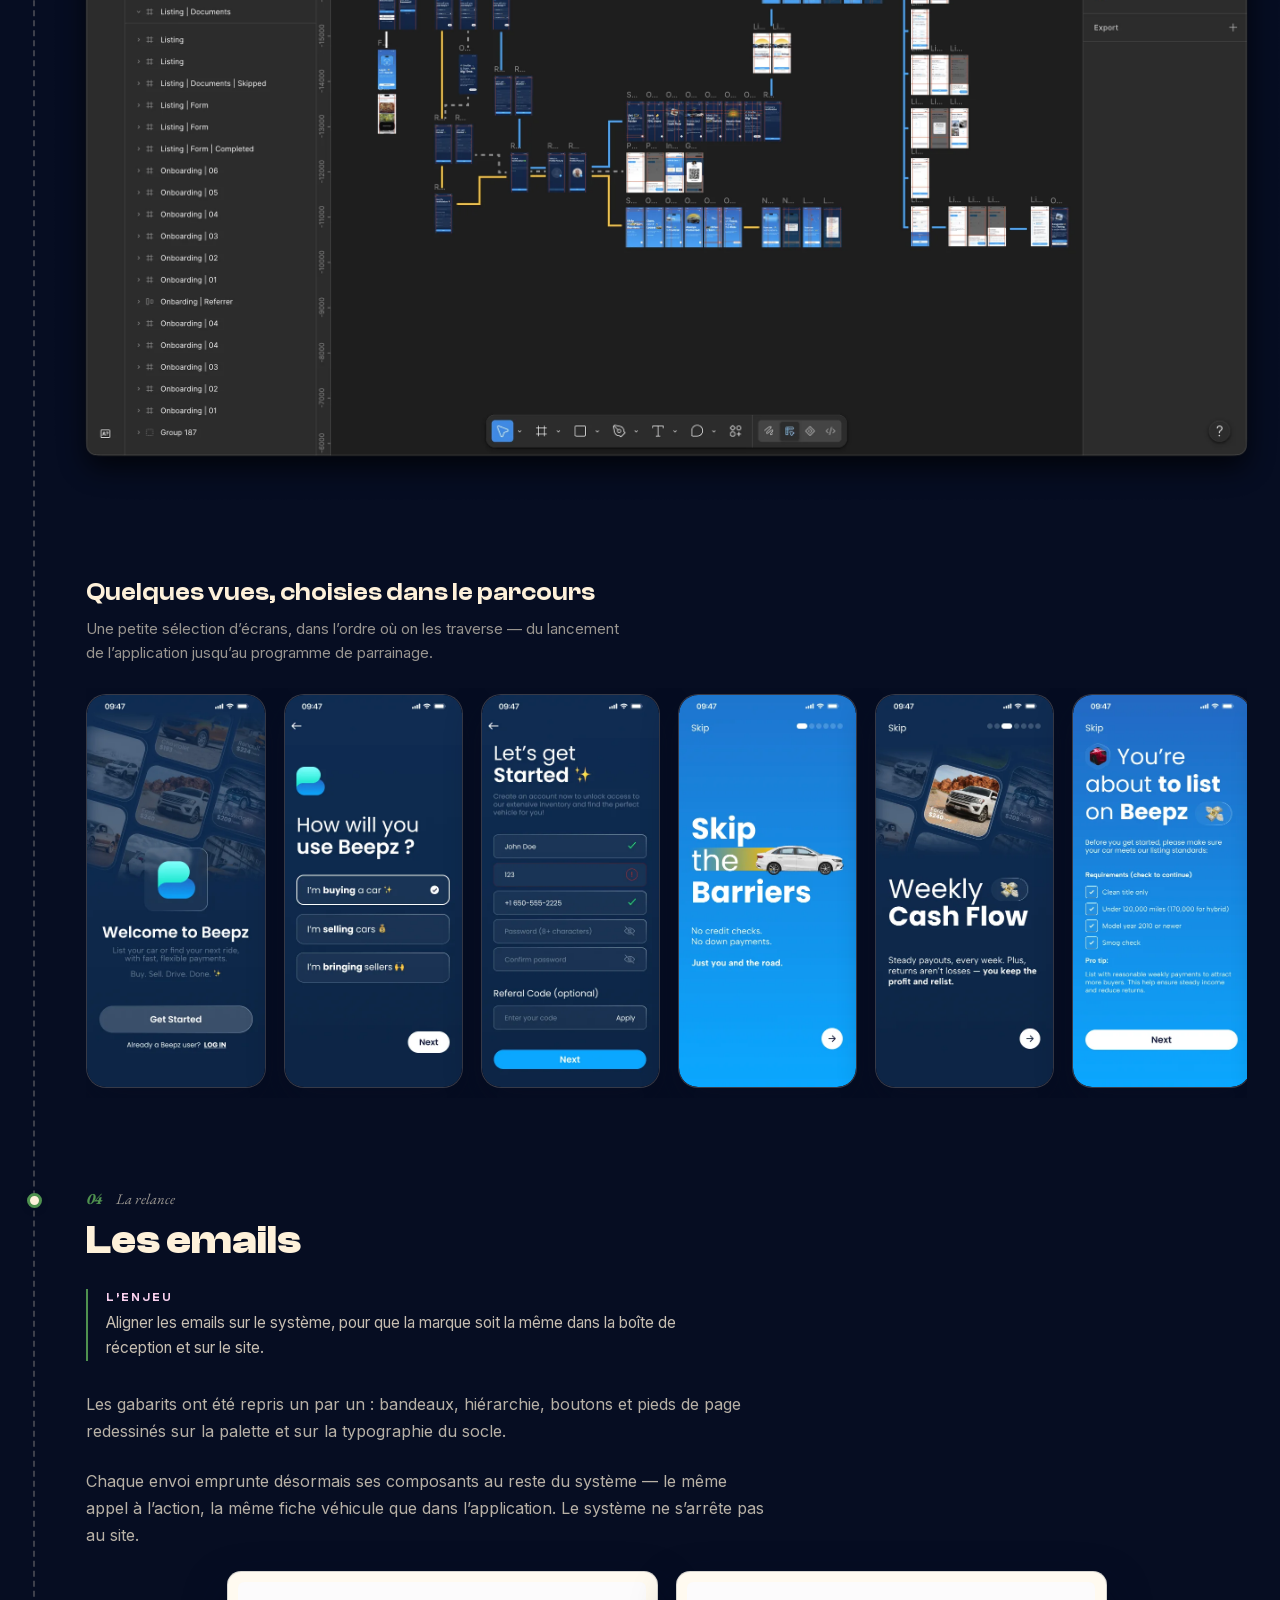
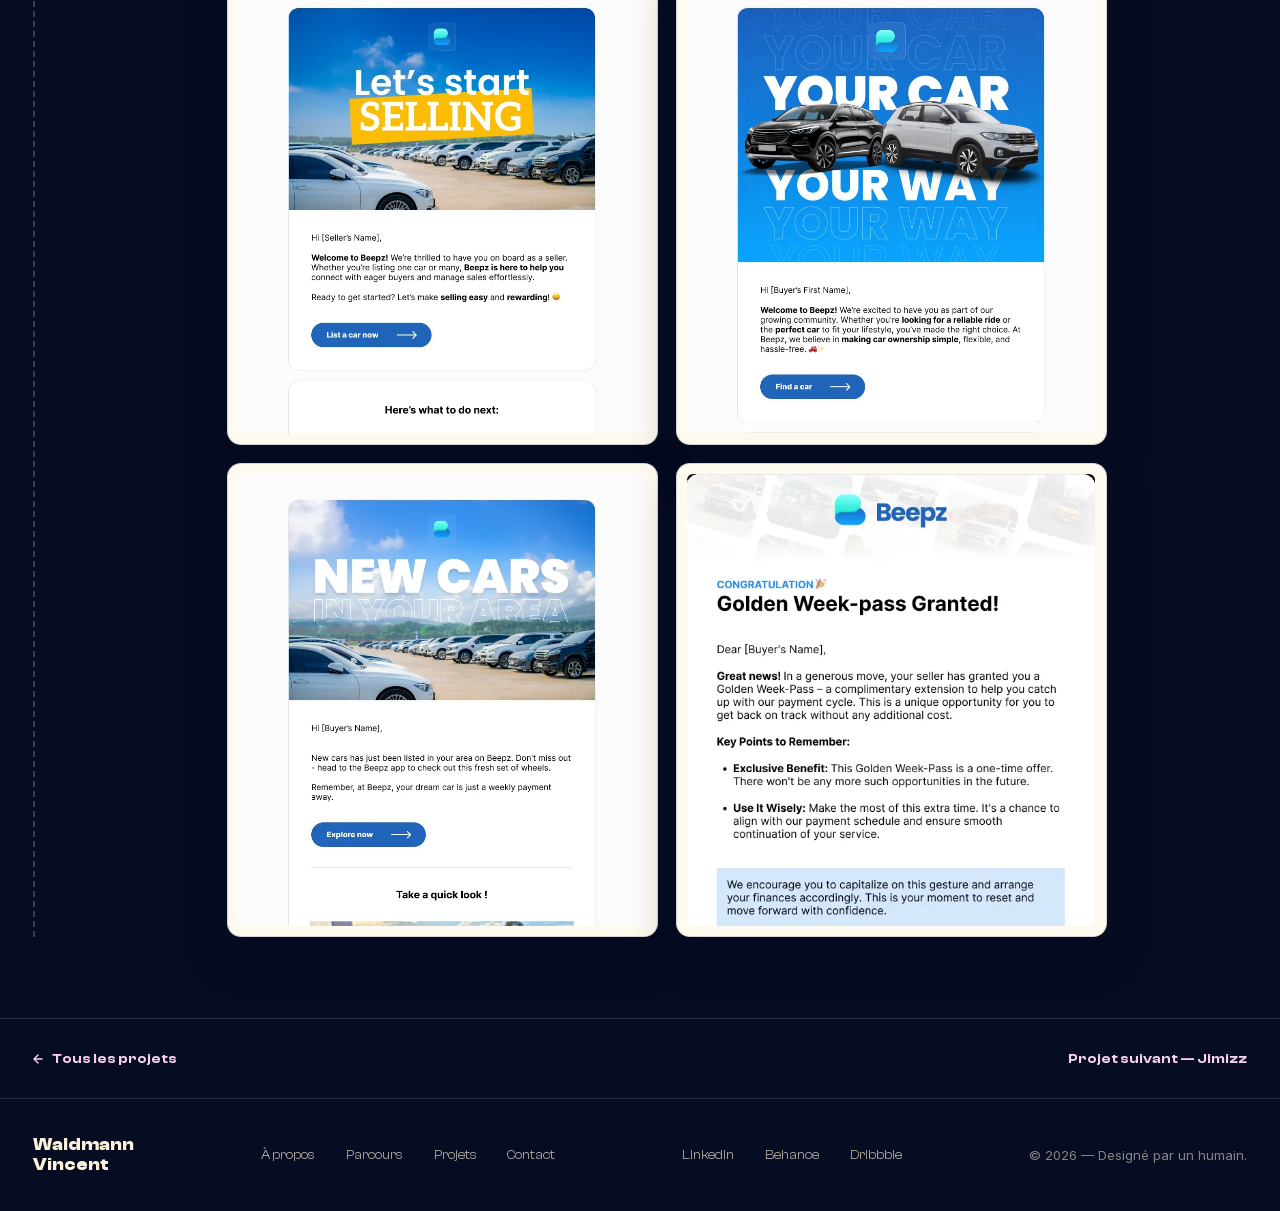
==== commit 710dc097: "CV téléchargeable, adresse du domaine, et un portfolio PDF À propos : le bouton CV cesse d'être un <" ====
--- a/projet-beepz.html
+++ b/projet-beepz.html
@@ -5,7 +5,7 @@
 <meta name="viewport" content="width=device-width, initial-scale=1.0">
 <title>Beepz — Vincent Waldmann</title>
 <meta name="description" content="Étude de cas Beepz : place de marché automobile californienne. Un design système, appliqué et éprouvé sur la landing page et les emails.">
-<link rel="stylesheet" href="css/style.css?v=0.32">
+<link rel="stylesheet" href="css/style.css?v=0.33">
 
 <!-- L'ICÔNE DU SITE. Les trois fichiers sont à la RACINE du dépôt et non dans
      `assets/`, qui se range par page : ils n'appartiennent à aucune page, et
@@ -63,7 +63,7 @@
 <!-- LE VOILE DE TRANSITION, en tête et sur les quatre pages : sa moitié
      « arrivée » doit s'exécuter avant le premier rendu, sinon la page apparaît
      un instant à nu avant d'être recouverte. Voir l'en-tête de `js/veil.js`. -->
-<script src="js/veil.js?v=0.32"></script>
+<script src="js/veil.js?v=0.33"></script>
 
 <!-- La motion de la page, en trois lignes et AVANT le premier rendu.
 
@@ -99,7 +99,7 @@
   <span class="banner__flag">Site en cours de construction.</span>
   <span>Des bugs peuvent apparaître.</span>
   <!-- Posé par tools/bump_version.py, avec les ?v= du <head> : ne pas éditer à la main. -->
-  <span class="banner__version">v0.32</span>
+  <span class="banner__version">v0.33</span>
 </div>
 
 <header class="site-header">
@@ -838,7 +838,7 @@
   </div>
 </footer>
 
-<script src="js/main.js?v=0.32"></script>
+<script src="js/main.js?v=0.33"></script>
 
 </body>
 </html>
--- a/css/style.css
+++ b/css/style.css
@@ -1107,6 +1107,17 @@
   --pull: max(0px, calc(50vh - 260px));
   margin-top: calc(-1 * var(--pull));
 
+  /* LA SECTION N'ATTRAPE PAS LE POINTEUR TANT QUE LA CARTE N'EST PAS OUVERTE,
+     et c'est la contrepartie de la remontée ci-dessus : la piste couvre le bas
+     d'À propos sur `--pull` (jusqu'à 271px), donc elle avalait les clics des
+     boutons de CV qui s'y trouvent. Ça ne s'est pas vu tant que ce bouton était
+     un <span> inerte — il n'y avait rien à cliquer dessous. La règle est sur la
+     SECTION et pas sur la scène : c'est la piste entière qui recouvre, pas
+     seulement elle. Ce qui doit redevenir cliquable le redit pour soi (la scène
+     et le HUD, une fois ouverts) ; les gestes du parcours, eux, sont écoutés sur
+     `window` et n'en dépendent pas. */
+  pointer-events: none;
+
   /* --open : 0 = carton fermé, 1 = carte plein écran. C'est le SEUL nombre que le
      JS écrit pour la révélation, et il est posé ICI plutôt que sur la scène parce
      que le fil pointillé en a besoin lui aussi — et qu'il est son FRÈRE, donc il
@@ -1132,6 +1143,7 @@
   overflow: hidden;
   isolation: isolate;
   color: var(--cream);
+
 
   /* Toute la géométrie de l'ouverture, que `--open` (hérité de .trail) interpole.
      `--card-w` est déclaré sur .trail, le fil pointillé en a besoin lui aussi. */
@@ -1186,6 +1198,9 @@
   position: sticky;
   top: 0;
   height: 0;
+  /* Décor pur, et il déborde de sa boîte de hauteur nulle : sans ça son tracé
+     passerait devant le bas d'À propos et pourrait manger un clic lui aussi. */
+  pointer-events: none;
   /* Mêmes boîtes qu'À propos (.section puis .about__body) : le fil part ainsi
      exactement sous le bouton, sans un seul calcul de centrage à refaire. */
   box-sizing: border-box;
@@ -1471,6 +1486,8 @@
 
 /* Tant que la carte n'est pas ouverte, le bouton du HUD est invisible : il ne
    doit pas non plus être cliquable ni atteignable au clavier. */
+.trail.is-open .trail__stage { pointer-events: auto; }
+
 .trail__hud { pointer-events: none; }
 .trail.is-open .trail__hud { pointer-events: auto; }
 
@@ -2162,21 +2179,47 @@
 }
 
 /* --- Le bouton CV --- */
+/* Les deux CV, français puis anglais. La marge du haut vit sur la RANGÉE et
+   non sur les boutons : deux marges voisines n'en font pas une, et le second
+   bouton se serait décalé du premier en passant à la ligne. */
+.about__cv-row {
+  display: flex;
+  flex-wrap: wrap;
+  align-items: center;
+  gap: 12px;
+  margin-top: clamp(6px, 1vh, 14px);
+}
+
 .about__cv {
   font-family: var(--font-display);
   display: inline-flex;
   align-items: center;
   gap: .7em;
-  margin-top: clamp(6px, 1vh, 14px);
   padding: 1em 1.8em;
   border: 1px solid rgb(var(--cream-rgb) / .5);
   border-radius: 999px;
   font-size: clamp(14px, 1.35vw, 20px);
   font-weight: 600;
   color: var(--cream);
+  transition: background-color .2s ease;
+}
+
+/* Le survol ne vient QU'avec le lien — même règle que `a.contact__mail:hover` :
+   tant que le CV manquait, le bouton était un <span>, et rien ne devait
+   promettre un clic qui n'existait pas. */
+a.about__cv:hover { background-color: rgb(var(--cream-rgb) / .08); }
+
+/* L'anglais est la seconde porte : même pastille, moins appuyée. */
+.about__cv--alt {
+  border-color: rgb(var(--cream-rgb) / .28);
+  color: rgb(var(--cream-rgb) / .82);
+  font-weight: 500;
+  font-size: clamp(13px, 1.15vw, 17px);
+  padding: .85em 1.5em;
 }
 
 .about__cv-arrow { color: var(--pink); flex: none; }
+.about__cv--alt .about__cv-arrow { color: rgb(var(--cream-rgb) / .55); }
 
 /* ---------- Contact ---------- */
 /* Centré comme la tête de section : un bloc à la largeur de son contenu,
@@ -2395,12 +2438,18 @@
 
 /* No pinning, no camera: a plain vertical timeline instead */
 @media (prefers-reduced-motion: reduce) {
-  .trail { height: auto; }
+  /* `--pull` ne sert qu'à tenir le fil pointillé de longueur constante jusqu'au
+     carton : ici il n'y a ni carton ni fil, et le recouvrement d'À propos ne
+     ferait que masquer ses boutons. */
+  .trail { height: auto; --pull: 0px; }
 
   .trail__stage {
     position: static;
     height: auto;
     padding: 40px 20px 56px;
+    /* Plus rien ne recouvre rien, et `is-open` n'existe pas dans ce mode : le
+       texte de la frise doit redevenir sélectionnable. */
+    pointer-events: auto;
   }
 
   .trail__map {
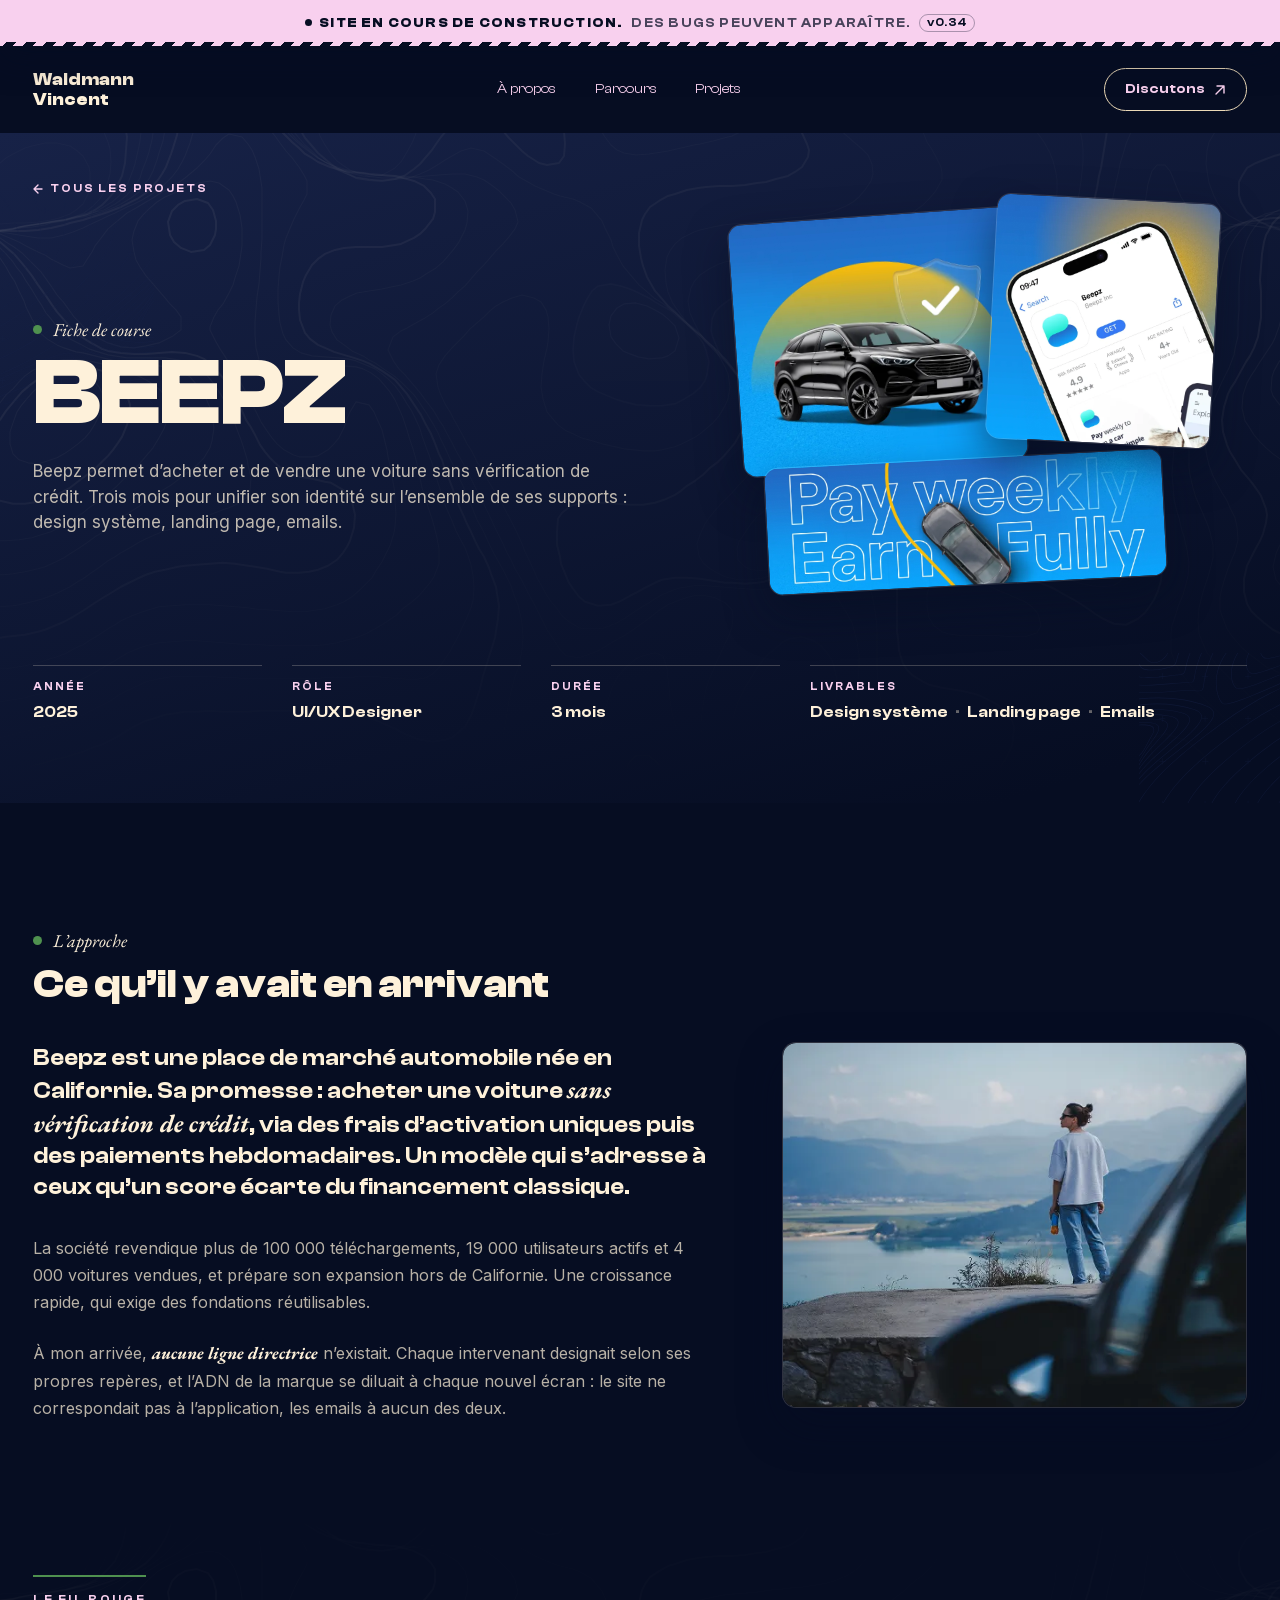
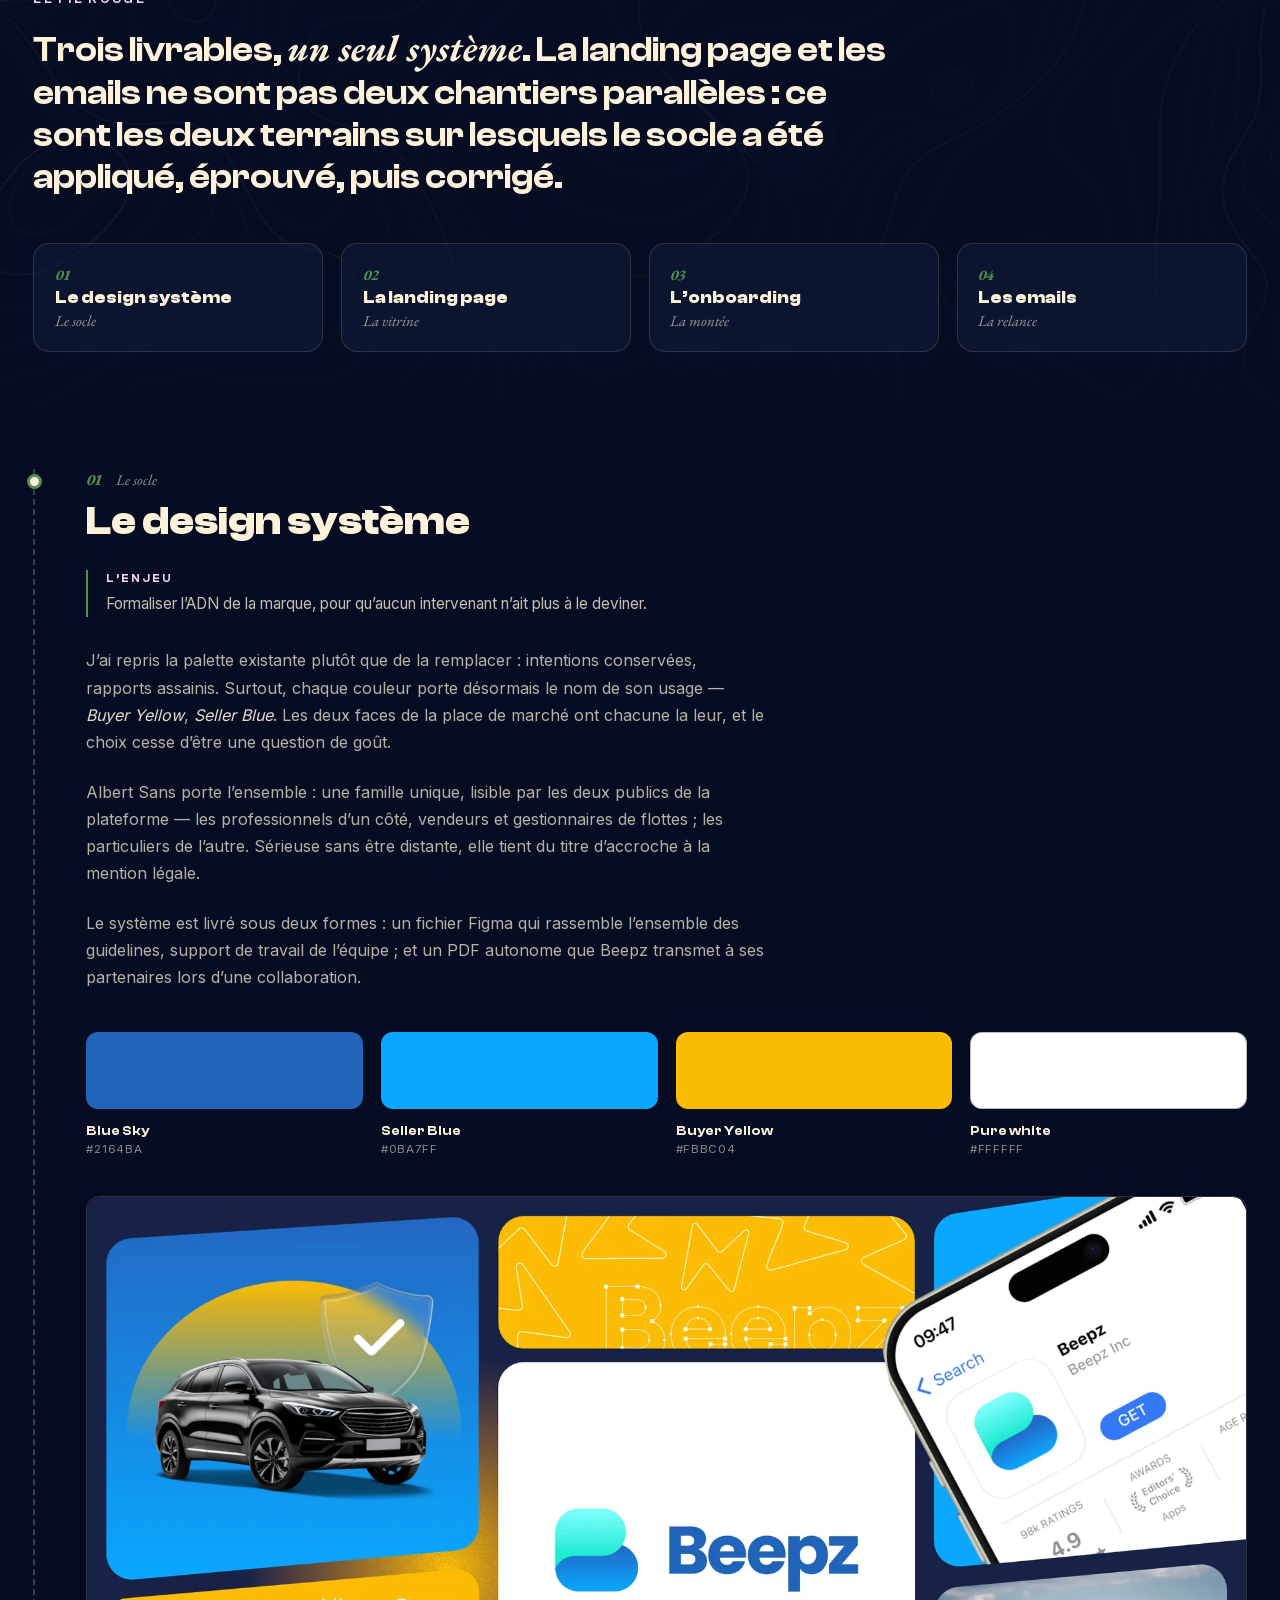
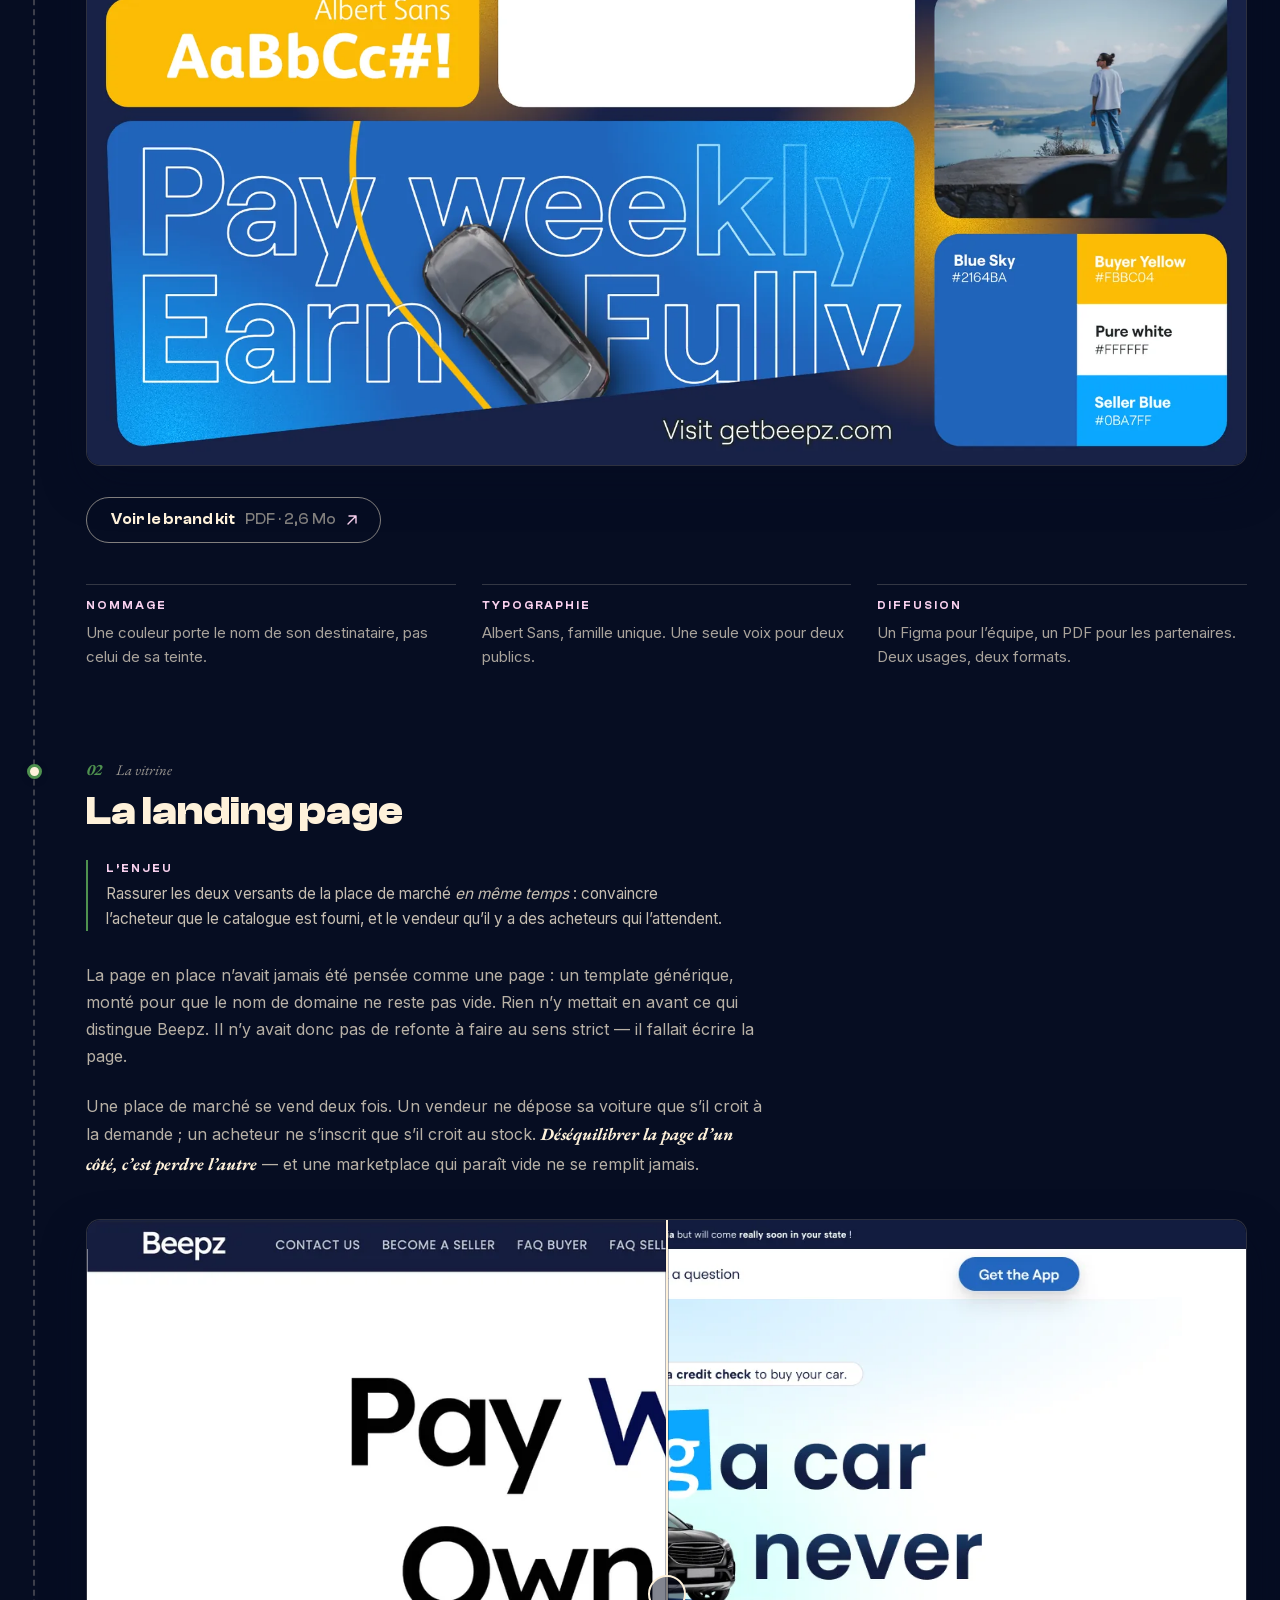
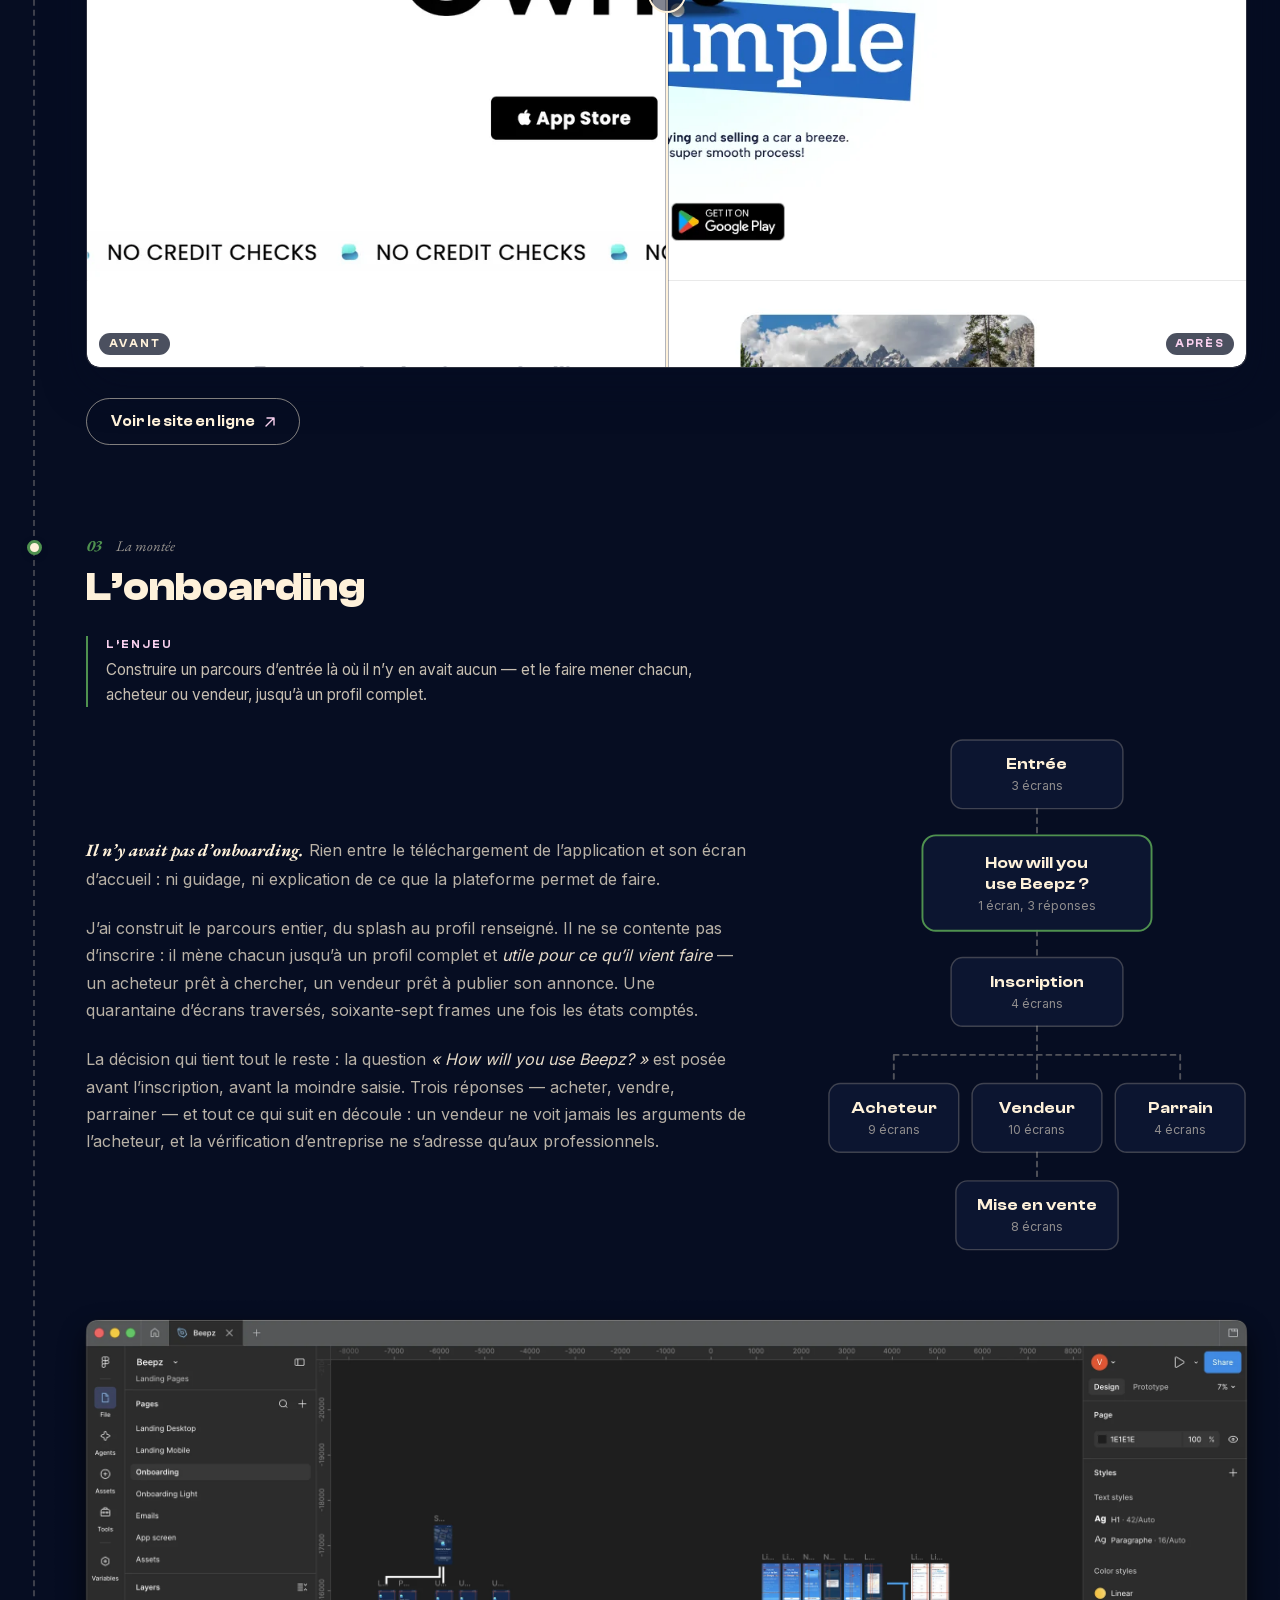
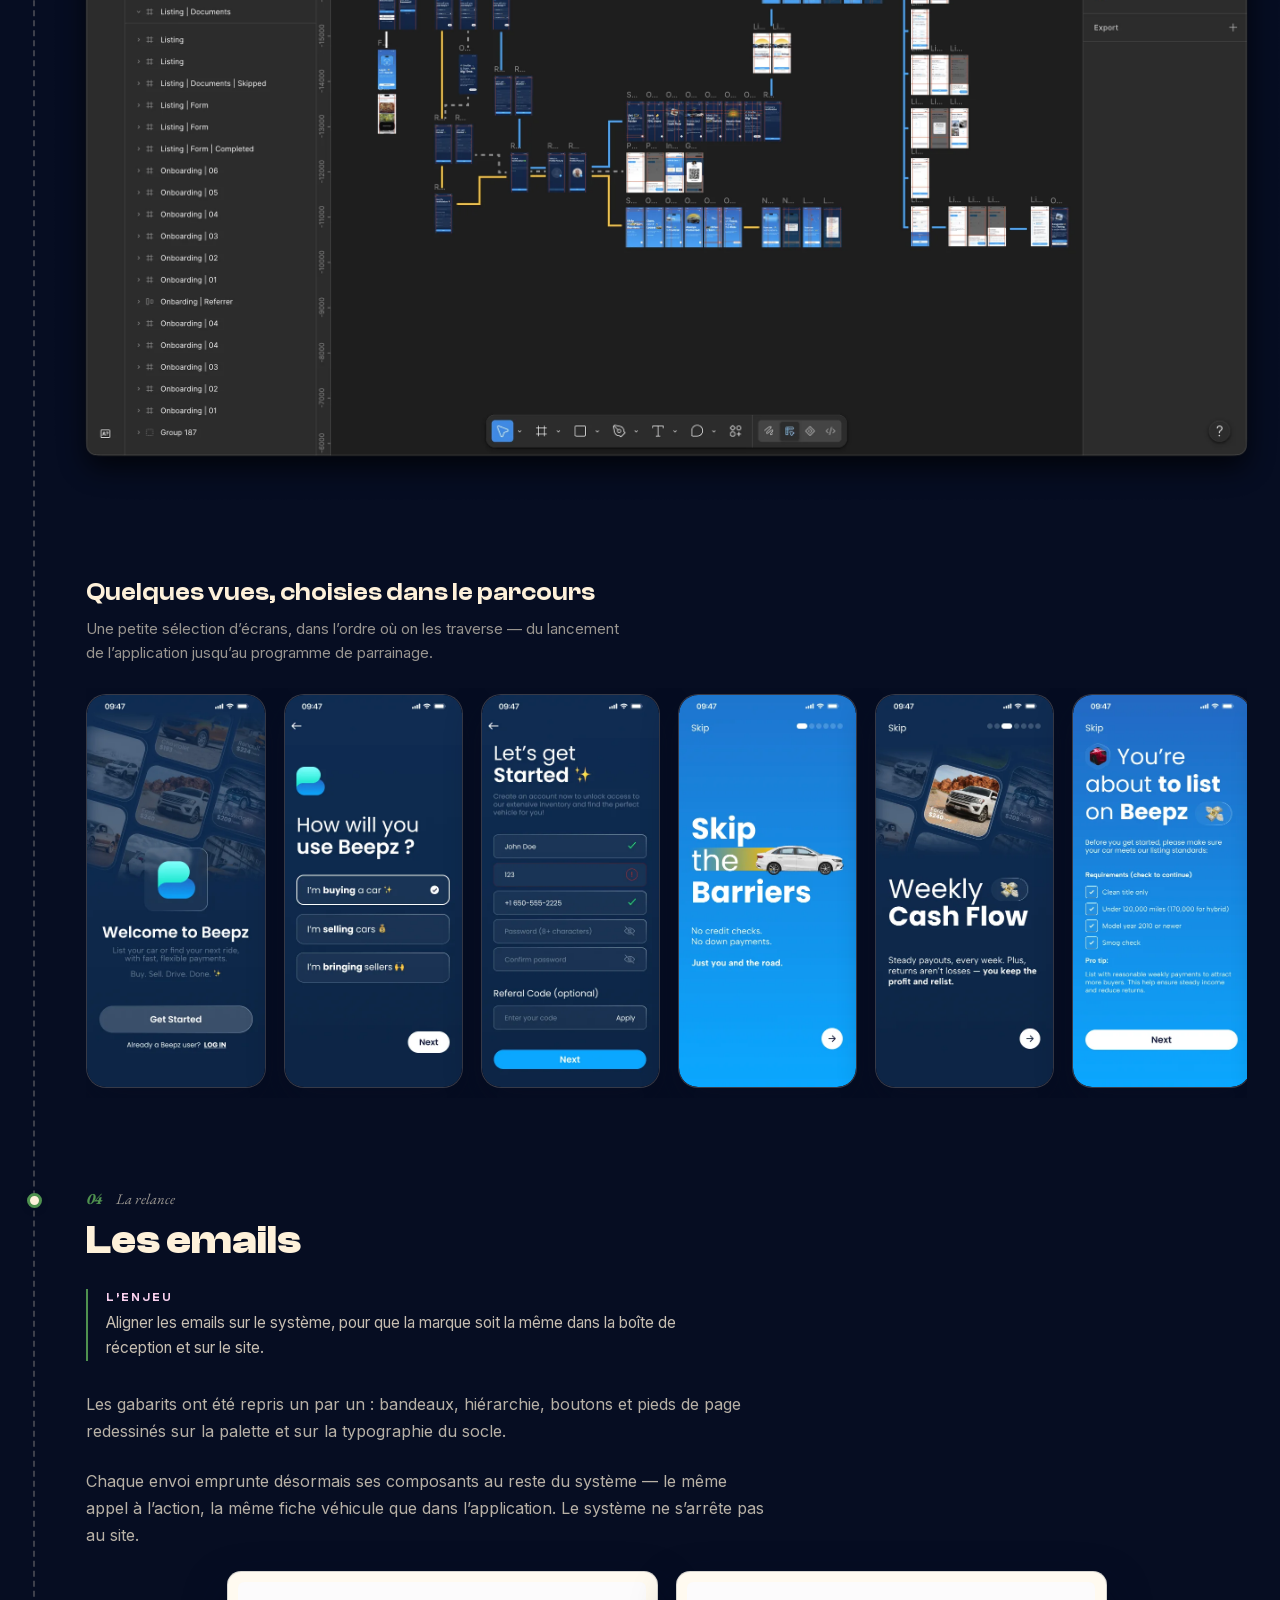
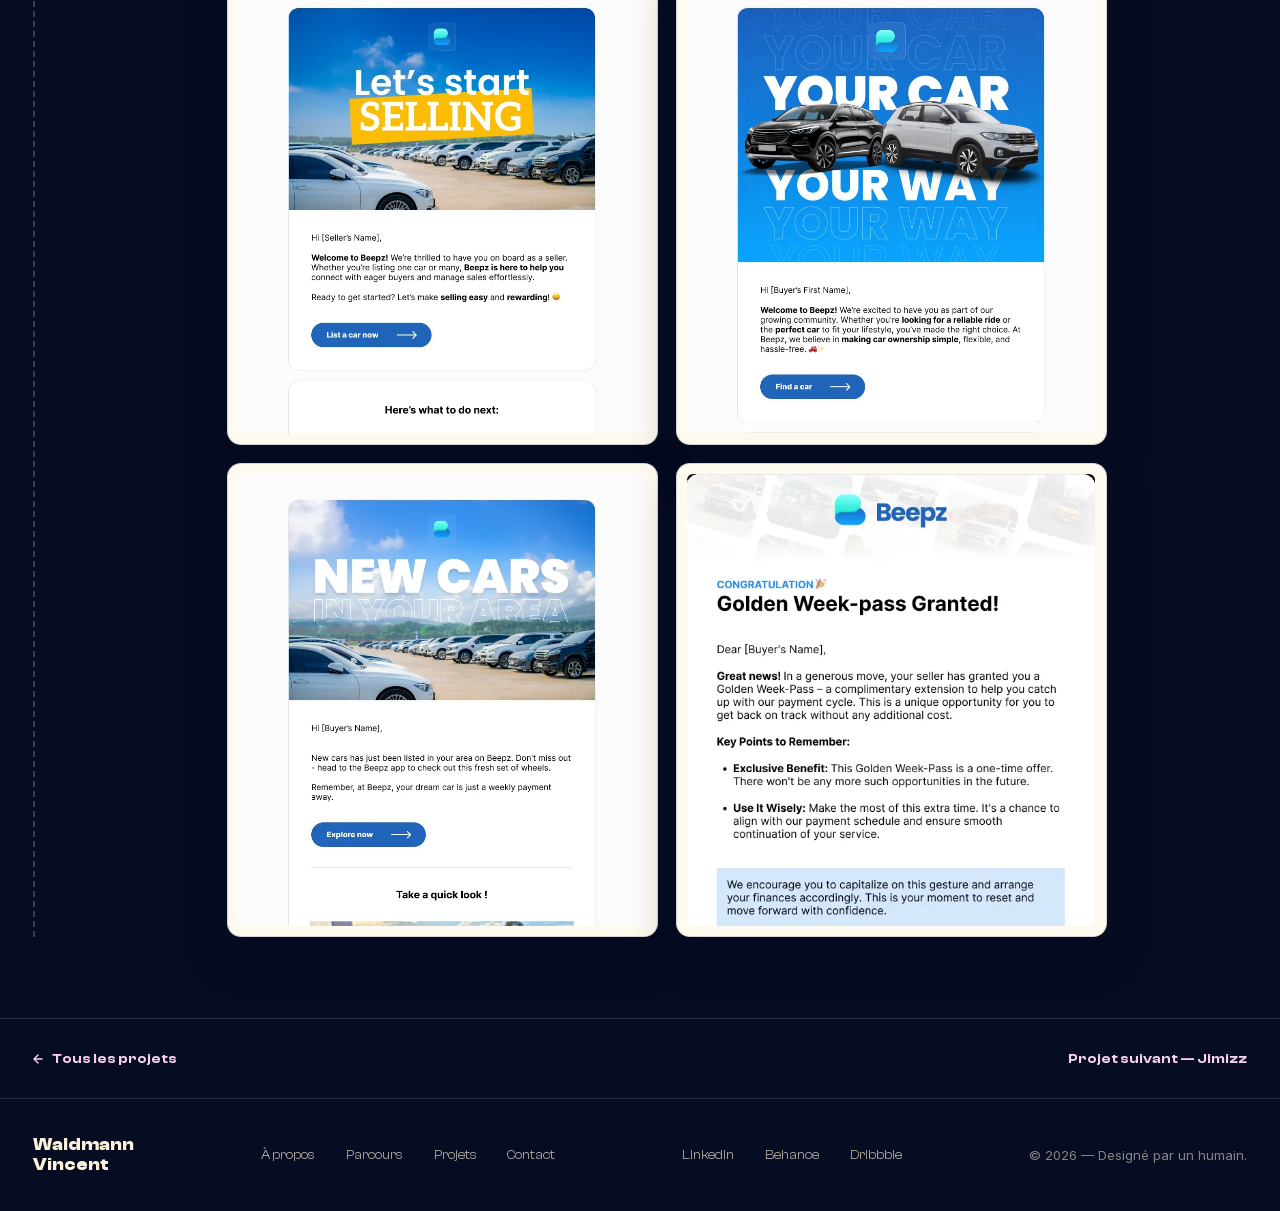
==== commit 2be8343e: "CV : les deux langues d'accord, et Budapest revient à 2023 Les deux exports portent la même chronolo" ====
--- a/projet-beepz.html
+++ b/projet-beepz.html
@@ -5,7 +5,7 @@
 <meta name="viewport" content="width=device-width, initial-scale=1.0">
 <title>Beepz — Vincent Waldmann</title>
 <meta name="description" content="Étude de cas Beepz : place de marché automobile californienne. Un design système, appliqué et éprouvé sur la landing page et les emails.">
-<link rel="stylesheet" href="css/style.css?v=0.33">
+<link rel="stylesheet" href="css/style.css?v=0.34">
 
 <!-- L'ICÔNE DU SITE. Les trois fichiers sont à la RACINE du dépôt et non dans
      `assets/`, qui se range par page : ils n'appartiennent à aucune page, et
@@ -63,7 +63,7 @@
 <!-- LE VOILE DE TRANSITION, en tête et sur les quatre pages : sa moitié
      « arrivée » doit s'exécuter avant le premier rendu, sinon la page apparaît
      un instant à nu avant d'être recouverte. Voir l'en-tête de `js/veil.js`. -->
-<script src="js/veil.js?v=0.33"></script>
+<script src="js/veil.js?v=0.34"></script>
 
 <!-- La motion de la page, en trois lignes et AVANT le premier rendu.
 
@@ -99,7 +99,7 @@
   <span class="banner__flag">Site en cours de construction.</span>
   <span>Des bugs peuvent apparaître.</span>
   <!-- Posé par tools/bump_version.py, avec les ?v= du <head> : ne pas éditer à la main. -->
-  <span class="banner__version">v0.33</span>
+  <span class="banner__version">v0.34</span>
 </div>
 
 <header class="site-header">
@@ -838,7 +838,7 @@
   </div>
 </footer>
 
-<script src="js/main.js?v=0.33"></script>
+<script src="js/main.js?v=0.34"></script>
 
 </body>
 </html>
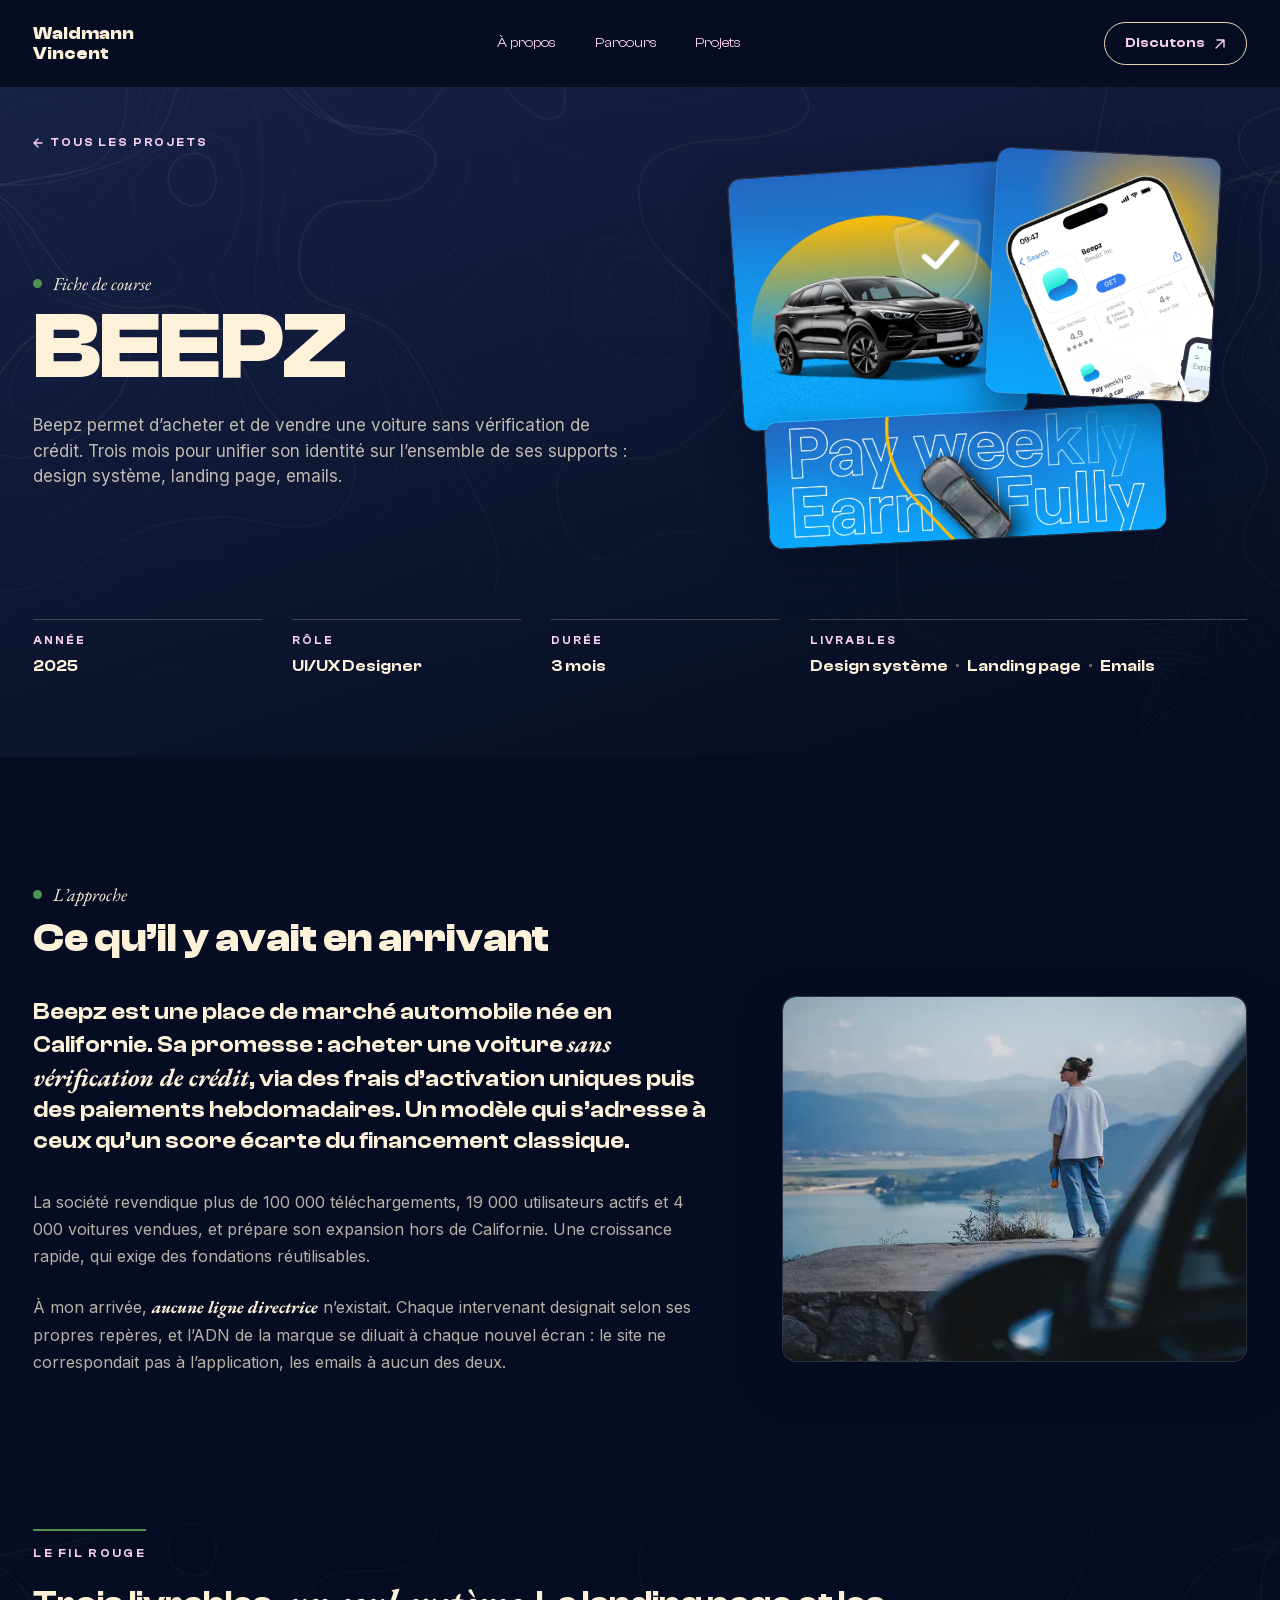
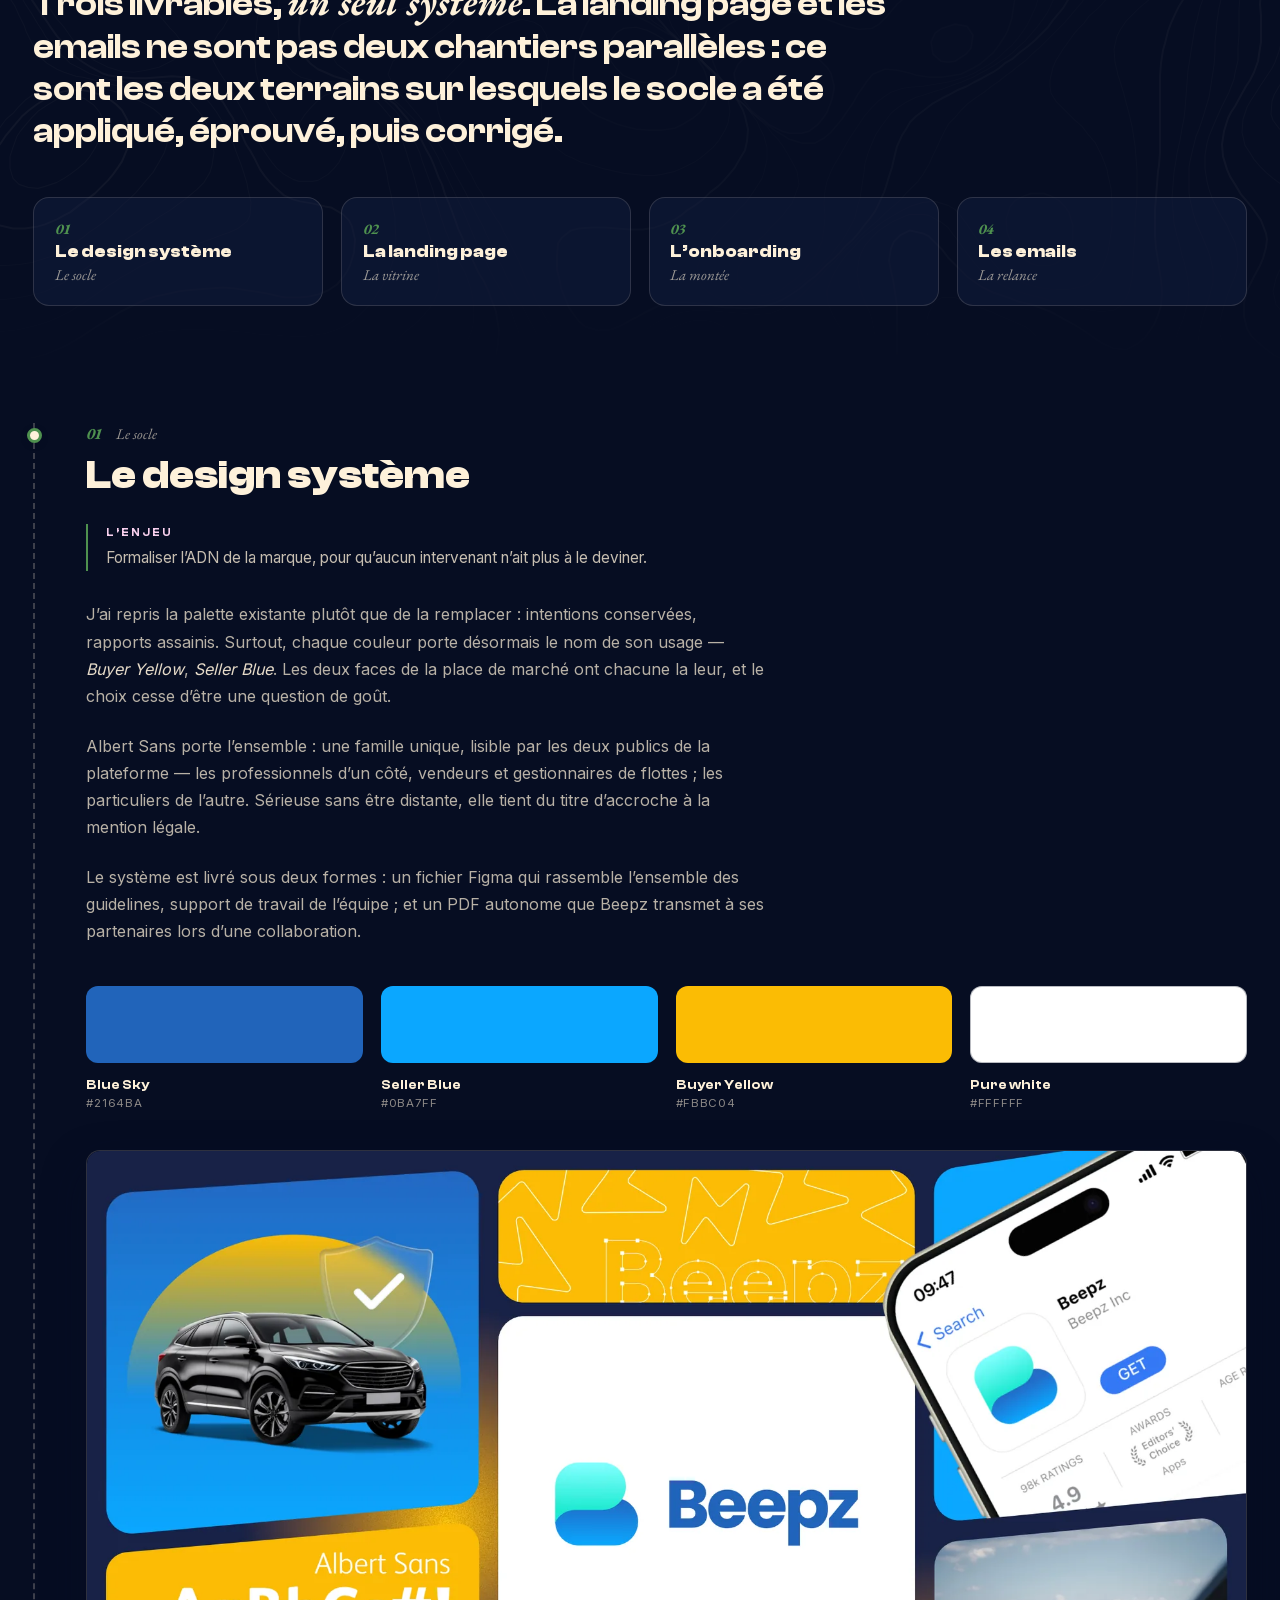
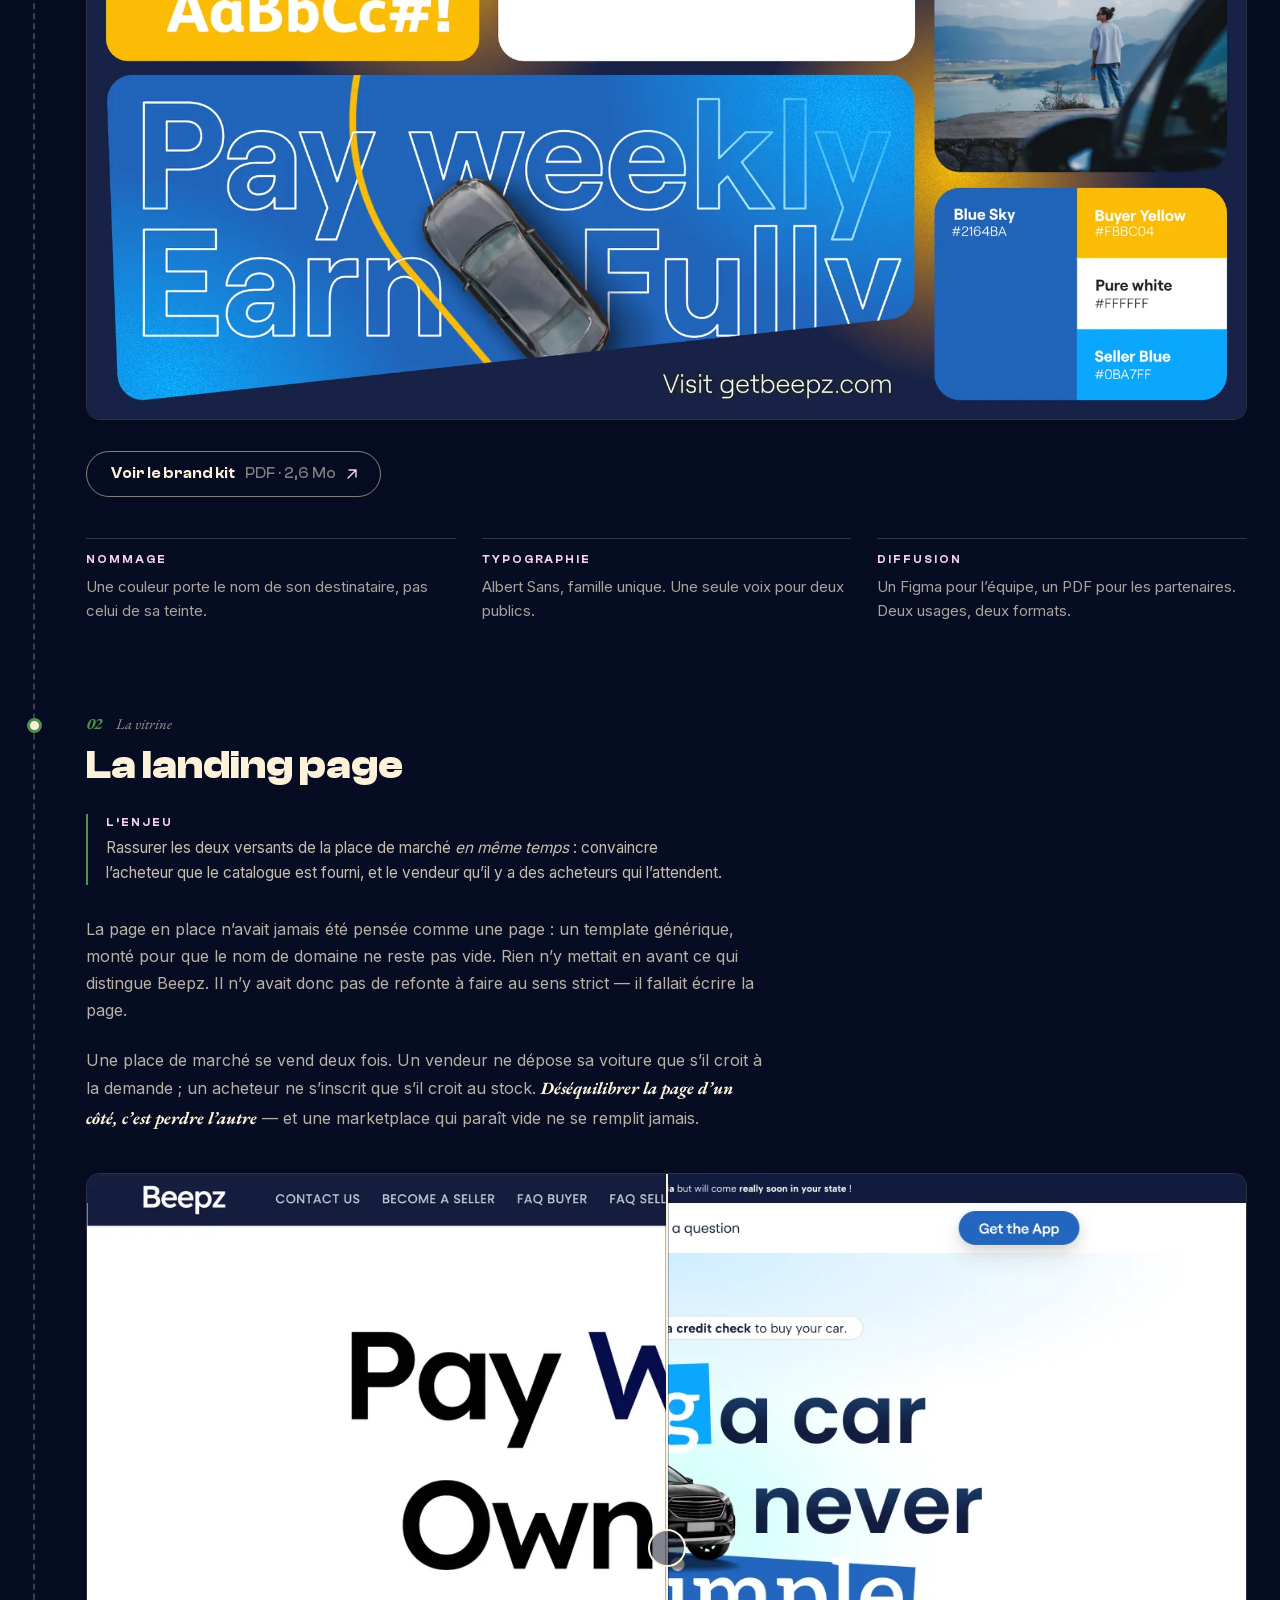
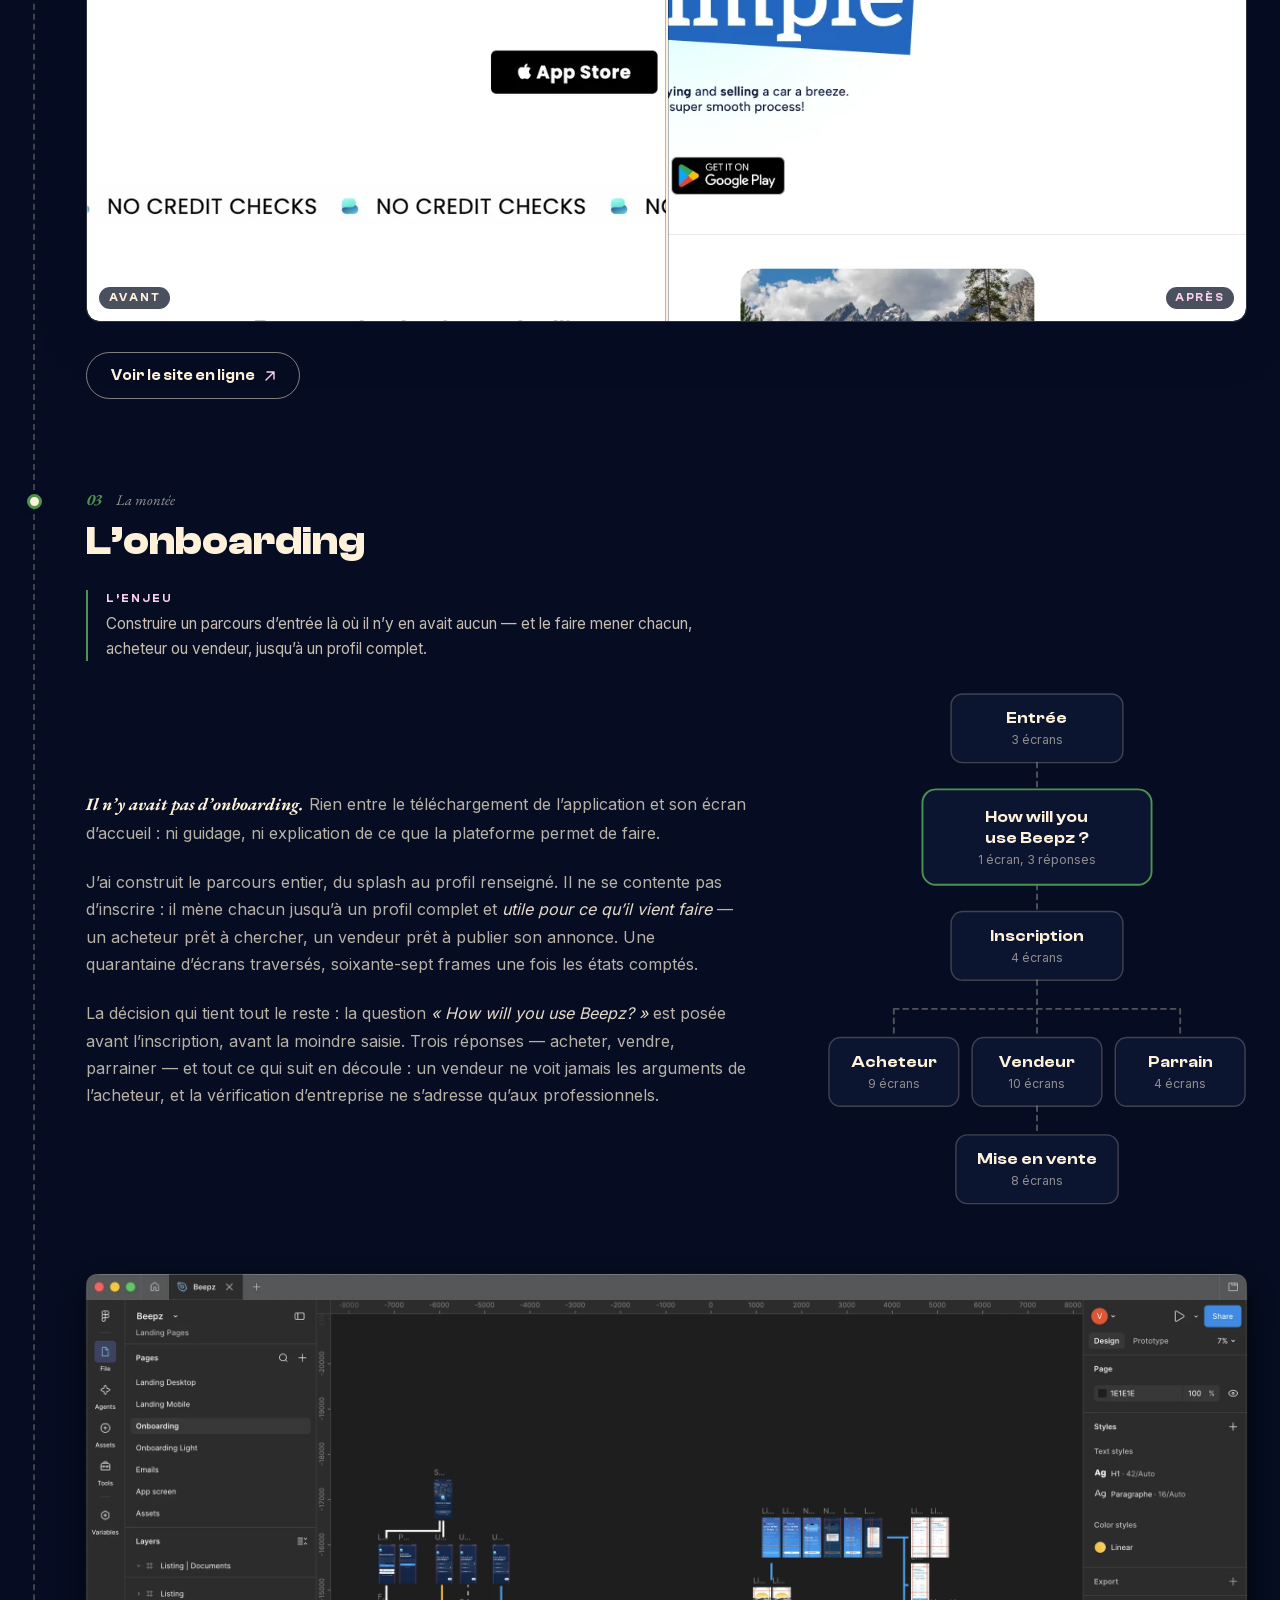
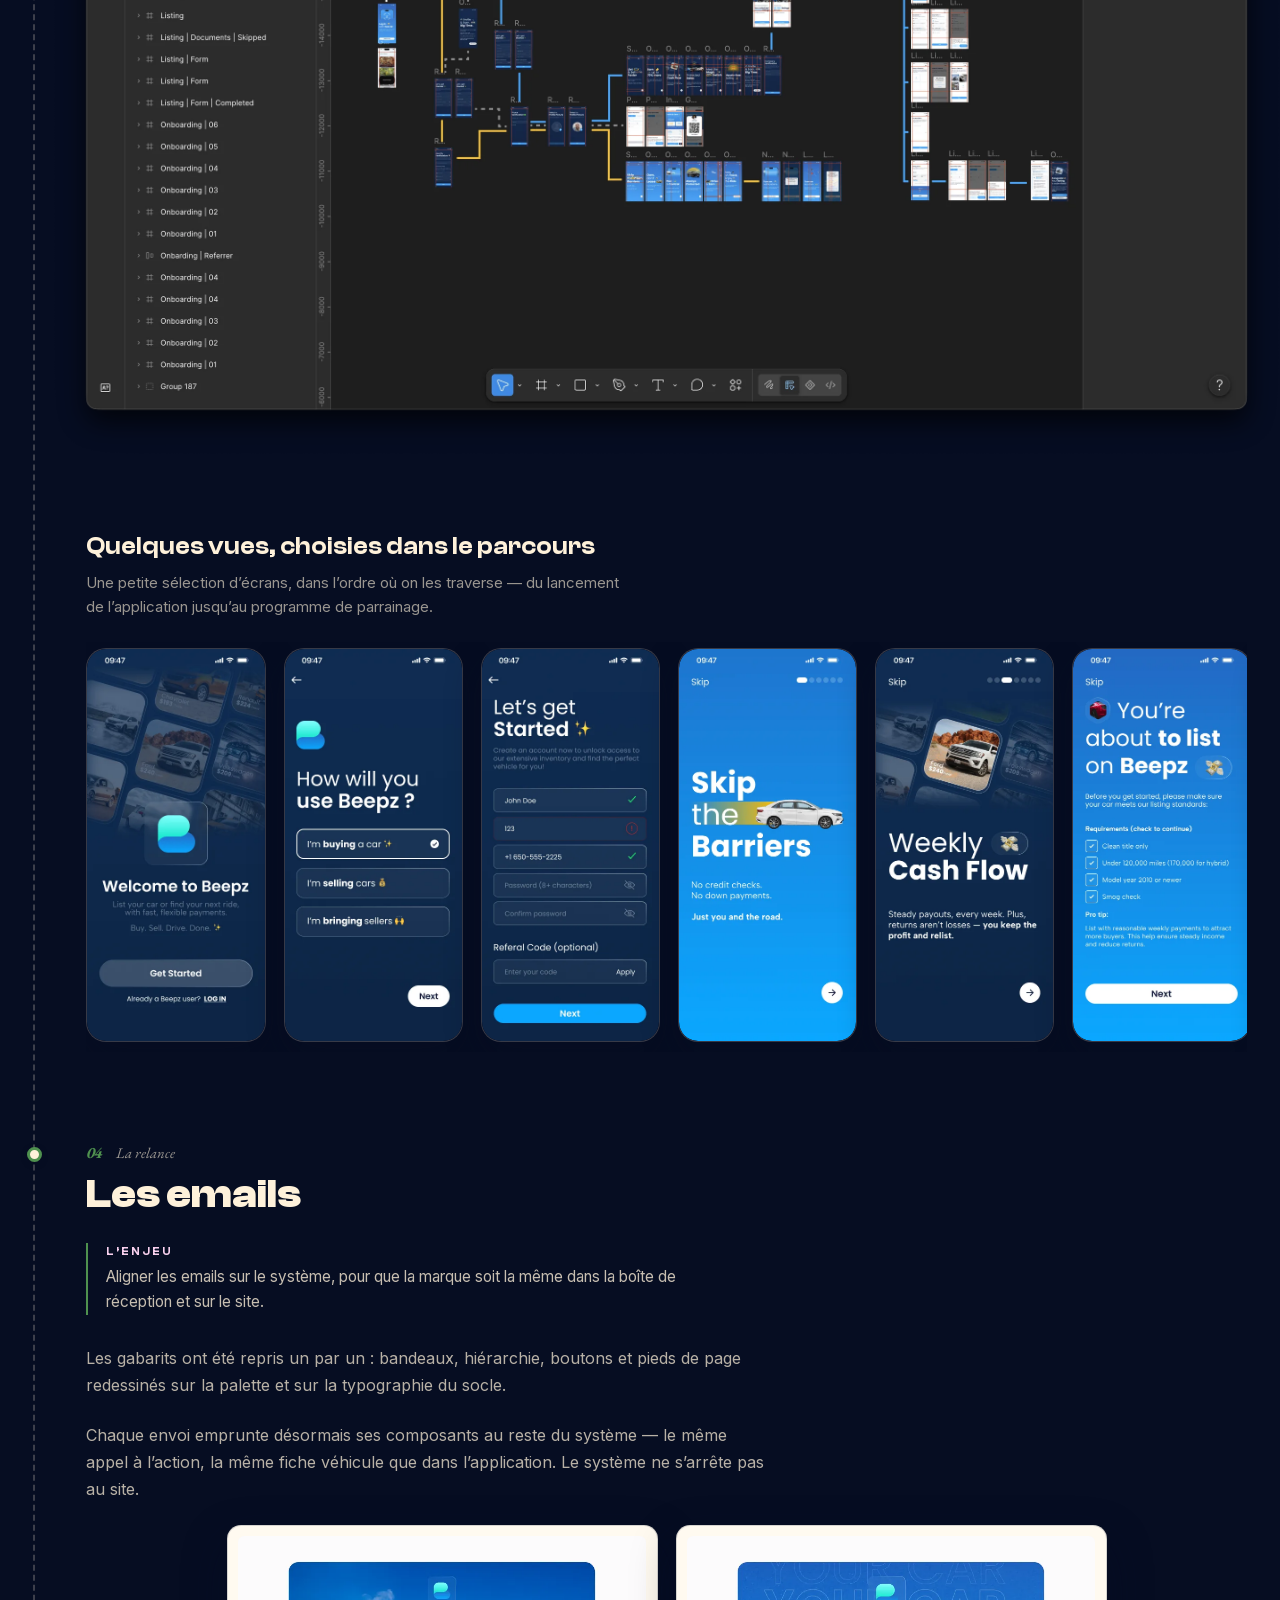
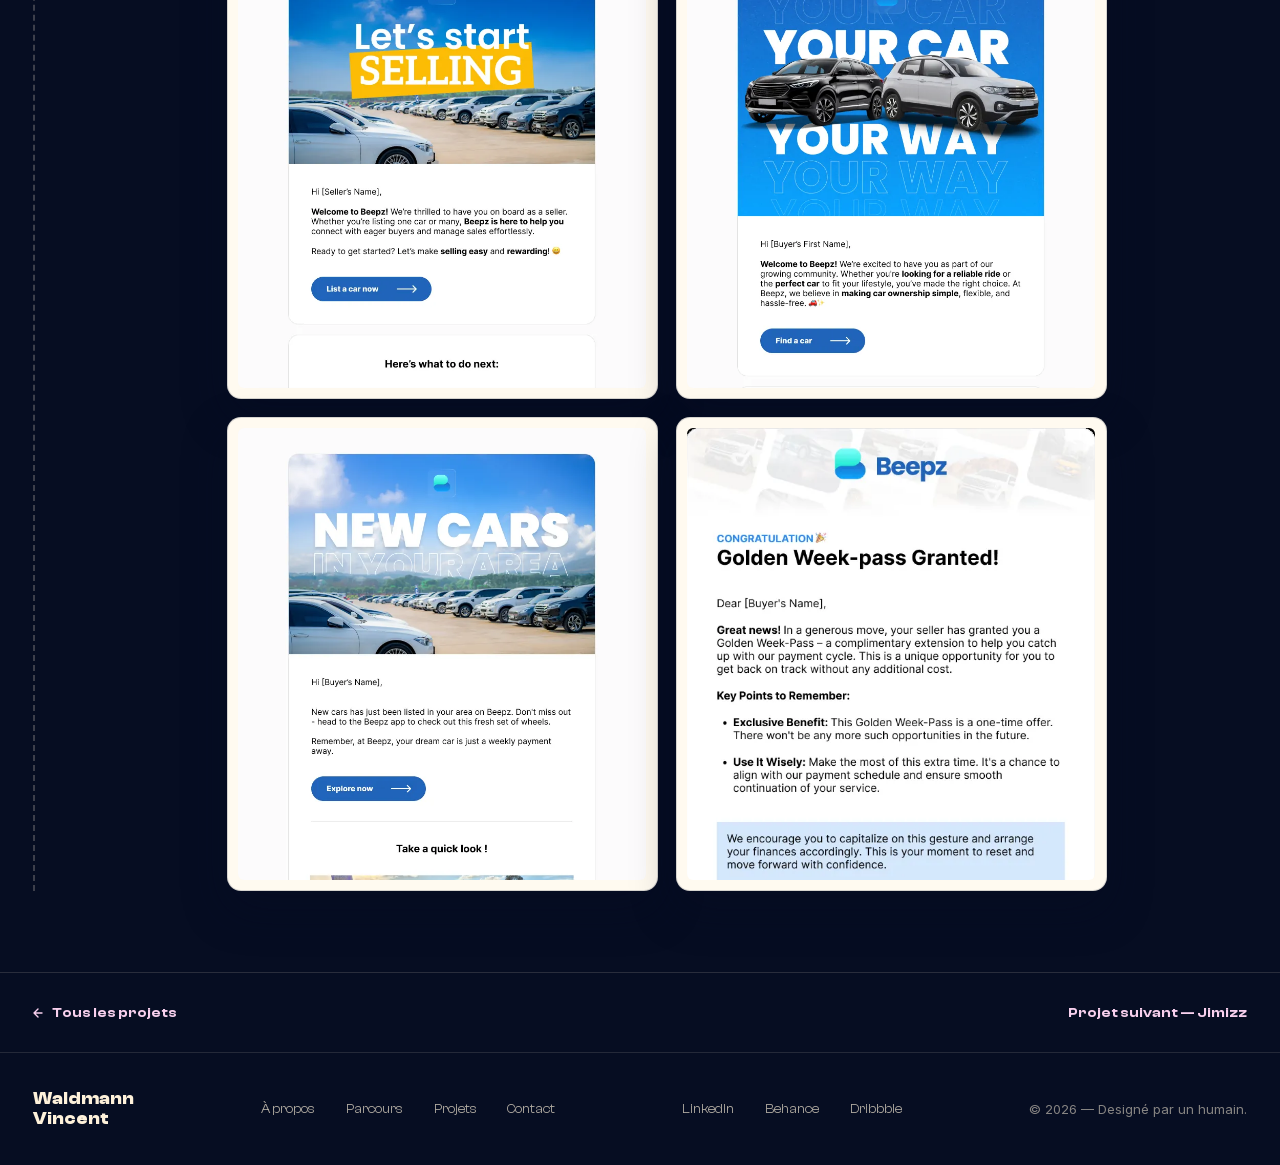
==== commit 79c26255: "Mousqueton de la carte, bandeau de chantier retiré, portes NSFW des sites J&M - Parcours : un mousqu" ====
--- a/projet-beepz.html
+++ b/projet-beepz.html
@@ -5,7 +5,7 @@
 <meta name="viewport" content="width=device-width, initial-scale=1.0">
 <title>Beepz — Vincent Waldmann</title>
 <meta name="description" content="Étude de cas Beepz : place de marché automobile californienne. Un design système, appliqué et éprouvé sur la landing page et les emails.">
-<link rel="stylesheet" href="css/style.css?v=0.34">
+<link rel="stylesheet" href="css/style.css?v=0.35">
 
 <!-- L'ICÔNE DU SITE. Les trois fichiers sont à la RACINE du dépôt et non dans
      `assets/`, qui se range par page : ils n'appartiennent à aucune page, et
@@ -63,7 +63,7 @@
 <!-- LE VOILE DE TRANSITION, en tête et sur les quatre pages : sa moitié
      « arrivée » doit s'exécuter avant le premier rendu, sinon la page apparaît
      un instant à nu avant d'être recouverte. Voir l'en-tête de `js/veil.js`. -->
-<script src="js/veil.js?v=0.34"></script>
+<script src="js/veil.js?v=0.35"></script>
 
 <!-- La motion de la page, en trois lignes et AVANT le premier rendu.
 
@@ -90,17 +90,6 @@
 </script>
 </head>
 <body>
-
-<!-- LE BANDEAU DE CHANTIER, à retirer quand le site est fini — ici, dans les
-     trois autres pages, et son bloc dans `css/style.css`, qui emporte tout le
-     reste avec lui. Il est collant en haut de fenêtre ; sa hauteur est le token
-     `--banner-h`, que lisent les ancres et la tête du parcours. -->
-<div class="banner" role="status">
-  <span class="banner__flag">Site en cours de construction.</span>
-  <span>Des bugs peuvent apparaître.</span>
-  <!-- Posé par tools/bump_version.py, avec les ?v= du <head> : ne pas éditer à la main. -->
-  <span class="banner__version">v0.34</span>
-</div>
 
 <header class="site-header">
   <a class="logo" href="./">
@@ -838,7 +827,7 @@
   </div>
 </footer>
 
-<script src="js/main.js?v=0.34"></script>
+<script src="js/main.js?v=0.35"></script>
 
 </body>
 </html>
--- a/css/style.css
+++ b/css/style.css
@@ -308,128 +308,6 @@
 
 html.is-arriving { scroll-behavior: auto; }
 
-/* ---------- Le bandeau de chantier ----------
-   IL EST STICKY ET IL EST ROSE, et les deux sont demandés : il doit rester
-   sous les yeux tant que le débogage n'est pas fini.
-
-   Le rose en FOND est la seule entorse du site à la règle « le rose est une
-   touche de couleur, sur fond foncé uniquement » — c'est justement ce qui le
-   fait sortir d'une page sombre de bout en bout, et c'est ce qu'on lui
-   demande. Rien d'autre n'est ajouté à la palette : le texte, les hachures et
-   la pastille sont de l'encre.
-
-   Sa hauteur est un TOKEN, `--banner-h`, et pas une hauteur libre : trois
-   choses la lisent — le calage des ancres (`scroll-padding-top`), la tête du
-   parcours qui passe dessous, et la barre elle-même. Elle est donc fixée, pas
-   déduite du texte.
-
-   Il passe SOUS le voile de transition (9000) : entre deux pages, c'est le
-   panneau d'encre qui couvre tout, bandeau compris.
-
-   À RETIRER LE JOUR OÙ LE SITE EST FINI : ce bloc entier (les trois règles
-   qu'il emporte avec lui — `scroll-padding-top`, `.trail__intro` et la règle
-   mobile plus bas) et le `<div class="banner">` en tête des QUATRE pages. */
-:root { --banner-h: 46px; }
-
-/* Une ancre ne doit pas se poser SOUS la barre. `scroll-padding` ne touche que
-   le saut vers un fragment et `scrollIntoView` — les `scrollTo` du mode auto du
-   parcours, qui visent des positions calculées, ne sont pas concernés. */
-html { scroll-padding-top: var(--banner-h); }
-
-.banner {
-  font-family: var(--font-display);
-  position: sticky;
-  top: 0;
-  z-index: 8000;
-  display: flex;
-  flex-wrap: wrap;
-  align-items: center;
-  justify-content: center;
-  gap: 0 .6em;
-  min-height: var(--banner-h);
-  padding: 6px clamp(14px, 2.6vw, 40px);
-  background: var(--pink);
-  font-size: clamp(11px, 1.05vw, 14px);
-  font-weight: 600;
-  line-height: 1.35;
-  letter-spacing: .09em;
-  text-transform: uppercase;
-  text-align: center;
-  color: rgb(var(--ink-rgb) / .72);
-  /* L'ombre portée le décolle de la page : sans elle, une barre collante se lit
-     comme un morceau de page qui refuse de partir. */
-  box-shadow: 0 12px 32px rgb(var(--ink-rgb) / .55);
-}
-
-/* Les hachures de chantier, sur le bord bas — en encre sur le rose, donc encore
-   aucune couleur de plus. C'est ce qui dit « travaux » sans un mot de plus. */
-.banner::after {
-  content: "";
-  position: absolute;
-  left: 0;
-  right: 0;
-  bottom: 0;
-  height: 4px;
-  background: repeating-linear-gradient(
-    -45deg,
-    var(--ink) 0 7px,
-    transparent 7px 14px
-  );
-}
-
-.banner__flag {
-  display: inline-flex;
-  align-items: center;
-  gap: .5em;
-  font-weight: 700;
-  color: var(--ink);
-}
-
-/* La pastille qui bat, comme celle du badge « Disponible » du hero. Elle est
-   décorative : le texte dit déjà tout. */
-.banner__flag::before {
-  content: "";
-  width: 7px;
-  height: 7px;
-  border-radius: 999px;
-  background: var(--ink);
-}
-
-@media (prefers-reduced-motion: no-preference) {
-  .banner__flag::before { animation: banner-pulse 1.8s ease-in-out infinite; }
-}
-
-/* Le numéro de version, pour vérifier depuis un téléphone qu'une mise en ligne
-   est arrivée. Il est posé par `tools/bump_version.py` avec le `?v=` des
-   ressources : le lire, c'est savoir que le CSS et le JS sont de la même
-   livraison. Une pastille à filet d'encre, en casse normale — « V0.25 » en
-   capitales se lirait mal. Chiffres tabulaires : il ne tressaute pas d'une
-   version à l'autre. */
-.banner__version {
-  padding: 0 .6em;
-  border: 1px solid rgb(var(--ink-rgb) / .32);
-  border-radius: 999px;
-  font-size: .86em;
-  font-variant-numeric: tabular-nums;
-  letter-spacing: .04em;
-  text-transform: none;
-  color: var(--ink);
-}
-
-@keyframes banner-pulse {
-  0%, 100% { opacity: 1;  transform: scale(1);   }
-  50%      { opacity: .3; transform: scale(.72); }
-}
-
-/* Sous ~490px les deux phrases ne tiennent plus sur une ligne : la barre passe
-   à deux, et `--banner-h` avec elle — les ancres et la tête du parcours
-   suivent toutes seules. La rampe est mesurée, pas choisie : à 11px de corps le
-   texte fait 460px de large. */
-@media (max-width: 520px) {
-  :root { --banner-h: 58px; }
-  .banner { letter-spacing: .05em; }
-}
-
 /* ---------- Header ----------
    IL EST COLLANT, ET IL S'EFFACE QUAND ON DESCEND. Un geste vers le bas le fait
    remonter sous le bandeau ; le moindre geste vers le haut le fait revenir. Le
@@ -438,9 +316,10 @@
 
    `sticky` et pas `fixed` : il garde sa place dans le flux, donc rien sous lui
    n'a à être décalé, et au sommet de la page il est exactement là où il était.
-   Il colle SOUS le bandeau de chantier (`--banner-h`, avec le même repli à 0
-   que la tête du parcours) et passe dessous en s'effaçant — 7000, sous le
-   bandeau (8000) et le voile (9000).
+   Il est à 7000, sous le voile (9000). `--banner-h` n'est plus déclaré depuis
+   le retrait du bandeau de chantier : le repli à `0px` le colle en haut de la
+   fenêtre, et il suffirait de redéclarer le token pour qu'un bandeau revienne
+   se loger au-dessus de lui.
 
    Le dégradé est un `::before` pleine largeur — le header, lui, reste borné à
    1512px — qui DÉBORDE sous lui de `--header-fade` : c'est ce qui fond l'encre
@@ -490,6 +369,45 @@
 
 @media (prefers-reduced-motion: reduce) {
   .site-header { transition: none; }
+}
+
+/* ---------- Le header rappelé par le mousqueton de la carte ----------
+   Un clic sur `.trail__menu` pose `is-summoned` le temps de l'arrivée (le JS la
+   retire au bout de l'animation, et dès que le header repart). Le retour
+   ordinaire, au scroll, n'est pas touché : c'est un geste du visiteur, il n'a
+   pas à se donner en spectacle. Ici c'est un appel, et il se VOIT.
+
+   Deux mouvements superposés, sans une ligne de JS de plus :
+   - LA DESCENTE : la translation reprend sa transition, allongée, sur la courbe
+     d'entrée du site. Sans dépassement : un balancement autour du coin du
+     mousqueton, avec une chute qui rebondissait, a été essayé et retiré à la
+     demande de Vincent ;
+   - LA CASCADE : le logo, les liens, puis « Discutons » arrivent l'un après
+     l'autre, de gauche à droite. */
+.site-header.is-summoned {
+  transition: translate .7s var(--ease-out);
+}
+
+.site-header.is-summoned .logo,
+.site-header.is-summoned .main-nav a,
+.site-header.is-summoned .btn-contact {
+  animation: header-drop .62s var(--ease-out) both;
+}
+
+.site-header.is-summoned .main-nav a:nth-child(1) { animation-delay: .14s; }
+.site-header.is-summoned .main-nav a:nth-child(2) { animation-delay: .2s; }
+.site-header.is-summoned .main-nav a:nth-child(3) { animation-delay: .26s; }
+.site-header.is-summoned .btn-contact            { animation-delay: .34s; }
+
+@keyframes header-drop {
+  from { opacity: 0; translate: 0 -22px; }
+  to   { opacity: 1; translate: none; }
+}
+
+@media (prefers-reduced-motion: reduce) {
+  .site-header.is-summoned .logo,
+  .site-header.is-summoned .main-nav a,
+  .site-header.is-summoned .btn-contact { animation: none; }
 }
 
 .logo {
@@ -1513,11 +1431,10 @@
   right: 0;
   top: 0;
   z-index: 4;
-  /* `--banner-h` est la hauteur du bandeau de chantier, qui est collant en haut
-     de fenêtre : sans ce terme il passerait sur l'œil de la section, la scène
-     étant épinglée à `top: 0`. Le repli à `0px` n'est pas décoratif — c'est ce
-     qui rend au titre son calage d'origine le jour où le bandeau est retiré,
-     sans avoir à repasser ici. */
+  /* `--banner-h` a été la hauteur du bandeau de chantier, collant en haut de
+     fenêtre : sans ce terme il passait sur l'œil de la section, la scène étant
+     épinglée à `top: 0`. Le bandeau est retiré et le token n'est plus déclaré,
+     donc le repli à `0px` rend au titre son calage d'origine. */
   padding: calc(var(--banner-h, 0px) + clamp(26px, 5vh, 56px)) clamp(24px, 4.5vw, 64px) 0;
   pointer-events: none;
 }
@@ -1652,6 +1569,90 @@
   font-size: clamp(13px, 1vw, 15px);
   line-height: 1.5;
   color: rgb(var(--cream-rgb) / .62);
+}
+
+/* --- le mousqueton de la carte : rappeler le menu, en haut à droite ---
+   Carte ouverte, le header s'est effacé au premier geste vers le bas, et le seul
+   moyen de le revoir était de remonter — donc de reculer dans la marche. Ce
+   bouton le rappelle SANS bouger : même effet qu'un geste vers le haut, et le
+   geste suivant vers le bas le chasse de nouveau.
+
+   C'est du CHROME, donc le JS le fabrique (`js/main.js`, IIFE du header), en
+   clonant l'icône du mousqueton du header : un seul dessin à tenir. Sans JS, il
+   n'existe pas — et le header revient toujours en remontant.
+
+   À TOUTE LARGEUR, mais il ne fait pas la même chose : en desktop il rappelle
+   le header, en mobile il OUVRE LE MENU — la nav y est repliée, et la barre
+   seule ne donnerait accès à rien. Il attend `is-open` comme le HUD, et
+   s'efface dès que le header est affiché : le header passe par-dessus ce coin,
+   et deux mousquetons l'un sur l'autre ne diraient rien de plus. Sa hauteur est
+   celle de l'œil du titre, en face ; son retrait à droite, celui du HUD. */
+.trail__menu {
+  position: absolute;
+  top: calc(var(--banner-h, 0px) + clamp(26px, 5vh, 56px));
+  right: clamp(16px, 2.4vw, 38px);
+  z-index: 4;
+  display: grid;
+  place-items: center;
+  /* 38px au plus étroit : à 360px de large, le titre « Carnet de routes » finit à
+     299px, et un bouton de 42 laissait 3px entre les deux. */
+  width: clamp(38px, 3.2vw, 48px);
+  height: clamp(38px, 3.2vw, 48px);
+  padding: 0;
+  border: 1px solid rgb(var(--cream-rgb) / .16);
+  border-radius: 50%;
+  background: var(--ink);
+  color: var(--pink);
+  cursor: pointer;
+  opacity: 0;
+  pointer-events: none;
+  transition: opacity .5s ease, border-color .2s ease, background-color .2s ease;
+}
+
+.trail.is-open .trail__menu {
+  opacity: 1;
+  pointer-events: auto;
+}
+
+html:has(.site-header:not(.is-hidden)) .trail.is-open .trail__menu {
+  opacity: 0;
+  pointer-events: none;
+}
+
+/* Rappelé, il n'est pas simplement effacé : il ouvre son doigt, bascule, et
+   remonte vers le header qui descend — comme s'il venait de le lâcher. Le
+   fondu attend un peu, sans quoi on ne verrait rien de tout ça. */
+html:has(.site-header.is-summoned) .trail.is-open .trail__menu {
+  translate: 0 -28px;
+  scale: .7;
+  transition: opacity .35s ease .22s,
+              translate .55s var(--ease-out) .12s,
+              scale .55s var(--ease-out) .12s;
+}
+
+html:has(.site-header.is-summoned) .trail__menu .menu-toggle__icon { rotate: -14deg; }
+
+html:has(.site-header.is-summoned) .trail__menu .menu-toggle__gate {
+  transform: rotate(-30deg);
+  transition: transform .25s var(--ease-out);
+}
+
+.trail__menu:hover,
+.trail__menu:focus-visible {
+  border-color: rgb(var(--cream-rgb) / .5);
+  background-color: var(--navy);
+}
+
+/* Au survol le doigt s'entrouvre, comme le mousqueton du header à l'ouverture
+   du menu : le bouton annonce ce qu'il va faire. */
+.trail__menu:hover .menu-toggle__gate,
+.trail__menu:focus-visible .menu-toggle__gate {
+  transform: rotate(-30deg);
+  transition: transform .5s var(--ease-out);
+}
+
+@media (prefers-reduced-motion: reduce) {
+  .trail__menu { display: none; }
 }
 
 /* --- le HUD : une pastille d'encre posée sur la carte --- */
@@ -3819,6 +3820,35 @@
 @media (prefers-reduced-motion: reduce) {
   .nsfw__gate,
   .nsfw__hide { transition-duration: 0s; }
+}
+
+/* ---------- La porte, posée sur UNE vignette ----------
+   Les quatre mises en scène de projet-jm.html portent chacune la leur, et c'est
+   une consigne : on ne découvre que le visuel qu'on a désigné. Le voile ci-dessus
+   a été dessiné pour un bloc de 2 356 px, celui-ci pour un carré de 630 — d'où
+   trois écarts, tous motivés :
+
+   - LES COINS SONT DROITS. `.nsfw__gate` porte 16 px d'arrondi ; les mises en
+     scène, elles, n'en portent aucun. Les quatre coins de la photo ressortiraient
+     du voile, ce qui est exactement ce qu'on lui demande de couvrir ;
+   - LE PANNEAU EST CENTRÉ, PAS COLLANT. Le `sticky` à 38 vh a été mis pour qu'on
+     ne cherche pas le bouton en défilant dans un mur d'images. Sur une vignette
+     entière à l'écran, il n'y a rien à suivre : il se centre ;
+   - PAS DE `.nsfw__note`. Répétée quatre fois côte à côte, la phrase devient du
+     bruit. La pastille dit ce qu'il y a derrière, le bouton dit quoi faire. */
+.nsfw--tile,
+.nsfw--tile .nsfw__gate { border-radius: 0; }
+
+.nsfw--tile .nsfw__gate {
+  display: grid;
+  place-items: center;
+  padding: clamp(12px, 2.4vw, 24px);
+}
+
+.nsfw--tile .nsfw__panel {
+  position: static;
+  margin: 0;
+  gap: clamp(8px, 1.2vw, 14px);
 }
 
 
